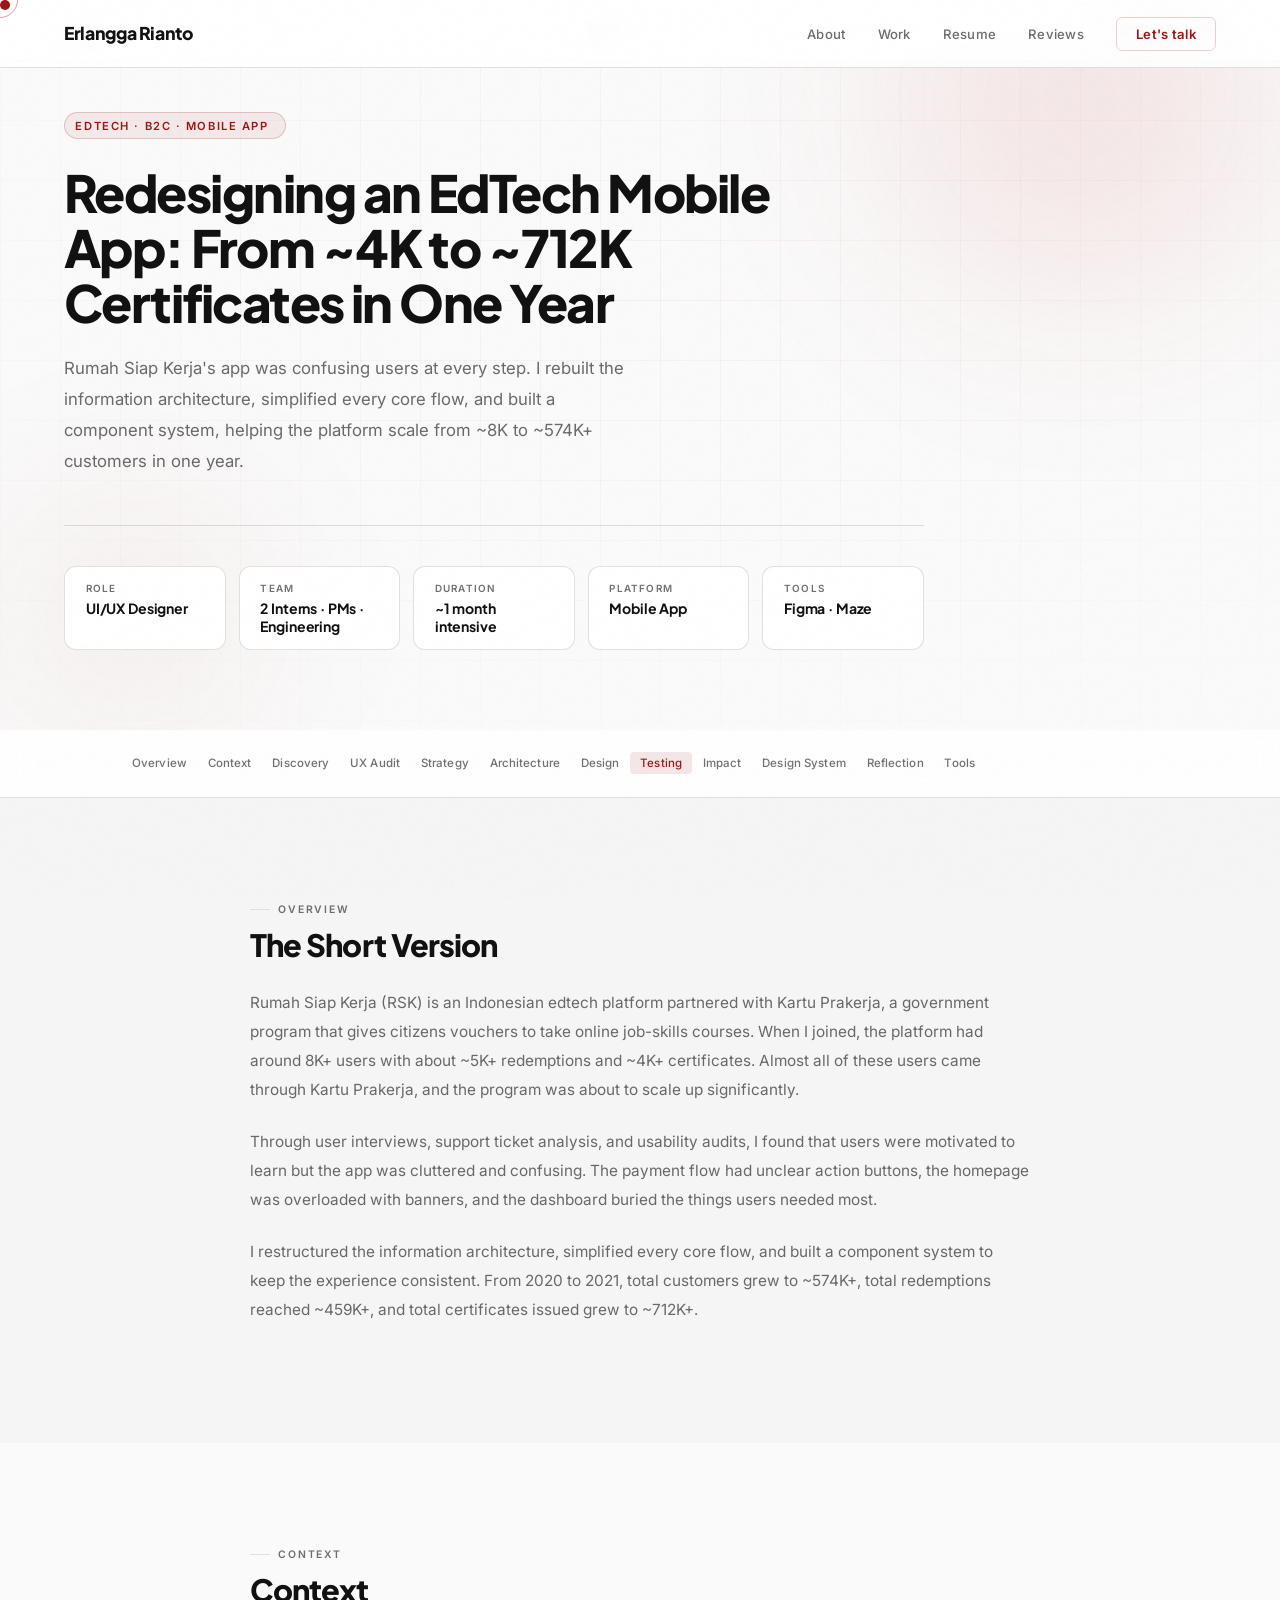
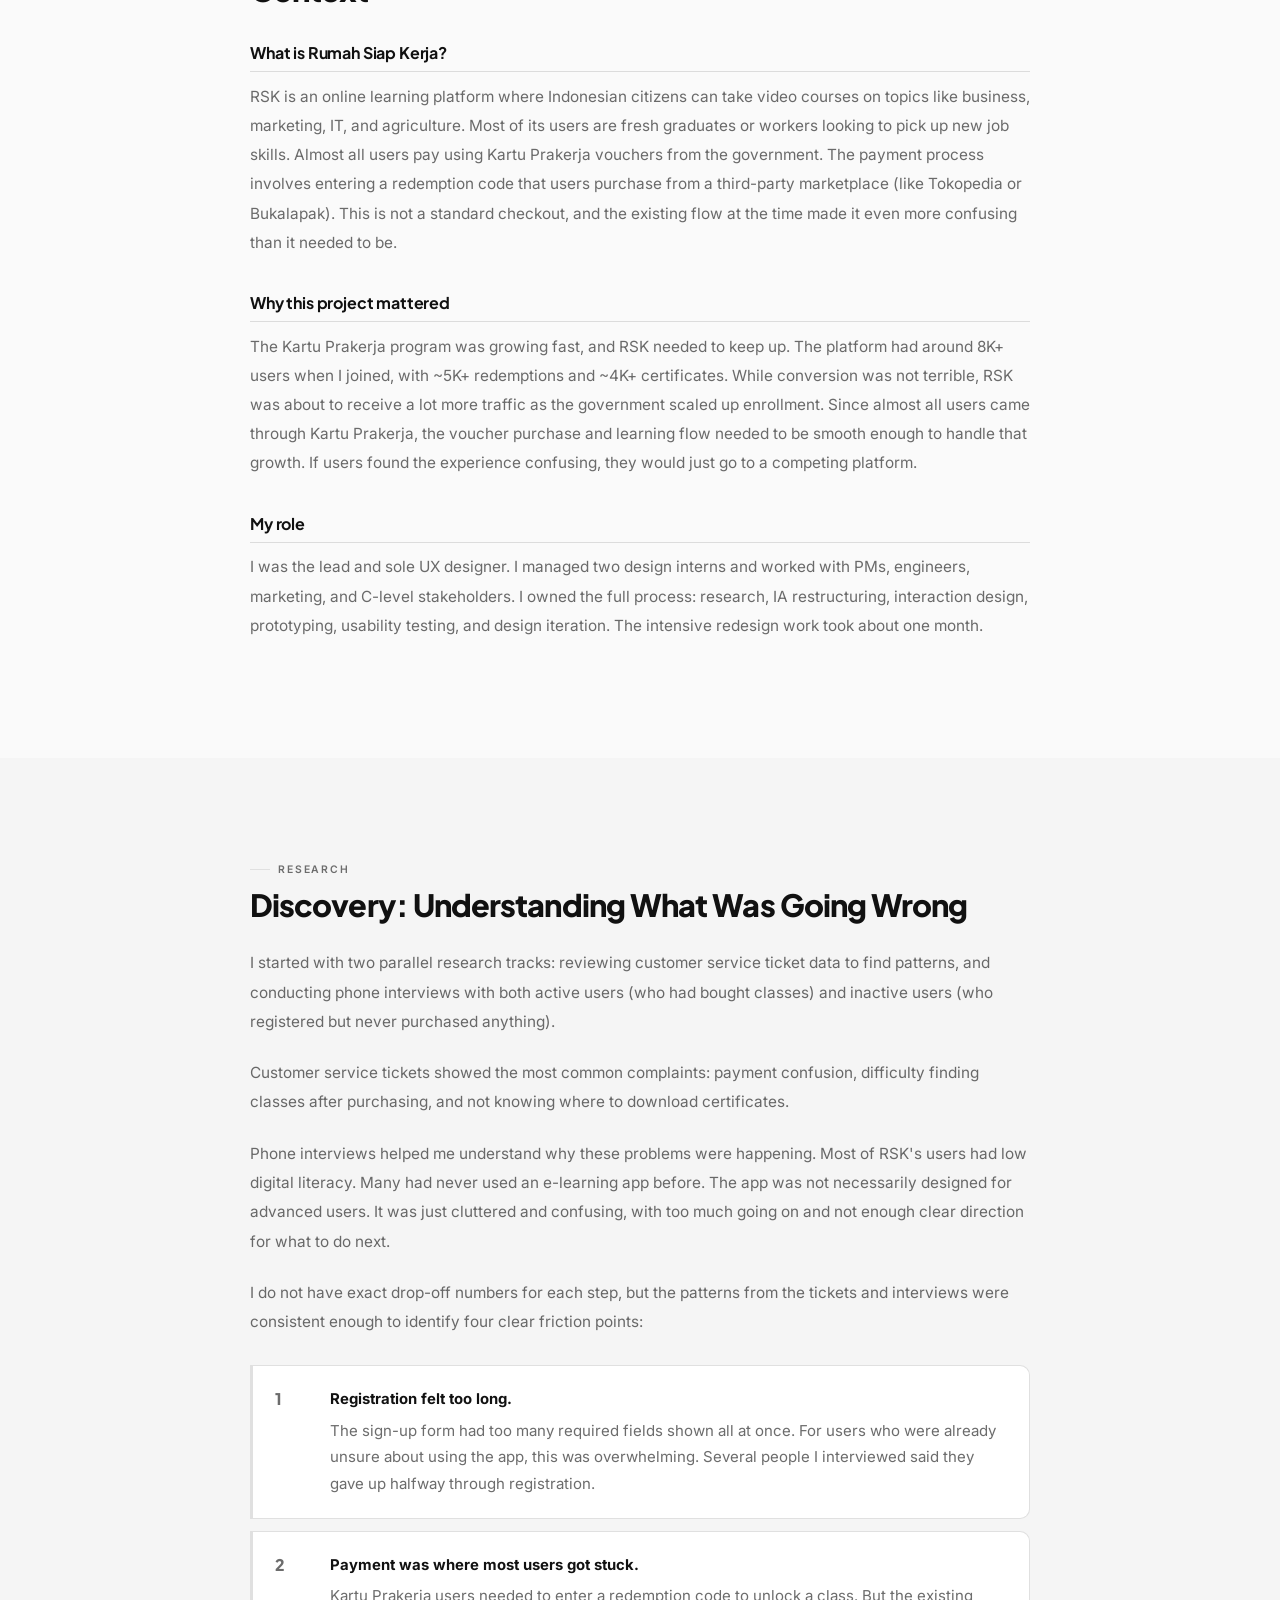
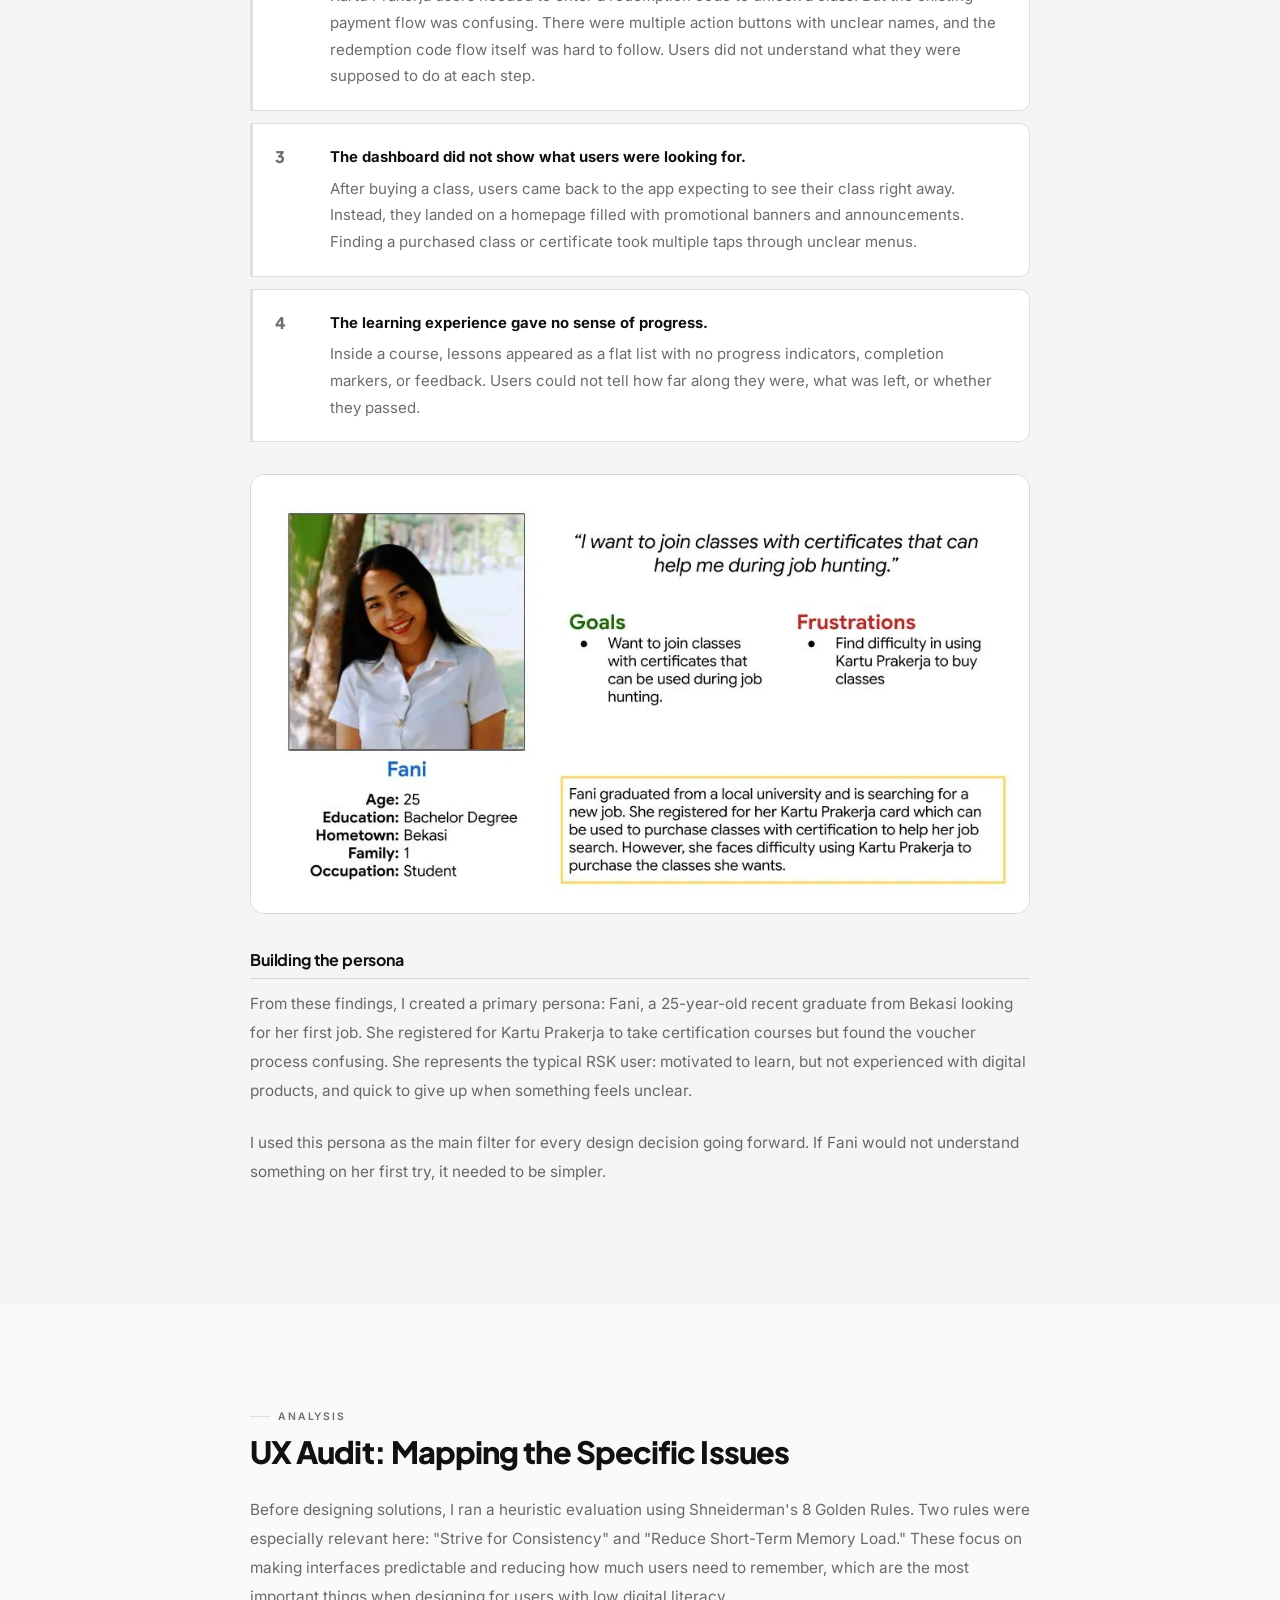
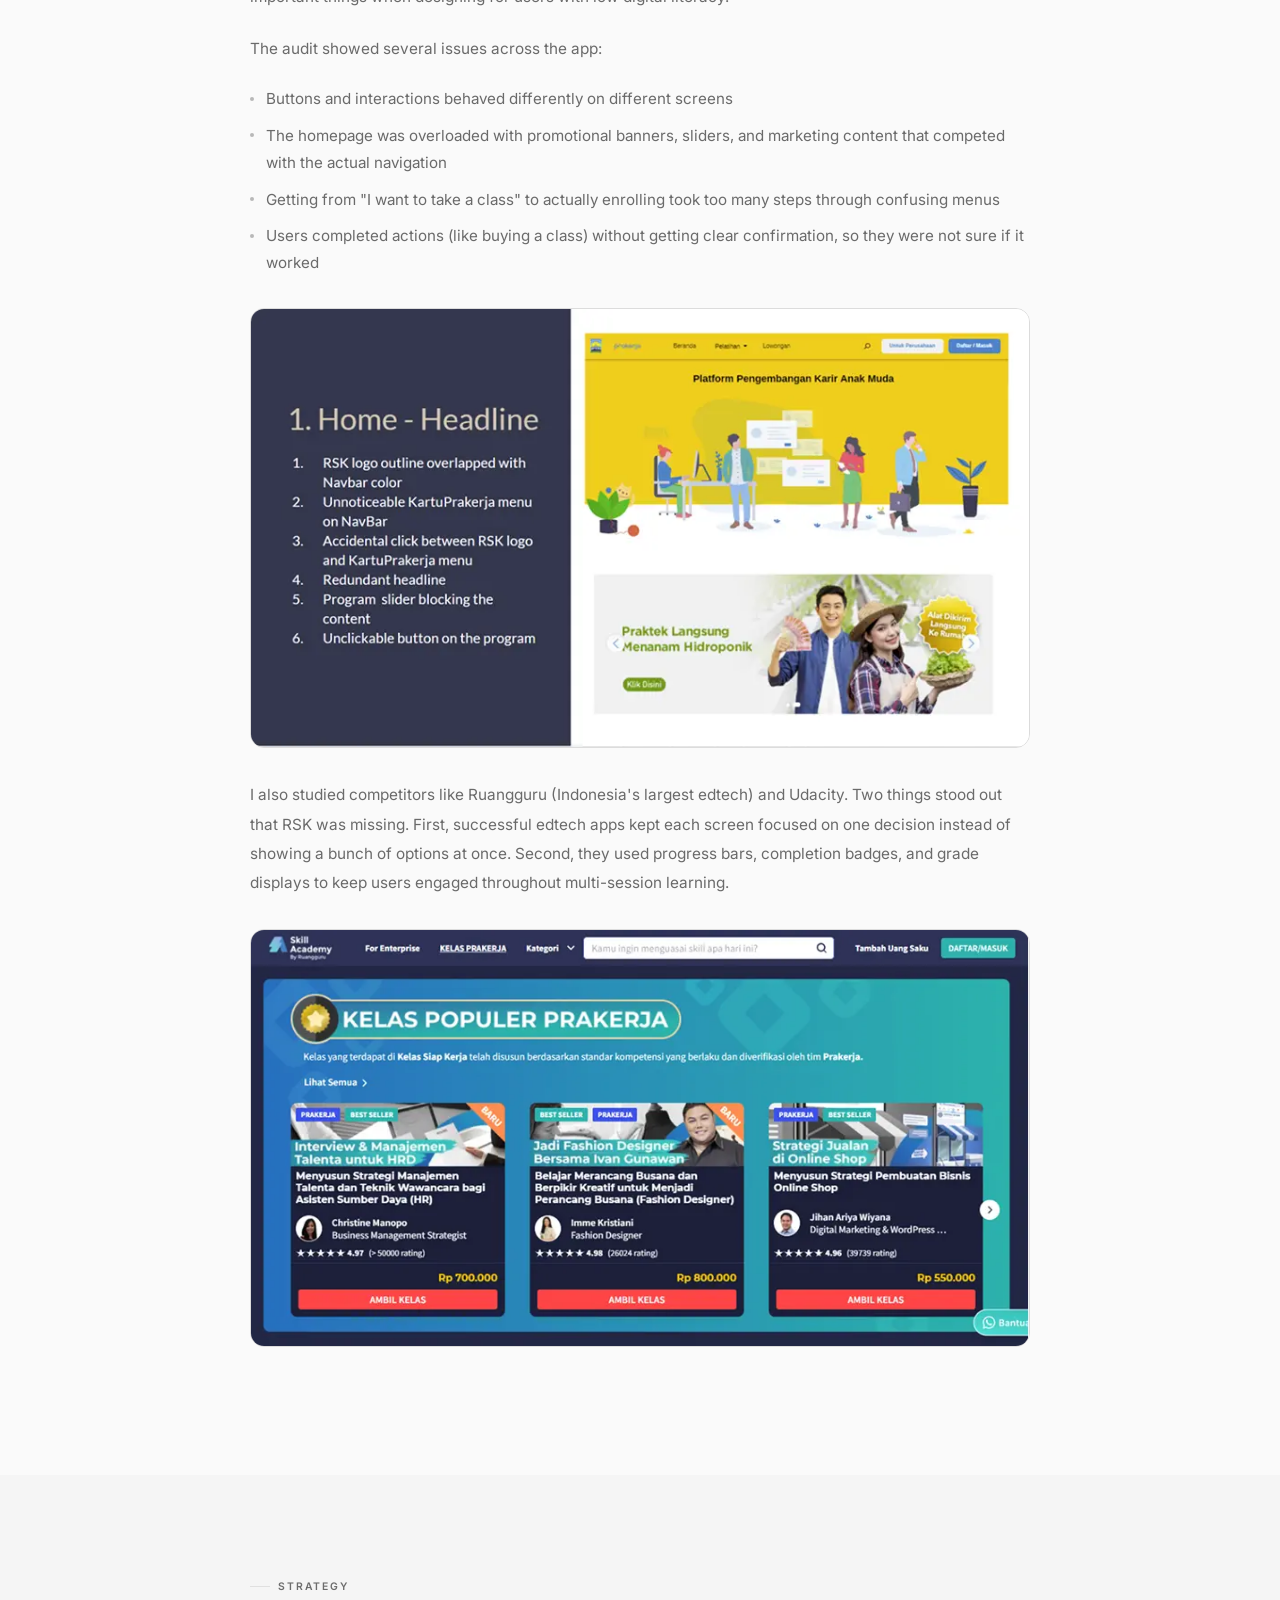
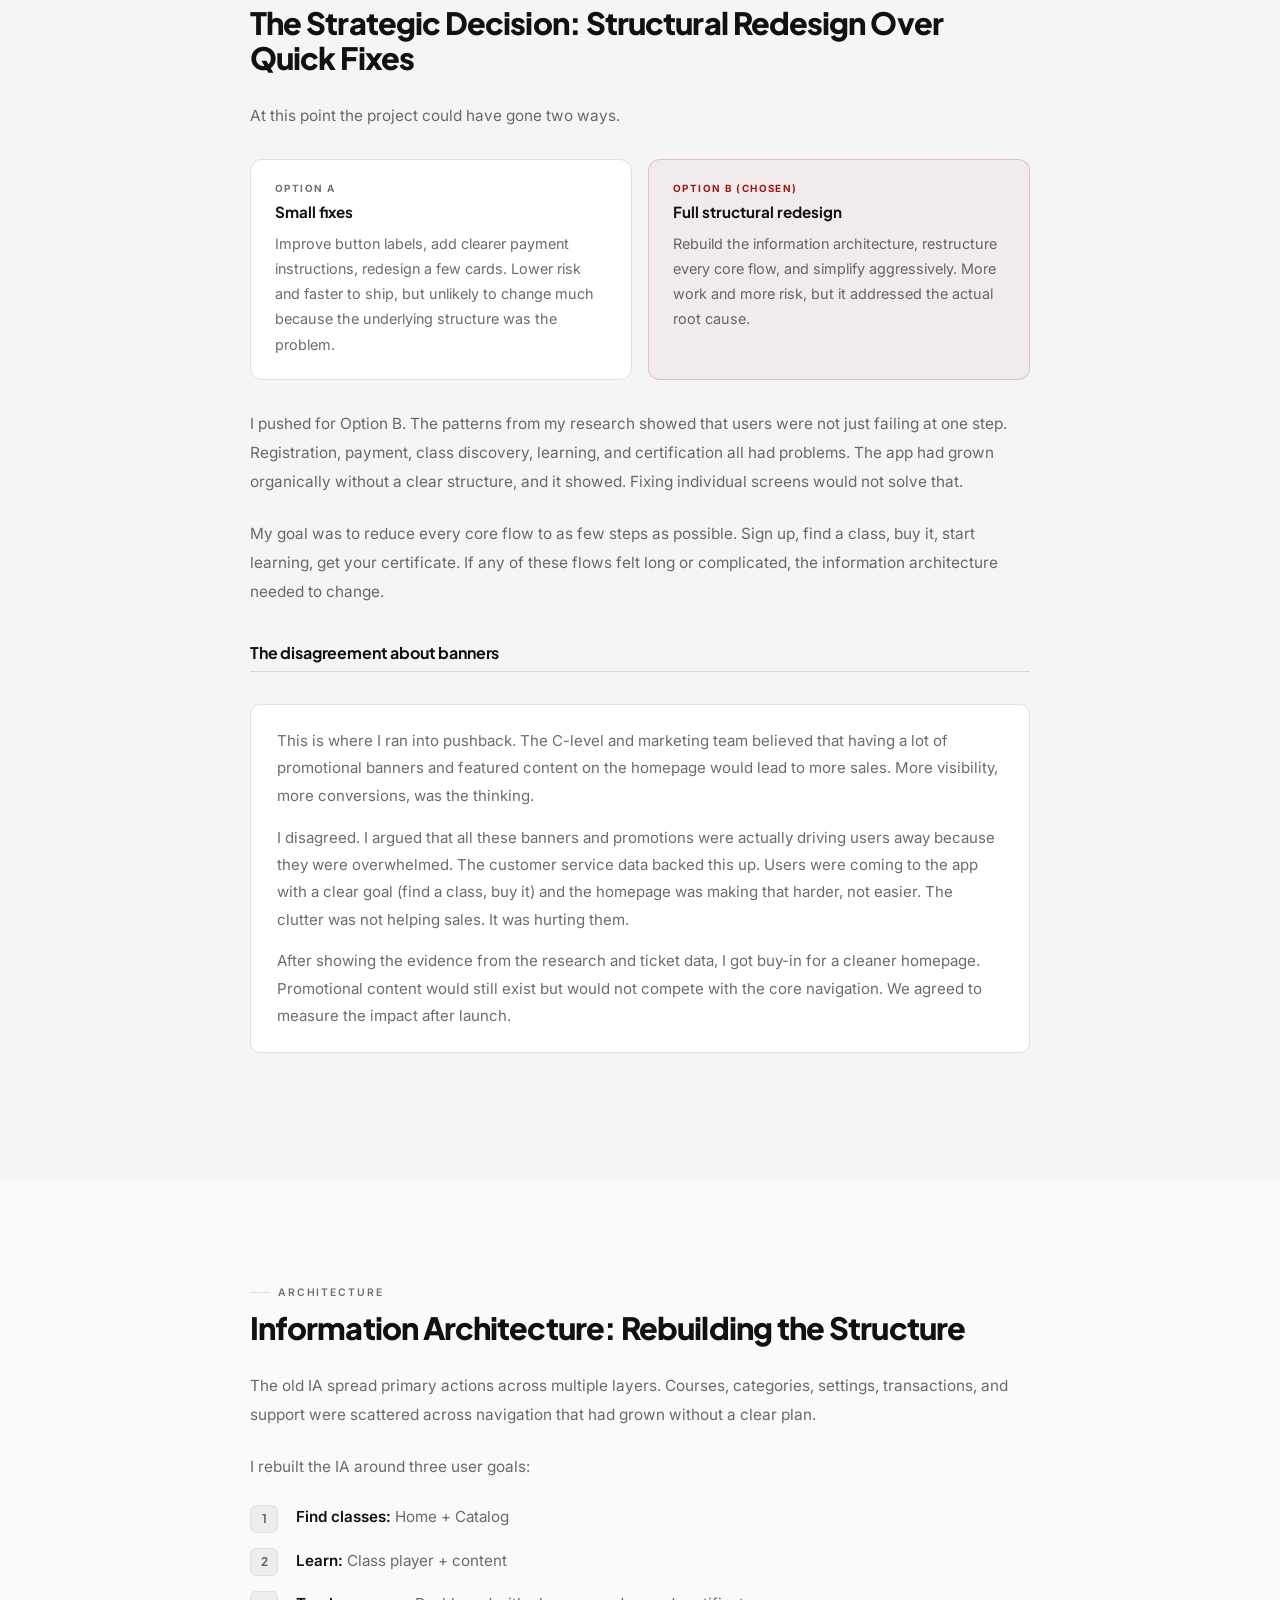
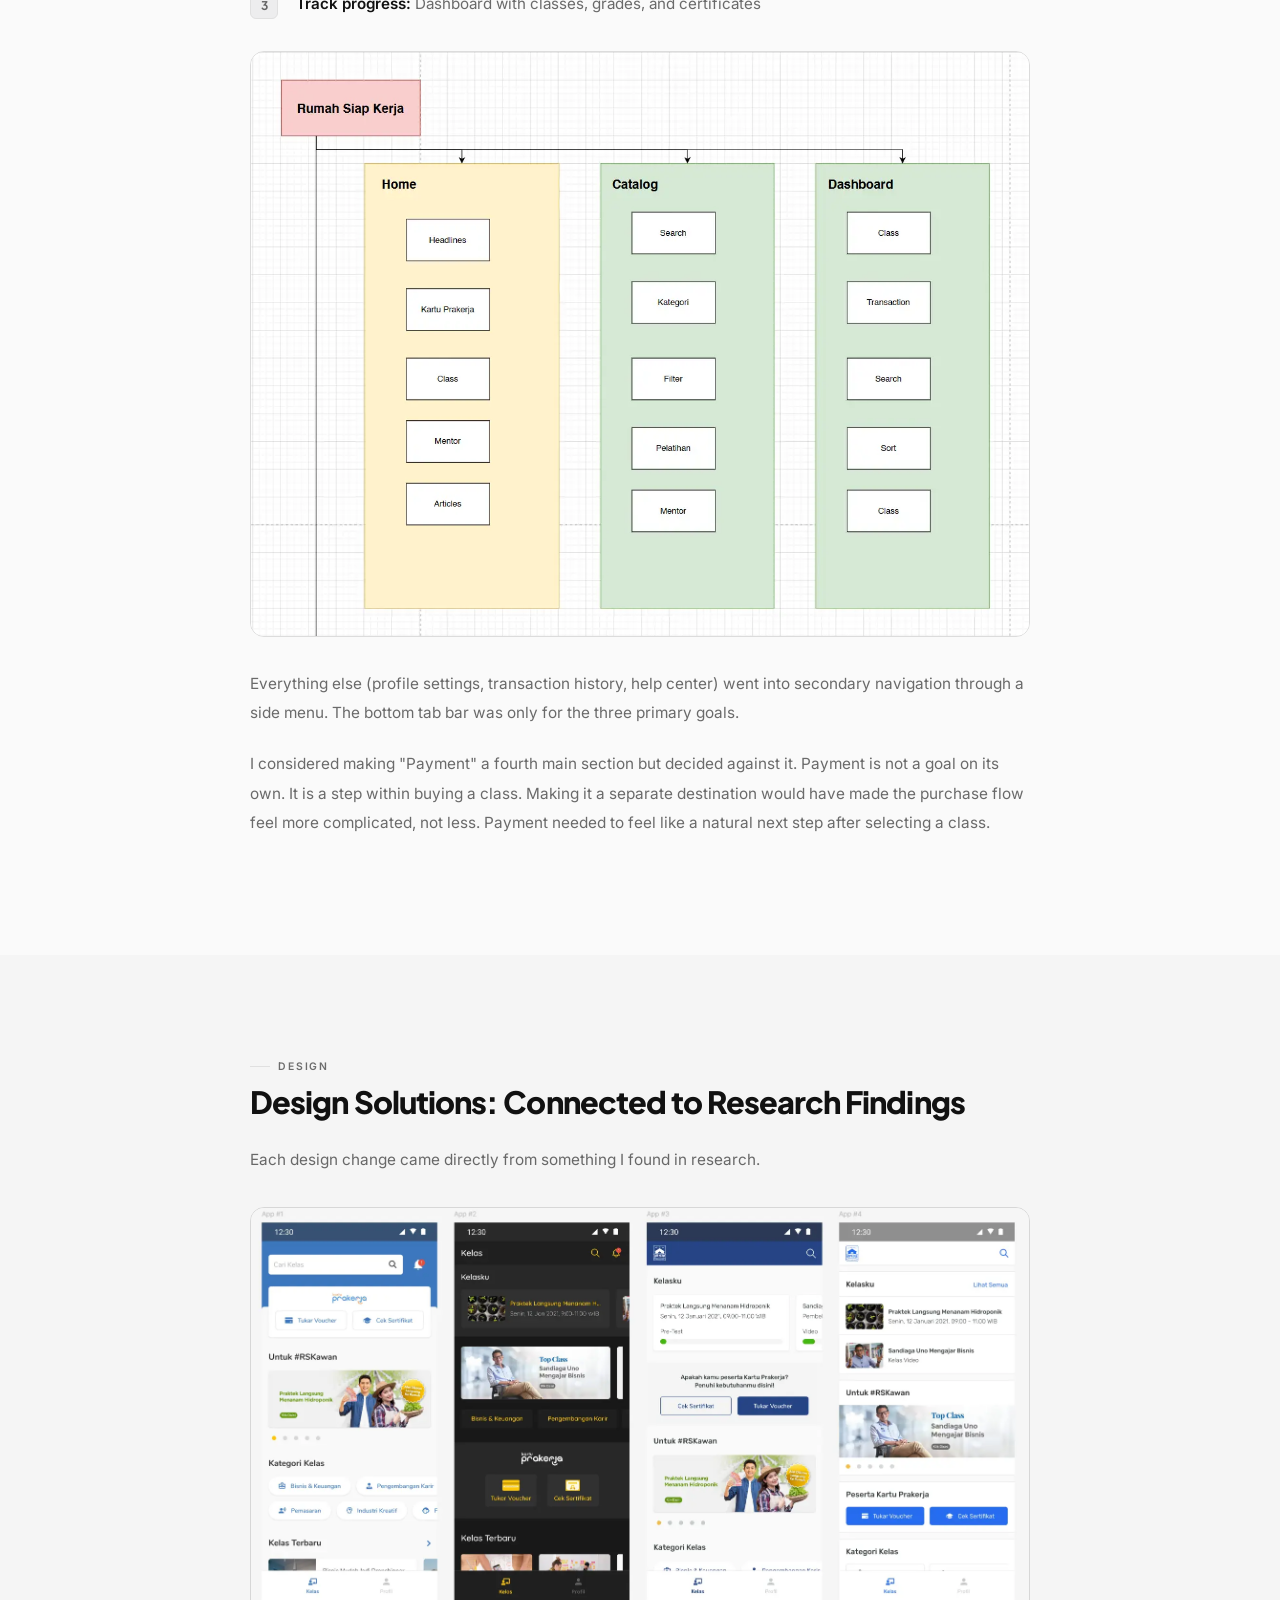
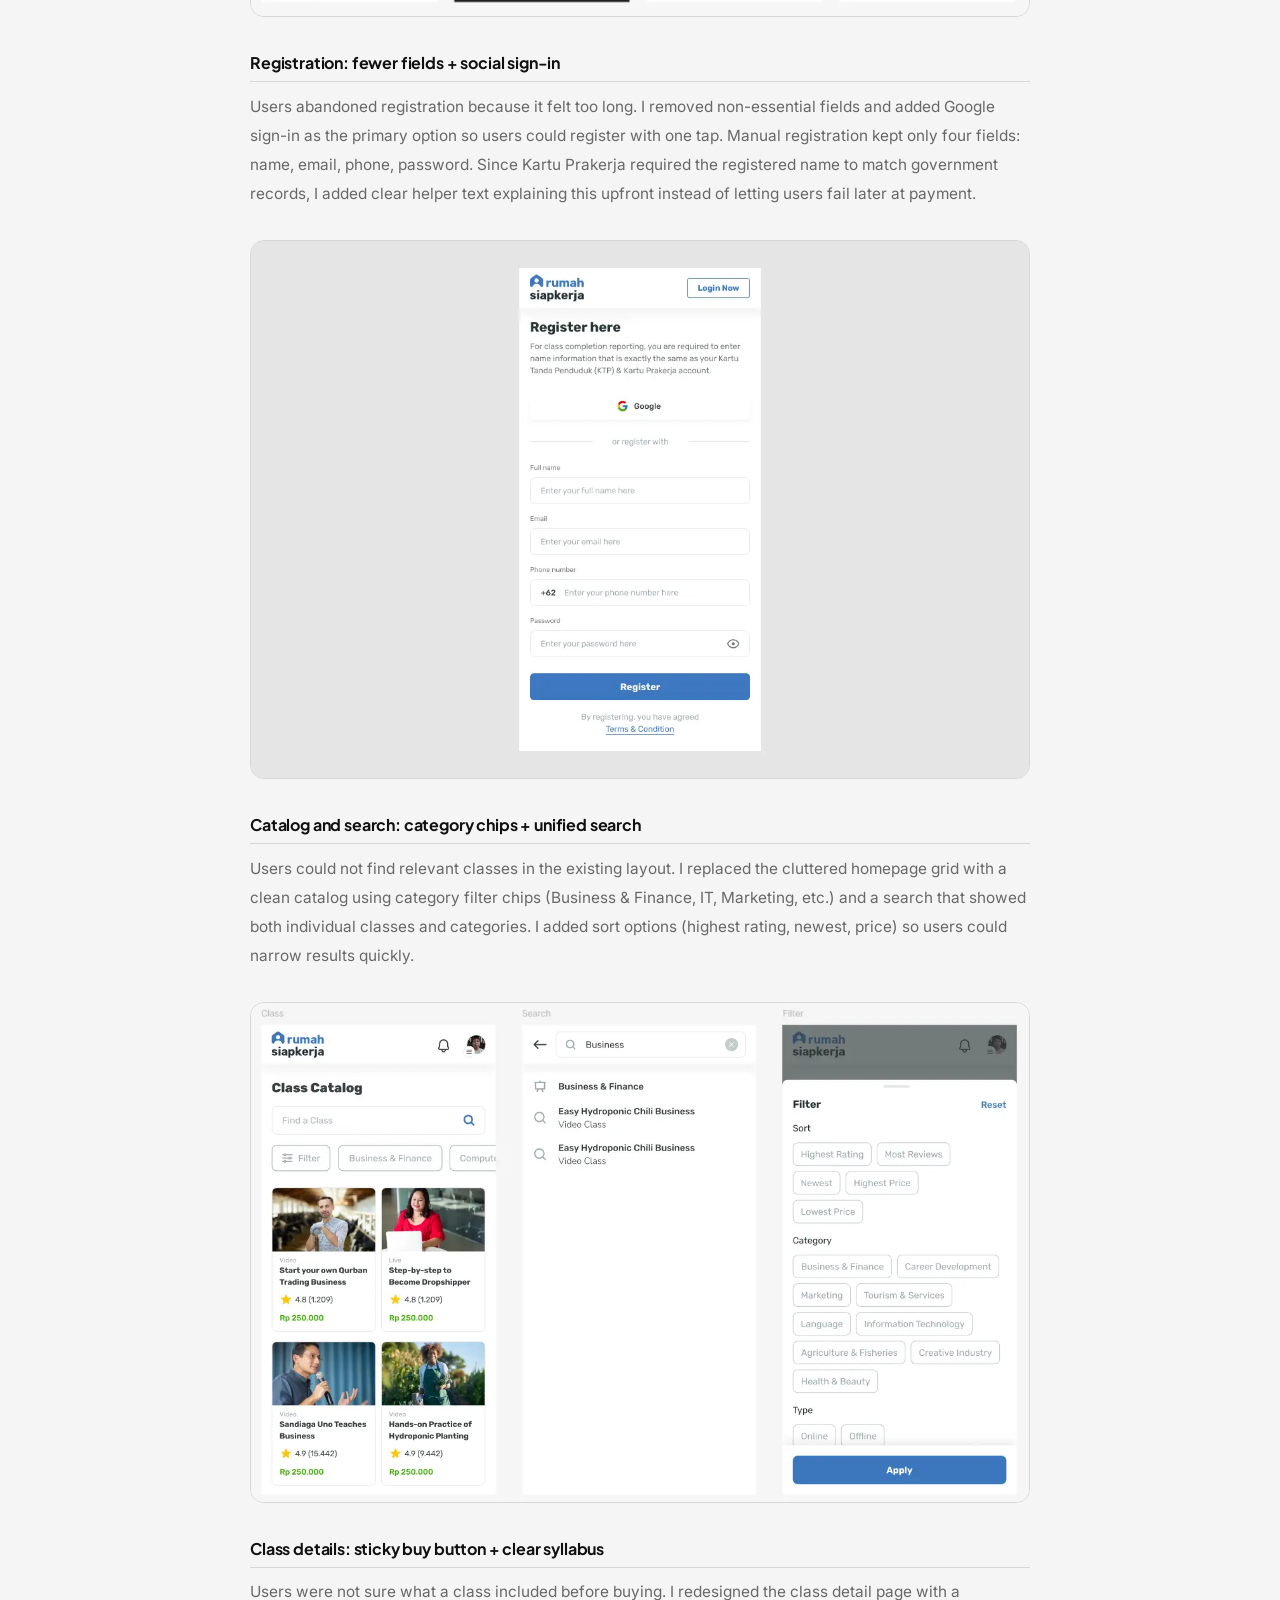
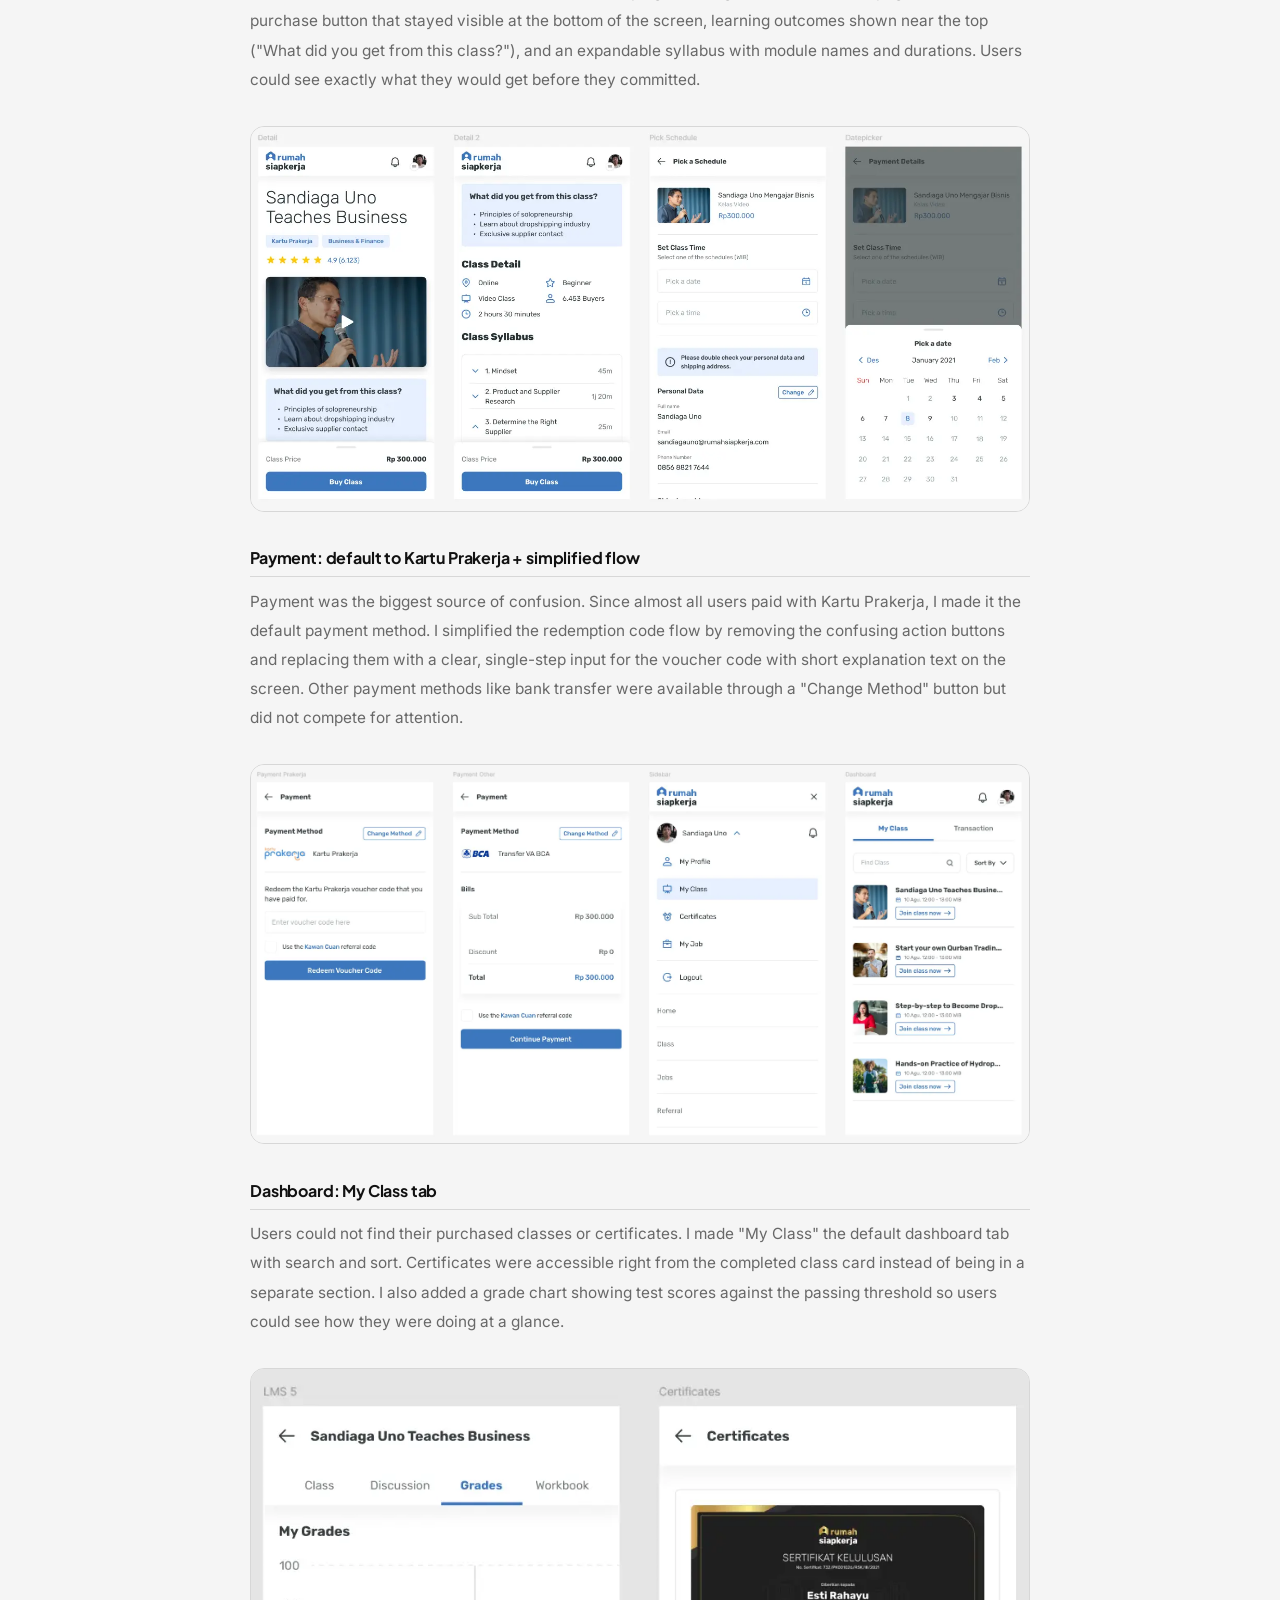
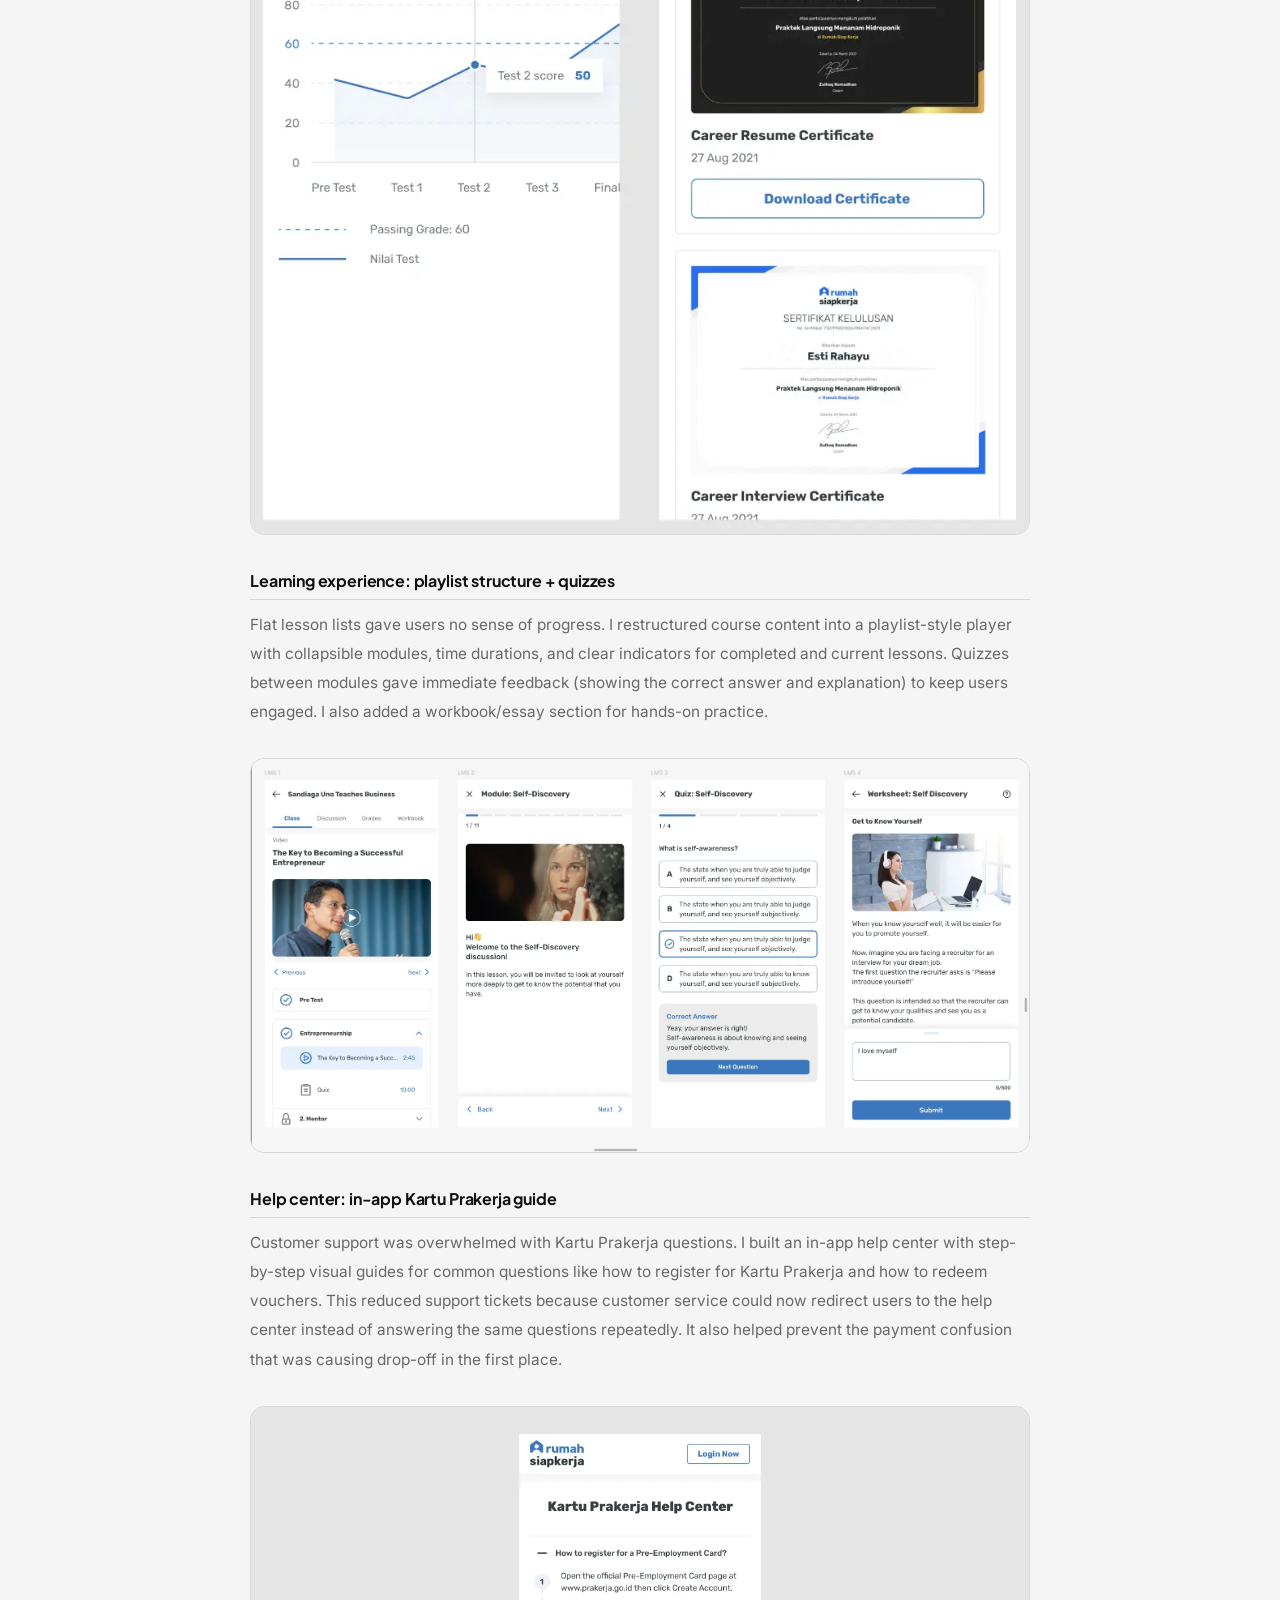
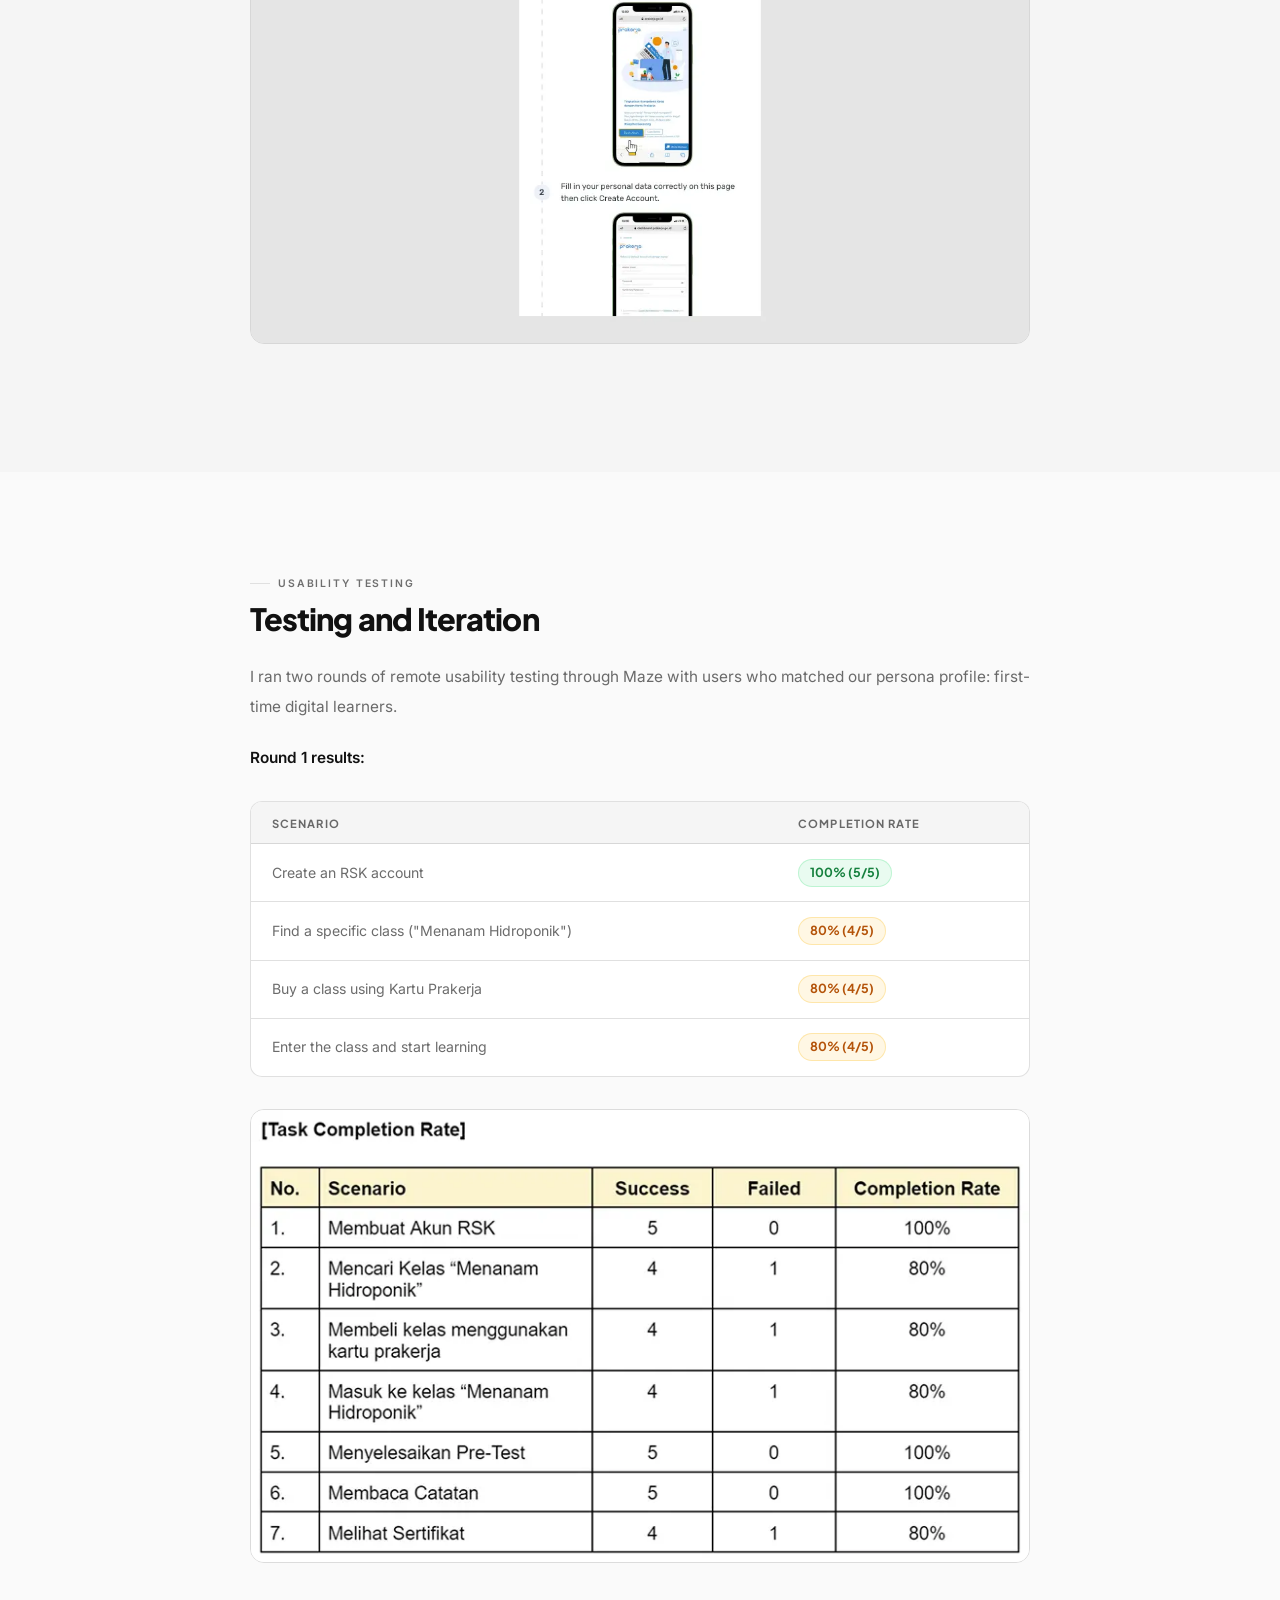
==== rsk-case-study.html @ f85fe8d4 "improve ux" ====
<!doctype html>
<html lang="en">
  <head>
    <meta charset="UTF-8" />
    <meta name="viewport" content="width=device-width, initial-scale=1.0" />
    <title>RSK Case Study - Erlangga Rianto</title>
    <meta
      name="description"
      content="Redesigning an EdTech Mobile App: From ~4K to ~712K Certificates in One Year. A UX case study by Erlangga Rianto."
    />
    <link rel="preconnect" href="https://fonts.googleapis.com" />
    <link rel="preconnect" href="https://fonts.gstatic.com" crossorigin />
    <link
      href="https://fonts.googleapis.com/css2?family=Plus+Jakarta+Sans:wght@400;600;700;800&family=Inter:wght@300;400;500&display=swap"
      rel="stylesheet"
    />
    <link rel="icon" type="image/webp" href="./assets/favicon.webp" />
    <link rel="stylesheet" href="css/style.css" />
    <link rel="stylesheet" href="css/case-study.css" />
    <style>
      /* ── Rate pills (RSK usability table) ── */
      .cs-rate-pill {
        display: inline-flex;
        align-items: center;
        gap: 0.35rem;
        padding: 0.2rem 0.7rem;
        border-radius: 100px;
        font-size: 0.78rem;
        font-weight: 700;
        font-family: "Plus Jakarta Sans", sans-serif;
      }
      .cs-rate-100 {
        background: #4ade801f;
        color: #15803d;
        border: 1px solid #4ade8047;
      }
      .cs-rate-80 {
        background: #fbbf241f;
        color: #b45309;
        border: 1px solid #fbbf244c;
      }

      /* ── Impact metrics ── */
      .cs-metrics-grid {
        display: grid;
        grid-template-columns: repeat(3, 1fr);
        gap: 1.2rem;
        margin: 2.2rem 0;
      }
      .cs-metric-card {
        background: var(--bg3);
        border: 1px solid var(--border);
        border-radius: 16px;
        padding: 1.6rem 1.4rem;
        position: relative;
        overflow: hidden;
      }
      .cs-metric-card::before {
        content: "";
        position: absolute;
        top: 0;
        left: 0;
        right: 0;
        height: 1px;
        background: var(--divider);
      }
      .cs-metric-label {
        font-size: 0.65rem;
        letter-spacing: 0.12em;
        text-transform: uppercase;
        color: var(--white-faint);
        font-weight: 600;
        margin-bottom: 1.1rem;
      }
      .cs-metric-before {
        font-family: "Plus Jakarta Sans", sans-serif;
        font-size: 0.82rem;
        font-weight: 600;
        color: var(--white-faint);
        text-decoration: line-through;
        text-decoration-color: #1111114c;
        display: block;
        margin-bottom: 0.4rem;
      }
      .cs-metric-after {
        font-family: "Plus Jakarta Sans", sans-serif;
        font-size: 2.8rem;
        font-weight: 800;
        color: var(--crimson);
        letter-spacing: -0.04em;
        line-height: 1;
        display: block;
      }
      .cs-metric-footer {
        display: flex;
        justify-content: space-between;
        align-items: center;
        margin-top: 1rem;
        padding-top: 0.9rem;
        border-top: 1px solid var(--border);
      }
      .cs-metric-year {
        font-size: 0.66rem;
        color: var(--white-faint);
        font-weight: 500;
      }
      .cs-metric-growth {
        font-size: 0.76rem;
        font-weight: 700;
        color: #15803d;
        background: #4ade801a;
        border: 1px solid #4ade8038;
        border-radius: 100px;
        padding: 0.2rem 0.65rem;
      }

      /* ── Responsive (RSK-specific) ── */
      @media (max-width: 900px) {
        .cs-metrics-grid {
          grid-template-columns: 1fr 1fr;
        }
      }
      @media (max-width: 768px) {
        .cs-metrics-grid {
          grid-template-columns: 1fr;
        }
      }
    </style>
  </head>

  <body>
    <a href="#main-content" class="skip-link">Skip to main content</a>
    <div class="cs-progress" id="csProgress" aria-hidden="true"></div>
    <div class="cursor" id="cursor" aria-hidden="true"></div>
    <div class="cursor-ring" id="cursorRing" aria-hidden="true"></div>

    <nav aria-label="Main navigation">
      <a href="/" class="nav-logo" aria-label="Erlangga Rianto, Home">
        Erlangga Rianto
      </a>
      <button
        class="nav-hamburger"
        id="navHamburger"
        aria-label="Toggle navigation menu"
        aria-expanded="false"
        aria-controls="navLinks"
      >
        <span aria-hidden="true"></span><span aria-hidden="true"></span
        ><span aria-hidden="true"></span>
      </button>
      <ul class="nav-links" id="navLinks">
        <li><a href="/#about">About</a></li>
        <li><a href="/#projects">Work</a></li>
        <li><a href="/#resume">Resume</a></li>
        <li><a href="/#testimonials">Reviews</a></li>
        <li><a href="/#contact" class="nav-cta">Let's talk</a></li>
      </ul>
    </nav>

    <main id="main-content">
      <!-- Hero (breadcrumb lives inside) -->
      <section class="cs-hero" aria-label="Case study introduction">
        <div class="cs-hero-grid" aria-hidden="true"></div>
        <div class="cs-hero-orb cs-hero-orb-1" aria-hidden="true"></div>
        <div class="cs-hero-orb cs-hero-orb-2" aria-hidden="true"></div>
        <div class="cs-hero-inner">
          <nav class="cs-breadcrumb" aria-label="Breadcrumb">
            <a href="/">Home</a>
            <span class="cs-breadcrumb-sep" aria-hidden="true">›</span>
            <a href="/#projects">Work</a>
            <span class="cs-breadcrumb-sep" aria-hidden="true">›</span>
            <span class="cs-breadcrumb-current">Rumah Siap Kerja</span>
          </nav>
          <div class="cs-hero-cat">EdTech · B2C · Mobile App</div>
          <h1>
            Redesigning an EdTech Mobile App: From ~4K to ~712K Certificates in
            One Year
          </h1>
          <p class="cs-hero-summary">
            Rumah Siap Kerja's app was confusing users at every step. I rebuilt
            the information architecture, simplified every core flow, and built
            a component system, helping the platform scale from ~8K to ~574K+
            customers in one year.
          </p>
          <div class="cs-meta-grid">
            <div class="cs-meta-item">
              <div class="cs-meta-label">Role</div>
              <div class="cs-meta-value">UI/UX Designer</div>
            </div>
            <div class="cs-meta-item">
              <div class="cs-meta-label">Team</div>
              <div class="cs-meta-value">2 Interns · PMs · Engineering</div>
            </div>
            <div class="cs-meta-item">
              <div class="cs-meta-label">Duration</div>
              <div class="cs-meta-value">~1 month intensive</div>
            </div>
            <div class="cs-meta-item">
              <div class="cs-meta-label">Platform</div>
              <div class="cs-meta-value">Mobile App</div>
            </div>
            <div class="cs-meta-item">
              <div class="cs-meta-label">Tools</div>
              <div class="cs-meta-value">Figma · Maze</div>
            </div>
          </div>
        </div>
      </section>

      <!-- Section nav -->
      <nav class="cs-section-nav" aria-label="Case study sections">
        <div class="cs-section-nav-inner">
          <a href="#s-overview">Overview</a>
          <a href="#s-context">Context</a>
          <a href="#s-discovery">Discovery</a>
          <a href="#s-audit">UX Audit</a>
          <a href="#s-strategy">Strategy</a>
          <a href="#s-ia">Architecture</a>
          <a href="#s-design">Design</a>
          <a href="#s-testing">Testing</a>
          <a href="#s-impact">Impact</a>
          <a href="#s-system">Design System</a>
          <a href="#s-reflection">Reflection</a>
          <a href="#s-tools">Tools</a>
        </div>
      </nav>

      <!-- 01 The Short Version -->
      <section id="s-overview" class="cs-section cs-section--tint">
        <div class="cs-inner">
          <p class="cs-section-label">Overview</p>
          <h2 class="cs-h2">The Short Version</h2>
          <p class="cs-p">
            Rumah Siap Kerja (RSK) is an Indonesian edtech platform partnered
            with Kartu Prakerja, a government program that gives citizens
            vouchers to take online job-skills courses. When I joined, the
            platform had around 8K+ users with about ~5K+ redemptions and ~4K+
            certificates. Almost all of these users came through Kartu Prakerja,
            and the program was about to scale up significantly.
          </p>
          <p class="cs-p">
            Through user interviews, support ticket analysis, and usability
            audits, I found that users were motivated to learn but the app was
            cluttered and confusing. The payment flow had unclear action
            buttons, the homepage was overloaded with banners, and the dashboard
            buried the things users needed most.
          </p>
          <p class="cs-p">
            I restructured the information architecture, simplified every core
            flow, and built a component system to keep the experience
            consistent. From 2020 to 2021, total customers grew to ~574K+, total
            redemptions reached ~459K+, and total certificates issued grew to
            ~712K+.
          </p>
        </div>
      </section>

      <!-- 02 Context -->
      <section id="s-context" class="cs-section cs-section--light">
        <div class="cs-inner">
          <p class="cs-section-label">Context</p>
          <h2 class="cs-h2">Context</h2>

          <h3 class="cs-h3">What is Rumah Siap Kerja?</h3>
          <p class="cs-p">
            RSK is an online learning platform where Indonesian citizens can
            take video courses on topics like business, marketing, IT, and
            agriculture. Most of its users are fresh graduates or workers
            looking to pick up new job skills. Almost all users pay using Kartu
            Prakerja vouchers from the government. The payment process involves
            entering a redemption code that users purchase from a third-party
            marketplace (like Tokopedia or Bukalapak). This is not a standard
            checkout, and the existing flow at the time made it even more
            confusing than it needed to be.
          </p>

          <h3 class="cs-h3">Why this project mattered</h3>
          <p class="cs-p">
            The Kartu Prakerja program was growing fast, and RSK needed to keep
            up. The platform had around 8K+ users when I joined, with ~5K+
            redemptions and ~4K+ certificates. While conversion was not
            terrible, RSK was about to receive a lot more traffic as the
            government scaled up enrollment. Since almost all users came through
            Kartu Prakerja, the voucher purchase and learning flow needed to be
            smooth enough to handle that growth. If users found the experience
            confusing, they would just go to a competing platform.
          </p>

          <h3 class="cs-h3">My role</h3>
          <p class="cs-p">
            I was the lead and sole UX designer. I managed two design interns
            and worked with PMs, engineers, marketing, and C-level stakeholders.
            I owned the full process: research, IA restructuring, interaction
            design, prototyping, usability testing, and design iteration. The
            intensive redesign work took about one month.
          </p>
        </div>
      </section>

      <!-- 03 Discovery -->
      <section id="s-discovery" class="cs-section cs-section--tint">
        <div class="cs-inner">
          <p class="cs-section-label">Research</p>
          <h2 class="cs-h2">Discovery: Understanding What Was Going Wrong</h2>
          <p class="cs-p">
            I started with two parallel research tracks: reviewing customer
            service ticket data to find patterns, and conducting phone
            interviews with both active users (who had bought classes) and
            inactive users (who registered but never purchased anything).
          </p>
          <p class="cs-p">
            Customer service tickets showed the most common complaints: payment
            confusion, difficulty finding classes after purchasing, and not
            knowing where to download certificates.
          </p>
          <p class="cs-p">
            Phone interviews helped me understand why these problems were
            happening. Most of RSK's users had low digital literacy. Many had
            never used an e-learning app before. The app was not necessarily
            designed for advanced users. It was just cluttered and confusing,
            with too much going on and not enough clear direction for what to do
            next.
          </p>
          <p class="cs-p">
            I do not have exact drop-off numbers for each step, but the patterns
            from the tickets and interviews were consistent enough to identify
            four clear friction points:
          </p>

          <div class="cs-findings">
            <div class="cs-finding-card">
              <span class="cs-finding-num">1</span>
              <div class="cs-finding-body">
                <strong>Registration felt too long.</strong>The sign-up form had
                too many required fields shown all at once. For users who were
                already unsure about using the app, this was overwhelming.
                Several people I interviewed said they gave up halfway through
                registration.
              </div>
            </div>
            <div class="cs-finding-card">
              <span class="cs-finding-num">2</span>
              <div class="cs-finding-body">
                <strong>Payment was where most users got stuck.</strong>Kartu
                Prakerja users needed to enter a redemption code to unlock a
                class. But the existing payment flow was confusing. There were
                multiple action buttons with unclear names, and the redemption
                code flow itself was hard to follow. Users did not understand
                what they were supposed to do at each step.
              </div>
            </div>
            <div class="cs-finding-card">
              <span class="cs-finding-num">3</span>
              <div class="cs-finding-body">
                <strong
                  >The dashboard did not show what users were looking
                  for.</strong
                >After buying a class, users came back to the app expecting to
                see their class right away. Instead, they landed on a homepage
                filled with promotional banners and announcements. Finding a
                purchased class or certificate took multiple taps through
                unclear menus.
              </div>
            </div>
            <div class="cs-finding-card">
              <span class="cs-finding-num">4</span>
              <div class="cs-finding-body">
                <strong
                  >The learning experience gave no sense of progress.</strong
                >Inside a course, lessons appeared as a flat list with no
                progress indicators, completion markers, or feedback. Users
                could not tell how far along they were, what was left, or
                whether they passed.
              </div>
            </div>
          </div>

          <figure
            class="cs-figure"
            role="img"
            aria-label="User persona : Fani, showing her goals, frustrations, and background"
          >
            <img
              src="assets/images/projects/rsk-persona.webp"
              alt="User persona : Fani, showing her goals, frustrations, and background"
              loading="lazy"
            />
          </figure>

          <h3 class="cs-h3">Building the persona</h3>
          <p class="cs-p">
            From these findings, I created a primary persona: Fani, a
            25-year-old recent graduate from Bekasi looking for her first job.
            She registered for Kartu Prakerja to take certification courses but
            found the voucher process confusing. She represents the typical RSK
            user: motivated to learn, but not experienced with digital products,
            and quick to give up when something feels unclear.
          </p>
          <p class="cs-p">
            I used this persona as the main filter for every design decision
            going forward. If Fani would not understand something on her first
            try, it needed to be simpler.
          </p>
        </div>
      </section>

      <!-- 04 UX Audit -->
      <section id="s-audit" class="cs-section cs-section--light">
        <div class="cs-inner">
          <p class="cs-section-label">Analysis</p>
          <h2 class="cs-h2">UX Audit: Mapping the Specific Issues</h2>
          <p class="cs-p">
            Before designing solutions, I ran a heuristic evaluation using
            Shneiderman's 8 Golden Rules. Two rules were especially relevant
            here: "Strive for Consistency" and "Reduce Short-Term Memory Load."
            These focus on making interfaces predictable and reducing how much
            users need to remember, which are the most important things when
            designing for users with low digital literacy.
          </p>
          <p class="cs-p">The audit showed several issues across the app:</p>
          <ul class="cs-ul">
            <li>
              Buttons and interactions behaved differently on different screens
            </li>
            <li>
              The homepage was overloaded with promotional banners, sliders, and
              marketing content that competed with the actual navigation
            </li>
            <li>
              Getting from "I want to take a class" to actually enrolling took
              too many steps through confusing menus
            </li>
            <li>
              Users completed actions (like buying a class) without getting
              clear confirmation, so they were not sure if it worked
            </li>
          </ul>

          <figure
            class="cs-figure"
            role="img"
            aria-label="Heuristic evaluation with annotated screenshots of the old app"
          >
            <img
              src="assets/images/projects/rsk-ux-audit.webp"
              alt="Heuristic evaluation with annotated screenshots of the old app"
              loading="lazy"
            />
          </figure>

          <p class="cs-p">
            I also studied competitors like Ruangguru (Indonesia's largest
            edtech) and Udacity. Two things stood out that RSK was missing.
            First, successful edtech apps kept each screen focused on one
            decision instead of showing a bunch of options at once. Second, they
            used progress bars, completion badges, and grade displays to keep
            users engaged throughout multi-session learning.
          </p>

          <figure
            class="cs-figure"
            role="img"
            aria-label="Competitive analysis : RSK vs Ruangguru vs Udacity"
          >
            <img
              src="assets/images/projects/rsk-competitive.webp"
              alt="Competitive analysis : RSK vs Ruangguru vs Udacity"
              loading="lazy"
            />
          </figure>
        </div>
      </section>

      <!-- 05 Strategy -->
      <section id="s-strategy" class="cs-section cs-section--tint">
        <div class="cs-inner">
          <p class="cs-section-label">Strategy</p>
          <h2 class="cs-h2">
            The Strategic Decision: Structural Redesign Over Quick Fixes
          </h2>
          <p class="cs-p">
            At this point the project could have gone two ways.
          </p>
          <div class="cs-option-grid">
            <div class="cs-option-card cs-option-card--a">
              <div class="cs-option-tag">Option A</div>
              <div class="cs-option-title">Small fixes</div>
              <div class="cs-option-body">
                Improve button labels, add clearer payment instructions,
                redesign a few cards. Lower risk and faster to ship, but
                unlikely to change much because the underlying structure was the
                problem.
              </div>
            </div>
            <div class="cs-option-card cs-option-card--b">
              <div class="cs-option-tag">Option B (chosen)</div>
              <div class="cs-option-title">Full structural redesign</div>
              <div class="cs-option-body">
                Rebuild the information architecture, restructure every core
                flow, and simplify aggressively. More work and more risk, but it
                addressed the actual root cause.
              </div>
            </div>
          </div>
          <p class="cs-p">
            I pushed for Option B. The patterns from my research showed that
            users were not just failing at one step. Registration, payment,
            class discovery, learning, and certification all had problems. The
            app had grown organically without a clear structure, and it showed.
            Fixing individual screens would not solve that.
          </p>
          <p class="cs-p">
            My goal was to reduce every core flow to as few steps as possible.
            Sign up, find a class, buy it, start learning, get your certificate.
            If any of these flows felt long or complicated, the information
            architecture needed to change.
          </p>

          <h3 class="cs-h3">The disagreement about banners</h3>
          <div class="cs-callout">
            <p>
              This is where I ran into pushback. The C-level and marketing team
              believed that having a lot of promotional banners and featured
              content on the homepage would lead to more sales. More visibility,
              more conversions, was the thinking.
            </p>
            <p>
              I disagreed. I argued that all these banners and promotions were
              actually driving users away because they were overwhelmed. The
              customer service data backed this up. Users were coming to the app
              with a clear goal (find a class, buy it) and the homepage was
              making that harder, not easier. The clutter was not helping sales.
              It was hurting them.
            </p>
            <p>
              After showing the evidence from the research and ticket data, I
              got buy-in for a cleaner homepage. Promotional content would still
              exist but would not compete with the core navigation. We agreed to
              measure the impact after launch.
            </p>
          </div>
        </div>
      </section>

      <!-- 06 Information Architecture -->
      <section id="s-ia" class="cs-section cs-section--light">
        <div class="cs-inner">
          <p class="cs-section-label">Architecture</p>
          <h2 class="cs-h2">
            Information Architecture: Rebuilding the Structure
          </h2>
          <p class="cs-p">
            The old IA spread primary actions across multiple layers. Courses,
            categories, settings, transactions, and support were scattered
            across navigation that had grown without a clear plan.
          </p>
          <p class="cs-p">I rebuilt the IA around three user goals:</p>
          <ol class="cs-ol">
            <li>
              <div><strong>Find classes:</strong> Home + Catalog</div>
            </li>
            <li>
              <div><strong>Learn:</strong> Class player + content</div>
            </li>
            <li>
              <div>
                <strong>Track progress:</strong> Dashboard with classes, grades,
                and certificates
              </div>
            </li>
          </ol>

          <figure
            class="cs-figure"
            role="img"
            aria-label="Information architecture diagram, old vs new structure"
          >
            <img
              src="assets/images/projects/rsk-ia.webp"
              alt="Information architecture diagram, old vs new structure"
              loading="lazy"
            />
          </figure>

          <p class="cs-p">
            Everything else (profile settings, transaction history, help center)
            went into secondary navigation through a side menu. The bottom tab
            bar was only for the three primary goals.
          </p>
          <p class="cs-p">
            I considered making "Payment" a fourth main section but decided
            against it. Payment is not a goal on its own. It is a step within
            buying a class. Making it a separate destination would have made the
            purchase flow feel more complicated, not less. Payment needed to
            feel like a natural next step after selecting a class.
          </p>
        </div>
      </section>

      <!-- 07 Design Solutions -->
      <section id="s-design" class="cs-section cs-section--tint">
        <div class="cs-inner">
          <p class="cs-section-label">Design</p>
          <h2 class="cs-h2">
            Design Solutions: Connected to Research Findings
          </h2>
          <p class="cs-p">
            Each design change came directly from something I found in research.
          </p>

          <figure
            class="cs-figure"
            role="img"
            aria-label="Lo-fi wireframes for core flows"
          >
            <img
              src="assets/images/projects/rsk-lofi.webp"
              alt="Lo-fi wireframes for core flows"
              loading="lazy"
            />
          </figure>

          <h3 class="cs-h3">Registration: fewer fields + social sign-in</h3>
          <p class="cs-p">
            Users abandoned registration because it felt too long. I removed
            non-essential fields and added Google sign-in as the primary option
            so users could register with one tap. Manual registration kept only
            four fields: name, email, phone, password. Since Kartu Prakerja
            required the registered name to match government records, I added
            clear helper text explaining this upfront instead of letting users
            fail later at payment.
          </p>
          <figure
            class="cs-figure"
            role="img"
            aria-label="Registration screen redesign, before and after"
          >
            <img
              src="assets/images/projects/rsk-registration.webp"
              alt="Registration screen redesign, before and after"
              loading="lazy"
            />
          </figure>

          <h3 class="cs-h3">
            Catalog and search: category chips + unified search
          </h3>
          <p class="cs-p">
            Users could not find relevant classes in the existing layout. I
            replaced the cluttered homepage grid with a clean catalog using
            category filter chips (Business & Finance, IT, Marketing, etc.) and
            a search that showed both individual classes and categories. I added
            sort options (highest rating, newest, price) so users could narrow
            results quickly.
          </p>
          <figure
            class="cs-figure"
            role="img"
            aria-label="Catalog, search, and filter screens : category chips and unified search"
          >
            <img
              src="assets/images/projects/rsk-catalog.webp"
              alt="Catalog, search, and filter screens : category chips and unified search"
              loading="lazy"
            />
          </figure>

          <h3 class="cs-h3">
            Class details: sticky buy button + clear syllabus
          </h3>
          <p class="cs-p">
            Users were not sure what a class included before buying. I
            redesigned the class detail page with a purchase button that stayed
            visible at the bottom of the screen, learning outcomes shown near
            the top ("What did you get from this class?"), and an expandable
            syllabus with module names and durations. Users could see exactly
            what they would get before they committed.
          </p>
          <figure
            class="cs-figure"
            role="img"
            aria-label="Class details and syllabus screens : sticky CTA and expandable syllabus"
          >
            <img
              src="assets/images/projects/rsk-class-details.webp"
              alt="Class details and syllabus screens : sticky CTA and expandable syllabus"
              loading="lazy"
            />
          </figure>

          <h3 class="cs-h3">
            Payment: default to Kartu Prakerja + simplified flow
          </h3>
          <p class="cs-p">
            Payment was the biggest source of confusion. Since almost all users
            paid with Kartu Prakerja, I made it the default payment method. I
            simplified the redemption code flow by removing the confusing action
            buttons and replacing them with a clear, single-step input for the
            voucher code with short explanation text on the screen. Other
            payment methods like bank transfer were available through a "Change
            Method" button but did not compete for attention.
          </p>
          <figure
            class="cs-figure"
            role="img"
            aria-label="Payment flow screens : Kartu Prakerja default and alternative method"
          >
            <img
              src="assets/images/projects/rsk-payment.webp"
              alt="Payment flow screens : Kartu Prakerja default and alternative method"
              loading="lazy"
            />
          </figure>

          <h3 class="cs-h3">Dashboard: My Class tab</h3>
          <p class="cs-p">
            Users could not find their purchased classes or certificates. I made
            "My Class" the default dashboard tab with search and sort.
            Certificates were accessible right from the completed class card
            instead of being in a separate section. I also added a grade chart
            showing test scores against the passing threshold so users could see
            how they were doing at a glance.
          </p>
          <figure
            class="cs-figure"
            role="img"
            aria-label="Dashboard, navigation menu, and grading screens : My Class tab and grade chart"
          >
            <img
              src="assets/images/projects/rsk-dashboard.webp"
              alt="Dashboard, navigation menu, and grading screens : My Class tab and grade chart"
              loading="lazy"
            />
          </figure>

          <h3 class="cs-h3">
            Learning experience: playlist structure + quizzes
          </h3>
          <p class="cs-p">
            Flat lesson lists gave users no sense of progress. I restructured
            course content into a playlist-style player with collapsible
            modules, time durations, and clear indicators for completed and
            current lessons. Quizzes between modules gave immediate feedback
            (showing the correct answer and explanation) to keep users engaged.
            I also added a workbook/essay section for hands-on practice.
          </p>
          <figure
            class="cs-figure"
            role="img"
            aria-label="Class learning, readings, quizzes, and essay screens : playlist player and quiz flow"
          >
            <img
              src="assets/images/projects/rsk-learning.webp"
              alt="Class learning, readings, quizzes, and essay screens : playlist player and quiz flow"
              loading="lazy"
            />
          </figure>

          <h3 class="cs-h3">Help center: in-app Kartu Prakerja guide</h3>
          <p class="cs-p">
            Customer support was overwhelmed with Kartu Prakerja questions. I
            built an in-app help center with step-by-step visual guides for
            common questions like how to register for Kartu Prakerja and how to
            redeem vouchers. This reduced support tickets because customer
            service could now redirect users to the help center instead of
            answering the same questions repeatedly. It also helped prevent the
            payment confusion that was causing drop-off in the first place.
          </p>
          <figure
            class="cs-figure"
            role="img"
            aria-label="Help center screen: in-app Kartu Prakerja guide"
          >
            <img
              src="assets/images/projects/rsk-helpcenter.webp"
              alt="Help center screen: in-app Kartu Prakerja guide"
              loading="lazy"
            />
          </figure>
        </div>
      </section>

      <!-- 08 Testing -->
      <section id="s-testing" class="cs-section cs-section--light">
        <div class="cs-inner">
          <p class="cs-section-label">Usability Testing</p>
          <h2 class="cs-h2">Testing and Iteration</h2>
          <p class="cs-p">
            I ran two rounds of remote usability testing through Maze with users
            who matched our persona profile: first-time digital learners.
          </p>
          <p class="cs-p"><strong>Round 1 results:</strong></p>

          <div class="cs-table-wrap">
            <table class="cs-table">
              <thead>
                <tr>
                  <th>Scenario</th>
                  <th>Completion Rate</th>
                </tr>
              </thead>
              <tbody>
                <tr>
                  <td>Create an RSK account</td>
                  <td>
                    <span class="cs-rate-pill cs-rate-100">100% (5/5)</span>
                  </td>
                </tr>
                <tr>
                  <td>Find a specific class ("Menanam Hidroponik")</td>
                  <td>
                    <span class="cs-rate-pill cs-rate-80">80% (4/5)</span>
                  </td>
                </tr>
                <tr>
                  <td>Buy a class using Kartu Prakerja</td>
                  <td>
                    <span class="cs-rate-pill cs-rate-80">80% (4/5)</span>
                  </td>
                </tr>
                <tr>
                  <td>Enter the class and start learning</td>
                  <td>
                    <span class="cs-rate-pill cs-rate-80">80% (4/5)</span>
                  </td>
                </tr>
              </tbody>
            </table>
          </div>

          <figure
            class="cs-figure"
            role="img"
            aria-label="Maze usability test setup and results : Round 1 test flow"
          >
            <img
              src="assets/images/projects/rsk-maze-test.webp"
              alt="Maze usability test setup and results : Round 1 test flow"
              loading="lazy"
            />
          </figure>

          <p class="cs-p">Three issues came up:</p>
          <ol class="cs-ol">
            <li>
              <div>
                Users could not tell which classes were Kartu Prakerja-eligible
                just from the catalog view. They had to tap into each class to
                check.
              </div>
            </li>
            <li>
              <div>
                During payment, users still struggled to find where to get their
                redemption code since it had to be purchased from an external
                marketplace (Tokopedia, Bukalapak, etc.), and there was no
                guidance pointing them there.
              </div>
            </li>
            <li>
              <div>
                Certificates were findable but users expected to see them
                directly on the dashboard without extra navigation.
              </div>
            </li>
          </ol>

          <h3 class="cs-h3">What I changed after Round 1</h3>
          <ul class="cs-ul cs-ul--changes">
            <li>
              Added a visible "Prakerja" badge on eligible course cards in the
              catalog so users could spot them without opening each class.
            </li>
            <li>
              Added Active/Completed filter tabs to the dashboard so completed
              classes (with certificate downloads) were immediately accessible.
            </li>
            <li>
              Added direct links to the marketplaces (Tokopedia, Bukalapak,
              etc.) on the payment screen so users could easily go buy the
              redemption code and come back to enter it.
            </li>
          </ul>

          <figure
            class="cs-figure"
            role="img"
            aria-label="Before/after comparison : Prakerja badges and dashboard filter tabs"
          >
            <img
              src="assets/images/projects/rsk-before-after.webp"
              alt="Before/after comparison : Prakerja badges and dashboard filter tabs"
              loading="lazy"
            />
          </figure>

          <p class="cs-p">
            Round 2 testing confirmed these fixes worked. All scenarios reached
            100% completion.
          </p>
        </div>
      </section>

      <!-- 09 Impact -->
      <section id="s-impact" class="cs-section cs-section--tint">
        <div class="cs-inner">
          <p class="cs-section-label">Results</p>
          <h2 class="cs-h2">Impact</h2>
        </div>
        <div class="cs-inner-wide">
          <div class="cs-metrics-grid">
            <div class="cs-metric-card">
              <div class="cs-metric-label">Total Customers</div>
              <span class="cs-metric-before">~8K+</span>
              <span class="cs-metric-after">~574K+</span>
              <div class="cs-metric-footer">
                <span class="cs-metric-year">2020 → 2021</span>
                <span class="cs-metric-growth">71× growth</span>
              </div>
            </div>
            <div class="cs-metric-card">
              <div class="cs-metric-label">Total Redemptions</div>
              <span class="cs-metric-before">~5K+</span>
              <span class="cs-metric-after">~459K+</span>
              <div class="cs-metric-footer">
                <span class="cs-metric-year">2020 → 2021</span>
                <span class="cs-metric-growth">91× growth</span>
              </div>
            </div>
            <div class="cs-metric-card">
              <div class="cs-metric-label">Total Certificates</div>
              <span class="cs-metric-before">~4K+</span>
              <span class="cs-metric-after">~712K+</span>
              <div class="cs-metric-footer">
                <span class="cs-metric-year">2020 → 2021</span>
                <span class="cs-metric-growth">178× growth</span>
              </div>
            </div>
          </div>
        </div>
        <div class="cs-inner">
          <div class="cs-callout">
            <p>
              Note: some classes issued multiple certificates, which is why the
              certificate count is higher than redemptions.
            </p>
            <p>
              I want to be upfront about something. These numbers reflect both
              the redesign and the broader growth of the Kartu Prakerja program
              during this period. The government was enrolling many more
              citizens, so RSK was receiving a lot more traffic regardless.
            </p>
            <p>
              My contribution was making sure the product could handle that
              growth. When tens of thousands of new users arrived each month,
              they needed to be able to find, buy, and complete courses without
              getting confused and giving up. The redesign removed the friction
              that would have turned that incoming traffic into lost users.
            </p>
          </div>
        </div>
      </section>

      <!-- 10 Design System -->
      <section id="s-system" class="cs-section cs-section--light">
        <div class="cs-inner">
          <p class="cs-section-label">System</p>
          <h2 class="cs-h2">Design System Contribution</h2>
          <p class="cs-p">
            While not the main focus of this project, I built foundational
            design patterns that became the standard for RSK's product going
            forward:
          </p>
          <ul class="cs-item-list">
            <li>
              <strong>Component library in Figma</strong>Reusable components for
              buttons, form fields, cards, navigation, and modals. Each
              component included all states (default, hover, active, disabled,
              error) to keep things consistent across screens.
            </li>
            <li>
              <strong>Color and typography tokens</strong>A systematic palette
              with primary blue, semantic colors (green for success, red for
              errors, yellow for warnings), and a clear type scale for headings,
              body text, captions, and labels.
            </li>
            <li>
              <strong>Spacing and layout patterns</strong>Consistent 8px grid,
              standardized card sizes, and predictable padding to keep the
              visual design clean.
            </li>
            <li>
              <strong>Documented interaction patterns</strong>Patterns for
              bottom-sheet modals, filter chips, tab navigation, and persistent
              action buttons, so future screens could be built consistently even
              without my direct involvement.
            </li>
          </ul>
          <p class="cs-p">
            This mattered because I was managing two interns. With documented
            patterns, they could build screens that matched the design language
            without needing me to review every detail. It also made the
            engineering handoff smoother since developers could reference the
            component library instead of guessing from individual screen
            mockups.
          </p>
          <div class="cs-chip-group">
            <span class="skill-chip">Component Library</span>
            <span class="skill-chip">Color Tokens</span>
            <span class="skill-chip">Typography Scale</span>
            <span class="skill-chip">8px Grid</span>
            <span class="skill-chip">Interaction Patterns</span>
            <span class="skill-chip">Engineering Handoff</span>
          </div>
        </div>
      </section>

      <!-- 11 Mentorship -->
      <section id="s-mentorship" class="cs-section cs-section--tint">
        <div class="cs-inner">
          <p class="cs-section-label">Team</p>
          <h2 class="cs-h2">Mentorship</h2>
          <p class="cs-p">
            As the sole designer managing two interns, I set up their work so
            they could learn while contributing:
          </p>
          <ul class="cs-ul">
            <li>
              I gave them ownership of specific screens within the design system
              so they were doing real work, not just exercises.
            </li>
            <li>
              I ran regular critique sessions where I explained my reasoning on
              the screens I designed, including what I considered and rejected.
            </li>
            <li>
              We used the persona as our shared quality bar. "Would Fani
              understand this?" became how we evaluated every screen.
            </li>
          </ul>
          <p class="cs-p">
            This was my first time managing other designers, and it taught me a
            lot about scaling design quality beyond just my own output.
          </p>
        </div>
      </section>

      <!-- 12 Reflection -->
      <section id="s-reflection" class="cs-section cs-section--light">
        <div class="cs-inner">
          <p class="cs-section-label">Reflection</p>
          <h2 class="cs-h2">Reflection</h2>

          <h3 class="cs-h3">What went well</h3>
          <ul class="cs-ul">
            <li>
              Aiming to reduce every flow to as few steps as possible kept
              decisions focused. Whenever someone suggested adding a feature or
              an extra screen, we could check whether it was really necessary.
            </li>
            <li>
              Building a persona from real interviews gave the whole team a
              shared reference point. Instead of debating opinions, we could ask
              "what would Fani do?"
            </li>
            <li>
              Defaulting payment to Kartu Prakerja and later adding marketplace
              links to help users find their redemption codes were decisions
              that came directly from testing. They show how iteration based on
              real user feedback can solve problems that the initial design
              missed.
            </li>
          </ul>

          <h3 class="cs-h3">What I would do differently</h3>
          <ul class="cs-item-list">
            <li>
              <strong>Set up analytics tracking from day one</strong>We launched
              without proper event tracking, so the impact numbers are
              platform-level totals rather than funnel-specific data. If I could
              redo this, I would track every step of every core flow so we could
              see exactly where the redesign helped most.
            </li>
            <li>
              <strong>Test with a wider range of users earlier</strong>Our test
              participants were mostly urban smartphone users. RSK's real user
              base included people in rural areas with older phones and slower
              internet. Testing with them earlier would have caught performance
              and layout issues sooner.
            </li>
            <li>
              <strong>Build a more complete design system</strong>The component
              library worked for this project, but it was not documented well
              enough to scale to a bigger team. With more time, I would have
              added usage guidelines, do/don't examples, and accessibility notes
              for each component.
            </li>
          </ul>
        </div>
      </section>

      <!-- 13 Tools and Methods -->
      <section id="s-tools" class="cs-section cs-section--tint">
        <div class="cs-inner">
          <p class="cs-section-label">Process</p>
          <h2 class="cs-h2">Tools and Methods</h2>
          <div class="cs-tools-list">
            <div class="cs-tool-item">
              <div class="cs-tool-category">Research</div>
              <div class="cs-tool-value">
                User interviews (phone), customer service ticket analysis,
                heuristic evaluation (Shneiderman's 8 Golden Rules), competitive
                analysis
              </div>
            </div>
            <div class="cs-tool-item">
              <div class="cs-tool-category">Design</div>
              <div class="cs-tool-value">
                Figma (wireframing, prototyping, component library)
              </div>
            </div>
            <div class="cs-tool-item">
              <div class="cs-tool-category">Testing</div>
              <div class="cs-tool-value">Remote usability testing via Maze</div>
            </div>
            <div class="cs-tool-item">
              <div class="cs-tool-category">Collaboration</div>
              <div class="cs-tool-value">
                Cross-functional work with PMs, engineers, marketing, and
                C-levels
              </div>
            </div>
          </div>
        </div>
      </section>

      <!-- Next project -->
      <div class="cs-next">
        <div class="cs-next-inner">
          <a
            href="./suarise-case-study.html"
            class="cs-next-col"
            aria-label="View Suarise case study"
          >
            <div class="cs-next-label">← Previous</div>
            <div class="cs-next-title">Suarise Accessible Design System</div>
          </a>
          <a
            href="./waresix-case-study.html"
            class="cs-next-col cs-next-col--right"
            aria-label="View Waresix case study"
          >
            <div class="cs-next-label">Next →</div>
            <div class="cs-next-title">Waresix Quotation System Redesign</div>
          </a>
        </div>
      </div>
    </main>

    <footer>
      <span class="footer-logo">Erlangga Rianto</span>
      <span class="copy">© 2026</span>
      <div class="footer-links">
        <a
          href="https://www.linkedin.com/in/erlanggarianto/"
          target="_blank"
          rel="noopener noreferrer"
          aria-label="LinkedIn, opens in new tab"
          >LinkedIn</a
        >
        <a
          href="https://www.figma.com/design/oBhvQ98ivZrHAwck6VdaN6/Erlangga-Design-Works?node-id=24-18899&t=4Xl10uxZdFhechgW-1"
          target="_blank"
          rel="noopener noreferrer"
          aria-label="Figma portfolio, opens in new tab"
          >Figma</a
        >
        <a
          href="https://github.com/erlanggarianto"
          target="_blank"
          rel="noopener noreferrer"
          aria-label="GitHub, opens in new tab"
          >GitHub</a
        >
      </div>
    </footer>

    <button class="scroll-top" id="scrollTop" aria-label="Scroll to top">
      <svg
        width="16"
        height="16"
        viewBox="0 0 24 24"
        fill="none"
        stroke="currentColor"
        stroke-width="2.5"
        stroke-linecap="round"
        stroke-linejoin="round"
      >
        <polyline points="18 15 12 9 6 15" />
      </svg>
    </button>
    <script src="js/main.js"></script>
    <script>
      // Reading progress bar
      (function () {
        const bar = document.getElementById("csProgress");
        if (!bar) return;
        window.addEventListener(
          "scroll",
          function () {
            const scrolled = window.scrollY;
            const total =
              document.documentElement.scrollHeight - window.innerHeight;
            bar.style.width = total > 0 ? (scrolled / total) * 100 + "%" : "0%";
          },
          { passive: true },
        );
      })();

      // Section nav active state
      (function () {
        const navLinks = document.querySelectorAll(".cs-section-nav a");
        const sections = document.querySelectorAll('section[id^="s-"]');
        if (!navLinks.length || !sections.length) return;

        const mainNavEl = document.querySelector("nav");
        const sectionNavEl = document.querySelector(".cs-section-nav");
        const mainNavH = mainNavEl?.offsetHeight ?? 58;
        if (mainNavEl)
          document.documentElement.style.setProperty(
            "--nav-h",
            mainNavH + "px",
          );
        const navHeight = mainNavH + (sectionNavEl?.offsetHeight ?? 34);

        const observer = new IntersectionObserver(
          (entries) => {
            entries.forEach((entry) => {
              if (entry.isIntersecting) {
                const id = entry.target.getAttribute("id");
                navLinks.forEach((a) => {
                  a.classList.toggle(
                    "cs-nav-active",
                    a.getAttribute("href") === "#" + id,
                  );
                });
                // scroll active link into view within the nav
                const active = document.querySelector(
                  ".cs-section-nav a.cs-nav-active",
                );
                if (active)
                  active.scrollIntoView({ block: "nearest", inline: "center" });
              }
            });
          },
          { rootMargin: `-${navHeight}px 0px -55% 0px`, threshold: 0 },
        );

        sections.forEach((s) => observer.observe(s));

        // Offset anchor scroll for sticky navs
        document.querySelectorAll(".cs-section-nav a").forEach((a) => {
          a.addEventListener("click", (e) => {
            e.preventDefault();
            const target = document.querySelector(a.getAttribute("href"));
            if (target) {
              const y =
                target.getBoundingClientRect().top + window.scrollY - navHeight;
              window.scrollTo({ top: y, behavior: "smooth" });
            }
          });
        });
      })();

      // Navbar hide on scroll down when section nav is sticky
      (function () {
        const mainNavEl = document.querySelector("nav");
        const sectionNavEl = document.querySelector(".cs-section-nav");
        if (!mainNavEl || !sectionNavEl) return;

        const mainNavH = mainNavEl.offsetHeight;
        const HIDE_AFTER = 64;
        const SHOW_AFTER = 40;

        let navHidden = false;
        let lastScrollY = window.scrollY;
        let scrollDelta = 0;
        let isStickyActive = false;

        const sentinel = document.createElement("div");
        sentinel.style.cssText =
          "position:absolute;height:0;width:0;pointer-events:none;";
        sectionNavEl.parentElement.insertBefore(sentinel, sectionNavEl);

        new IntersectionObserver(
          function (entries) {
            isStickyActive = !entries[0].isIntersecting;
          },
          { rootMargin: "-" + mainNavH + "px 0px 0px 0px", threshold: 0 },
        ).observe(sentinel);

        window.addEventListener(
          "scroll",
          function () {
            const currentY = window.scrollY;
            const diff = currentY - lastScrollY;
            lastScrollY = currentY;

            if (diff > 0) {
              scrollDelta = scrollDelta > 0 ? scrollDelta + diff : diff;
            } else {
              scrollDelta = scrollDelta < 0 ? scrollDelta + diff : diff;
            }

            if (!isStickyActive) {
              if (navHidden) {
                mainNavEl.style.transform = "";
                sectionNavEl.style.top = mainNavH + "px";
                navHidden = false;
                scrollDelta = 0;
              }
              return;
            }

            if (scrollDelta > HIDE_AFTER && !navHidden) {
              mainNavEl.style.transform = "translateY(-100%)";
              sectionNavEl.style.top = "0px";
              navHidden = true;
              scrollDelta = 0;
            } else if (scrollDelta < -SHOW_AFTER && navHidden) {
              mainNavEl.style.transform = "";
              sectionNavEl.style.top = mainNavH + "px";
              navHidden = false;
              scrollDelta = 0;
            }
          },
          { passive: true },
        );
      })();
    </script>
  </body>
</html>
---- css/style.css ----
:root {
  --bg: #fafafa;
  --bg2: #f5f5f5;
  --bg3: #ffffff;
  --surface: #ededee;
  --divider: #e0e0e0;
  --red: #b91c1c;
  --red-hover: #dc2626;
  --crimson: #9f1515;
  --crimson-dim: #9f15151a;
  --white: #111111;
  --white-dim: #1111119e;
  --white-faint: #11111199;
  --border: #0000001f;
  --border-bright: #00000038;
}

*,
*::before,
*::after {
  margin: 0;
  padding: 0;
  box-sizing: border-box;
}
html {
  scroll-behavior: smooth;
}

body {
  font-family: "Inter", sans-serif;
  background: var(--bg);
  color: var(--white);
  overflow-x: hidden;
}

/* Skip link */
.skip-link {
  position: absolute;
  left: -9999px;
  top: auto;
  width: 1px;
  height: 1px;
  overflow: hidden;
}
.skip-link:focus {
  position: fixed;
  top: 1rem;
  left: 1rem;
  width: auto;
  height: auto;
  overflow: visible;
  background: var(--bg3);
  color: var(--crimson);
  padding: 0.6rem 1.2rem;
  border: 2px solid var(--white);
  border-radius: 6px;
  font-size: 0.9rem;
  font-weight: 500;
  z-index: 10000;
  text-decoration: none;
}


/* Focus visible — keyboard navigation indicator */
:focus-visible {
  outline: 2px solid var(--white);
  outline-offset: 3px;
  border-radius: 4px;
}
:focus:not(:focus-visible) {
  outline: none;
}

/* Custom cursor — pointer devices only */
@media (pointer: fine) {
  body {
    cursor: none;
  }
  .btn-glow,
  .btn-ghost {
    cursor: none;
  }
}

.cursor {
  width: 10px;
  height: 10px;
  background: var(--crimson);
  border-radius: 50%;
  position: fixed;
  top: 0;
  left: 0;
  pointer-events: none;
  z-index: 9999;
  transition: transform 0.1s;
}
.cursor-ring {
  width: 36px;
  height: 36px;
  border: 1px solid #9f151566;
  border-radius: 50%;
  position: fixed;
  top: 0;
  left: 0;
  pointer-events: none;
  z-index: 9998;
  transition:
    width 0.15s,
    height 0.15s,
    border-color 0.15s;
}

body::before {
  content: "";
  position: fixed;
  inset: 0;
  background-image: url("data:image/svg+xml,%3Csvg viewBox='0 0 200 200' xmlns='http://www.w3.org/2000/svg'%3E%3Cfilter id='n'%3E%3CfeTurbulence type='fractalNoise' baseFrequency='0.85' numOctaves='4' stitchTiles='stitch'/%3E%3C/filter%3E%3Crect width='100%25' height='100%25' filter='url(%23n)' opacity='0.04'/%3E%3C/svg%3E");
  pointer-events: none;
  z-index: 999;
  opacity: 0.3;
}

nav {
  position: fixed;
  top: 0;
  left: 0;
  right: 0;
  z-index: 100;
  display: flex;
  justify-content: space-between;
  align-items: center;
  padding: 1.4rem 5%;
  background: #ffffffd0;
  backdrop-filter: blur(20px);
  border-bottom: 1px solid var(--border);
  transition: transform 0.4s cubic-bezier(0.4, 0, 0.2, 1);
}

.nav-logo {
  font-family: "Plus Jakarta Sans", sans-serif;
  font-weight: 800;
  font-size: 1.1rem;
  color: var(--white);
  text-decoration: none;
  letter-spacing: -0.02em;
  display: flex;
  align-items: center;
  gap: 0.5rem;
}


@keyframes pulse {
  0%,
  100% {
    opacity: 1;
    transform: scale(1);
  }
  50% {
    opacity: 0.4;
    transform: scale(0.7);
  }
}
@keyframes orb-drift {
  0%,
  100% {
    transform: translateY(0) scale(1);
  }
  50% {
    transform: translateY(-50px) scale(1.08);
  }
}
@keyframes card-float {
  0%,
  100% {
    transform: translateY(0);
  }
  50% {
    transform: translateY(-14px);
  }
}
@keyframes badge-bob {
  0%,
  100% {
    transform: translateY(0);
  }
  50% {
    transform: translateY(-7px);
  }
}
@keyframes fadeUp {
  from {
    opacity: 0;
    transform: translateY(26px);
  }
  to {
    opacity: 1;
    transform: translateY(0);
  }
}
@keyframes shimmer {
  0% {
    background-position: -200% center;
  }
  100% {
    background-position: 200% center;
  }
}

.nav-links {
  display: flex;
  gap: 2rem;
  list-style: none;
  align-items: center;
}
.nav-links a {
  text-decoration: none;
  font-size: 0.82rem;
  font-weight: 500;
  color: var(--white-dim);
  letter-spacing: 0.02em;
  transition: color 0.2s;
}
.nav-links a:hover {
  color: var(--crimson);
}
.nav-cta {
  padding: 0.5rem 1.2rem !important;
  border: 1px solid #9f151533 !important;
  border-radius: 6px;
  color: var(--crimson) !important;
  font-weight: 600 !important;
  background: transparent;
  transition:
    background 0.2s,
    box-shadow 0.2s !important;
}
.nav-cta:hover {
  background: #9f151514 !important;
  box-shadow: 0 0 20px #9f151526 !important;
}

/* HERO */
.hero {
  min-height: 100vh;
  display: flex;
  align-items: center;
  padding: 8rem 5% 5rem;
  position: relative;
  overflow: hidden;
}

.hero-grid {
  position: absolute;
  inset: 0;
  background-image:
    linear-gradient(#b91c1c0f 1px, transparent 1px),
    linear-gradient(90deg, #b91c1c0f 1px, transparent 1px);
  background-size: 60px 60px;
  mask-image: radial-gradient(
    ellipse 80% 80% at 50% 40%,
    black 0%,
    transparent 100%
  );
}

.orb {
  position: absolute;
  border-radius: 50%;
  filter: blur(80px);
  pointer-events: none;
}
.orb-1 {
  width: 700px;
  height: 700px;
  top: -250px;
  right: -150px;
  background: radial-gradient(
    circle,
    #b91c1c24 0%,
    transparent 70%
  );
  animation: orb-drift 9s ease-in-out infinite;
}
.orb-2 {
  width: 450px;
  height: 450px;
  bottom: -100px;
  left: -80px;
  background: radial-gradient(
    circle,
    #9f15151a 0%,
    transparent 70%
  );
  animation: orb-drift 12s ease-in-out infinite reverse;
}

.hero-inner {
  position: relative;
  z-index: 2;
  display: grid;
  grid-template-columns: 1fr 1fr;
  gap: 4rem;
  align-items: center;
  width: 100%;
}

.hero-eyebrow {
  display: inline-flex;
  align-items: center;
  gap: 0.6rem;
  font-size: 0.73rem;
  letter-spacing: 0.16em;
  text-transform: uppercase;
  color: var(--crimson);
  font-weight: 600;
  margin-bottom: 1.6rem;
  padding: 0.4rem 1rem 0.4rem 0.6rem;
  background: #9f151512;
  border: 1px solid #9f151533;
  border-radius: 100px;
  width: fit-content;
  opacity: 0;
  animation: fadeUp 0.6s ease 0.1s forwards;
}

.eyebrow-dot {
  width: 6px;
  height: 6px;
  background: var(--crimson);
  border-radius: 50%;
  box-shadow: 0 0 8px #9f151580;
  animation: pulse 2s ease infinite;
}

.hero h1 {
  font-family: "Plus Jakarta Sans", sans-serif;
  font-size: clamp(3rem, 5.5vw, 5rem);
  font-weight: 800;
  line-height: 1.05;
  letter-spacing: -0.03em;
  color: var(--white);
  margin-bottom: 1.6rem;
  opacity: 0;
  animation: fadeUp 0.7s ease 0.22s forwards;
}

.grad-text {
  background: linear-gradient(
    90deg,
    var(--red) 0%,
    var(--crimson) 50%,
    var(--red) 100%
  );
  background-size: 200% auto;
  -webkit-background-clip: text;
  -webkit-text-fill-color: transparent;
  background-clip: text;
  animation: shimmer 4s linear infinite;
}

.hero-desc {
  font-size: 1rem;
  line-height: 1.8;
  color: var(--white-dim);
  max-width: 460px;
  margin-bottom: 2.4rem;
  font-weight: 400;
  opacity: 0;
  animation: fadeUp 0.7s ease 0.35s forwards;
}

.hero-cta {
  display: flex;
  gap: 1rem;
  flex-wrap: wrap;
  align-items: center;
  opacity: 0;
  animation: fadeUp 0.7s ease 0.48s forwards;
}

.btn-glow {
  padding: 0.9rem 2rem;
  background: var(--red);
  color: white;
  border: none;
  border-radius: 8px;
  font-family: "Inter", sans-serif;
  font-size: 0.9rem;
  font-weight: 600;
  cursor: none;
  text-decoration: none;
  transition: all 0.25s;
  display: inline-block;
  box-shadow: 0 4px 24px #b91c1c59;
}
.btn-glow:hover {
  background: var(--red-hover);
  box-shadow: 0 8px 40px #b91c1c80;
  transform: translateY(-2px);
}

.btn-ghost {
  padding: 0.9rem 2rem;
  background: transparent;
  color: var(--white-dim);
  border: 1px solid var(--white-faint);
  border-radius: 8px;
  font-family: "Inter", sans-serif;
  font-size: 0.9rem;
  font-weight: 500;
  cursor: none;
  text-decoration: none;
  transition: all 0.25s;
  display: inline-block;
}
.btn-ghost:hover {
  border-color: var(--border-bright);
  color: var(--white);
  box-shadow: 0 4px 20px #9f15151f;
  transform: translateY(-2px);
}

/* ── Scroll to top ── */
.scroll-top {
  position: fixed;
  bottom: 2rem;
  right: 2rem;
  width: 2.8rem;
  height: 2.8rem;
  border-radius: 50%;
  background: #ffffffd0;
  backdrop-filter: blur(12px);
  -webkit-backdrop-filter: blur(12px);
  border: 1px solid var(--border);
  color: var(--white-dim);
  cursor: pointer;
  display: flex;
  align-items: center;
  justify-content: center;
  z-index: 200;
  opacity: 0;
  transform: translateY(8px);
  pointer-events: none;
  transition: opacity 0.25s, transform 0.25s, background 0.2s, border-color 0.2s, color 0.2s;
}
.scroll-top.visible {
  opacity: 1;
  transform: translateY(0);
  pointer-events: all;
}
.scroll-top:hover {
  background: #ffffff;
  border-color: var(--border-bright);
  color: var(--crimson);
}

.hero-stats {
  display: flex;
  gap: 2.5rem;
  margin-top: 3rem;
  padding-top: 2rem;
  border-top: 1px solid var(--border);
  opacity: 0;
  animation: fadeUp 0.7s ease 0.6s forwards;
}

.stat-big {
  font-family: "Plus Jakarta Sans", sans-serif;
  font-size: 1.9rem;
  font-weight: 800;
  color: var(--white);
  letter-spacing: -0.03em;
  line-height: 1;
}
.stat-big span {
  color: var(--crimson);
}
.stat-small {
  font-size: 0.75rem;
  font-weight: 400;
  color: var(--white-dim);
  margin-top: 0.3rem;
}

/* HERO VISUAL */
.hero-visual {
  position: relative;
  display: flex;
  justify-content: center;
  align-items: center;
  opacity: 0;
  animation: fadeUp 0.9s ease 0.3s forwards;
}

.hero-card {
  width: 360px;
  background: linear-gradient(
    145deg,
    #f8f8f8b8 0%,
    #fffffff5 100%
  );
  border: 1px solid #0000001f;
  border-radius: 22px;
  padding: 2rem;
  backdrop-filter: blur(24px);
  box-shadow:
    0 40px 80px #0000001a,
    0 0 40px #b91c1c18;
  animation: card-float 7s ease-in-out infinite;
  position: relative;
  overflow: hidden;
}

.hero-card::before {
  content: "";
  position: absolute;
  top: 0;
  left: 0;
  right: 0;
  height: 1px;
  background: linear-gradient(
    90deg,
    transparent 0%,
    #9f151580 50%,
    transparent 100%
  );
}

.card-top {
  display: flex;
  justify-content: space-between;
  align-items: center;
  margin-bottom: 1.5rem;
}
.card-label {
  font-size: 0.7rem;
  letter-spacing: 0.02em;
  color: var(--white-faint);
  font-weight: 600;
}
.card-status {
  display: flex;
  align-items: center;
  gap: 0.4rem;
  font-size: 0.7rem;
  color: #16803c;
  font-weight: 500;
}
.status-dot {
  width: 6px;
  height: 6px;
  background: #16803c;
  border-radius: 50%;
  box-shadow: 0 0 6px #16803c80;
  animation: pulse 2s ease infinite;
}

.card-photo {
  width: 78px;
  height: 78px;
  border-radius: 50%;
  overflow: hidden;
  border: 2px solid #00000033;
  margin: 0 auto 1rem;
  box-shadow: 0 0 20px #b91c1c18;
}
.card-photo img {
  width: 100%;
  height: 100%;
  object-fit: cover;
  object-position: top;
}
.card-name {
  font-family: "Plus Jakarta Sans", sans-serif;
  font-size: 1.15rem;
  font-weight: 700;
  text-align: center;
  margin-bottom: 0.25rem;
  letter-spacing: -0.02em;
  color: var(--white);
}
.card-role {
  font-size: 0.77rem;
  color: var(--white-dim);
  text-align: center;
  margin-bottom: 1.4rem;
}

.card-stats {
  display: grid;
  grid-template-columns: repeat(3, 1fr);
  gap: 0.7rem;
  margin-bottom: 1.4rem;
}
.stat-box {
  background: rgba(255, 255, 255, 0.6);
  border: 1px solid var(--border);
  border-radius: 10px;
  padding: 0.75rem 0.4rem;
  text-align: center;
}
.stat-box .n {
  font-family: "Plus Jakarta Sans", sans-serif;
  font-size: 1rem;
  font-weight: 700;
  letter-spacing: -0.02em;
  color: var(--white);
  display: block;
}
.stat-box .l {
  font-size: 0.62rem;
  color: var(--white-dim);
  letter-spacing: 0.08em;
  text-transform: uppercase;
}

.card-tags {
  display: flex;
  flex-wrap: wrap;
  gap: 0.4rem;
  justify-content: center;
}
.card-tag {
  padding: 0.22rem 0.65rem;
  background: rgba(255, 255, 255, 0.75);
  border: 1px solid var(--border);
  border-radius: 100px;
  font-size: 0.67rem;
  color: var(--white-dim);
  font-weight: 500;
}

.float-badge {
  position: absolute;
  background: #ffffffd0;
  border: 1px solid var(--border-bright);
  border-radius: 12px;
  padding: 0.65rem 1rem;
  backdrop-filter: blur(12px);
  font-size: 0.72rem;
  box-shadow: 0 8px 24px #00000014;
}
.float-badge-1 {
  top: 10px;
  right: -30px;
  animation: badge-bob 5s ease-in-out infinite;
}
.float-badge-2 {
  bottom: 40px;
  left: -35px;
  animation: badge-bob 7s ease-in-out infinite reverse;
}
.fb-val {
  font-family: "Plus Jakarta Sans", sans-serif;
  font-size: 1.05rem;
  font-weight: 700;
  letter-spacing: -0.02em;
  color: var(--crimson);
}
.fb-lbl {
  color: var(--white-dim);
  font-size: 0.67rem;
  margin-top: 0.1rem;
}

/* SECTIONS */
section {
  padding: 4.5rem 5%;
}

.section-eyebrow {
  display: inline-flex;
  align-items: center;
  gap: 0.6rem;
  font-size: 0.72rem;
  letter-spacing: 0.16em;
  text-transform: uppercase;
  color: var(--white-dim);
  font-weight: 500;
  margin-bottom: 1rem;
}
.section-eyebrow::before {
  content: "";
  width: 22px;
  height: 1px;
  background: var(--white-faint);
}

.section-title {
  font-family: "Plus Jakarta Sans", sans-serif;
  font-size: clamp(2.2rem, 3.5vw, 3.2rem);
  font-weight: 800;
  letter-spacing: -0.03em;
  color: var(--white);
  line-height: 1.1;
  margin-bottom: 1rem;
}

.section-sub {
  font-size: 1rem;
  color: var(--white-dim);
  line-height: 1.8;
  font-weight: 400;
  max-width: 500px;
}

/* ABOUT */
#about {
  background: var(--bg2);
}

.about-grid {
  display: grid;
  grid-template-columns: 1fr 1.3fr;
  gap: 6rem;
  align-items: center;
  margin-top: 4rem;
}

.about-img-wrap {
  position: relative;
}
.about-img-frame {
  width: 100%;
  aspect-ratio: 3/2;
  border-radius: 20px;
  overflow: hidden;
  border: 1px solid var(--border);
  position: relative;
}
.about-img-frame::after {
  content: "";
  position: absolute;
  inset: 0;
  background: linear-gradient(
    to bottom,
    transparent 55%,
    #f5f5f559
  );
  pointer-events: none;
  z-index: 1;
}

.about-carousel {
  position: relative;
  width: 100%;
  height: 100%;
}
.ac-slide {
  position: absolute;
  inset: 0;
  width: 100%;
  height: 100%;
  object-fit: cover;
  opacity: 0;
  transition: opacity 0.9s ease;
  will-change: opacity;
}
.ac-slide.ac-active {
  opacity: 1;
}

.ac-dots {
  position: absolute;
  bottom: 14px;
  left: 50%;
  transform: translateX(-50%);
  display: flex;
  gap: 6px;
  z-index: 2;
  background: #00000047;
  backdrop-filter: blur(6px);
  padding: 6px 10px;
  border-radius: 100px;
}
.ac-dot {
  width: 5px;
  height: 5px;
  border-radius: 50%;
  background: #ffffff66;
  transition: background 0.3s, transform 0.3s;
}
.ac-dot.ac-dot-active {
  background: #ffffff;
  transform: scale(1.4);
}
.ac-btn {
  position: absolute;
  top: 50%;
  transform: translateY(-50%);
  z-index: 3;
  width: 2rem;
  height: 2rem;
  border-radius: 50%;
  border: none;
  background: #00000047;
  backdrop-filter: blur(6px);
  color: #fff;
  font-size: 1rem;
  line-height: 1;
  cursor: pointer;
  display: flex;
  align-items: center;
  justify-content: center;
  opacity: 0;
  transition: opacity 0.2s, background 0.2s;
}
.about-img-frame:hover .ac-btn { opacity: 1; }
.ac-btn:hover { background: #00000070; }
.ac-btn-prev { left: 10px; }
.ac-btn-next { right: 10px; }
.img-glow {
  position: absolute;
  inset: -1px;
  border-radius: 20px;
  box-shadow:
    0 0 40px #b91c1c1f,
    inset 0 0 20px #b91c1c08;
  pointer-events: none;
}

.exp-badge {
  position: absolute;
  bottom: -20px;
  right: -20px;
  background: #ffffffd0;
  backdrop-filter: blur(12px);
  -webkit-backdrop-filter: blur(12px);
  border: 1px solid var(--border-bright);
  border-radius: 16px;
  padding: 1.1rem 1.5rem;
  box-shadow: 0 0 24px #9f15151f;
}
.exp-badge .en {
  font-family: "Plus Jakarta Sans", sans-serif;
  font-size: 1.75rem;
  font-weight: 800;
  letter-spacing: -0.03em;
  color: var(--white);
  line-height: 1;
}
.exp-badge .el {
  font-size: 0.85rem;
  color: var(--white-dim);
  letter-spacing: 0.08em;
  text-transform: uppercase;
  margin-top: 0.3rem;
}

.about-content p:not(.section-eyebrow) {
  font-size: 0.96rem;
  line-height: 1.8;
  color: var(--white-dim);
  font-weight: 400;
  margin-bottom: 1.4rem;
}
.about-content strong {
  color: var(--white);
  font-weight: 600;
}

.skills-grid {
  display: flex;
  flex-direction: column;
  gap: 1rem;
  margin-top: 2rem;
}
.skill-group {
  display: flex;
  flex-direction: column;
  gap: 0.5rem;
}
.skill-group + .skill-group {
  padding-top: 1rem;
  border-top: 1px solid #11111114;
}
.skill-group-label {
  font-size: 0.62rem;
  letter-spacing: 0.14em;
  text-transform: uppercase;
  color: var(--white-faint);
  font-weight: 600;
}
.skill-group-chips {
  display: flex;
  flex-wrap: wrap;
  gap: 0.5rem;
}
.skill-chip {
  padding: 0.32rem 0.9rem;
  background: #ffffff;
  border: 1px solid var(--border);
  border-radius: 6px;
  font-size: 0.77rem;
  color: var(--white-dim);
  font-weight: 500;
  transition: all 0.2s;
}
.skill-chip:hover {
  background: #f0f0f0;
  border-color: var(--border-bright);
  color: var(--white);
}
.skill-chip--highlight {
  border-color: #9f151533;
  background: var(--crimson-dim);
  color: var(--crimson);
}
.skill-chip--highlight:hover {
  border-color: #9f15154d;
  background: #9f151526;
}

/* PROJECTS */
#projects {
  background: var(--bg);
}

.projects-header {
  display: flex;
  justify-content: space-between;
  align-items: flex-end;
  margin-bottom: 3rem;
}

.projects-grid {
  display: grid;
  grid-template-columns: repeat(3, 1fr);
  gap: 1.5rem;
}

.project-card {
  background: var(--bg3);
  border: 1px solid var(--border);
  border-radius: 18px;
  overflow: hidden;
  transition: all 0.3s;
  text-decoration: none;
  color: inherit;
  display: block;
  position: relative;
}
.project-card::after {
  content: "";
  position: absolute;
  inset: 0;
  background: linear-gradient(135deg, #b91c1c0a, transparent);
  opacity: 0;
  transition: opacity 0.3s;
  pointer-events: none;
}
.project-card:hover {
  border-color: #00000038;
  box-shadow:
    0 0 30px #b91c1c14,
    0 20px 50px #00000014;
  transform: translateY(-6px);
}
.project-card:hover::after {
  opacity: 1;
}

.project-img {
  aspect-ratio: 3/2;
  overflow: hidden;
  position: relative;
}
.project-img img {
  width: 100%;
  height: 100%;
  object-fit: cover;
  transition: transform 0.5s;
  filter: brightness(0.95) saturate(0.9);
}
.project-card:hover .project-img img {
  transform: scale(1.05);
  filter: brightness(1) saturate(1.05);
}
.project-img::after {
  content: "";
  position: absolute;
  inset: 0;
  background: linear-gradient(
    to bottom,
    transparent 40%,
    #ffffff33
  );
}

.project-body {
  padding: 1.8rem;
}
.project-cat {
  font-size: 0.69rem;
  letter-spacing: 0.02em;
  color: var(--white-faint);
  font-weight: 400;
  margin-bottom: 0.6rem;
}
.project-body h3 {
  font-family: "Plus Jakarta Sans", sans-serif;
  font-size: 1.2rem;
  font-weight: 700;
  color: var(--white);
  margin-bottom: 0.7rem;
  line-height: 1.3;
  letter-spacing: -0.02em;
}
.project-body p {
  font-size: 0.87rem;
  color: var(--white-dim);
  line-height: 1.8;
  font-weight: 400;
  margin-bottom: 1.2rem;
}
.project-body p strong {
  color: var(--white);
  font-weight: 600;
}
.project-chips {
  display: flex;
  gap: 0.4rem;
  flex-wrap: wrap;
  margin-bottom: 1.2rem;
}
.project-chip {
  padding: 0.2rem 0.6rem;
  background: #ffffff;
  border: 1px solid var(--border);
  border-radius: 4px;
  font-size: 0.68rem;
  font-weight: 500;
  color: var(--white-dim);
}
.project-link {
  display: inline-flex;
  align-items: center;
  gap: 0.4rem;
  font-size: 0.82rem;
  color: var(--crimson);
  font-weight: 600;
  transition: gap 0.2s;
}
.project-card:hover .project-link {
  gap: 0.7rem;
}

/* RESUME */
#resume {
  background: var(--bg2);
}

.resume-layout {
  display: grid;
  grid-template-columns: 1fr 1fr;
  gap: 4rem;
  margin-top: 4rem;
}
.resume-col h3 {
  font-family: "Plus Jakarta Sans", sans-serif;
  font-size: 0.9rem;
  font-weight: 700;
  color: var(--white);
  letter-spacing: 0.06em;
  text-transform: uppercase;
  margin-bottom: 2rem;
  padding-bottom: 0.8rem;
  border-bottom: 1px solid var(--border);
}

.tl {
  display: grid;
  grid-template-columns: 1px 1fr;
  gap: 0 1.4rem;
  margin-bottom: 2.2rem;
}
.tl-bar {
  background: linear-gradient(to bottom, var(--divider) 0%, transparent 100%);
  position: relative;
}
.tl-bar::before {
  content: "";
  position: absolute;
  top: 5px;
  left: -4px;
  width: 9px;
  height: 9px;
  background: #a8a8a8;
  border-radius: 50%;
}
.resume-col .tl:first-of-type .tl-bar::before {
  background: var(--crimson);
  box-shadow: 0 0 8px #9f151566;
}
.tl-date {
  font-size: 0.69rem;
  color: var(--white-faint);
  font-weight: 400;
  letter-spacing: 0.08em;
  text-transform: uppercase;
  margin-bottom: 0.3rem;
}
.tl-role {
  font-family: "Plus Jakarta Sans", sans-serif;
  font-size: 0.96rem;
  font-weight: 700;
  color: var(--white);
  margin-bottom: 0.2rem;
  letter-spacing: -0.01em;
}
.tl-company {
  font-size: 0.81rem;
  color: var(--white-dim);
  margin-bottom: 0.45rem;
}
.tl-desc {
  font-size: 0.81rem;
  color: var(--white-dim);
  line-height: 1.7;
  font-weight: 400;
}

.resume-cta {
  margin-top: 3.5rem;
  display: flex;
  justify-content: center;
}

/* TESTIMONIALS */
#testimonials {
  background: var(--bg);
}

.t-grid {
  display: grid;
  grid-template-columns: repeat(3, 1fr);
  gap: 1.5rem;
  margin-top: 4rem;
}

.t-card {
  background: var(--bg3);
  border: 1px solid var(--border);
  border-radius: 18px;
  padding: 2rem;
  position: relative;
  overflow: hidden;
  transition: all 0.3s;
}
.t-card::before {
  content: "";
  position: absolute;
  top: 0;
  left: 0;
  right: 0;
  height: 2px;
  background: linear-gradient(90deg, transparent, var(--red), transparent);
  opacity: 0;
  transition: opacity 0.3s;
}
.t-card:hover {
  border-color: var(--border-bright);
  box-shadow: 0 0 24px #b91c1c14;
}
.t-card:hover::before {
  opacity: 1;
}

.t-qt {
  font-family: "Plus Jakarta Sans", sans-serif;
  font-size: 3.5rem;
  color: var(--white-dim);
  line-height: 0.7;
  margin-bottom: 1rem;
  opacity: 0.55;
}
.t-text {
  font-size: 0.9rem;
  line-height: 1.8;
  color: var(--white-dim);
  font-weight: 400;
  font-style: italic;
  margin-bottom: 1.6rem;
}
.t-author {
  display: flex;
  align-items: center;
  gap: 0.9rem;
  text-decoration: none;
  color: inherit;
  cursor: pointer;
}
.t-av {
  width: 42px;
  height: 42px;
  border-radius: 50%;
  display: flex;
  align-items: center;
  justify-content: center;
  font-family: "Plus Jakarta Sans", sans-serif;
  font-weight: 700;
  font-size: 0.82rem;
  color: white;
  flex-shrink: 0;
  border: 1px solid var(--border);
  overflow: hidden;
}
.t-av img {
  width: 100%;
  height: 100%;
  object-fit: cover;
  object-position: top;
}
.t-name {
  font-family: "Plus Jakarta Sans", sans-serif;
  font-size: 0.88rem;
  font-weight: 700;
  letter-spacing: -0.01em;
  color: var(--white);
}
.t-role {
  font-size: 0.74rem;
  color: var(--white-dim);
}

/* CONTACT */
#contact {
  background: var(--bg2);
  position: relative;
  overflow: hidden;
}
#contact::before {
  content: "";
  position: absolute;
  top: 50%;
  left: 50%;
  transform: translate(-50%, -50%);
  width: 700px;
  height: 400px;
  background: radial-gradient(
    ellipse,
    #b91c1c0f 0%,
    transparent 70%
  );
  pointer-events: none;
}

.contact-layout {
  display: grid;
  grid-template-columns: 1fr 1.2fr;
  gap: 6rem;
  align-items: start;
  margin-top: 4rem;
  position: relative;
  z-index: 2;
}

.contact-links {
  display: grid;
  grid-template-columns: 1fr 1fr;
  gap: 0.6rem;
  margin-top: 2rem;
}
.contact-link {
  display: flex;
  align-items: center;
  gap: 0.65rem;
  padding: 0.65rem 0.85rem;
  background: var(--bg3);
  border: 1px solid var(--border);
  border-radius: 10px;
  text-decoration: none;
  color: var(--white-dim);
  font-size: 0.82rem;
  font-weight: 500;
  transition: all 0.2s;
}
.contact-link:hover {
  border-color: var(--border-bright);
  color: var(--crimson);
  background: #9f15150d;
  transform: translateX(3px);
}
.contact-link-icon {
  width: 28px;
  height: 28px;
  flex-shrink: 0;
  background: #b91c1c14;
  border: 1px solid var(--border);
  border-radius: 7px;
  display: flex;
  align-items: center;
  justify-content: center;
  font-size: 0.8rem;
  flex-shrink: 0;
}

.contact-form {
  display: flex;
  flex-direction: column;
  gap: 1rem;
}
.form-row {
  display: grid;
  grid-template-columns: 1fr 1fr;
  gap: 1rem;
}
.form-field {
  display: flex;
  flex-direction: column;
  gap: 0.4rem;
}
.form-field label {
  font-size: 0.73rem;
  color: var(--white-dim);
  letter-spacing: 0.02em;
  font-weight: 500;
}
.form-field input,
.form-field textarea {
  background: var(--bg3);
  border: 1px solid #11111133;
  border-radius: 10px;
  padding: 0.82rem 1.1rem;
  color: var(--white);
  font-family: "Inter", sans-serif;
  font-size: 0.9rem;
  outline: none;
  transition:
    border-color 0.2s,
    box-shadow 0.2s;
}
.form-field input::placeholder,
.form-field textarea::placeholder {
  color: #11111180;
}
.form-field input:focus,
.form-field textarea:focus {
  border-color: #9f151580;
  box-shadow: 0 0 0 3px #9f151514;
}
.form-field textarea {
  resize: vertical;
  min-height: 130px;
}

.form-field input.invalid,
.form-field textarea.invalid {
  border-color: #f8717199;
  box-shadow: 0 0 0 3px #f8717114;
}
.field-error {
  font-size: 0.75rem;
  color: #f87171;
  font-weight: 500;
}
.form-status {
  font-size: 0.875rem;
  min-height: 1.4em;
  font-weight: 500;
}
.form-status:not(:empty) {
  padding: 0.5rem 0;
}
.form-status--success {
  color: #4ade80;
}
.form-status--error {
  color: #f87171;
}

@media (prefers-reduced-motion: reduce) {
  *,
  *::before,
  *::after {
    animation-duration: 0.01ms !important;
    animation-iteration-count: 1 !important;
    transition-duration: 0.01ms !important;
  }
}

footer {
  background: var(--bg);
  border-top: 1px solid var(--border);
  padding: 1.8rem 5%;
  display: flex;
  justify-content: space-between;
  align-items: center;
}
.footer-logo {
  font-family: "Plus Jakarta Sans", sans-serif;
  font-weight: 800;
  font-size: 0.95rem;
  letter-spacing: -0.02em;
  color: var(--white-dim);
}
footer .copy {
  font-size: 0.75rem;
  font-weight: 400;
  color: #11111199;
}
.footer-links {
  display: flex;
  gap: 1.5rem;
}
.footer-links a {
  font-size: 0.75rem;
  font-weight: 500;
  color: var(--white-dim);
  text-decoration: none;
  transition: color 0.2s;
}
.footer-links a:hover {
  color: var(--crimson);
}

::-webkit-scrollbar {
  width: 4px;
}
::-webkit-scrollbar-track {
  background: var(--bg2);
}
::-webkit-scrollbar-thumb {
  background: var(--divider);
  border-radius: 4px;
}
::-webkit-scrollbar-thumb:hover {
  background: var(--red);
}

/* HAMBURGER */
.nav-hamburger {
  display: none;
  flex-direction: column;
  gap: 5px;
  background: none;
  border: none;
  padding: 0.5rem;
  z-index: 201;
  cursor: pointer;
}
.nav-hamburger span {
  display: block;
  width: 22px;
  height: 2px;
  background: var(--white);
  border-radius: 2px;
  transition: all 0.3s;
}
.nav-hamburger.active span:nth-child(1) {
  transform: translateY(7px) rotate(45deg);
}
.nav-hamburger.active span:nth-child(2) {
  opacity: 0;
  transform: scaleX(0);
}
.nav-hamburger.active span:nth-child(3) {
  transform: translateY(-7px) rotate(-45deg);
}

/* Touch devices — hide custom cursor */
@media (hover: none), (pointer: coarse) {
  body {
    cursor: auto;
  }
  .cursor,
  .cursor-ring {
    display: none !important;
  }
  .btn-glow,
  .btn-ghost,
  button {
    cursor: pointer;
  }
}

/* Large tablet */
@media (max-width: 1100px) {
  .hero-inner {
    gap: 2rem;
  }
  .hero-card {
    width: 300px;
  }
  .float-badge-1 {
    right: -10px;
  }
  .float-badge-2 {
    left: -10px;
  }
  .t-grid {
    grid-template-columns: repeat(2, 1fr);
  }
}

/* Tablet — stack major two-column layouts */
@media (max-width: 900px) {
  .hero {
    padding: 7rem 5% 4rem;
  }
  .hero-inner {
    grid-template-columns: 1fr;
  }
  .hero-visual {
    display: none;
  }
  .float-badge {
    display: none;
  }

  .about-grid {
    grid-template-columns: 1fr;
    gap: 2.5rem;
    margin-top: 2rem;
  }
  .about-img-frame {
    aspect-ratio: 3/2;
  }
  .ac-dots {
    bottom: auto;
    top: 14px;
  }
  .exp-badge {
    right: 10px;
    bottom: -15px;
  }

  .contact-layout {
    grid-template-columns: 1fr;
    gap: 3rem;
  }
  .resume-layout {
    grid-template-columns: 1fr;
    gap: 2rem;
  }

  .projects-grid {
    grid-template-columns: repeat(2, 1fr);
  }
  .projects-header {
    flex-direction: column;
    align-items: flex-start;
    gap: 1rem;
  }
}

/* Mobile menu open — nav expands to full screen */
nav.menu-open {
  bottom: 0;
  background: #f7f7f7fc;
  flex-direction: column;
  justify-content: center;
  align-items: center;
  gap: 0;
}
nav.menu-open .nav-logo {
  position: absolute;
  top: 1.2rem;
  left: 4%;
}
nav.menu-open .nav-hamburger {
  position: absolute;
  top: 1.2rem;
  right: 4%;
}
nav.menu-open .nav-links {
  display: flex !important;
  flex-direction: column;
  align-items: center;
  justify-content: center;
  gap: 2rem;
}
nav.menu-open .nav-links a {
  font-size: 1.3rem;
  letter-spacing: 0.06em;
}
nav.menu-open .nav-links .nav-cta {
  padding: 0.7rem 2rem !important;
  margin-top: 0.5rem;
}

/* Mobile */
@media (max-width: 768px) {
  nav {
    padding: 1rem 4%;
  }
  .nav-hamburger {
    display: flex;
  }
  .nav-links {
    display: none;
  }
  .nav-logo {
    font-size: 0.95rem;
  }

  .hero {
    padding: 6rem 5% 3rem;
  }
  .hero h1 {
    font-size: 2.2rem;
  }
  .hero-desc {
    font-size: 0.92rem;
  }
  .hero-stats {
    display: flex;
    flex-wrap: wrap;
    gap: 1.5rem;
  }
  .stat-big {
    font-size: 1.5rem;
  }

  .t-grid {
    grid-template-columns: 1fr;
  }
  .form-row {
    grid-template-columns: 1fr;
  }
  .projects-grid {
    grid-template-columns: 1fr;
  }
  .contact-links {
    grid-template-columns: 1fr;
  }

  .section-title {
    font-size: 1.7rem;
    word-break: break-word;
    overflow-wrap: break-word;
  }
  section {
    padding: 3.5rem 5%;
  }

  footer {
    flex-direction: column;
    gap: 1rem;
    text-align: center;
  }
}
---- css/case-study.css ----
/* ───────────────────────────────────────────────
   Shared Case Study Styles
   Used by: rsk-case-study.html, waresix-case-study.html, suarise-case-study.html
─────────────────────────────────────────────── */

/* ── Layout containers ── */
.cs-inner {
  max-width: 780px;
  margin: 0 auto;
  width: 100%;
}
.cs-inner-wide {
  max-width: 1040px;
  margin: 0 auto;
  width: 100%;
}

/* ── Breadcrumb (lives inside hero) ── */
.cs-breadcrumb {
  display: flex;
  align-items: center;
  gap: 0.5rem;
  font-size: 0.78rem;
  color: var(--white-faint);
  font-weight: 500;
  margin-bottom: 1.8rem;
}
.cs-breadcrumb a {
  color: var(--white-faint);
  text-decoration: none;
  transition: color 0.2s;
}
.cs-breadcrumb a:hover { color: var(--crimson); }
.cs-breadcrumb-sep { opacity: 0.35; margin: 0 0.1rem; }
.cs-breadcrumb-current { color: var(--white-dim); }

/* ── Hero ── */
.cs-hero {
  background: var(--bg);
  padding: 7rem 5% 5rem;
  position: relative;
  overflow: hidden;
}
.cs-hero-grid {
  position: absolute;
  inset: 0;
  background-image:
    linear-gradient(#b91c1c0d 1px, transparent 1px),
    linear-gradient(90deg, #b91c1c0d 1px, transparent 1px);
  background-size: 60px 60px;
  mask-image: radial-gradient(ellipse 80% 80% at 50% 40%, black 0%, transparent 100%);
  pointer-events: none;
}
.cs-hero-orb {
  position: absolute;
  border-radius: 50%;
  filter: blur(80px);
  pointer-events: none;
}
.cs-hero-orb-1 {
  width: 600px; height: 600px;
  top: -200px; right: -100px;
  background: radial-gradient(circle, #b91c1c1f 0%, transparent 70%);
}
.cs-hero-orb-2 {
  width: 380px; height: 380px;
  bottom: -80px; left: -60px;
  background: radial-gradient(circle, #9f151514 0%, transparent 70%);
}
.cs-hero-inner {
  position: relative;
  z-index: 2;
  max-width: 860px;
}
.cs-hero-cat {
  display: inline-flex;
  align-items: center;
  gap: 0.5rem;
  font-size: 0.7rem;
  letter-spacing: 0.14em;
  text-transform: uppercase;
  color: var(--crimson);
  font-weight: 600;
  margin-bottom: 1.6rem;
  padding: 0.35rem 1rem 0.35rem 0.65rem;
  background: #9f151512;
  border: 1px solid #9f151533;
  border-radius: 100px;
}
.cs-hero-cat span {
  width: 5px; height: 5px;
  background: var(--crimson);
  border-radius: 50%;
  box-shadow: 0 0 6px #9f151580;
  animation: pulse 2s ease infinite;
}
.cs-hero h1 {
  font-family: "Plus Jakarta Sans", sans-serif;
  font-size: clamp(2.2rem, 4vw, 3.6rem);
  font-weight: 800;
  letter-spacing: -0.03em;
  line-height: 1.08;
  color: var(--white);
  margin-bottom: 1.4rem;
  max-width: 820px;
}
.cs-hero-summary {
  font-size: 1.05rem;
  line-height: 1.85;
  color: var(--white-dim);
  max-width: 580px;
  margin-bottom: 3rem;
}
.cs-meta-grid {
  display: flex;
  flex-wrap: wrap;
  gap: 0.8rem;
  padding-top: 2.5rem;
  border-top: 1px solid var(--border);
  max-width: 860px;
}
.cs-meta-item {
  background: var(--bg3);
  border: 1px solid var(--border);
  border-radius: 12px;
  padding: 0.9rem 1.3rem;
  flex: 1 1 130px;
}
.cs-meta-label {
  font-size: 0.62rem;
  letter-spacing: 0.12em;
  text-transform: uppercase;
  color: var(--white-faint);
  font-weight: 600;
  margin-bottom: 0.3rem;
}
.cs-meta-value {
  font-family: "Plus Jakarta Sans", sans-serif;
  font-size: 0.88rem;
  font-weight: 700;
  color: var(--white);
  letter-spacing: -0.01em;
}

/* ── Section shell ── */
.cs-section {
  padding: 6rem 5%;
}
.cs-section--light { background: var(--bg); }
.cs-section--tint  { background: var(--bg2); }

/* ── Section header ── */
.cs-section-label {
  display: inline-flex;
  align-items: center;
  gap: 0.5rem;
  font-size: 0.65rem;
  letter-spacing: 0.18em;
  text-transform: uppercase;
  color: var(--white-faint);
  font-weight: 600;
  margin-bottom: 0.7rem;
}
.cs-section-label::before {
  content: "";
  width: 20px; height: 1px;
  background: var(--divider);
}
.cs-h2 {
  font-family: "Plus Jakarta Sans", sans-serif;
  font-size: clamp(1.5rem, 2.4vw, 2.1rem);
  font-weight: 800;
  letter-spacing: -0.03em;
  color: var(--white);
  line-height: 1.15;
  margin-bottom: 1.6rem;
}
.cs-h3 {
  font-family: "Plus Jakarta Sans", sans-serif;
  font-size: 1rem;
  font-weight: 700;
  color: var(--white);
  letter-spacing: -0.01em;
  margin: 2.2rem 0 0.6rem;
  padding-bottom: 0.5rem;
  border-bottom: 1px solid var(--border);
}
.cs-p {
  font-size: 0.96rem;
  line-height: 1.9;
  color: var(--white-dim);
  margin-bottom: 1.4rem;
}
.cs-p strong { color: var(--white); font-weight: 600; }

/* ── Numbered list ── */
.cs-ol {
  list-style: none;
  counter-reset: cs-counter;
  display: flex;
  flex-direction: column;
  gap: 0.85rem;
  margin: 1.4rem 0;
}
.cs-ol li {
  counter-increment: cs-counter;
  display: grid;
  grid-template-columns: 2rem 1fr;
  gap: 0.9rem;
  align-items: start;
  font-size: 0.95rem;
  line-height: 1.78;
  color: var(--white-dim);
}
.cs-ol li::before {
  content: counter(cs-counter);
  font-family: "Plus Jakarta Sans", sans-serif;
  font-weight: 700;
  font-size: 0.75rem;
  color: var(--white-dim);
  background: var(--surface);
  border: 1px solid var(--divider);
  border-radius: 6px;
  width: 1.75rem; height: 1.75rem;
  display: flex; align-items: center; justify-content: center;
  flex-shrink: 0;
  margin-top: 0.1rem;
}
.cs-ol li strong { color: var(--white); font-weight: 600; }

/* ── Bullet list ── */
.cs-ul {
  list-style: none;
  display: flex;
  flex-direction: column;
  gap: 0.6rem;
  margin: 1.2rem 0;
}
.cs-ul li {
  display: flex;
  align-items: flex-start;
  gap: 0.75rem;
  font-size: 0.95rem;
  line-height: 1.78;
  color: var(--white-dim);
}
.cs-ul li::before {
  content: "";
  width: 4px; height: 4px;
  background: #b8b8b8;
  border-radius: 50%;
  flex-shrink: 0;
  margin-top: 0.7rem;
}
.cs-ul li strong { color: var(--white); font-weight: 600; }

/* ── Iteration changes list (→ marker) ── */
.cs-ul--changes li::before {
  content: "→";
  font-family: "Plus Jakarta Sans", sans-serif;
  font-weight: 700;
  font-size: 0.75rem;
  color: var(--white-dim);
  background: var(--surface);
  border: 1px solid var(--divider);
  border-radius: 6px;
  width: 1.75rem; height: 1.75rem;
  display: flex; align-items: center; justify-content: center;
  flex-shrink: 0;
  margin-top: 0.1rem;
}

/* ── Item list (title + description, stacked cards) ── */
.cs-item-list {
  list-style: none;
  margin: 1.4rem 0;
  background: var(--bg3);
  border: 1px solid var(--divider);
  border-radius: 12px;
  overflow: hidden;
}
.cs-item-list li {
  padding: 1.1rem 1.4rem;
  border-bottom: 1px solid var(--divider);
  font-size: 0.93rem;
  line-height: 1.75;
  color: var(--white-dim);
}
.cs-item-list li:last-child { border-bottom: none; }
.cs-item-list li strong {
  display: block;
  color: var(--white);
  font-weight: 600;
  font-size: 0.88rem;
  margin-bottom: 0.2rem;
}

/* ── Callout (neutral) ── */
.cs-callout {
  background: var(--bg3);
  border: 1px solid var(--divider);
  border-radius: 10px;
  padding: 1.4rem 1.6rem;
  margin: 2rem 0;
}
.cs-callout p {
  font-size: 0.94rem;
  line-height: 1.82;
  color: var(--white-dim);
  margin: 0;
}
.cs-callout p + p { margin-top: 0.9rem; }
.cs-callout strong { color: var(--white); font-weight: 600; }

/* ── Finding cards (friction / testing points) ── */
.cs-findings {
  display: flex;
  flex-direction: column;
  gap: 0.75rem;
  margin: 1.8rem 0;
}
.cs-finding-card {
  display: grid;
  grid-template-columns: 2.4rem 1fr;
  gap: 1rem;
  align-items: start;
  padding: 1.25rem 1.4rem;
  background: var(--bg3);
  border: 1px solid var(--divider);
  border-left: 3px solid var(--border);
  border-radius: 0 10px 10px 0;
}
.cs-finding-num {
  font-family: "Plus Jakarta Sans", sans-serif;
  font-size: 1rem;
  font-weight: 800;
  color: var(--white-dim);
  line-height: 1.6;
}
.cs-finding-body {
  font-size: 0.94rem;
  line-height: 1.78;
  color: var(--white-dim);
}
.cs-finding-body strong {
  display: block;
  font-weight: 700;
  color: var(--white);
  font-size: 0.93rem;
  margin-bottom: 0.3rem;
}

/* ── Option A vs B cards ── */
.cs-option-grid {
  display: grid;
  grid-template-columns: 1fr 1fr;
  gap: 1rem;
  margin: 1.8rem 0;
}
.cs-option-card {
  padding: 1.4rem 1.5rem;
  border: 1px solid var(--divider);
  border-radius: 12px;
  background: var(--bg3);
}
.cs-option-card--b {
  border-color: #9f151533;
  background: #9f15150a;
}
.cs-option-card--b .cs-option-tag {
  color: var(--crimson);
}
.cs-option-tag {
  font-size: 0.62rem;
  letter-spacing: 0.14em;
  text-transform: uppercase;
  font-weight: 700;
  color: var(--white-faint);
  margin-bottom: 0.5rem;
}
.cs-option-title {
  font-family: "Plus Jakarta Sans", sans-serif;
  font-size: 0.95rem;
  font-weight: 700;
  color: var(--white);
  margin-bottom: 0.6rem;
}
.cs-option-body {
  font-size: 0.9rem;
  line-height: 1.75;
  color: var(--white-dim);
}

/* ── Lightbox ── */
.lb {
  position: fixed;
  inset: 0;
  z-index: 9999;
  background: #000000e0;
  display: flex;
  align-items: center;
  justify-content: center;
  padding: 2rem;
  opacity: 0;
  pointer-events: none;
  transition: opacity 0.22s ease;
  cursor: zoom-out;
  backdrop-filter: blur(4px);
  -webkit-backdrop-filter: blur(4px);
}
.lb.lb-open {
  opacity: 1;
  pointer-events: all;
}
.lb-img {
  max-width: 100%;
  max-height: 90vh;
  width: auto;
  height: auto;
  border-radius: 10px;
  box-shadow: 0 24px 80px #00000099;
  cursor: zoom-in;
  display: block;
  transform-origin: center center;
  transition: transform 0.3s cubic-bezier(0.4, 0, 0.2, 1);
}
.lb-img.lb-zoomed {
  transform: scale(2);
  cursor: zoom-out;
}
.lb-close {
  position: absolute;
  top: 1.2rem;
  right: 1.4rem;
  background: #ffffff14;
  border: 1px solid #ffffff2e;
  color: #ffffffb2;
  width: 2.4rem;
  height: 2.4rem;
  border-radius: 50%;
  font-size: 1.3rem;
  line-height: 1;
  display: flex;
  align-items: center;
  justify-content: center;
  cursor: pointer;
  transition: background 0.18s, color 0.18s;
}
.lb-close:hover {
  background: #ffffff2e;
  color: #fff;
}

/* ── Actual images ── */
.cs-figure {
  margin: 2rem 0;
  border-radius: 14px;
  overflow: hidden;
  border: 1px solid var(--border);
}
.cs-figure img {
  width: 100%;
  height: auto;
  display: block;
}

/* ── Image placeholders ── */
.cs-img-placeholder {
  width: 100%;
  background: var(--surface);
  border: 1.5px dashed var(--divider);
  border-radius: 14px;
  display: flex;
  flex-direction: column;
  align-items: center;
  justify-content: center;
  gap: 0.5rem;
  padding: 3rem 2rem;
  margin: 2rem 0;
  text-align: center;
  min-height: 200px;
}
.cs-img-placeholder.ratio-wide  { aspect-ratio: 16/9; min-height: unset; padding: 0; }
.cs-img-placeholder.ratio-3-2   { aspect-ratio: 3/2;  min-height: unset; padding: 0; }
.cs-img-placeholder.ratio-tall  { aspect-ratio: 4/3;  min-height: unset; padding: 0; }
.cs-img-placeholder.ratio-2-1   { aspect-ratio: 2/1;  min-height: unset; padding: 0; }
.cs-img-placeholder.ratio-wide,
.cs-img-placeholder.ratio-3-2,
.cs-img-placeholder.ratio-tall,
.cs-img-placeholder.ratio-2-1 {
  position: relative;
}
.cs-img-placeholder.ratio-wide > *,
.cs-img-placeholder.ratio-3-2 > *,
.cs-img-placeholder.ratio-tall > *,
.cs-img-placeholder.ratio-2-1 > * {
  position: absolute;
  left: 50%; top: 50%;
  transform: translate(-50%, -50%);
}
.cs-img-ph-icon {
  font-size: 1.5rem;
  margin-bottom: 0.4rem;
  display: block;
  opacity: 0.4;
}
.cs-img-ph-label {
  font-size: 0.82rem;
  color: var(--white-dim);
  font-weight: 600;
  display: block;
}
.cs-img-ph-sub {
  font-size: 0.72rem;
  color: var(--white-faint);
  display: block;
  margin-top: 0.2rem;
}

/* ── Two-col image grid ── */
.cs-img-2col {
  display: grid;
  grid-template-columns: 1fr 1fr;
  gap: 1rem;
  margin: 2rem 0;
}

/* ── Usability table ── */
.cs-table-wrap {
  overflow-x: auto;
  margin: 1.8rem 0;
  border-radius: 12px;
  border: 1px solid var(--border);
  background: var(--bg3);
}
.cs-table {
  width: 100%;
  border-collapse: collapse;
  font-size: 0.88rem;
}
.cs-table th {
  background: var(--bg2);
  padding: 0.85rem 1.3rem;
  text-align: left;
  font-family: "Plus Jakarta Sans", sans-serif;
  font-weight: 700;
  font-size: 0.7rem;
  letter-spacing: 0.1em;
  text-transform: uppercase;
  color: var(--white-dim);
  border-bottom: 1px solid var(--border);
}
.cs-table td {
  padding: 0.9rem 1.3rem;
  border-bottom: 1px solid var(--border);
  color: var(--white-dim);
  line-height: 1.6;
}
.cs-table tr:last-child td { border-bottom: none; }

/* ── Tools list ── */
.cs-tools-list {
  margin: 1.4rem 0;
  background: var(--bg3);
  border: 1px solid var(--divider);
  border-radius: 12px;
  overflow: hidden;
}
.cs-tool-item {
  display: grid;
  grid-template-columns: 7rem 1fr;
  gap: 1.2rem;
  align-items: baseline;
  padding: 1rem 1.4rem;
  border-bottom: 1px solid var(--divider);
}
.cs-tool-item:last-child { border-bottom: none; }
.cs-tool-category {
  font-size: 0.65rem;
  letter-spacing: 0.13em;
  text-transform: uppercase;
  color: var(--white-faint);
  font-weight: 600;
  flex-shrink: 0;
}
.cs-tool-value {
  font-size: 0.9rem;
  color: var(--white-dim);
  line-height: 1.65;
}

/* ── Chip group ── */
.cs-chip-group {
  display: flex;
  flex-wrap: wrap;
  gap: 0.5rem;
  margin-top: 1.2rem;
}
.cs-chip-group .skill-chip {
  background: var(--bg3);
  border: 1px solid var(--border);
  color: var(--white-dim);
  border-radius: 100px;
  font-size: 0.76rem;
  padding: 0.28rem 0.9rem;
}
.cs-chip-group .skill-chip:hover {
  background: var(--surface);
  border-color: var(--border-bright);
  color: var(--white);
}

/* ── Reading progress bar ── */
.cs-progress {
  position: fixed;
  top: 0; left: 0;
  height: 2px;
  width: 0%;
  background: var(--crimson);
  z-index: 10000;
  pointer-events: none;
}

/* ── Section nav ── */
.cs-section-nav {
  position: sticky;
  top: var(--nav-h, 58px);
  z-index: 90;
  background: #ffffffd0;
  backdrop-filter: blur(16px);
  -webkit-backdrop-filter: blur(16px);
  border-bottom: 1px solid var(--divider);
  transition: top 0.4s cubic-bezier(0.4, 0, 0.2, 1);
  overflow-x: auto;
  scrollbar-width: none;
  -ms-overflow-style: none;
}
.cs-section-nav::-webkit-scrollbar { display: none; }
.cs-section-nav-inner {
  display: flex;
  padding: 0 5%;
  width: max-content;
  min-width: 100%;
}
.cs-section-nav a {
  padding: 0.25rem 0.65rem;
  font-size: 0.72rem;
  font-weight: 500;
  color: var(--white-faint);
  text-decoration: none;
  white-space: nowrap;
  border-radius: 4px;
  transition: color 0.2s, background 0.2s;
  letter-spacing: 0.01em;
}
.cs-section-nav a:hover { color: var(--white-dim); }
.cs-section-nav a.cs-nav-active {
  color: var(--crimson);
  background: var(--crimson-dim);
}

/* ── Prev / Next project navigation ── */
.cs-next {
  background: var(--bg2);
  border-top: 1px solid var(--border);
  padding: 5rem 5%;
}
.cs-next-inner {
  max-width: 780px;
  margin: 0 auto;
  display: flex;
  justify-content: space-between;
  align-items: flex-start;
  gap: 2rem;
}
.cs-next-col {
  display: flex;
  flex-direction: column;
  gap: 0.5rem;
  flex: 1;
  text-decoration: none;
  padding: 1.2rem;
  border-radius: 12px;
  transition: background 0.2s;
}
.cs-next-col:hover {
  background: var(--surface);
}
.cs-next-col--right {
  align-items: flex-end;
  text-align: right;
}
.cs-next-label {
  font-size: 0.66rem;
  letter-spacing: 0.14em;
  text-transform: uppercase;
  color: var(--white-faint);
  font-weight: 600;
  transition: color 0.2s;
}
.cs-next-col:hover .cs-next-label {
  color: var(--crimson);
}
.cs-next-title {
  font-family: "Plus Jakarta Sans", sans-serif;
  font-size: 1.35rem;
  font-weight: 800;
  color: var(--white);
  letter-spacing: -0.02em;
}

/* ── Responsive ── */
@media (max-width: 900px) {
  .cs-img-2col { grid-template-columns: 1fr; }
}
@media (max-width: 768px) {
  .cs-hero { padding: 6rem 5% 3.5rem; }
  .cs-section { padding: 4rem 5%; }
  .cs-meta-item { flex: 1 1 120px; }
  .cs-next-inner { flex-direction: column; gap: 0; }
  .cs-option-grid { grid-template-columns: 1fr; }
  .cs-img-placeholder.ratio-wide,
  .cs-img-placeholder.ratio-3-2,
  .cs-img-placeholder.ratio-tall,
  .cs-img-placeholder.ratio-2-1 {
    aspect-ratio: unset;
    min-height: 160px;
    position: relative;
    display: flex;
    flex-direction: column;
    align-items: center;
    justify-content: center;
    gap: 0.4rem;
    padding: 2rem;
  }
  .cs-img-placeholder.ratio-wide > *,
  .cs-img-placeholder.ratio-3-2 > *,
  .cs-img-placeholder.ratio-tall > *,
  .cs-img-placeholder.ratio-2-1 > * {
    position: static;
    transform: none;
  }
}
@media (max-width: 640px) {
  .cs-section-nav a { padding: 0.35rem 0.6rem; }
}
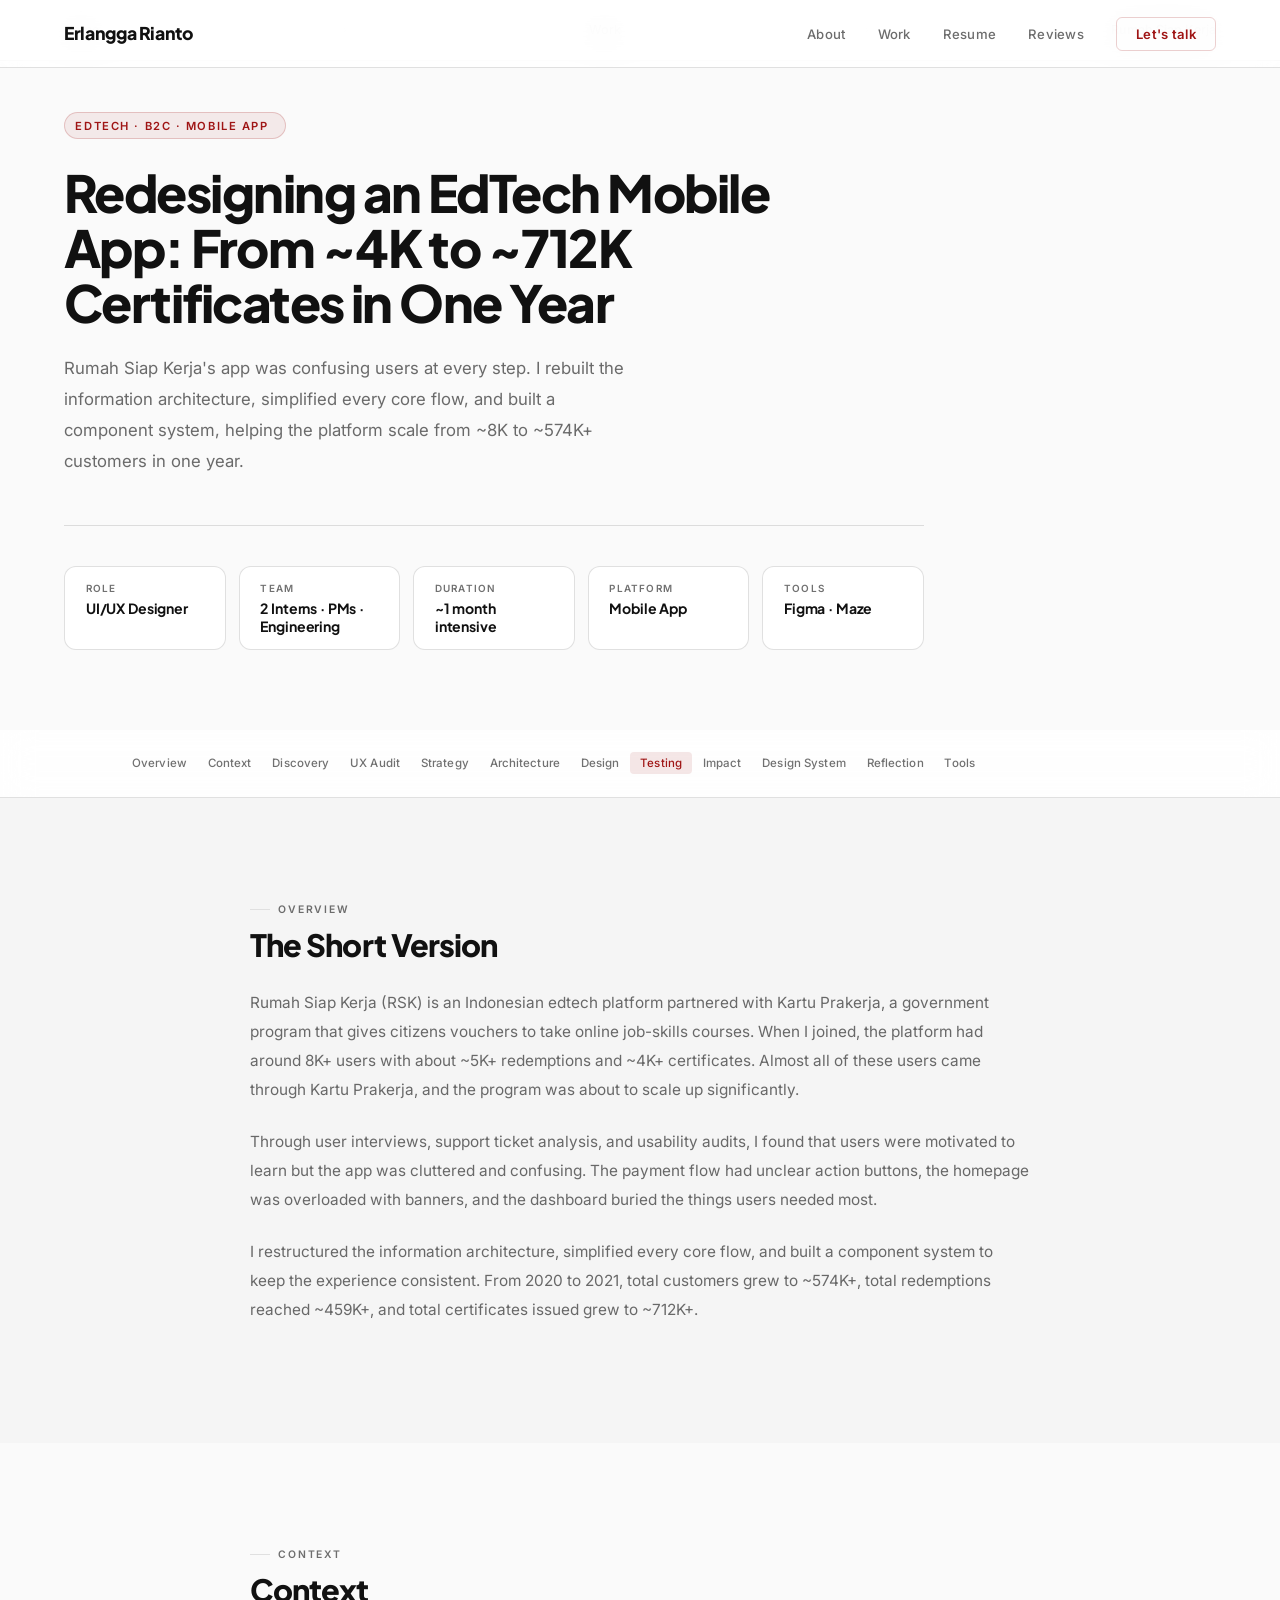
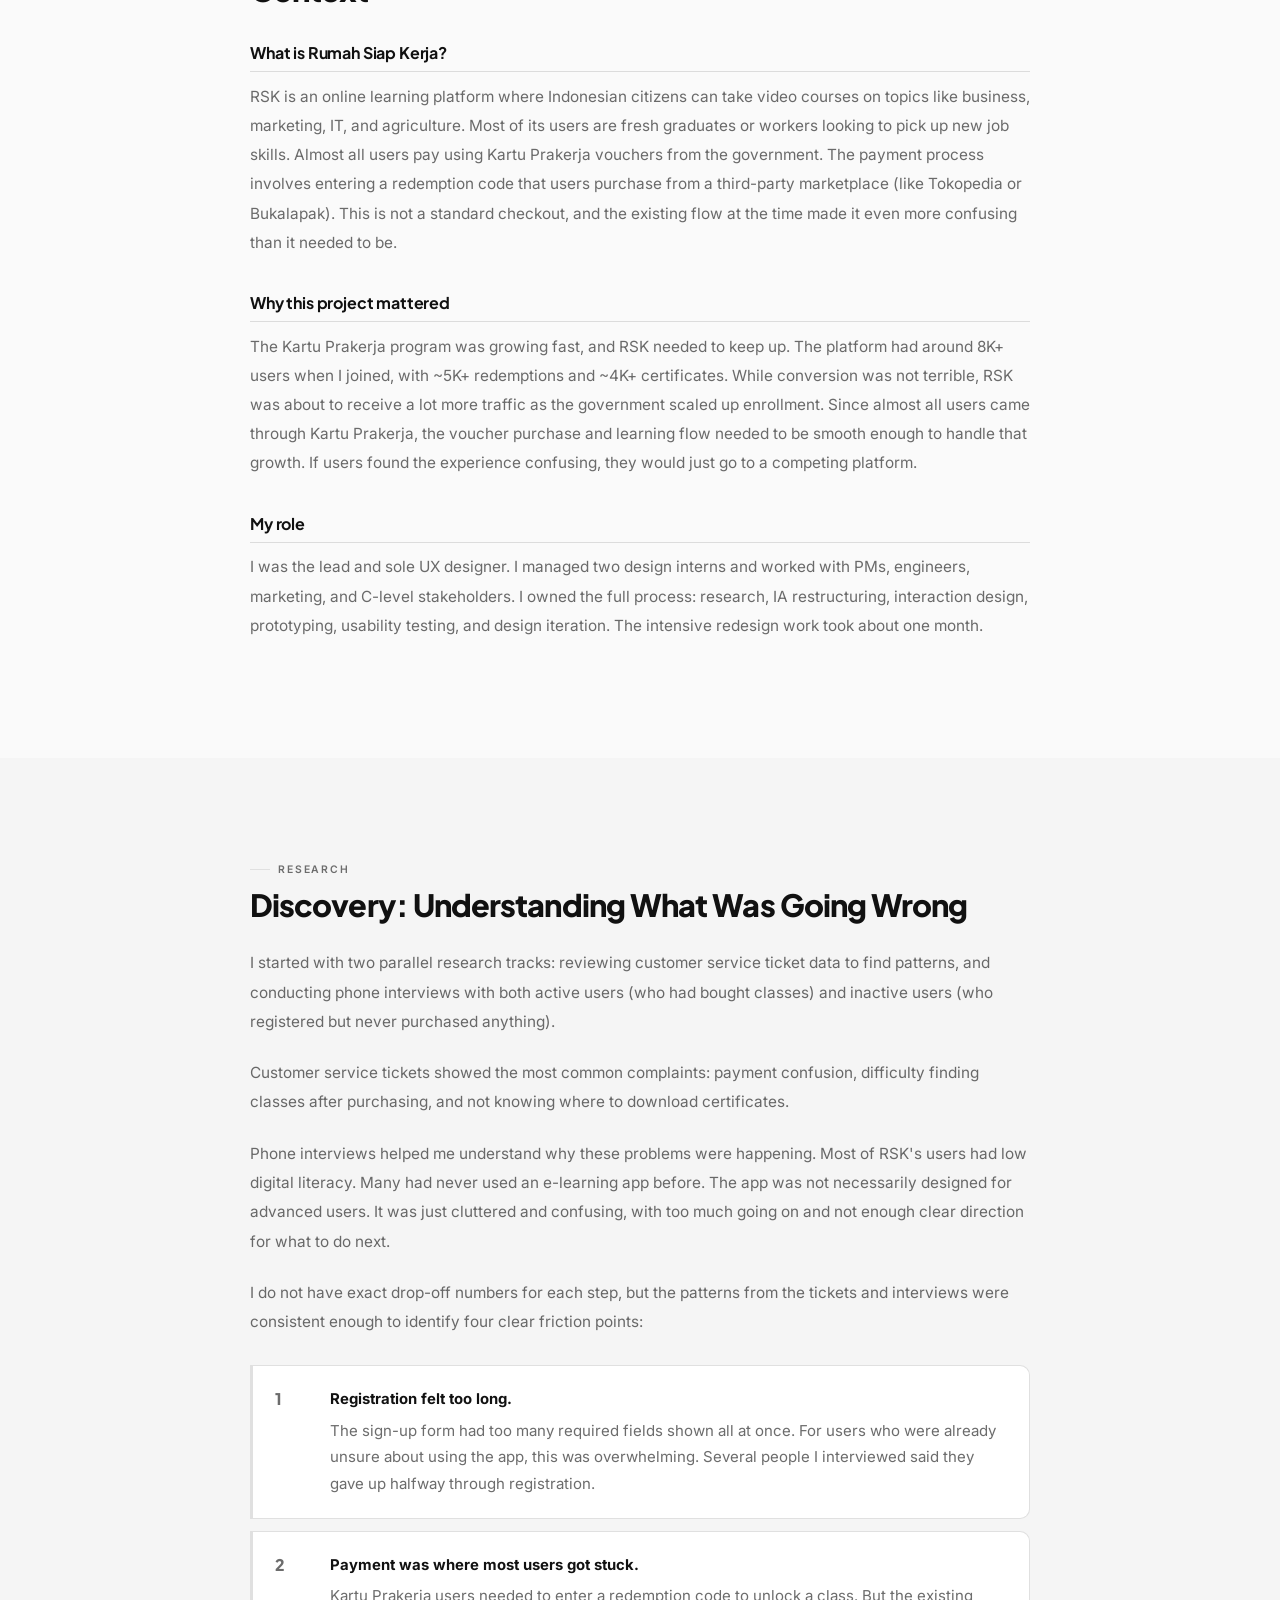
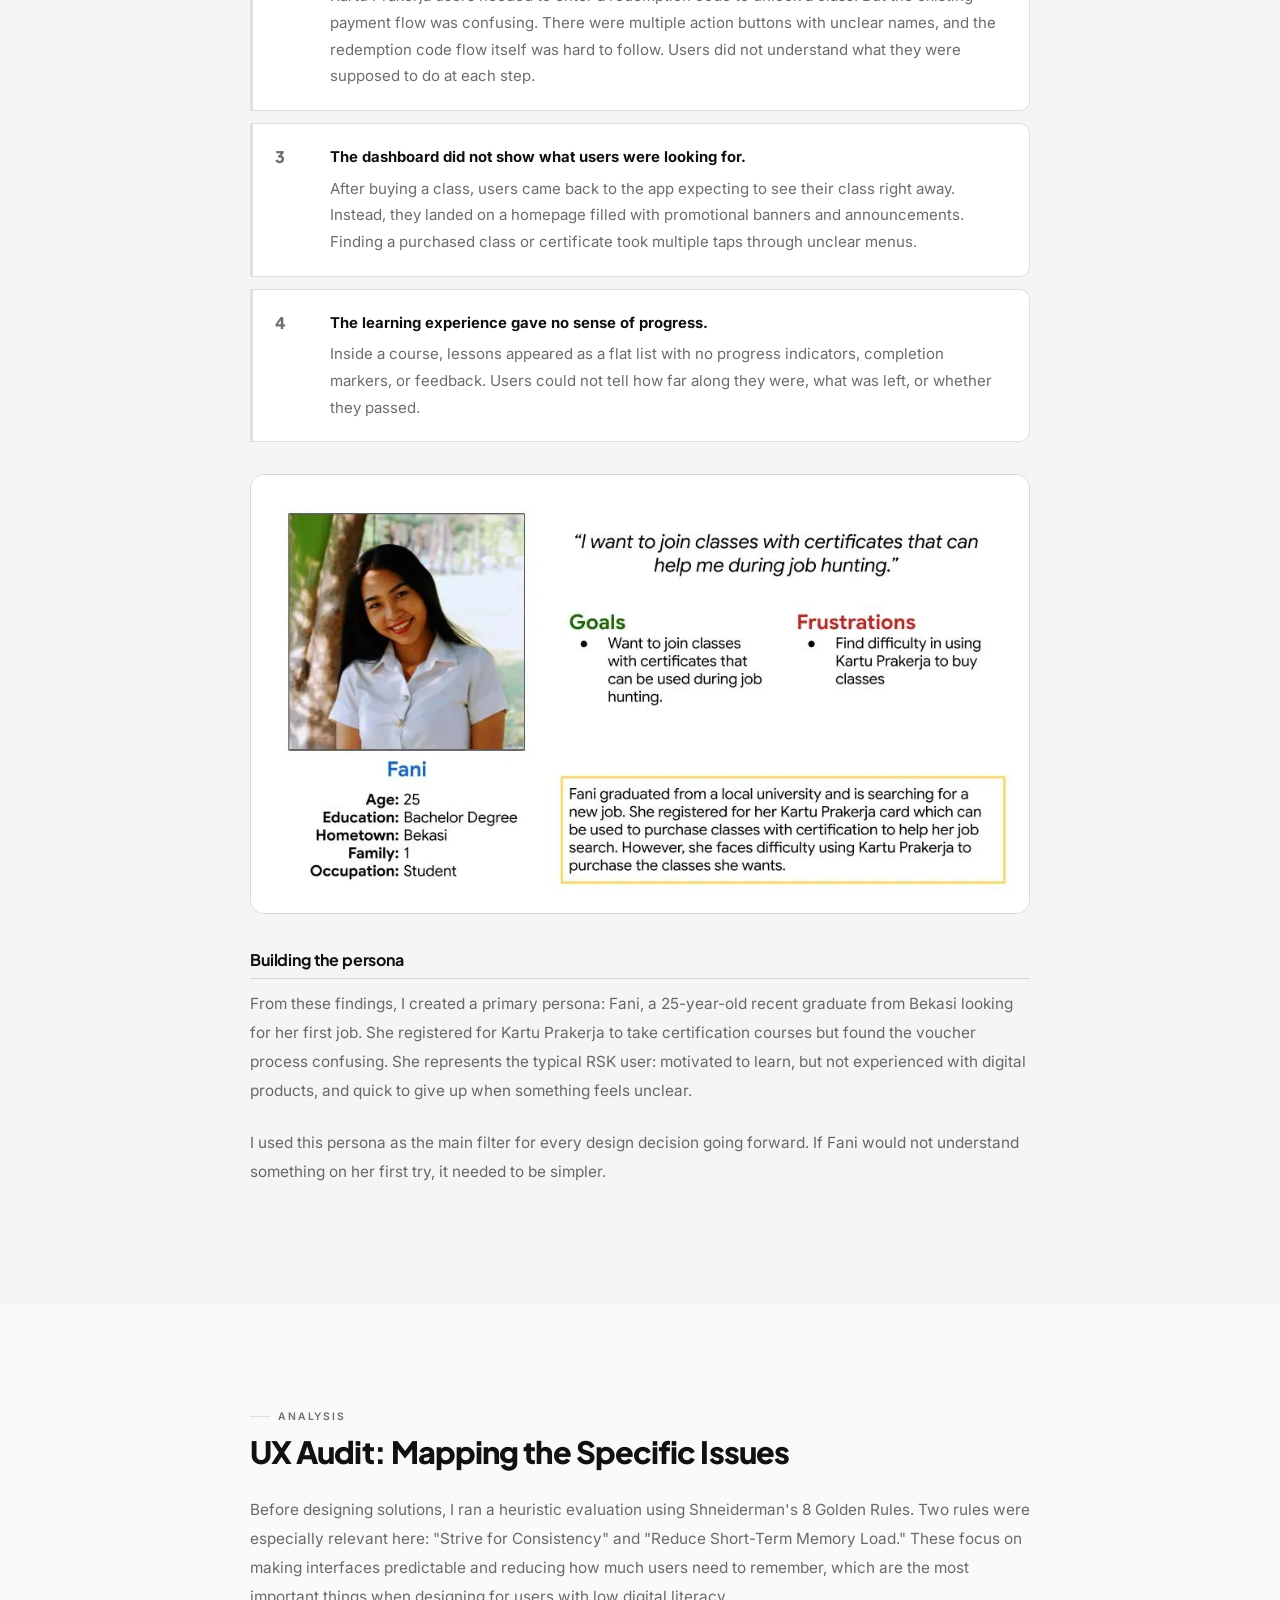
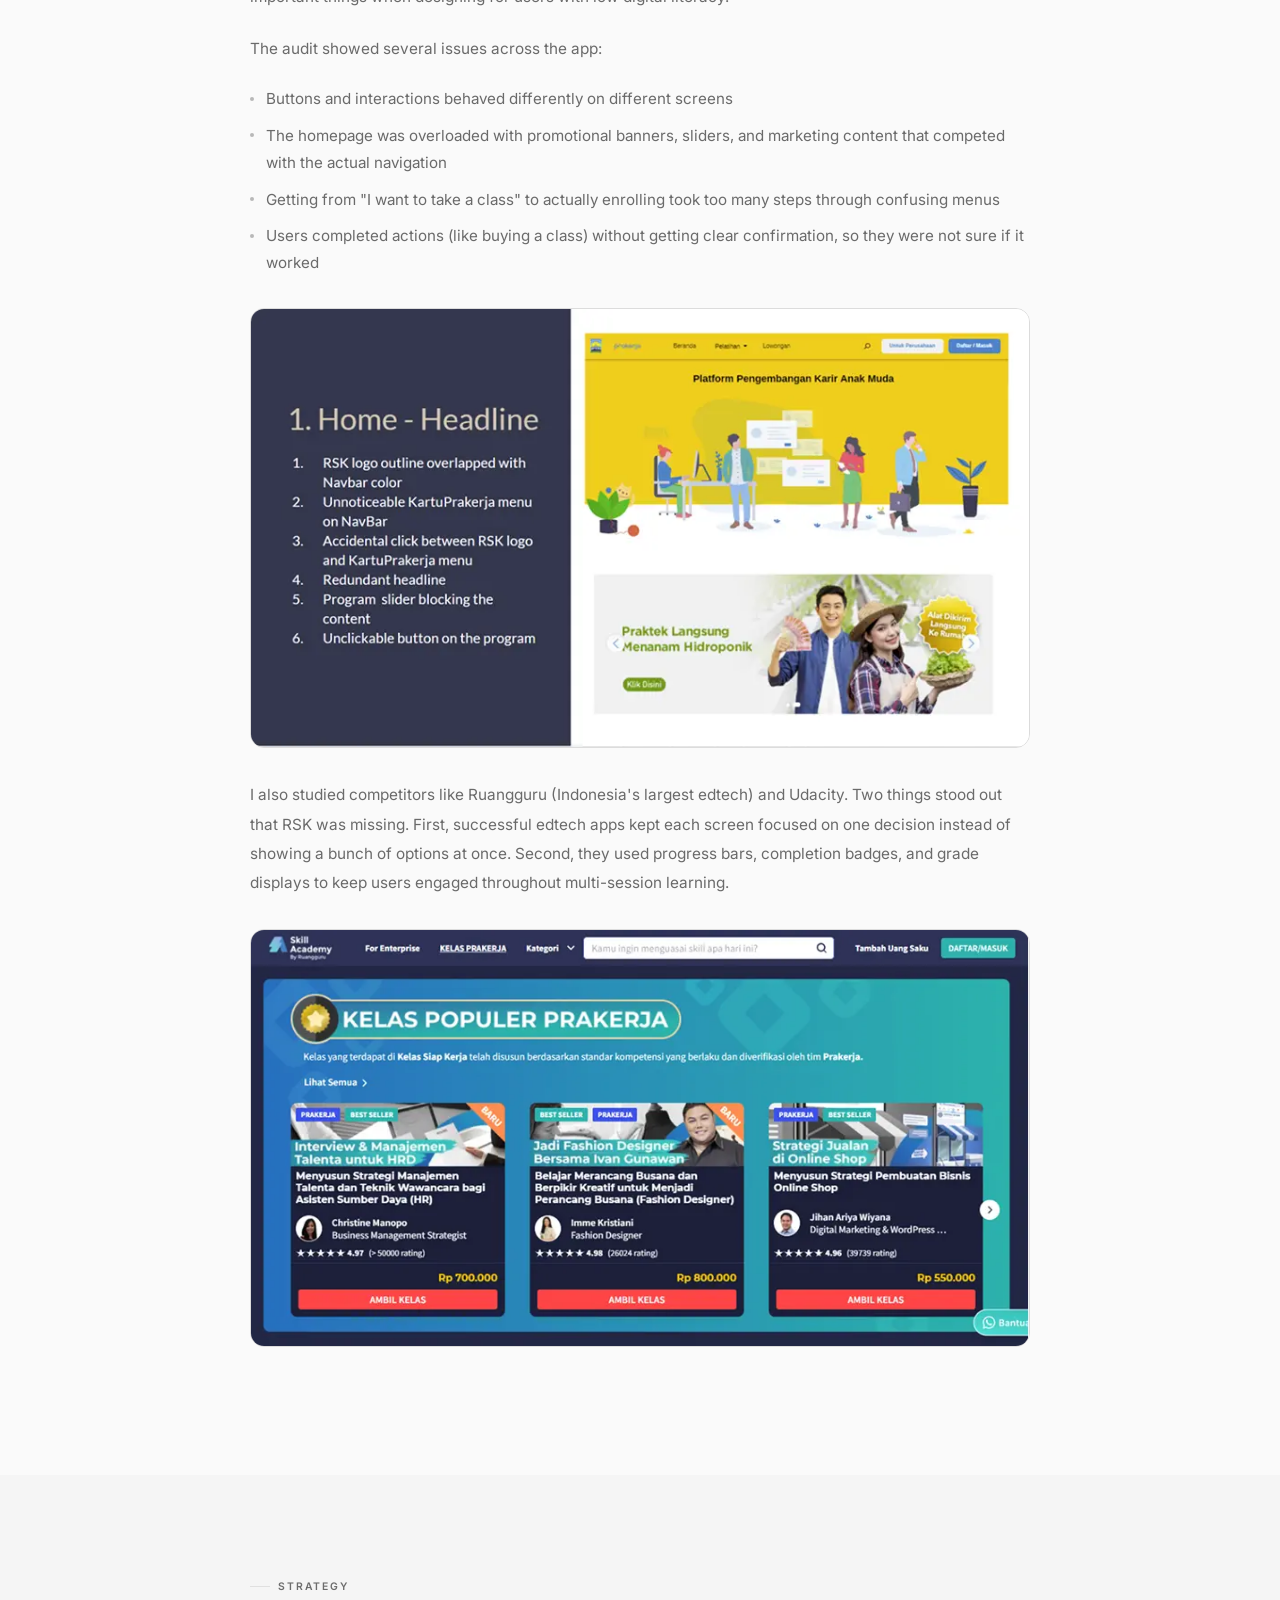
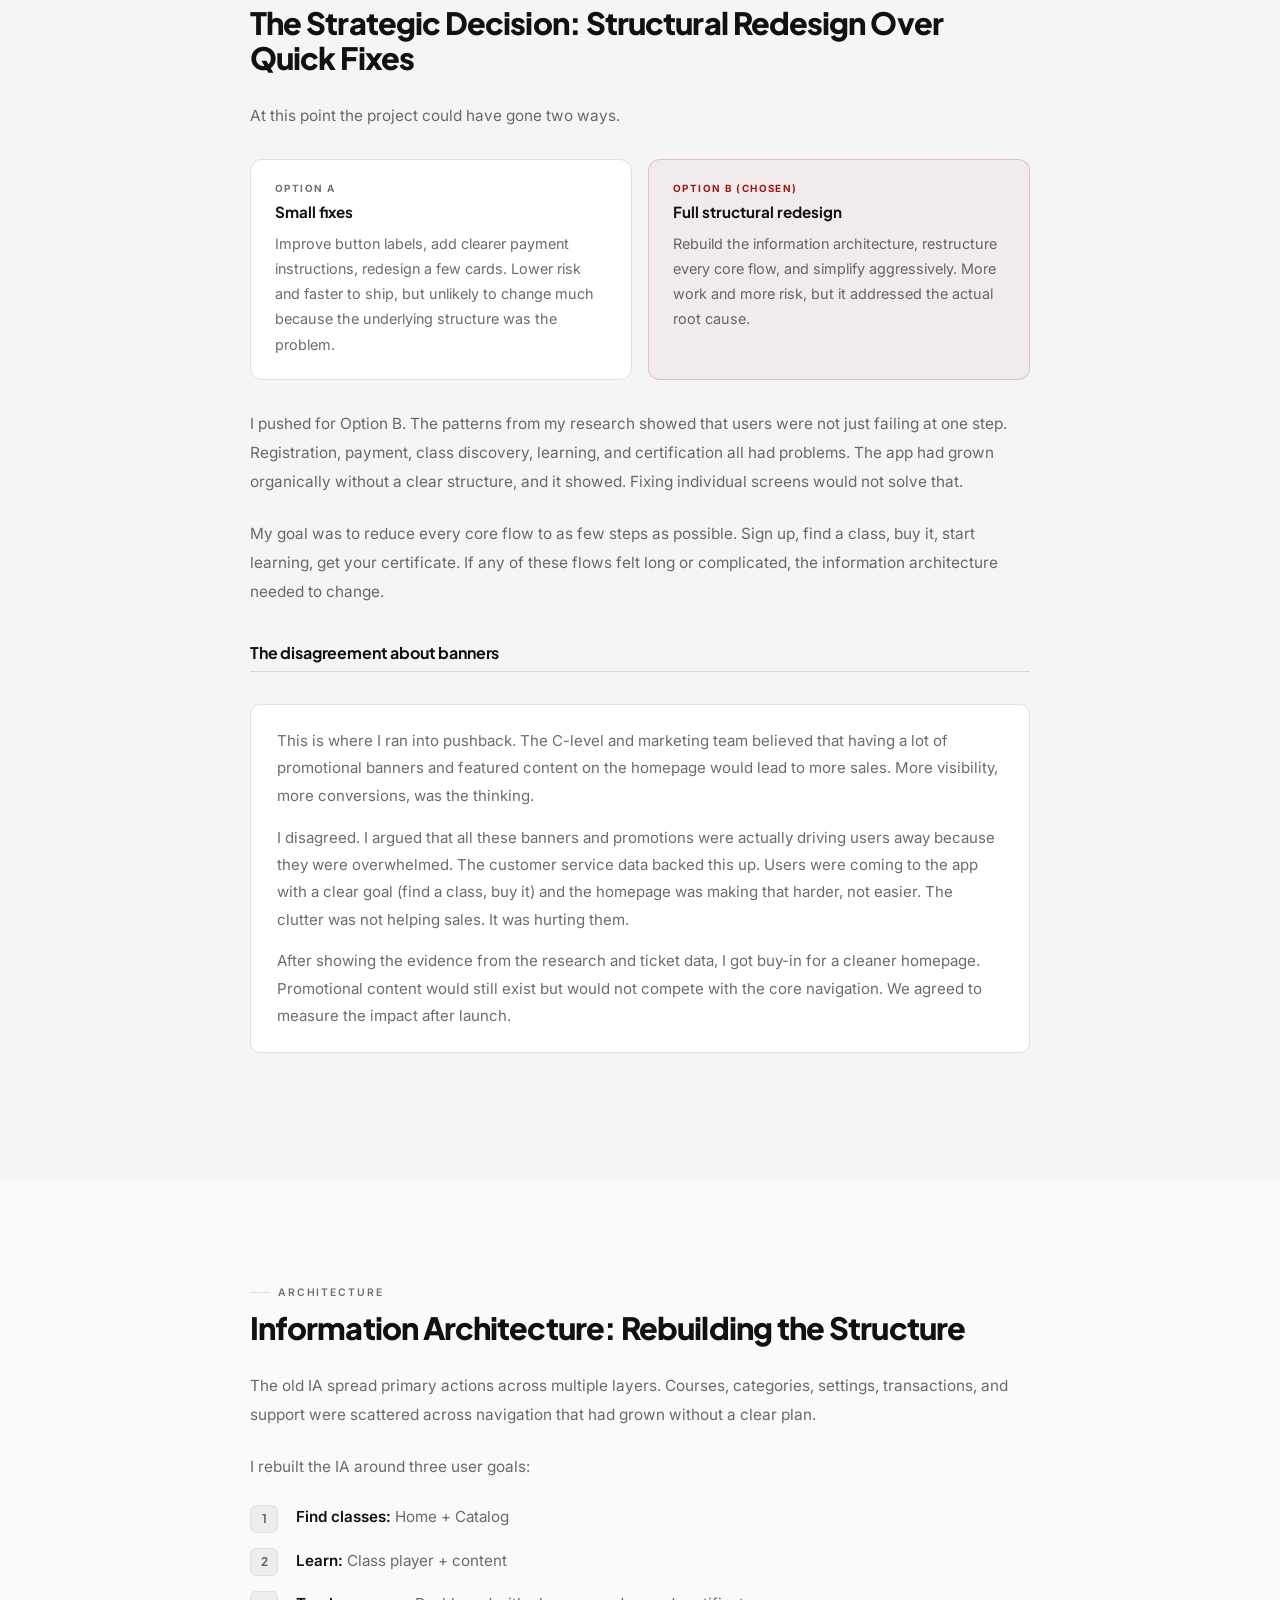
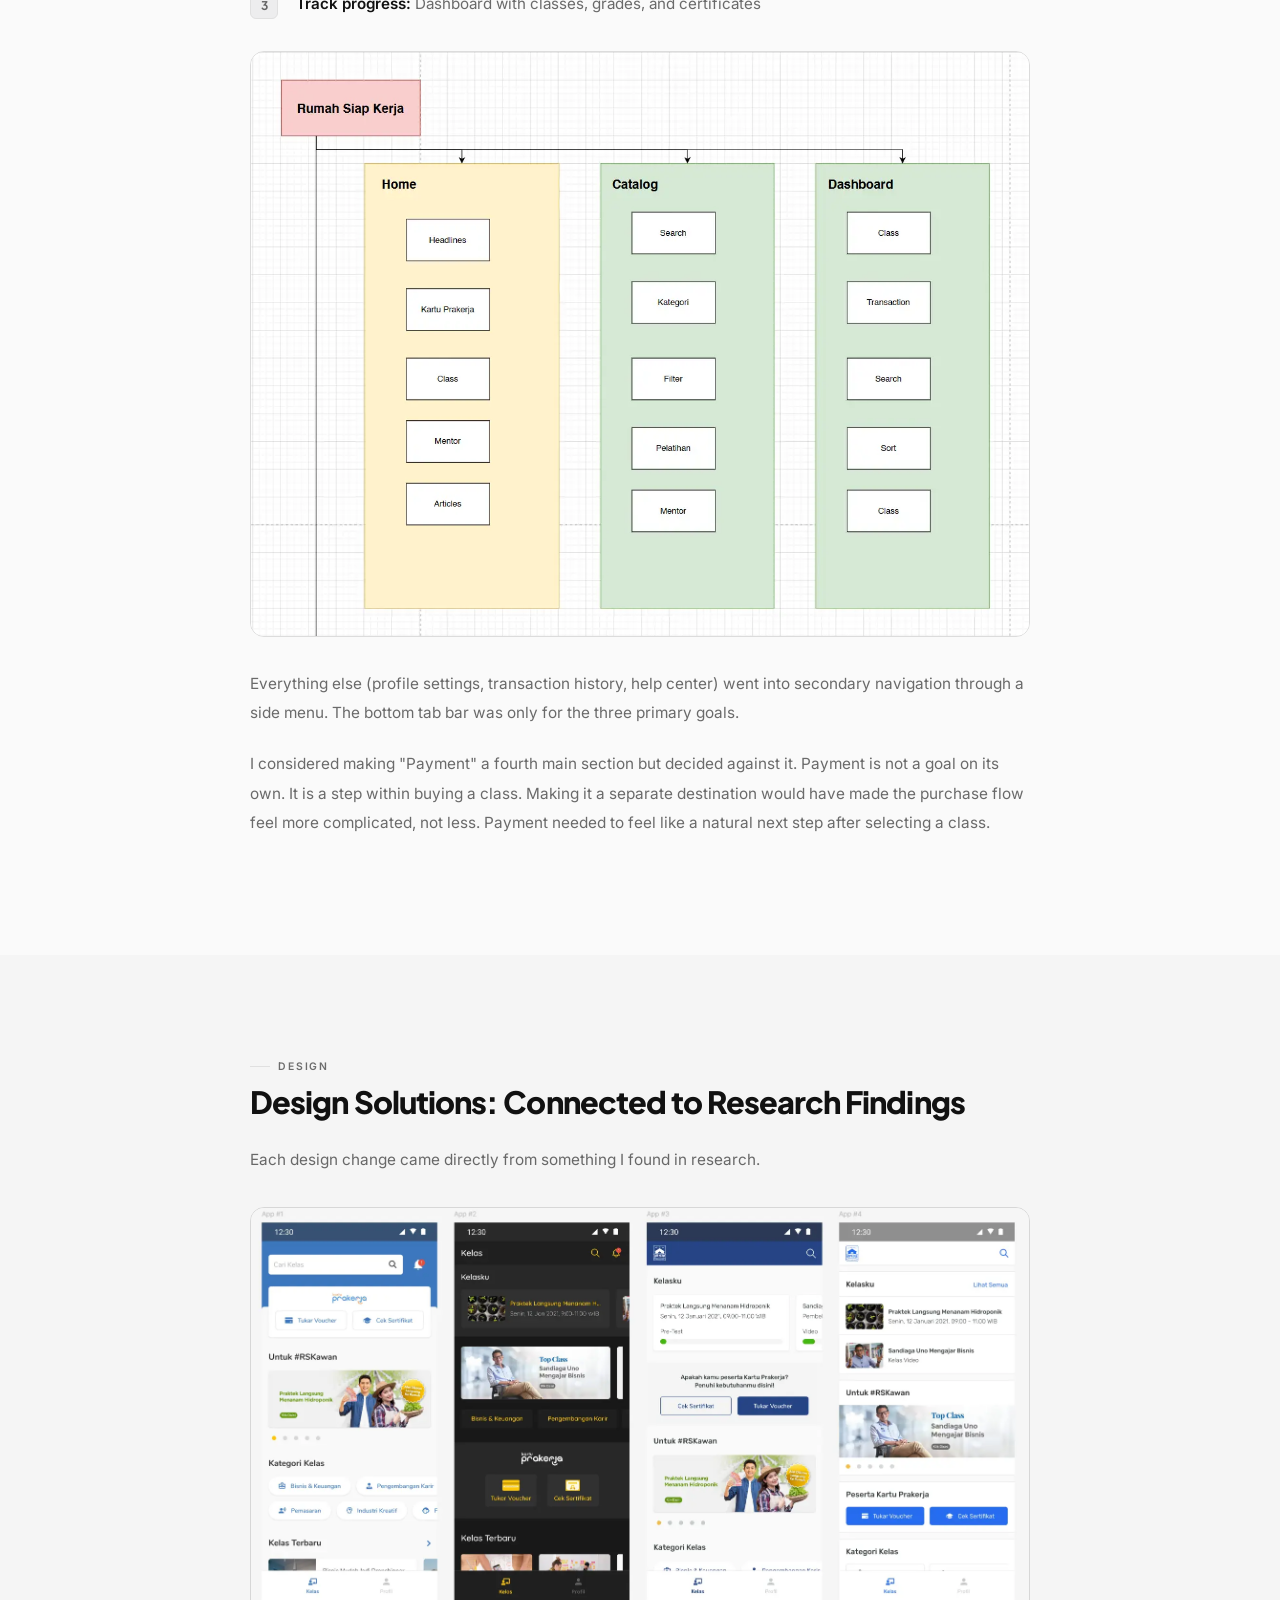
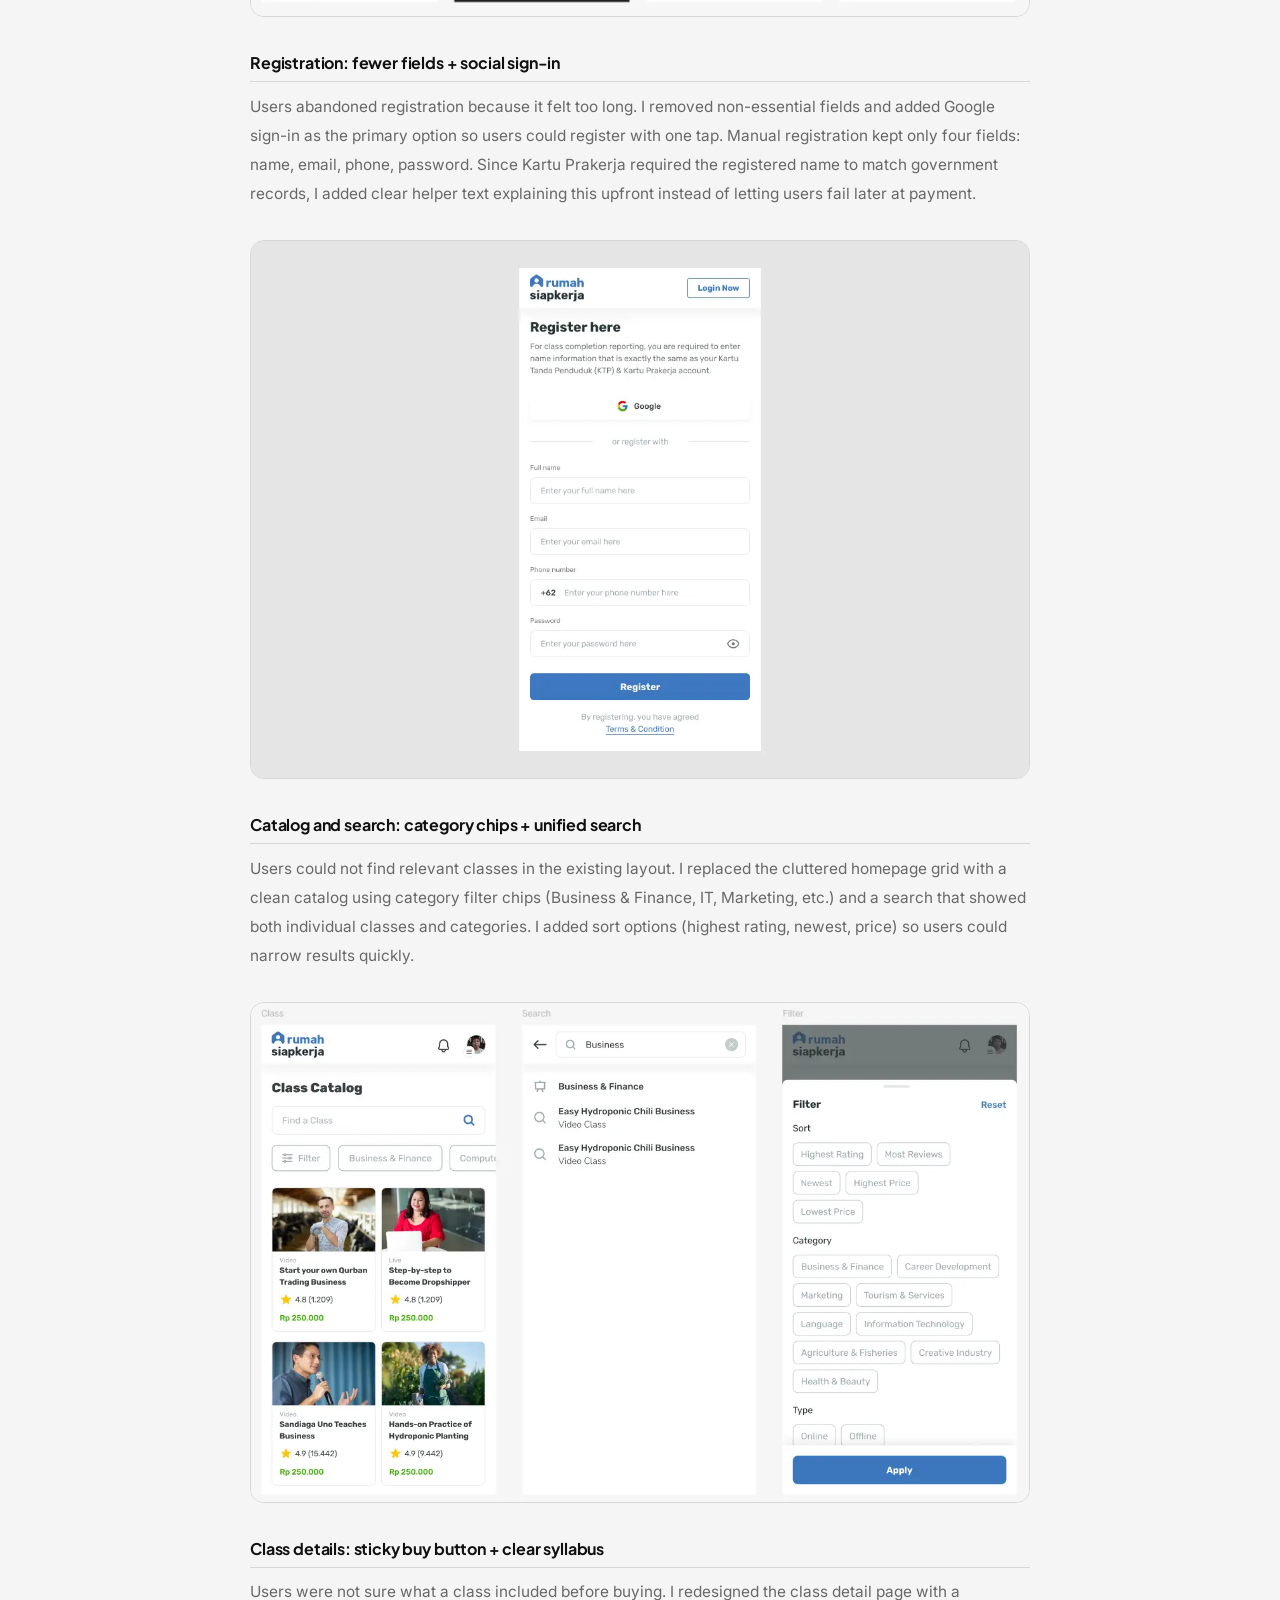
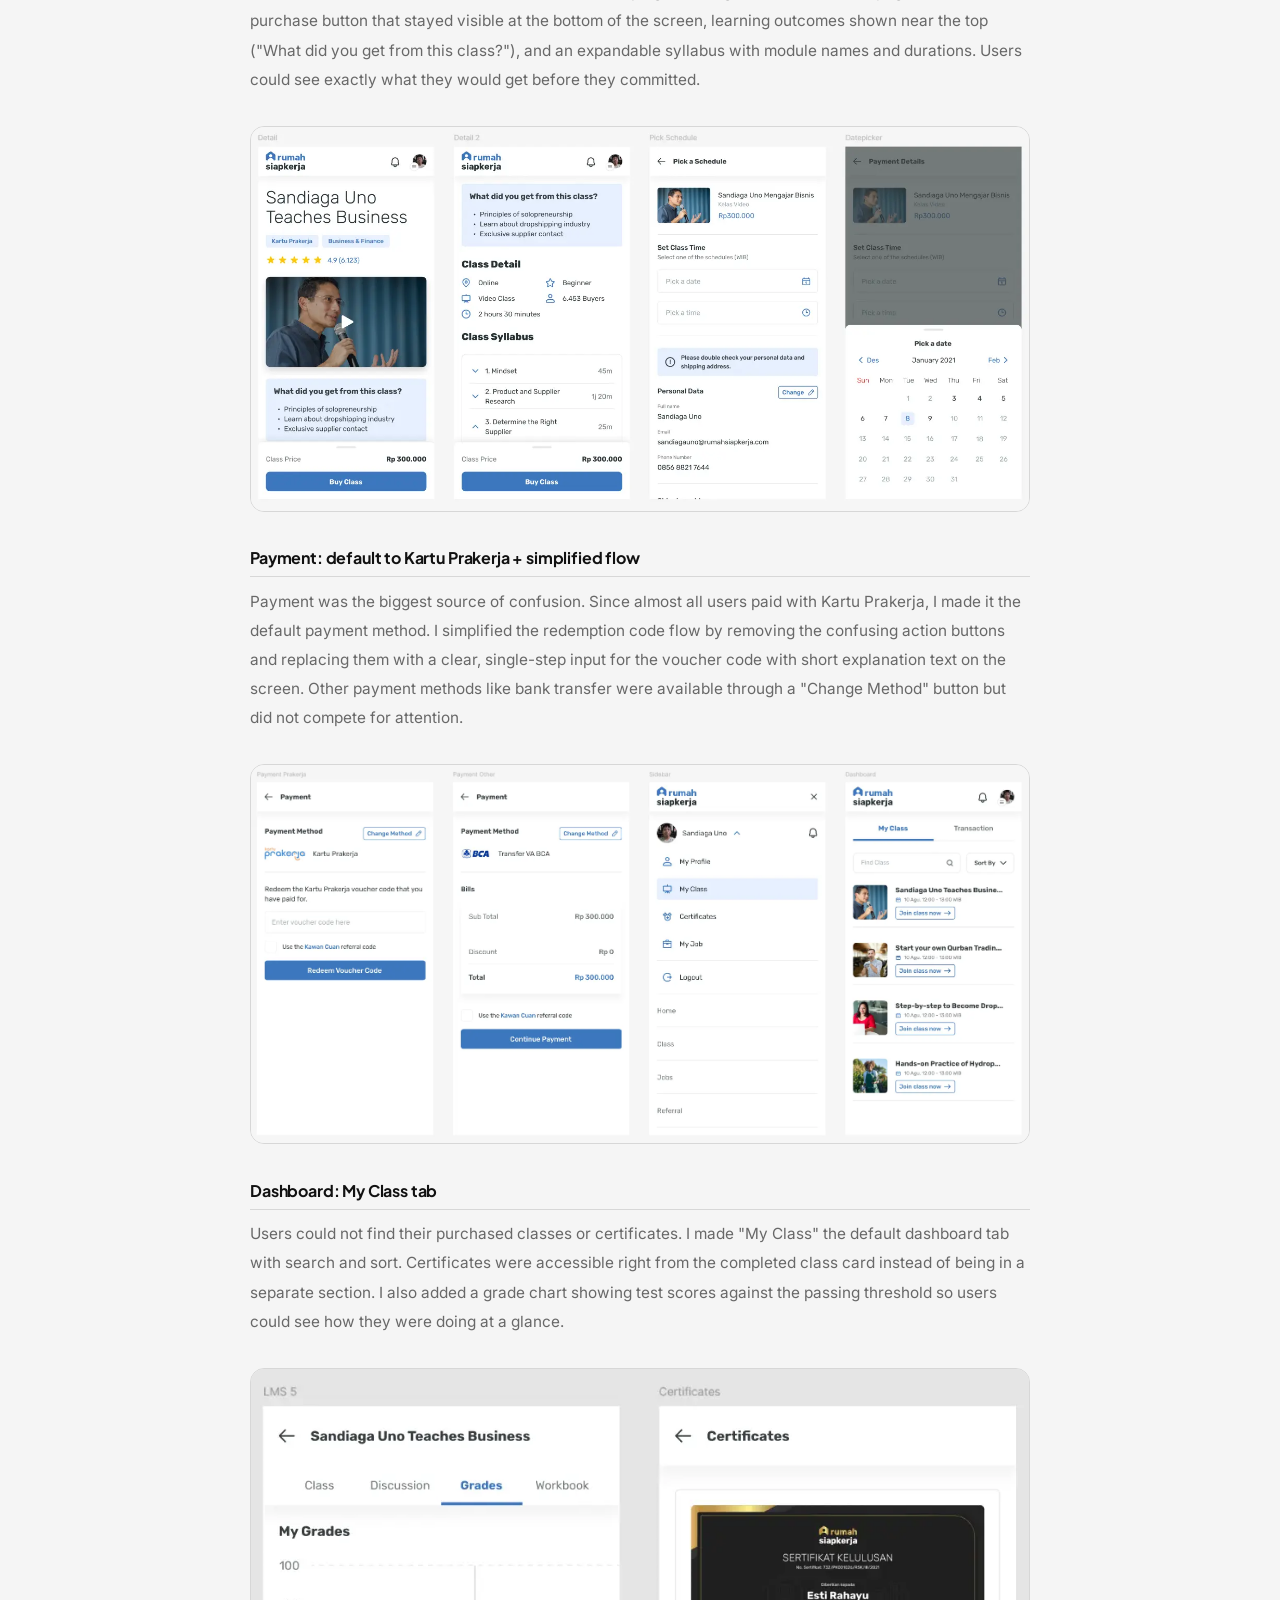
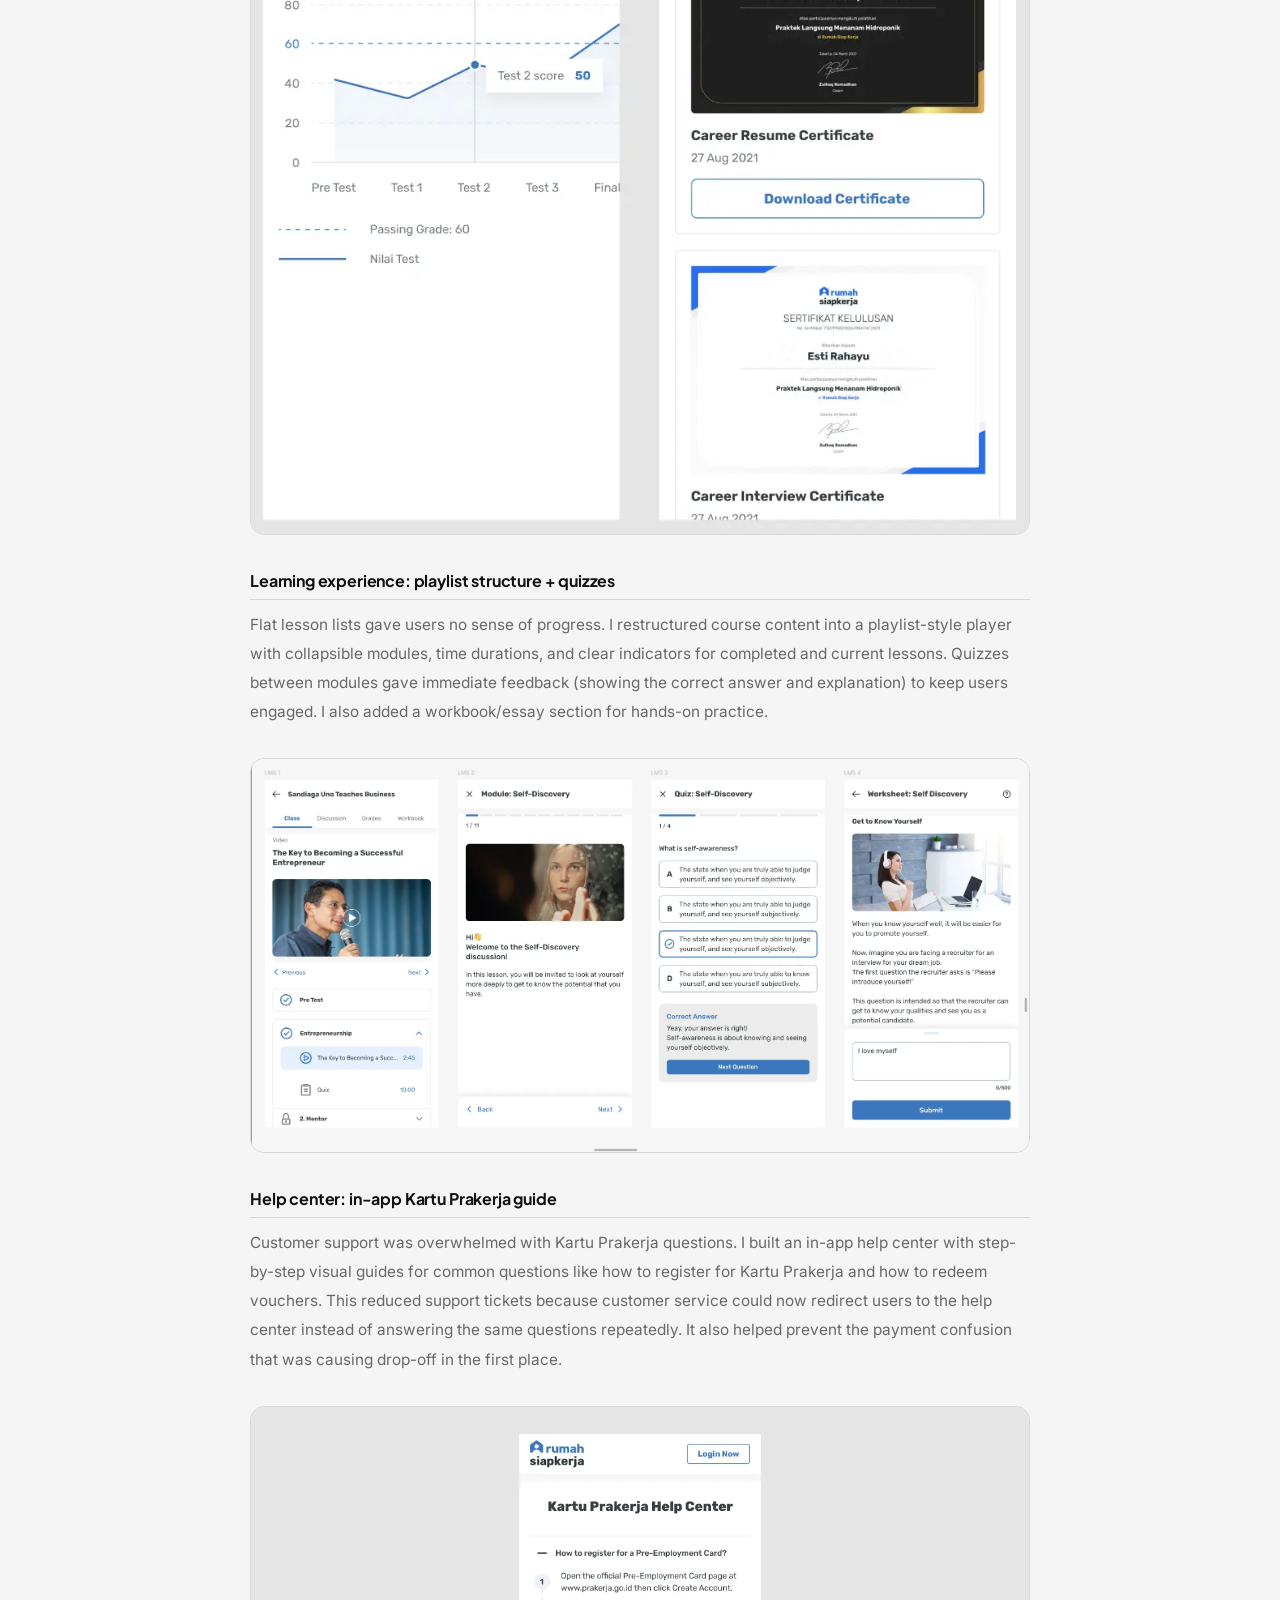
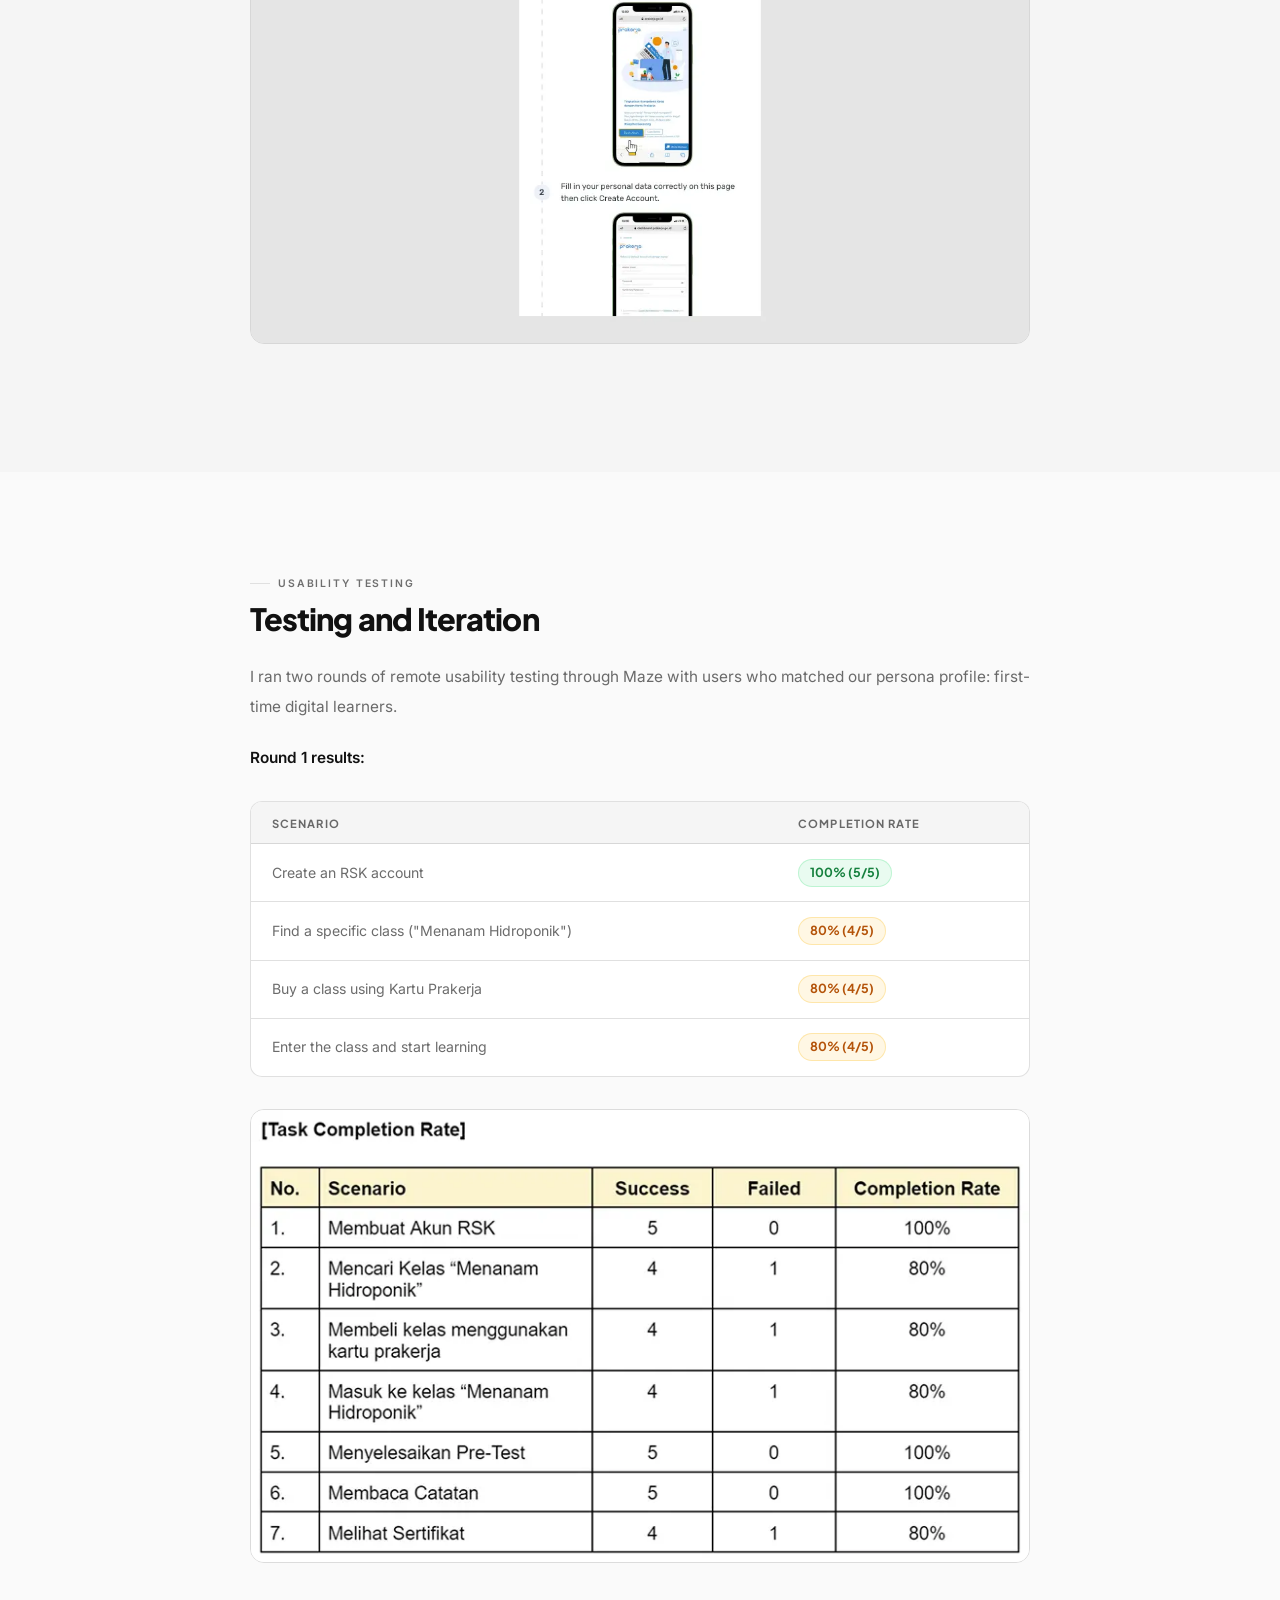
==== commit f2497778: "Remove decorative effects for a calmer visual design Delete the custom cursor (JS block + divs + CSS" ====
--- a/rsk-case-study.html
+++ b/rsk-case-study.html
@@ -131,8 +131,6 @@
   <body>
     <a href="#main-content" class="skip-link">Skip to main content</a>
     <div class="cs-progress" id="csProgress" aria-hidden="true"></div>
-    <div class="cursor" id="cursor" aria-hidden="true"></div>
-    <div class="cursor-ring" id="cursorRing" aria-hidden="true"></div>
 
     <nav aria-label="Main navigation">
       <a href="/" class="nav-logo" aria-label="Erlangga Rianto, Home">
@@ -160,9 +158,6 @@
     <main id="main-content">
       <!-- Hero (breadcrumb lives inside) -->
       <section class="cs-hero" aria-label="Case study introduction">
-        <div class="cs-hero-grid" aria-hidden="true"></div>
-        <div class="cs-hero-orb cs-hero-orb-1" aria-hidden="true"></div>
-        <div class="cs-hero-orb cs-hero-orb-2" aria-hidden="true"></div>
         <div class="cs-hero-inner">
           <nav class="cs-breadcrumb" aria-label="Breadcrumb">
             <a href="/">Home</a>
--- a/css/style.css
+++ b/css/style.css
@@ -71,55 +71,6 @@
   outline: none;
 }
 
-/* Custom cursor — pointer devices only */
-@media (pointer: fine) {
-  body {
-    cursor: none;
-  }
-  .btn-glow,
-  .btn-ghost {
-    cursor: none;
-  }
-}
-
-.cursor {
-  width: 10px;
-  height: 10px;
-  background: var(--crimson);
-  border-radius: 50%;
-  position: fixed;
-  top: 0;
-  left: 0;
-  pointer-events: none;
-  z-index: 9999;
-  transition: transform 0.1s;
-}
-.cursor-ring {
-  width: 36px;
-  height: 36px;
-  border: 1px solid #9f151566;
-  border-radius: 50%;
-  position: fixed;
-  top: 0;
-  left: 0;
-  pointer-events: none;
-  z-index: 9998;
-  transition:
-    width 0.15s,
-    height 0.15s,
-    border-color 0.15s;
-}
-
-body::before {
-  content: "";
-  position: fixed;
-  inset: 0;
-  background-image: url("data:image/svg+xml,%3Csvg viewBox='0 0 200 200' xmlns='http://www.w3.org/2000/svg'%3E%3Cfilter id='n'%3E%3CfeTurbulence type='fractalNoise' baseFrequency='0.85' numOctaves='4' stitchTiles='stitch'/%3E%3C/filter%3E%3Crect width='100%25' height='100%25' filter='url(%23n)' opacity='0.04'/%3E%3C/svg%3E");
-  pointer-events: none;
-  z-index: 999;
-  opacity: 0.3;
-}
-
 nav {
   position: fixed;
   top: 0;
@@ -149,44 +100,6 @@
 }
 
 
-@keyframes pulse {
-  0%,
-  100% {
-    opacity: 1;
-    transform: scale(1);
-  }
-  50% {
-    opacity: 0.4;
-    transform: scale(0.7);
-  }
-}
-@keyframes orb-drift {
-  0%,
-  100% {
-    transform: translateY(0) scale(1);
-  }
-  50% {
-    transform: translateY(-50px) scale(1.08);
-  }
-}
-@keyframes card-float {
-  0%,
-  100% {
-    transform: translateY(0);
-  }
-  50% {
-    transform: translateY(-14px);
-  }
-}
-@keyframes badge-bob {
-  0%,
-  100% {
-    transform: translateY(0);
-  }
-  50% {
-    transform: translateY(-7px);
-  }
-}
 @keyframes fadeUp {
   from {
     opacity: 0;
@@ -195,14 +108,6 @@
   to {
     opacity: 1;
     transform: translateY(0);
-  }
-}
-@keyframes shimmer {
-  0% {
-    background-position: -200% center;
-  }
-  100% {
-    background-position: 200% center;
   }
 }
 
@@ -247,51 +152,6 @@
   padding: 8rem 5% 5rem;
   position: relative;
   overflow: hidden;
-}
-
-.hero-grid {
-  position: absolute;
-  inset: 0;
-  background-image:
-    linear-gradient(#b91c1c0f 1px, transparent 1px),
-    linear-gradient(90deg, #b91c1c0f 1px, transparent 1px);
-  background-size: 60px 60px;
-  mask-image: radial-gradient(
-    ellipse 80% 80% at 50% 40%,
-    black 0%,
-    transparent 100%
-  );
-}
-
-.orb {
-  position: absolute;
-  border-radius: 50%;
-  filter: blur(80px);
-  pointer-events: none;
-}
-.orb-1 {
-  width: 700px;
-  height: 700px;
-  top: -250px;
-  right: -150px;
-  background: radial-gradient(
-    circle,
-    #b91c1c24 0%,
-    transparent 70%
-  );
-  animation: orb-drift 9s ease-in-out infinite;
-}
-.orb-2 {
-  width: 450px;
-  height: 450px;
-  bottom: -100px;
-  left: -80px;
-  background: radial-gradient(
-    circle,
-    #9f15151a 0%,
-    transparent 70%
-  );
-  animation: orb-drift 12s ease-in-out infinite reverse;
 }
 
 .hero-inner {
@@ -323,15 +183,6 @@
   animation: fadeUp 0.6s ease 0.1s forwards;
 }
 
-.eyebrow-dot {
-  width: 6px;
-  height: 6px;
-  background: var(--crimson);
-  border-radius: 50%;
-  box-shadow: 0 0 8px #9f151580;
-  animation: pulse 2s ease infinite;
-}
-
 .hero h1 {
   font-family: "Plus Jakarta Sans", sans-serif;
   font-size: clamp(3rem, 5.5vw, 5rem);
@@ -345,17 +196,7 @@
 }
 
 .grad-text {
-  background: linear-gradient(
-    90deg,
-    var(--red) 0%,
-    var(--crimson) 50%,
-    var(--red) 100%
-  );
-  background-size: 200% auto;
-  -webkit-background-clip: text;
-  -webkit-text-fill-color: transparent;
-  background-clip: text;
-  animation: shimmer 4s linear infinite;
+  color: var(--red);
 }
 
 .hero-desc {
@@ -387,7 +228,7 @@
   font-family: "Inter", sans-serif;
   font-size: 0.9rem;
   font-weight: 600;
-  cursor: none;
+  cursor: pointer;
   text-decoration: none;
   transition: all 0.25s;
   display: inline-block;
@@ -408,7 +249,7 @@
   font-family: "Inter", sans-serif;
   font-size: 0.9rem;
   font-weight: 500;
-  cursor: none;
+  cursor: pointer;
   text-decoration: none;
   transition: all 0.25s;
   display: inline-block;
@@ -506,7 +347,6 @@
   box-shadow:
     0 40px 80px #0000001a,
     0 0 40px #b91c1c18;
-  animation: card-float 7s ease-in-out infinite;
   position: relative;
   overflow: hidden;
 }
@@ -552,7 +392,6 @@
   background: #16803c;
   border-radius: 50%;
   box-shadow: 0 0 6px #16803c80;
-  animation: pulse 2s ease infinite;
 }
 
 .card-photo {
@@ -643,12 +482,10 @@
 .float-badge-1 {
   top: 10px;
   right: -30px;
-  animation: badge-bob 5s ease-in-out infinite;
 }
 .float-badge-2 {
   bottom: 40px;
   left: -35px;
-  animation: badge-bob 7s ease-in-out infinite reverse;
 }
 .fb-val {
   font-family: "Plus Jakarta Sans", sans-serif;
@@ -1458,22 +1295,6 @@
   transform: translateY(-7px) rotate(-45deg);
 }
 
-/* Touch devices — hide custom cursor */
-@media (hover: none), (pointer: coarse) {
-  body {
-    cursor: auto;
-  }
-  .cursor,
-  .cursor-ring {
-    display: none !important;
-  }
-  .btn-glow,
-  .btn-ghost,
-  button {
-    cursor: pointer;
-  }
-}
-
 /* Large tablet */
 @media (max-width: 1100px) {
   .hero-inner {
--- a/css/case-study.css
+++ b/css/case-study.css
@@ -40,32 +40,6 @@
   padding: 7rem 5% 5rem;
   position: relative;
   overflow: hidden;
-}
-.cs-hero-grid {
-  position: absolute;
-  inset: 0;
-  background-image:
-    linear-gradient(#b91c1c0d 1px, transparent 1px),
-    linear-gradient(90deg, #b91c1c0d 1px, transparent 1px);
-  background-size: 60px 60px;
-  mask-image: radial-gradient(ellipse 80% 80% at 50% 40%, black 0%, transparent 100%);
-  pointer-events: none;
-}
-.cs-hero-orb {
-  position: absolute;
-  border-radius: 50%;
-  filter: blur(80px);
-  pointer-events: none;
-}
-.cs-hero-orb-1 {
-  width: 600px; height: 600px;
-  top: -200px; right: -100px;
-  background: radial-gradient(circle, #b91c1c1f 0%, transparent 70%);
-}
-.cs-hero-orb-2 {
-  width: 380px; height: 380px;
-  bottom: -80px; left: -60px;
-  background: radial-gradient(circle, #9f151514 0%, transparent 70%);
 }
 .cs-hero-inner {
   position: relative;
@@ -86,13 +60,6 @@
   background: #9f151512;
   border: 1px solid #9f151533;
   border-radius: 100px;
-}
-.cs-hero-cat span {
-  width: 5px; height: 5px;
-  background: var(--crimson);
-  border-radius: 50%;
-  box-shadow: 0 0 6px #9f151580;
-  animation: pulse 2s ease infinite;
 }
 .cs-hero h1 {
   font-family: "Plus Jakarta Sans", sans-serif;
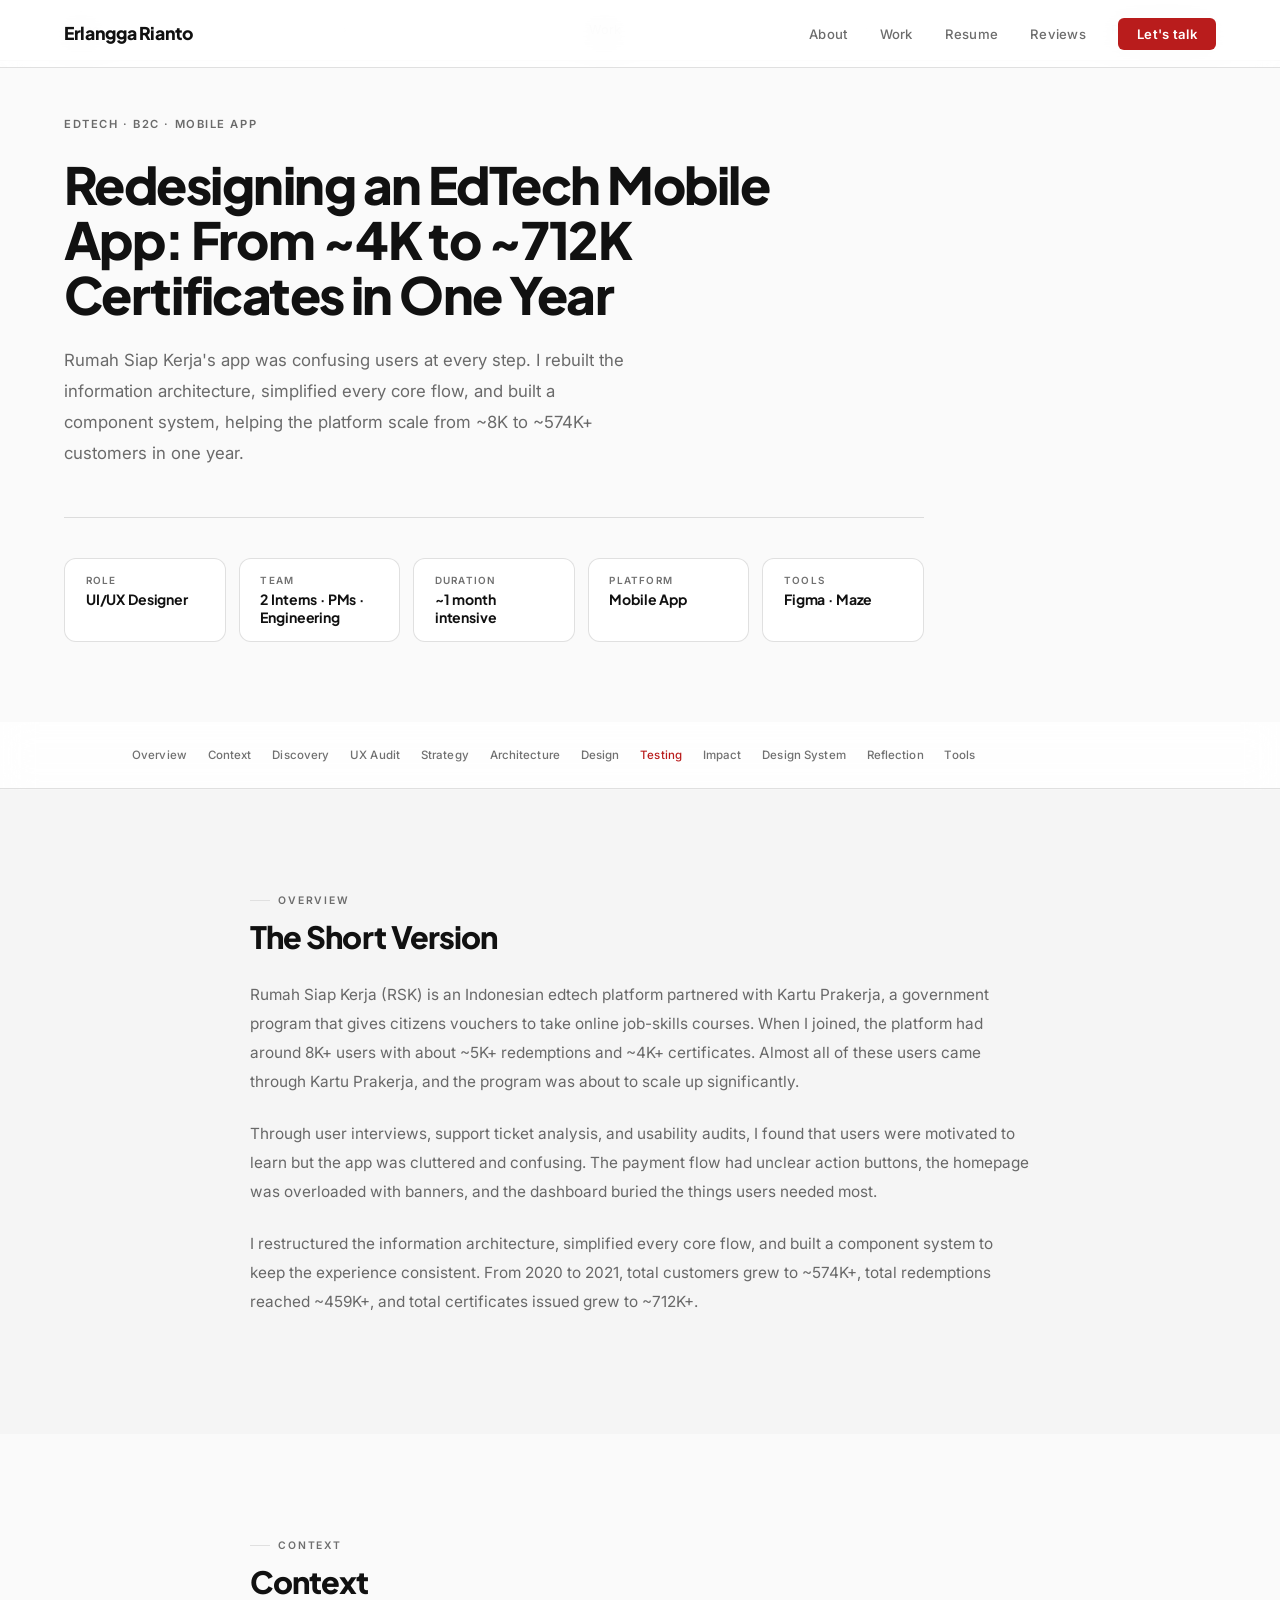
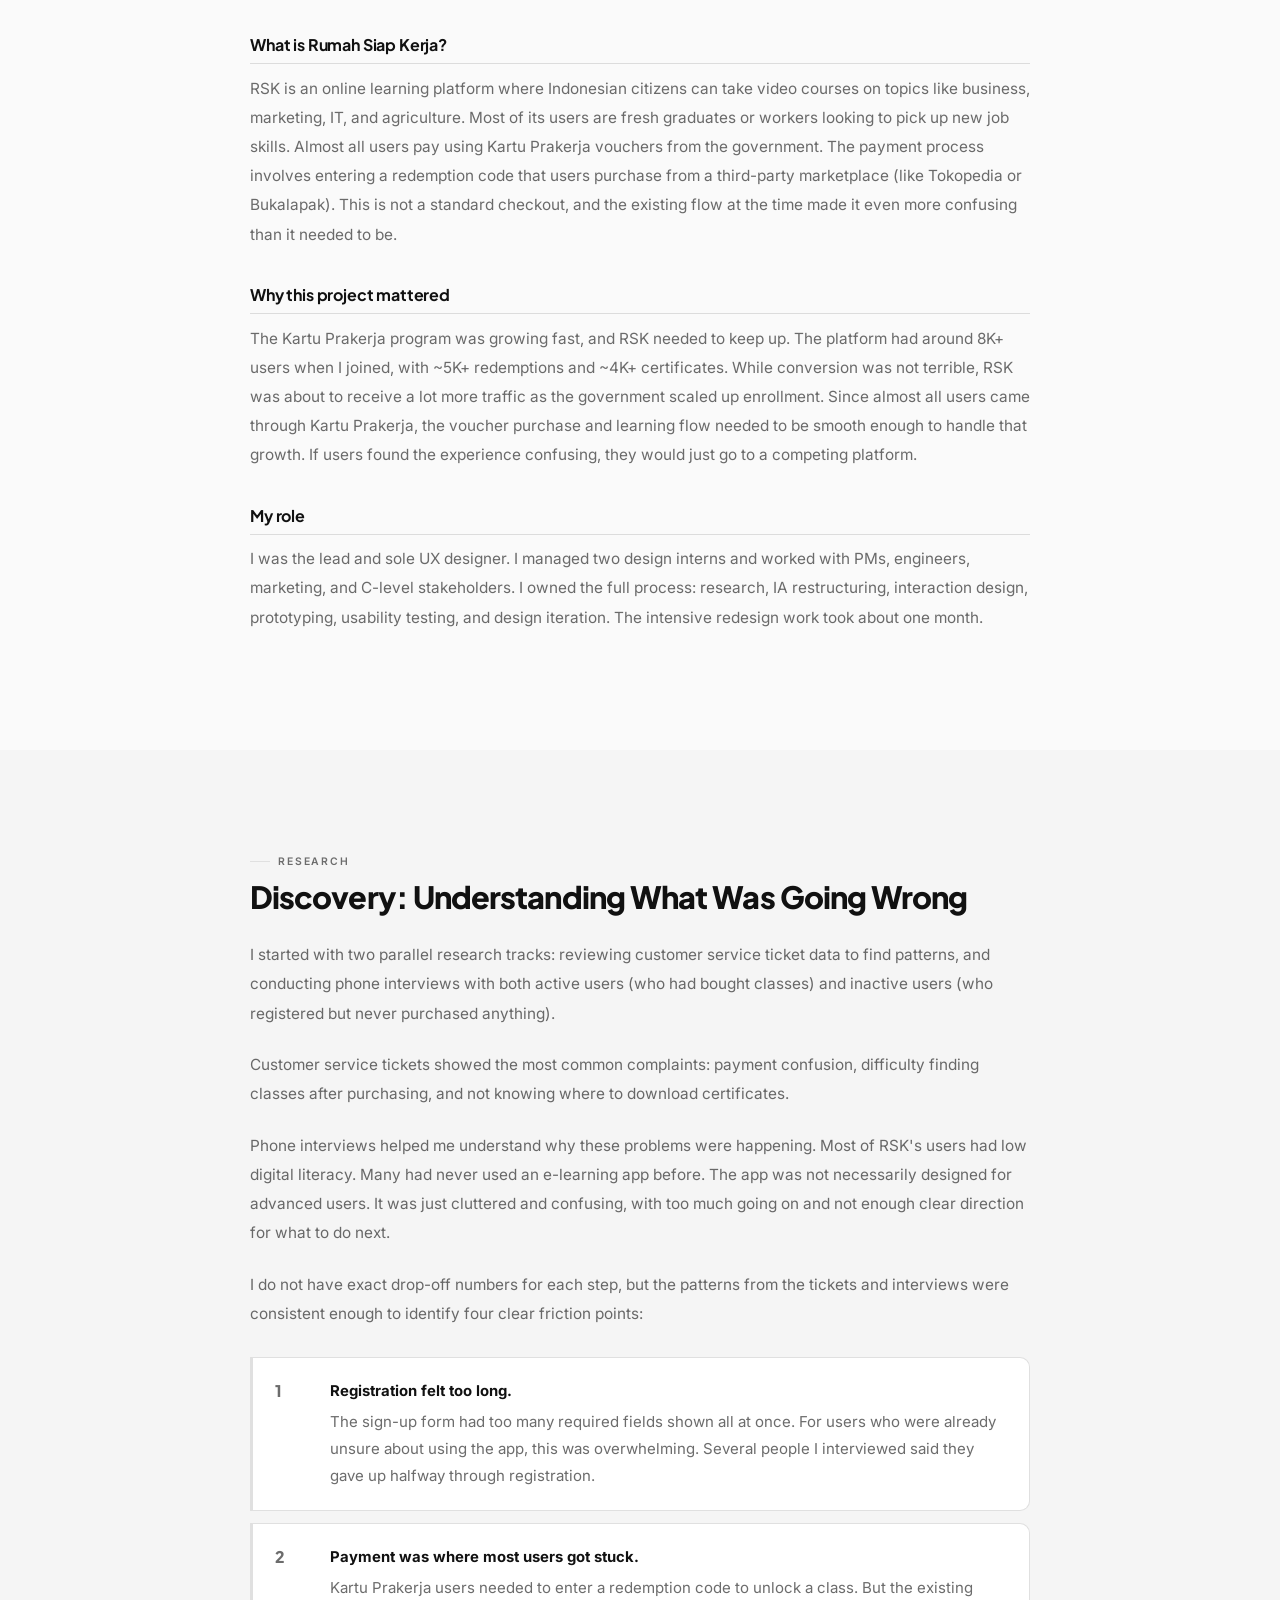
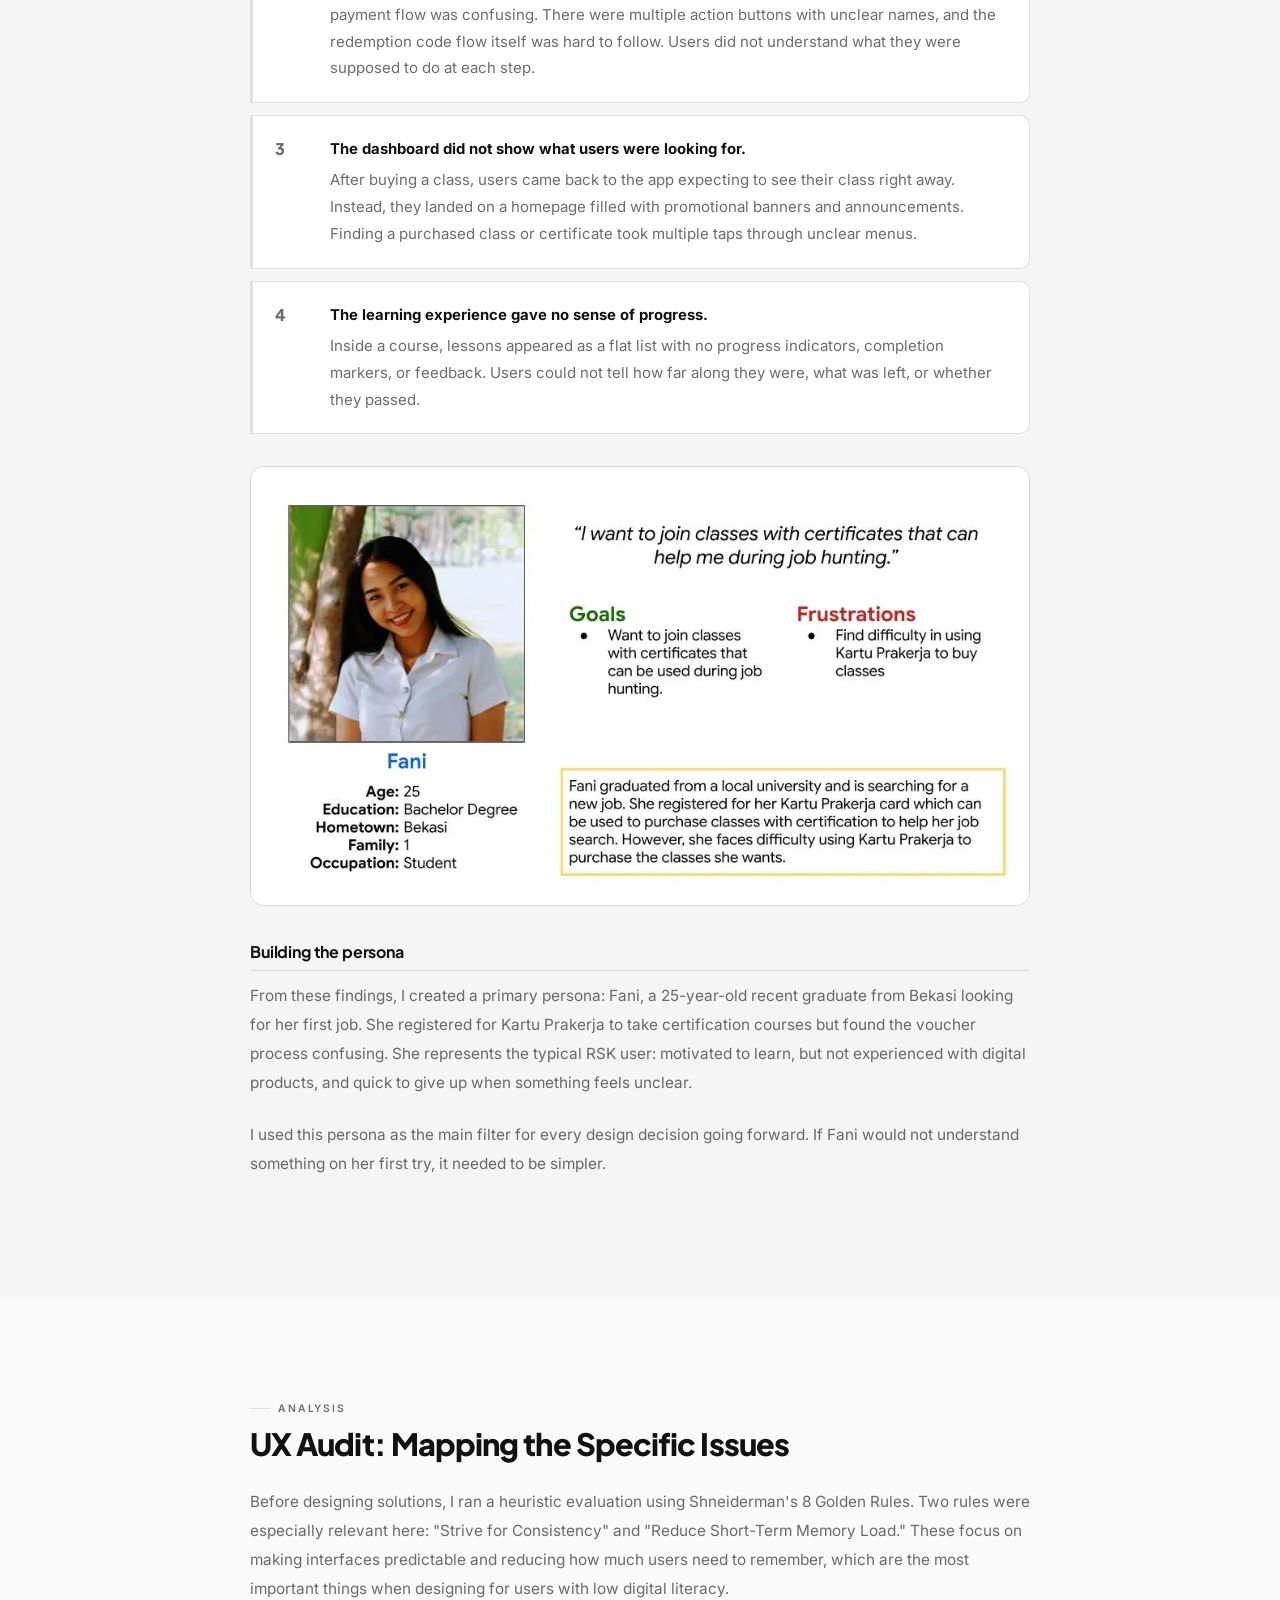
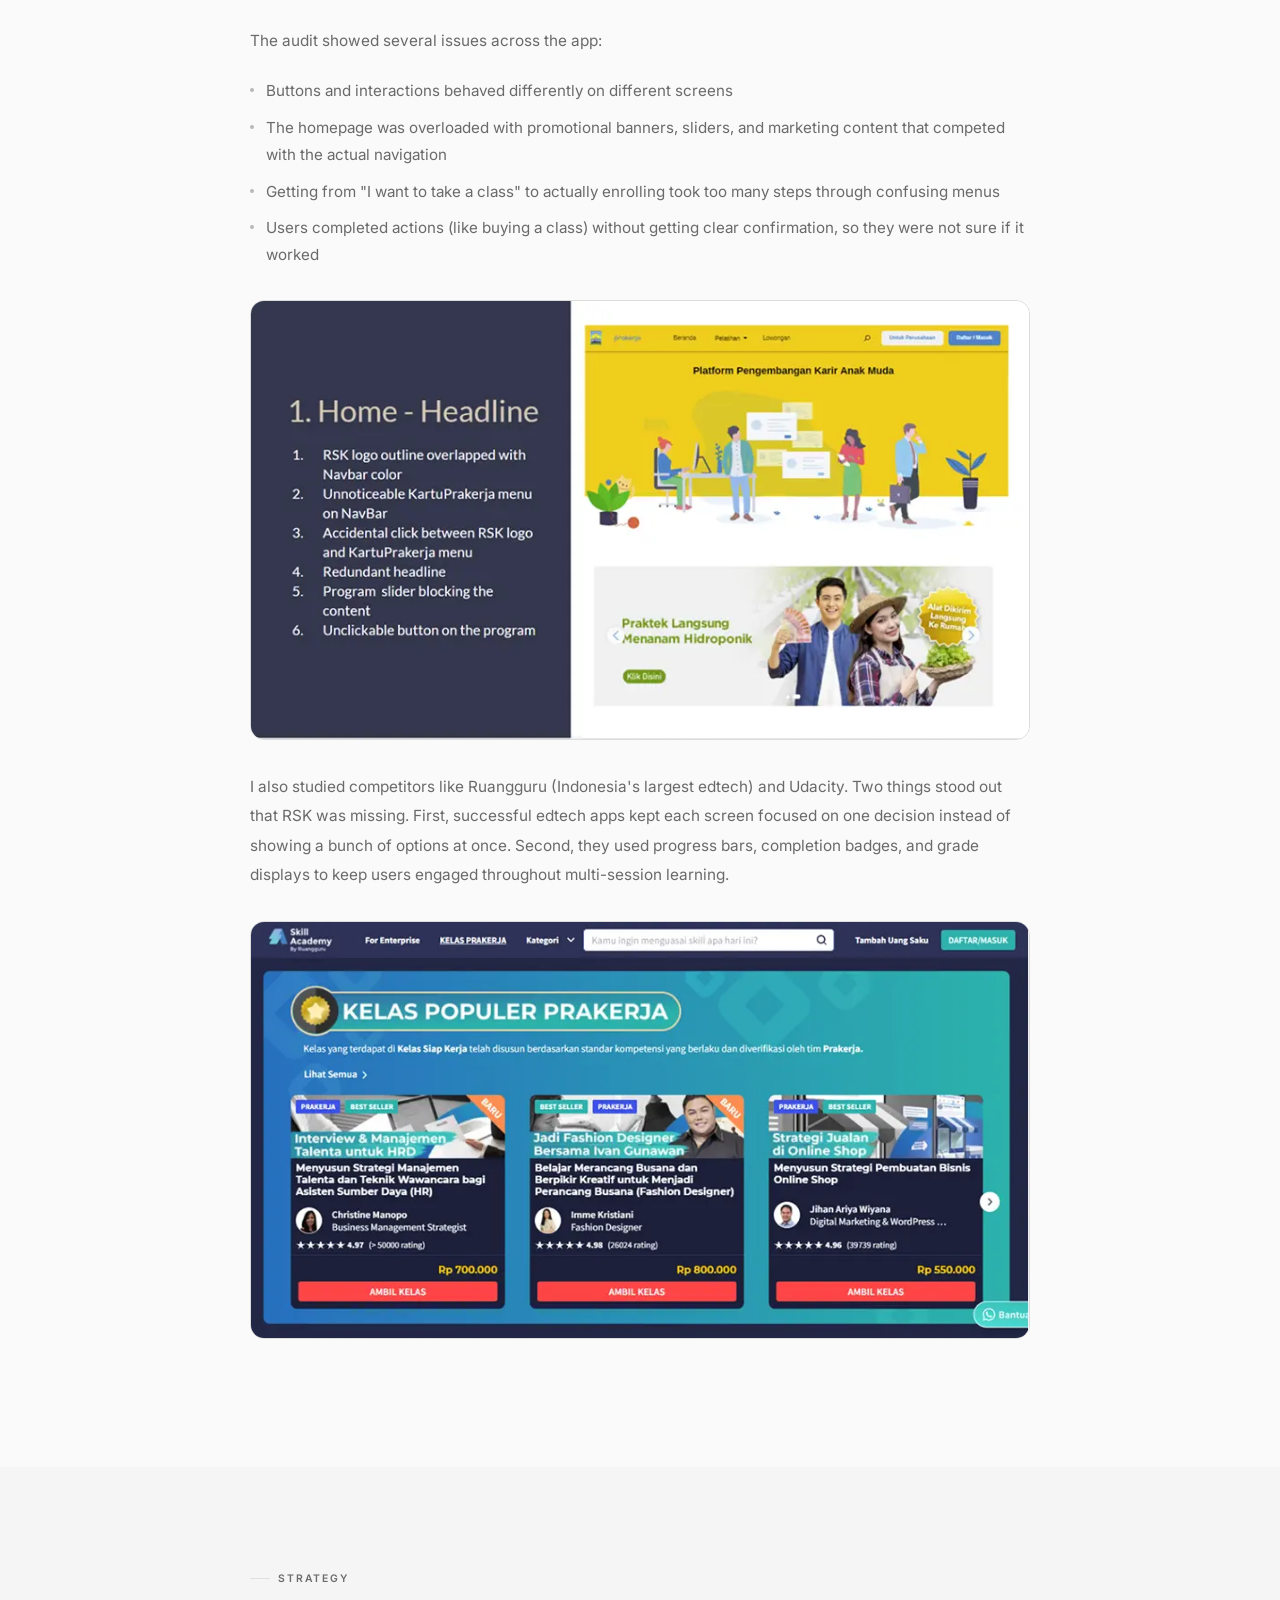
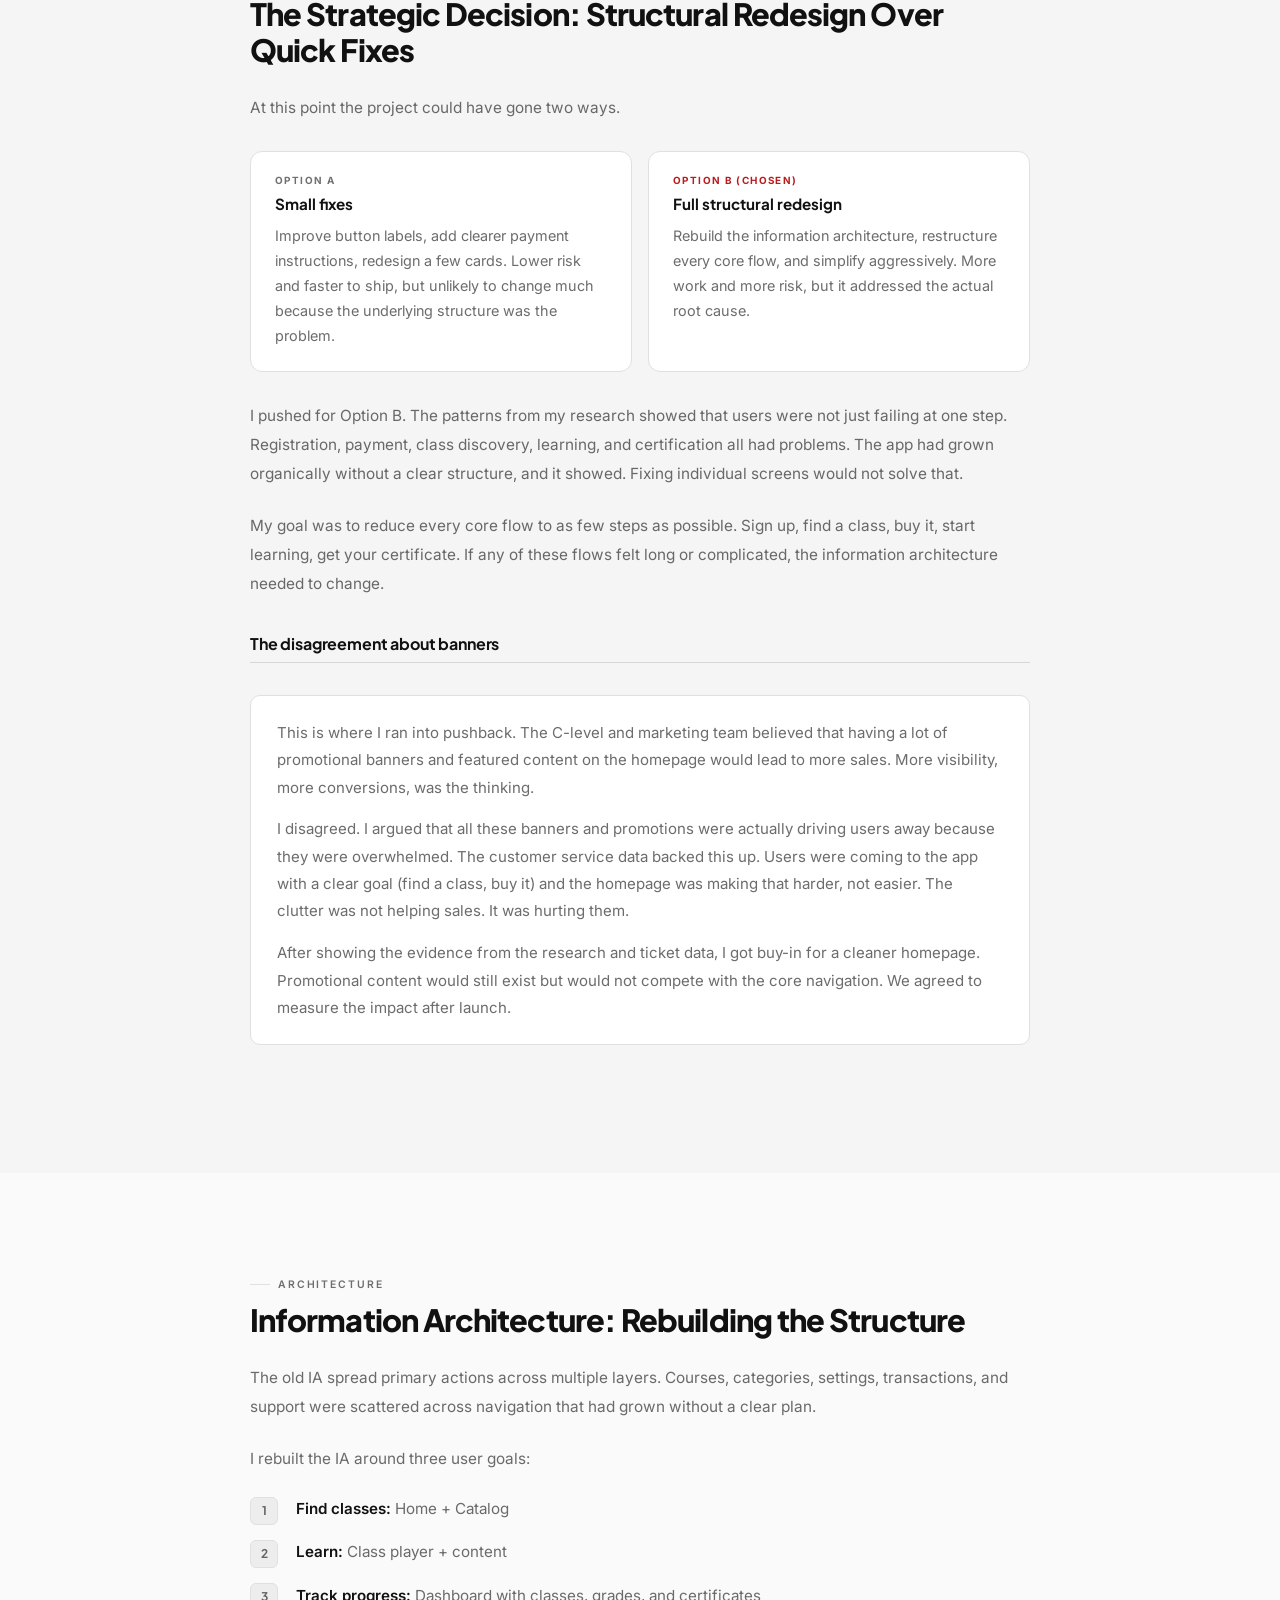
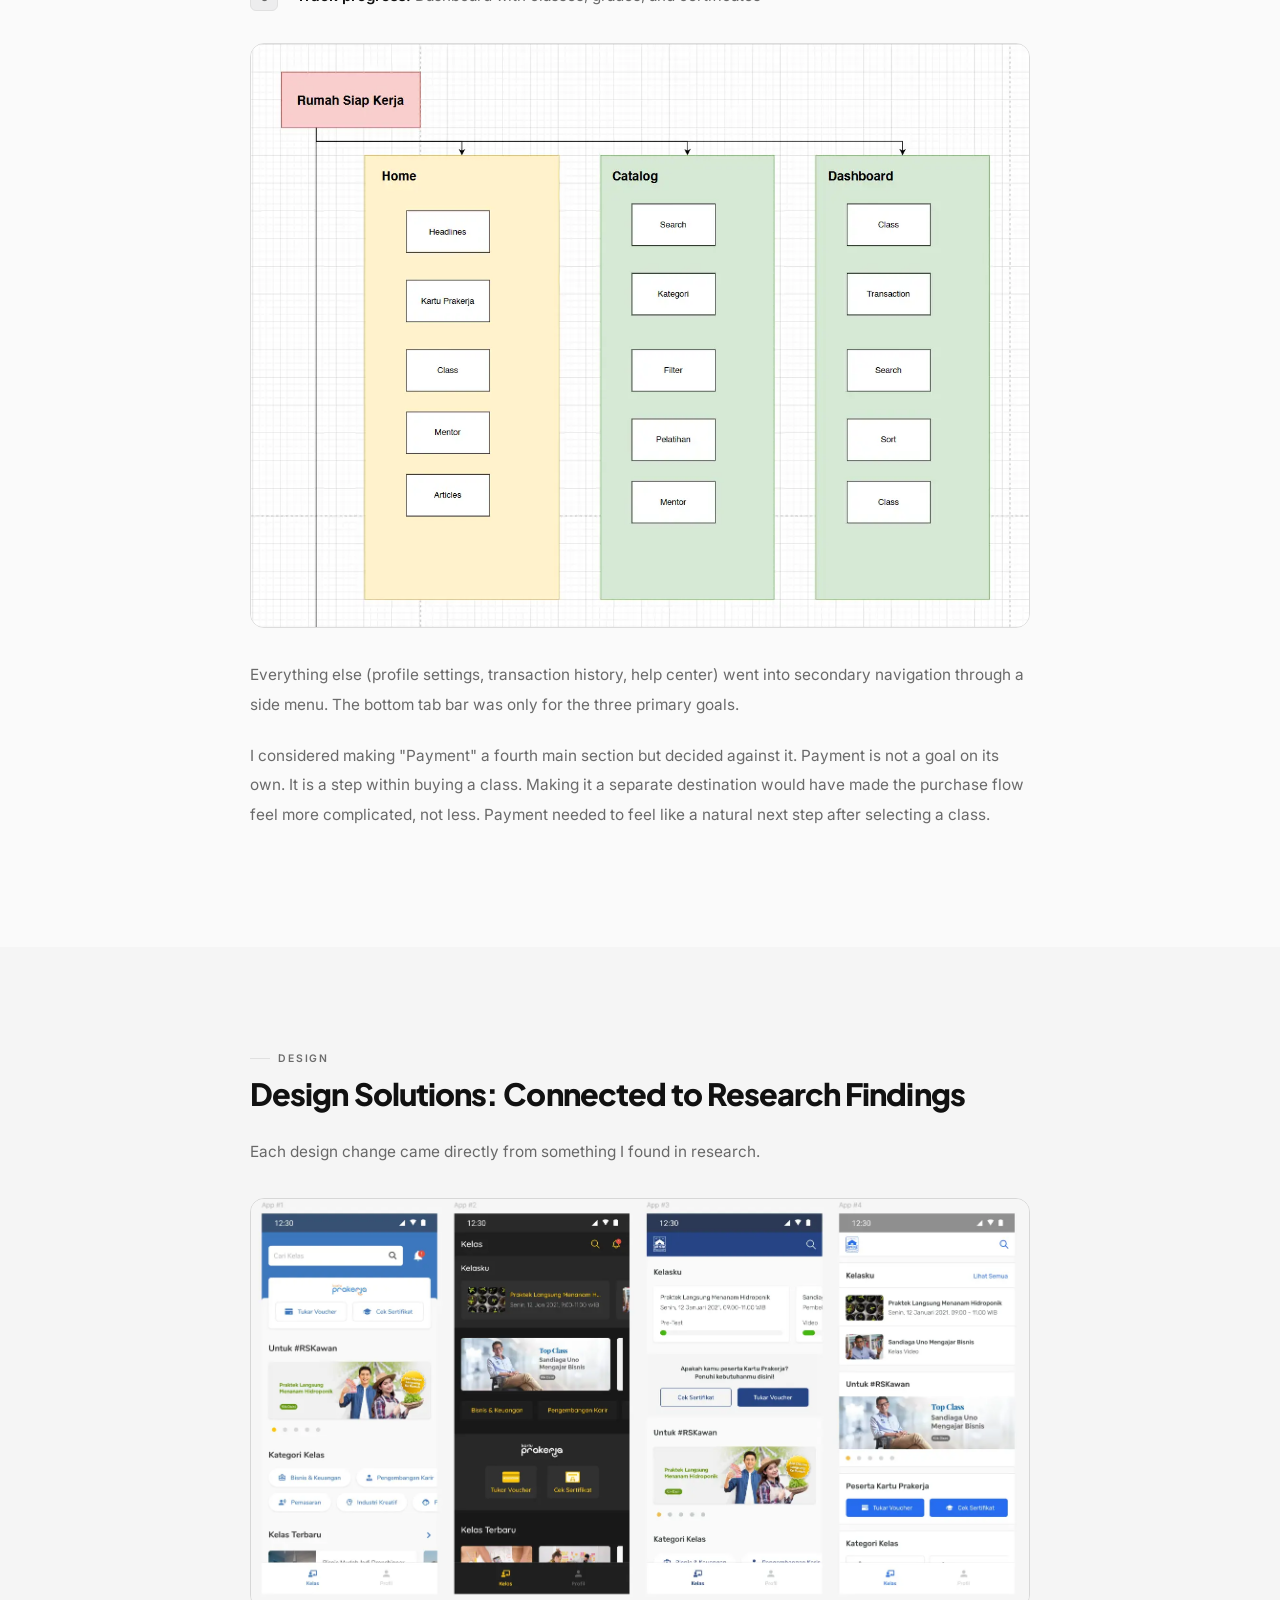
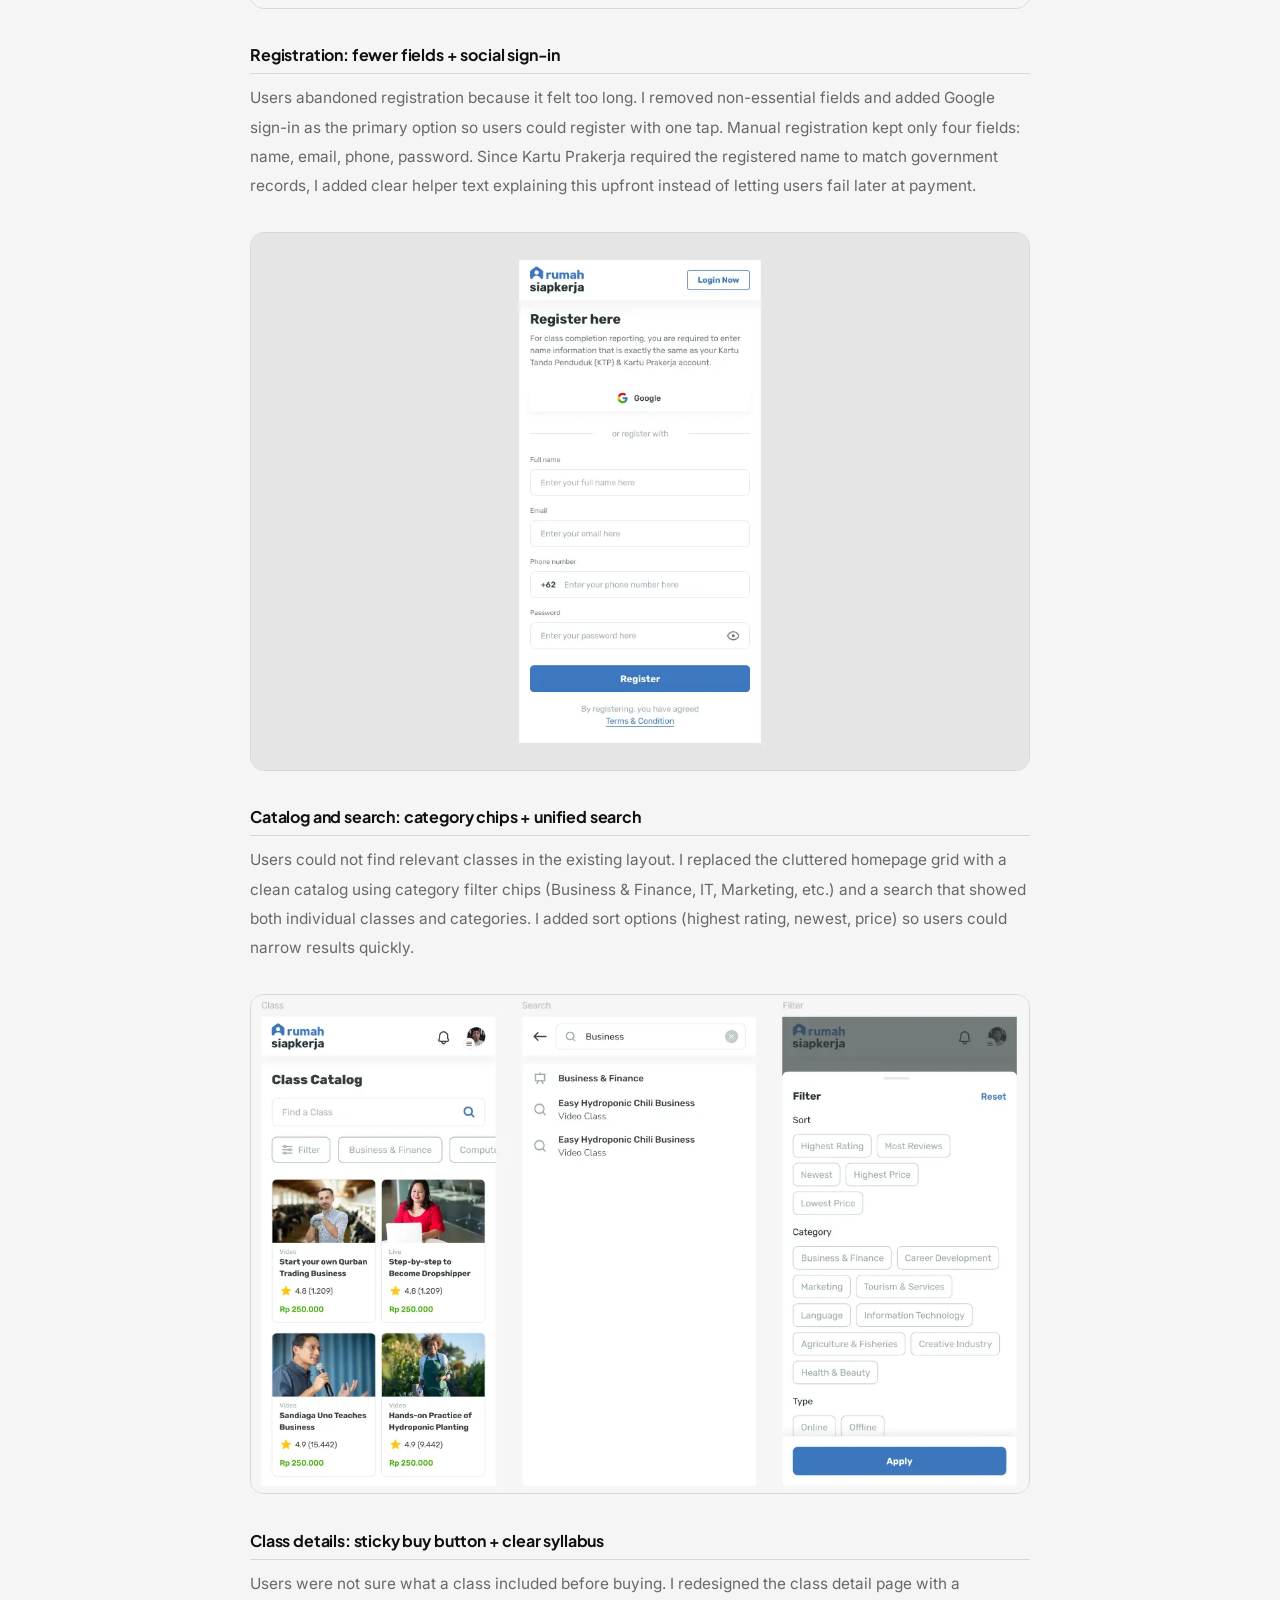
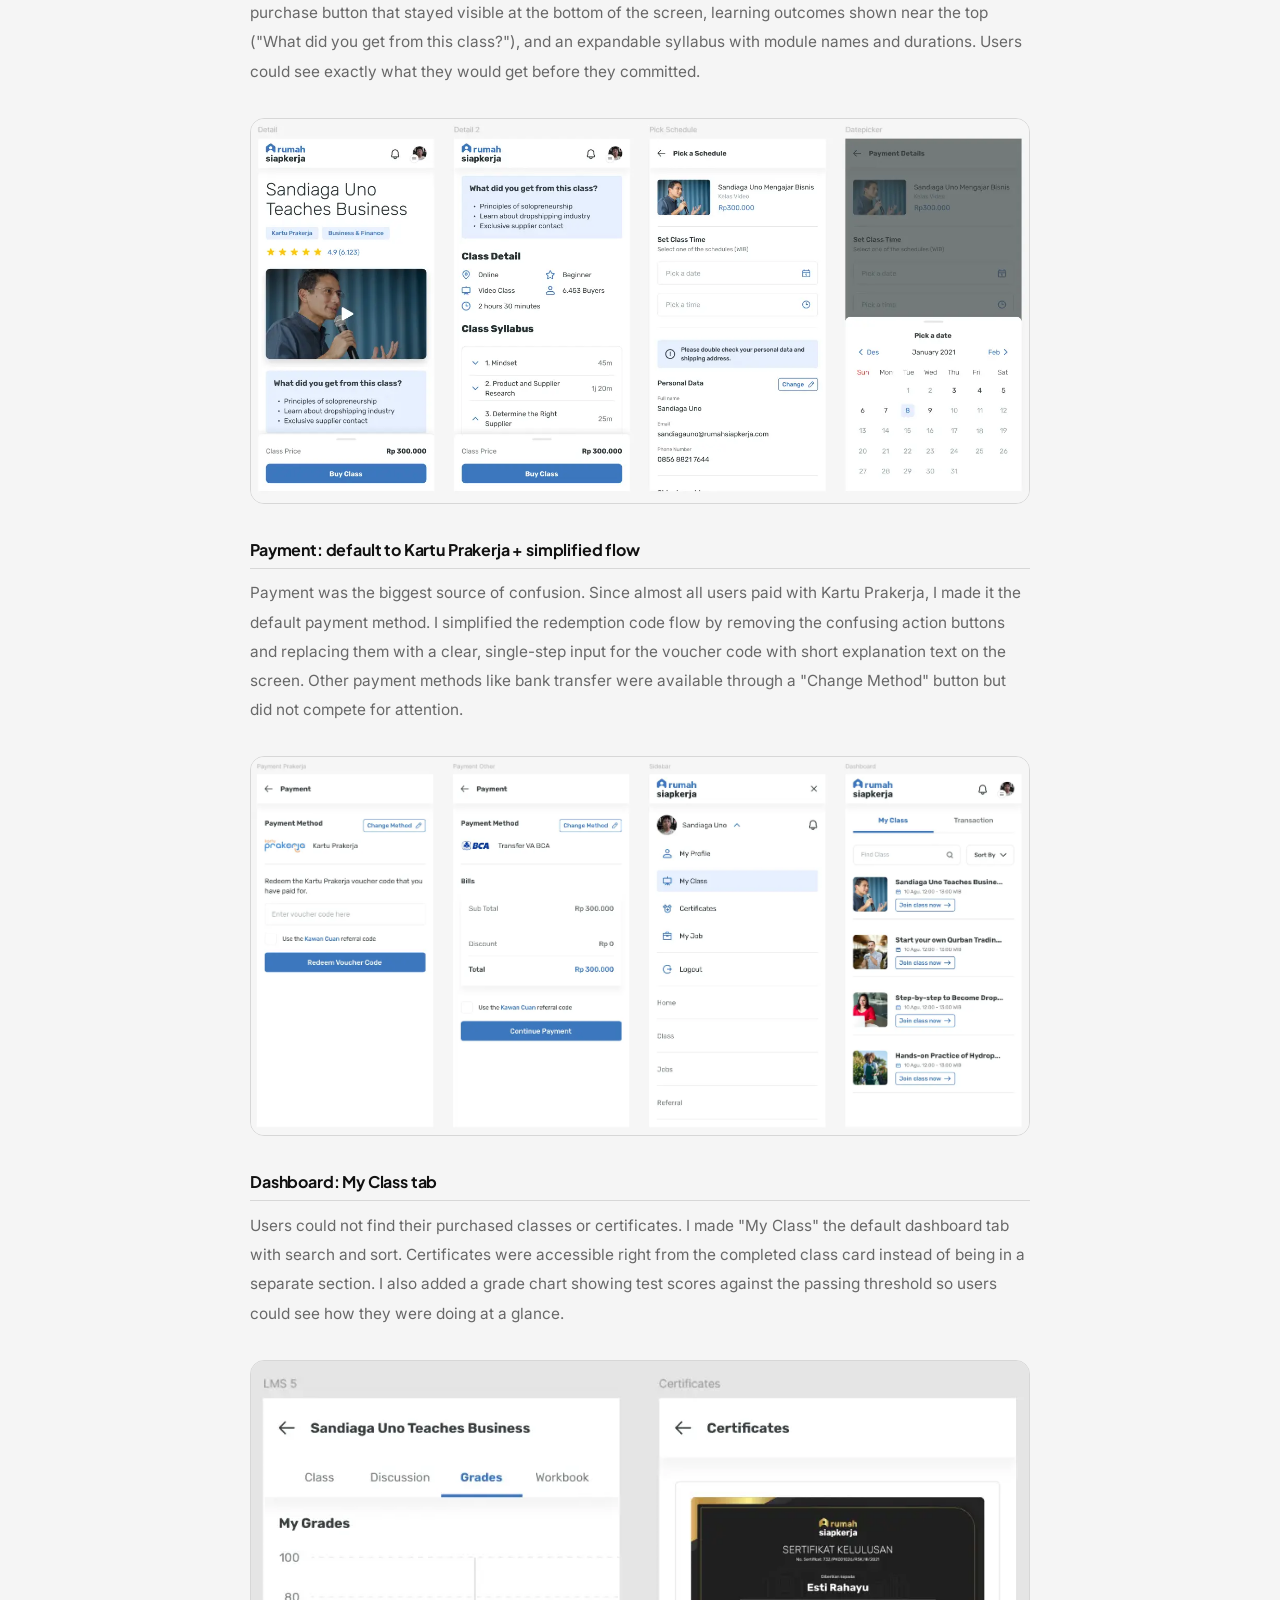
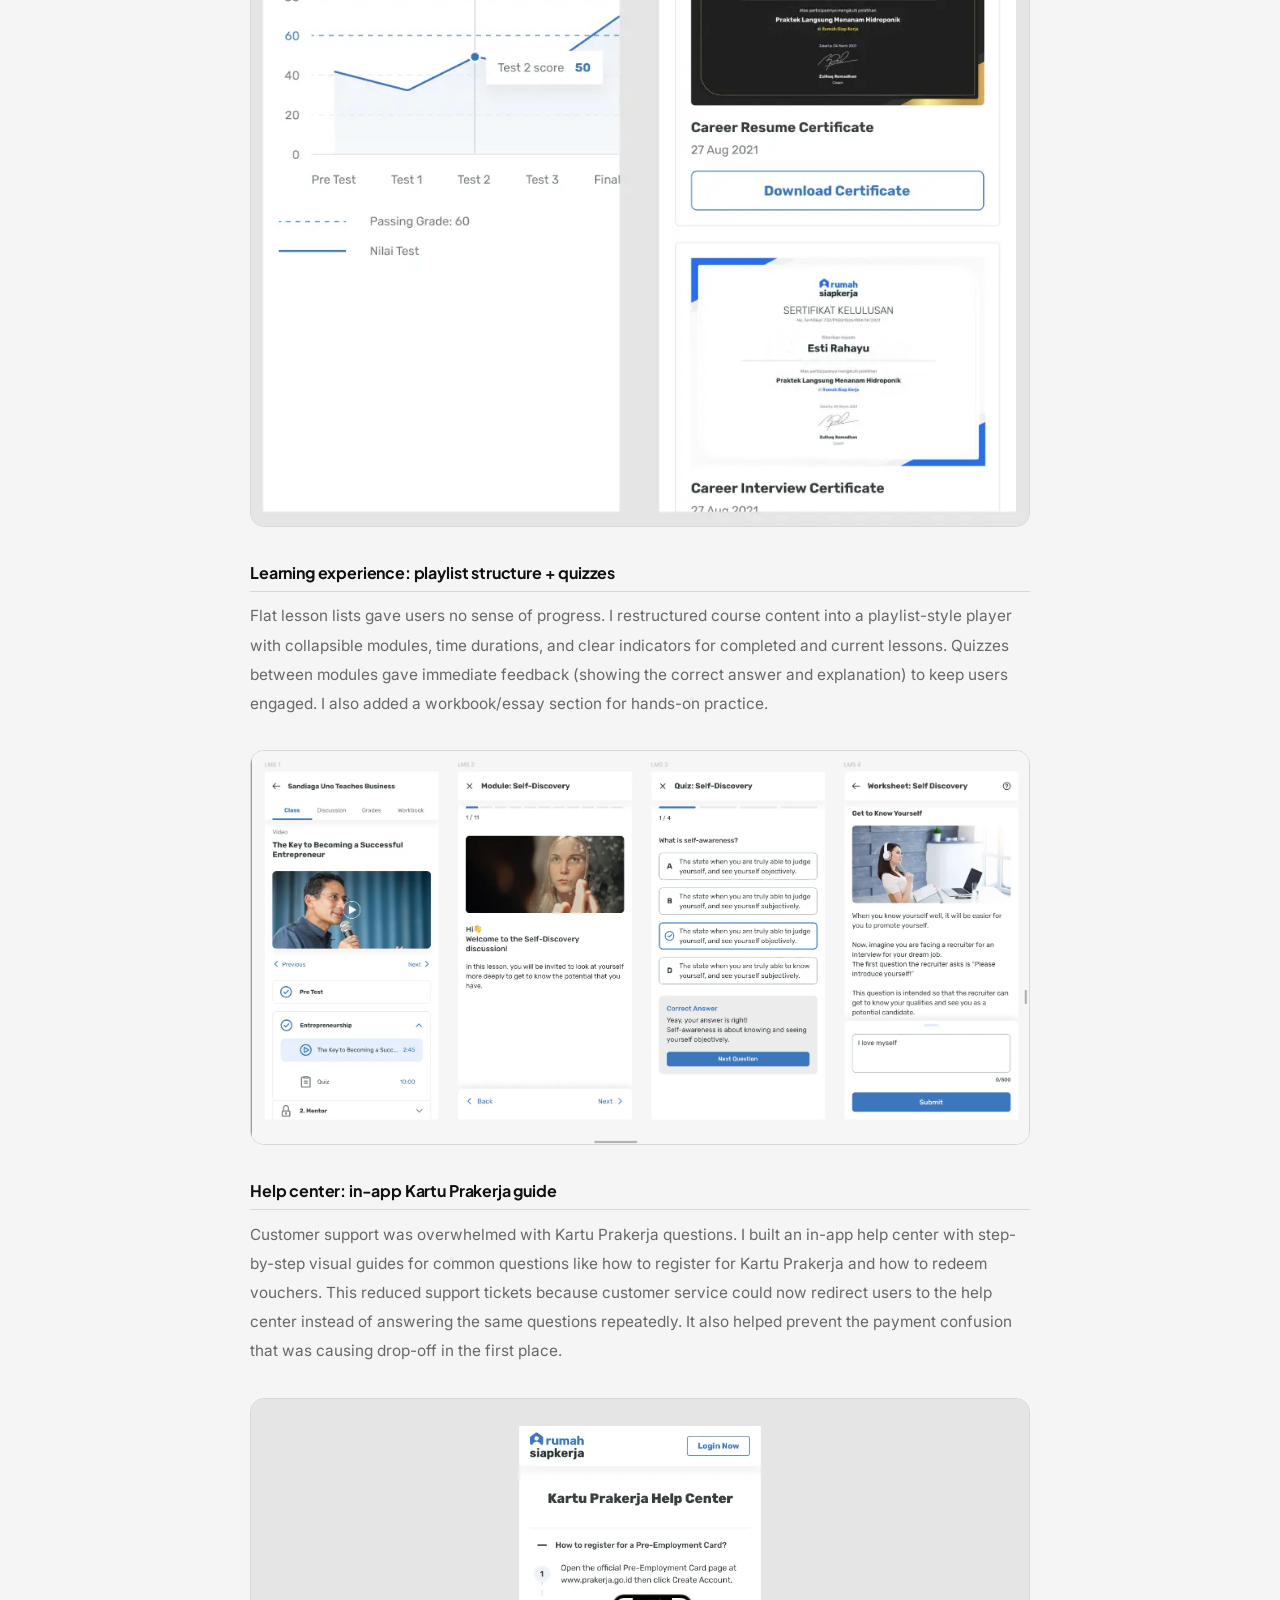
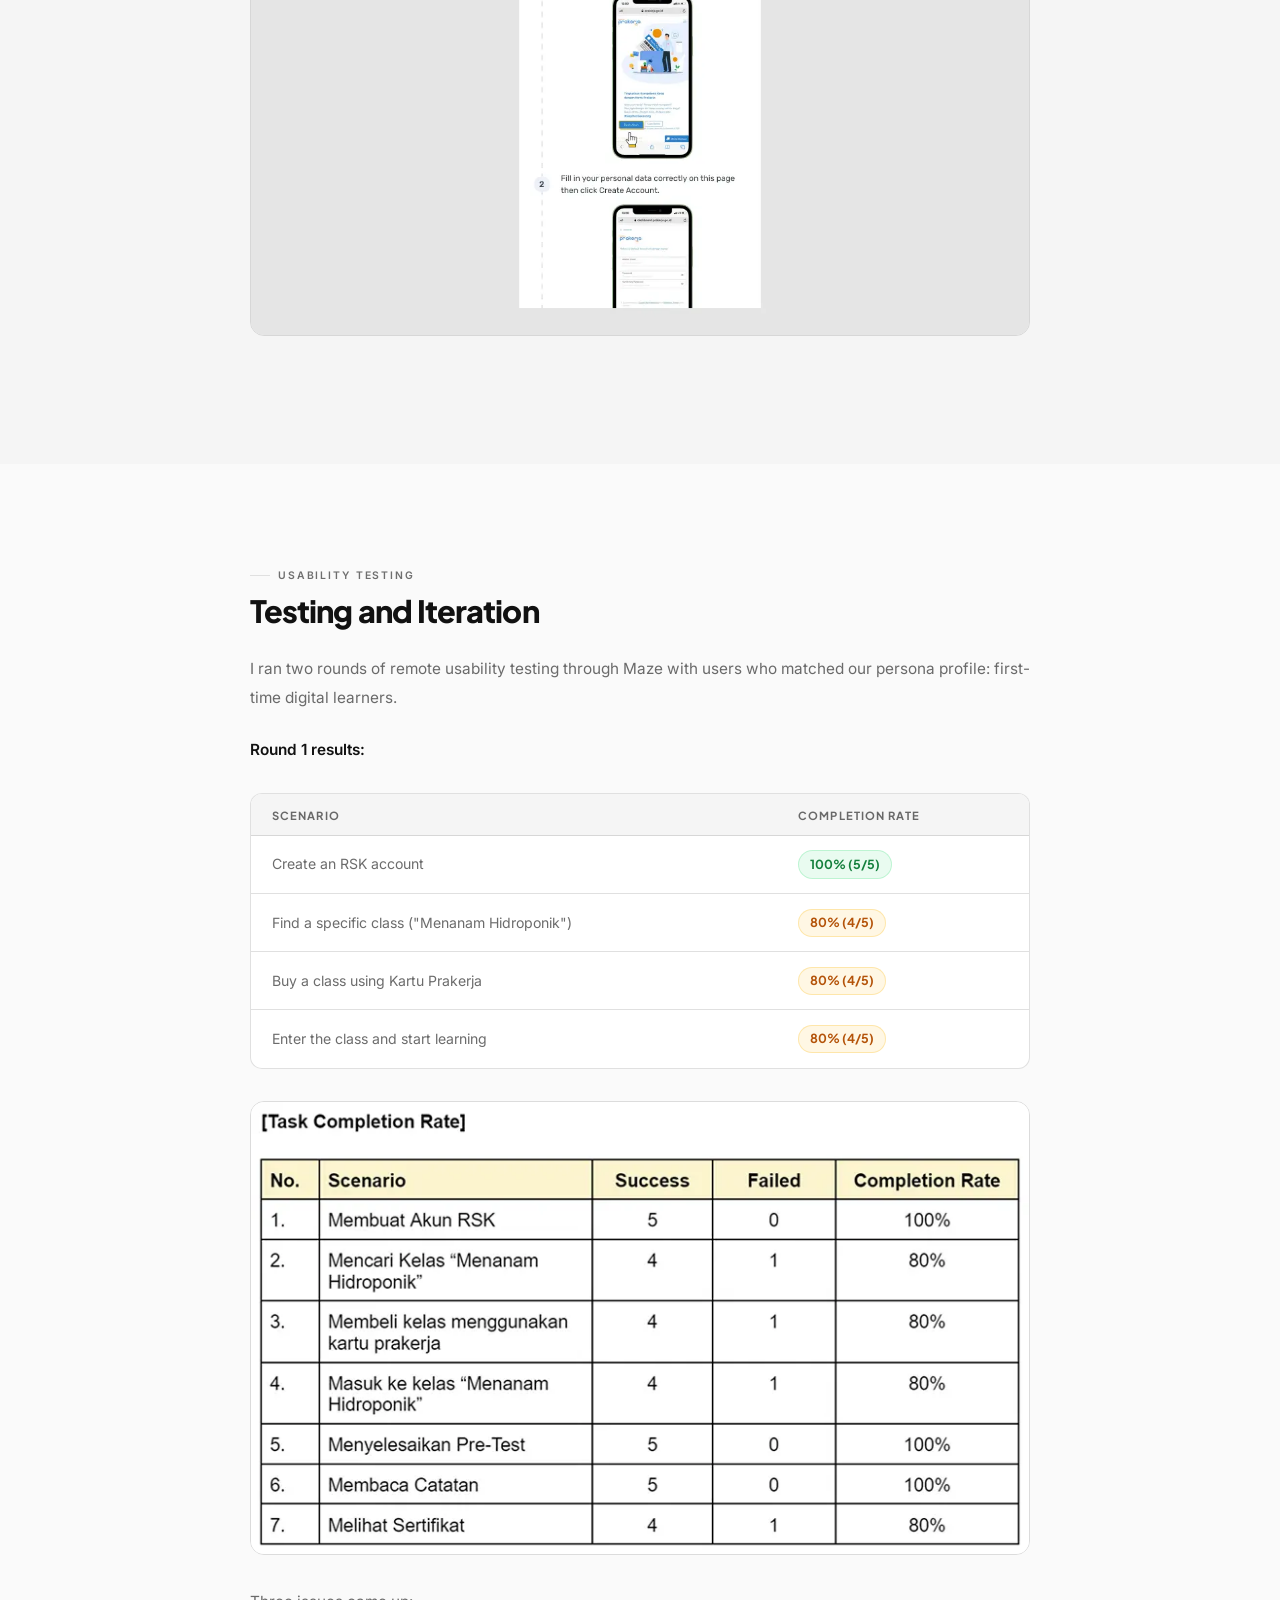
==== commit 281b622f: "Consolidate red into a single sparing accent token Reduce four red variables to --red (+ darker --re" ====
--- a/rsk-case-study.html
+++ b/rsk-case-study.html
@@ -17,115 +17,6 @@
     <link rel="icon" type="image/webp" href="./assets/favicon.webp" />
     <link rel="stylesheet" href="css/style.css" />
     <link rel="stylesheet" href="css/case-study.css" />
-    <style>
-      /* ── Rate pills (RSK usability table) ── */
-      .cs-rate-pill {
-        display: inline-flex;
-        align-items: center;
-        gap: 0.35rem;
-        padding: 0.2rem 0.7rem;
-        border-radius: 100px;
-        font-size: 0.78rem;
-        font-weight: 700;
-        font-family: "Plus Jakarta Sans", sans-serif;
-      }
-      .cs-rate-100 {
-        background: #4ade801f;
-        color: #15803d;
-        border: 1px solid #4ade8047;
-      }
-      .cs-rate-80 {
-        background: #fbbf241f;
-        color: #b45309;
-        border: 1px solid #fbbf244c;
-      }
-
-      /* ── Impact metrics ── */
-      .cs-metrics-grid {
-        display: grid;
-        grid-template-columns: repeat(3, 1fr);
-        gap: 1.2rem;
-        margin: 2.2rem 0;
-      }
-      .cs-metric-card {
-        background: var(--bg3);
-        border: 1px solid var(--border);
-        border-radius: 16px;
-        padding: 1.6rem 1.4rem;
-        position: relative;
-        overflow: hidden;
-      }
-      .cs-metric-card::before {
-        content: "";
-        position: absolute;
-        top: 0;
-        left: 0;
-        right: 0;
-        height: 1px;
-        background: var(--divider);
-      }
-      .cs-metric-label {
-        font-size: 0.65rem;
-        letter-spacing: 0.12em;
-        text-transform: uppercase;
-        color: var(--white-faint);
-        font-weight: 600;
-        margin-bottom: 1.1rem;
-      }
-      .cs-metric-before {
-        font-family: "Plus Jakarta Sans", sans-serif;
-        font-size: 0.82rem;
-        font-weight: 600;
-        color: var(--white-faint);
-        text-decoration: line-through;
-        text-decoration-color: #1111114c;
-        display: block;
-        margin-bottom: 0.4rem;
-      }
-      .cs-metric-after {
-        font-family: "Plus Jakarta Sans", sans-serif;
-        font-size: 2.8rem;
-        font-weight: 800;
-        color: var(--crimson);
-        letter-spacing: -0.04em;
-        line-height: 1;
-        display: block;
-      }
-      .cs-metric-footer {
-        display: flex;
-        justify-content: space-between;
-        align-items: center;
-        margin-top: 1rem;
-        padding-top: 0.9rem;
-        border-top: 1px solid var(--border);
-      }
-      .cs-metric-year {
-        font-size: 0.66rem;
-        color: var(--white-faint);
-        font-weight: 500;
-      }
-      .cs-metric-growth {
-        font-size: 0.76rem;
-        font-weight: 700;
-        color: #15803d;
-        background: #4ade801a;
-        border: 1px solid #4ade8038;
-        border-radius: 100px;
-        padding: 0.2rem 0.65rem;
-      }
-
-      /* ── Responsive (RSK-specific) ── */
-      @media (max-width: 900px) {
-        .cs-metrics-grid {
-          grid-template-columns: 1fr 1fr;
-        }
-      }
-      @media (max-width: 768px) {
-        .cs-metrics-grid {
-          grid-template-columns: 1fr;
-        }
-      }
-    </style>
   </head>
 
   <body>
--- a/css/style.css
+++ b/css/style.css
@@ -5,9 +5,7 @@
   --surface: #ededee;
   --divider: #e0e0e0;
   --red: #b91c1c;
-  --red-hover: #dc2626;
-  --crimson: #9f1515;
-  --crimson-dim: #9f15151a;
+  --red-hover: #991b1b;
   --white: #111111;
   --white-dim: #1111119e;
   --white-faint: #11111199;
@@ -50,7 +48,7 @@
   height: auto;
   overflow: visible;
   background: var(--bg3);
-  color: var(--crimson);
+  color: var(--red);
   padding: 0.6rem 1.2rem;
   border: 2px solid var(--white);
   border-radius: 6px;
@@ -126,22 +124,19 @@
   transition: color 0.2s;
 }
 .nav-links a:hover {
-  color: var(--crimson);
+  color: var(--red);
 }
 .nav-cta {
   padding: 0.5rem 1.2rem !important;
-  border: 1px solid #9f151533 !important;
   border-radius: 6px;
-  color: var(--crimson) !important;
+  color: #ffffff !important;
   font-weight: 600 !important;
-  background: transparent;
-  transition:
-    background 0.2s,
-    box-shadow 0.2s !important;
+  background: var(--red);
+  transition: background 0.2s !important;
 }
 .nav-cta:hover {
-  background: #9f151514 !important;
-  box-shadow: 0 0 20px #9f151526 !important;
+  background: var(--red-hover);
+  color: #ffffff !important;
 }
 
 /* HERO */
@@ -171,13 +166,9 @@
   font-size: 0.73rem;
   letter-spacing: 0.16em;
   text-transform: uppercase;
-  color: var(--crimson);
+  color: var(--white-dim);
   font-weight: 600;
   margin-bottom: 1.6rem;
-  padding: 0.4rem 1rem 0.4rem 0.6rem;
-  background: #9f151512;
-  border: 1px solid #9f151533;
-  border-radius: 100px;
   width: fit-content;
   opacity: 0;
   animation: fadeUp 0.6s ease 0.1s forwards;
@@ -232,11 +223,9 @@
   text-decoration: none;
   transition: all 0.25s;
   display: inline-block;
-  box-shadow: 0 4px 24px #b91c1c59;
 }
 .btn-glow:hover {
   background: var(--red-hover);
-  box-shadow: 0 8px 40px #b91c1c80;
   transform: translateY(-2px);
 }
 
@@ -257,7 +246,6 @@
 .btn-ghost:hover {
   border-color: var(--border-bright);
   color: var(--white);
-  box-shadow: 0 4px 20px #9f15151f;
   transform: translateY(-2px);
 }
 
@@ -292,7 +280,7 @@
 .scroll-top:hover {
   background: #ffffff;
   border-color: var(--border-bright);
-  color: var(--crimson);
+  color: var(--red);
 }
 
 .hero-stats {
@@ -314,7 +302,7 @@
   line-height: 1;
 }
 .stat-big span {
-  color: var(--crimson);
+  color: var(--red);
 }
 .stat-small {
   font-size: 0.75rem;
@@ -335,35 +323,13 @@
 
 .hero-card {
   width: 360px;
-  background: linear-gradient(
-    145deg,
-    #f8f8f8b8 0%,
-    #fffffff5 100%
-  );
+  background: var(--bg3);
   border: 1px solid #0000001f;
   border-radius: 22px;
   padding: 2rem;
-  backdrop-filter: blur(24px);
-  box-shadow:
-    0 40px 80px #0000001a,
-    0 0 40px #b91c1c18;
+  box-shadow: 0 40px 80px #0000001a;
   position: relative;
   overflow: hidden;
-}
-
-.hero-card::before {
-  content: "";
-  position: absolute;
-  top: 0;
-  left: 0;
-  right: 0;
-  height: 1px;
-  background: linear-gradient(
-    90deg,
-    transparent 0%,
-    #9f151580 50%,
-    transparent 100%
-  );
 }
 
 .card-top {
@@ -401,7 +367,6 @@
   overflow: hidden;
   border: 2px solid #00000033;
   margin: 0 auto 1rem;
-  box-shadow: 0 0 20px #b91c1c18;
 }
 .card-photo img {
   width: 100%;
@@ -492,7 +457,7 @@
   font-size: 1.05rem;
   font-weight: 700;
   letter-spacing: -0.02em;
-  color: var(--crimson);
+  color: var(--red);
 }
 .fb-lbl {
   color: var(--white-dim);
@@ -646,16 +611,6 @@
 .ac-btn:hover { background: #00000070; }
 .ac-btn-prev { left: 10px; }
 .ac-btn-next { right: 10px; }
-.img-glow {
-  position: absolute;
-  inset: -1px;
-  border-radius: 20px;
-  box-shadow:
-    0 0 40px #b91c1c1f,
-    inset 0 0 20px #b91c1c08;
-  pointer-events: none;
-}
-
 .exp-badge {
   position: absolute;
   bottom: -20px;
@@ -666,7 +621,6 @@
   border: 1px solid var(--border-bright);
   border-radius: 16px;
   padding: 1.1rem 1.5rem;
-  box-shadow: 0 0 24px #9f15151f;
 }
 .exp-badge .en {
   font-family: "Plus Jakarta Sans", sans-serif;
@@ -738,16 +692,6 @@
   border-color: var(--border-bright);
   color: var(--white);
 }
-.skill-chip--highlight {
-  border-color: #9f151533;
-  background: var(--crimson-dim);
-  color: var(--crimson);
-}
-.skill-chip--highlight:hover {
-  border-color: #9f15154d;
-  background: #9f151526;
-}
-
 /* PROJECTS */
 #projects {
   background: var(--bg);
@@ -777,24 +721,10 @@
   display: block;
   position: relative;
 }
-.project-card::after {
-  content: "";
-  position: absolute;
-  inset: 0;
-  background: linear-gradient(135deg, #b91c1c0a, transparent);
-  opacity: 0;
-  transition: opacity 0.3s;
-  pointer-events: none;
-}
 .project-card:hover {
   border-color: #00000038;
-  box-shadow:
-    0 0 30px #b91c1c14,
-    0 20px 50px #00000014;
+  box-shadow: 0 20px 50px #00000014;
   transform: translateY(-6px);
-}
-.project-card:hover::after {
-  opacity: 1;
 }
 
 .project-img {
@@ -874,7 +804,7 @@
   align-items: center;
   gap: 0.4rem;
   font-size: 0.82rem;
-  color: var(--crimson);
+  color: var(--red);
   font-weight: 600;
   transition: gap 0.2s;
 }
@@ -926,8 +856,7 @@
   border-radius: 50%;
 }
 .resume-col .tl:first-of-type .tl-bar::before {
-  background: var(--crimson);
-  box-shadow: 0 0 8px #9f151566;
+  background: var(--red);
 }
 .tl-date {
   font-size: 0.69rem;
@@ -984,23 +913,8 @@
   overflow: hidden;
   transition: all 0.3s;
 }
-.t-card::before {
-  content: "";
-  position: absolute;
-  top: 0;
-  left: 0;
-  right: 0;
-  height: 2px;
-  background: linear-gradient(90deg, transparent, var(--red), transparent);
-  opacity: 0;
-  transition: opacity 0.3s;
-}
 .t-card:hover {
   border-color: var(--border-bright);
-  box-shadow: 0 0 24px #b91c1c14;
-}
-.t-card:hover::before {
-  opacity: 1;
 }
 
 .t-qt {
@@ -1114,15 +1028,14 @@
 }
 .contact-link:hover {
   border-color: var(--border-bright);
-  color: var(--crimson);
-  background: #9f15150d;
+  color: var(--red);
   transform: translateX(3px);
 }
 .contact-link-icon {
   width: 28px;
   height: 28px;
   flex-shrink: 0;
-  background: #b91c1c14;
+  background: var(--surface);
   border: 1px solid var(--border);
   border-radius: 7px;
   display: flex;
@@ -1173,8 +1086,9 @@
 }
 .form-field input:focus,
 .form-field textarea:focus {
-  border-color: #9f151580;
-  box-shadow: 0 0 0 3px #9f151514;
+  border-color: var(--red);
+  /* single hardcoded red-alpha exception: 10% tint focus halo */
+  box-shadow: 0 0 0 3px #b91c1c1a;
 }
 .form-field textarea {
   resize: vertical;
@@ -1183,12 +1097,11 @@
 
 .form-field input.invalid,
 .form-field textarea.invalid {
-  border-color: #f8717199;
-  box-shadow: 0 0 0 3px #f8717114;
+  border-color: var(--red);
 }
 .field-error {
   font-size: 0.75rem;
-  color: #f87171;
+  color: var(--red);
   font-weight: 500;
 }
 .form-status {
@@ -1200,10 +1113,10 @@
   padding: 0.5rem 0;
 }
 .form-status--success {
-  color: #4ade80;
+  color: #15803d;
 }
 .form-status--error {
-  color: #f87171;
+  color: var(--red);
 }
 
 @media (prefers-reduced-motion: reduce) {
@@ -1248,7 +1161,7 @@
   transition: color 0.2s;
 }
 .footer-links a:hover {
-  color: var(--crimson);
+  color: var(--red);
 }
 
 ::-webkit-scrollbar {
@@ -1262,7 +1175,7 @@
   border-radius: 4px;
 }
 ::-webkit-scrollbar-thumb:hover {
-  background: var(--red);
+  background: #a8a8a8;
 }
 
 /* HAMBURGER */
--- a/css/case-study.css
+++ b/css/case-study.css
@@ -30,7 +30,7 @@
   text-decoration: none;
   transition: color 0.2s;
 }
-.cs-breadcrumb a:hover { color: var(--crimson); }
+.cs-breadcrumb a:hover { color: var(--red); }
 .cs-breadcrumb-sep { opacity: 0.35; margin: 0 0.1rem; }
 .cs-breadcrumb-current { color: var(--white-dim); }
 
@@ -53,13 +53,9 @@
   font-size: 0.7rem;
   letter-spacing: 0.14em;
   text-transform: uppercase;
-  color: var(--crimson);
+  color: var(--white-dim);
   font-weight: 600;
   margin-bottom: 1.6rem;
-  padding: 0.35rem 1rem 0.35rem 0.65rem;
-  background: #9f151512;
-  border: 1px solid #9f151533;
-  border-radius: 100px;
 }
 .cs-hero h1 {
   font-family: "Plus Jakarta Sans", sans-serif;
@@ -330,12 +326,9 @@
   border-radius: 12px;
   background: var(--bg3);
 }
-.cs-option-card--b {
-  border-color: #9f151533;
-  background: #9f15150a;
-}
 .cs-option-card--b .cs-option-tag {
-  color: var(--crimson);
+  color: var(--red);
+  font-weight: 700;
 }
 .cs-option-tag {
   font-size: 0.62rem;
@@ -583,7 +576,7 @@
   top: 0; left: 0;
   height: 2px;
   width: 0%;
-  background: var(--crimson);
+  background: var(--red);
   z-index: 10000;
   pointer-events: none;
 }
@@ -622,8 +615,7 @@
 }
 .cs-section-nav a:hover { color: var(--white-dim); }
 .cs-section-nav a.cs-nav-active {
-  color: var(--crimson);
-  background: var(--crimson-dim);
+  color: var(--red);
 }
 
 /* ── Prev / Next project navigation ── */
@@ -666,7 +658,7 @@
   transition: color 0.2s;
 }
 .cs-next-col:hover .cs-next-label {
-  color: var(--crimson);
+  color: var(--red);
 }
 .cs-next-title {
   font-family: "Plus Jakarta Sans", sans-serif;
@@ -711,3 +703,151 @@
 @media (max-width: 640px) {
   .cs-section-nav a { padding: 0.35rem 0.6rem; }
 }
+
+/* ── Page-specific components ── */
+
+/* Rate pills (RSK usability table) */
+.cs-rate-pill {
+  display: inline-flex;
+  align-items: center;
+  gap: 0.35rem;
+  padding: 0.2rem 0.7rem;
+  border-radius: 100px;
+  font-size: 0.78rem;
+  font-weight: 700;
+  font-family: "Plus Jakarta Sans", sans-serif;
+}
+.cs-rate-100 {
+  background: #4ade801f;
+  color: #15803d;
+  border: 1px solid #4ade8047;
+}
+.cs-rate-80 {
+  background: #fbbf241f;
+  color: #b45309;
+  border: 1px solid #fbbf244c;
+}
+
+/* Impact metrics (RSK) */
+.cs-metrics-grid {
+  display: grid;
+  grid-template-columns: repeat(3, 1fr);
+  gap: 1.2rem;
+  margin: 2.2rem 0;
+}
+.cs-metric-card {
+  background: var(--bg3);
+  border: 1px solid var(--border);
+  border-radius: 16px;
+  padding: 1.6rem 1.4rem;
+  position: relative;
+  overflow: hidden;
+}
+.cs-metric-card::before {
+  content: "";
+  position: absolute;
+  top: 0;
+  left: 0;
+  right: 0;
+  height: 1px;
+  background: var(--divider);
+}
+.cs-metric-label {
+  font-size: 0.65rem;
+  letter-spacing: 0.12em;
+  text-transform: uppercase;
+  color: var(--white-faint);
+  font-weight: 600;
+  margin-bottom: 1.1rem;
+}
+.cs-metric-before {
+  font-family: "Plus Jakarta Sans", sans-serif;
+  font-size: 0.82rem;
+  font-weight: 600;
+  color: var(--white-faint);
+  text-decoration: line-through;
+  text-decoration-color: #1111114c;
+  display: block;
+  margin-bottom: 0.4rem;
+}
+.cs-metric-after {
+  font-family: "Plus Jakarta Sans", sans-serif;
+  font-size: 2.8rem;
+  font-weight: 800;
+  color: var(--white);
+  letter-spacing: -0.04em;
+  line-height: 1;
+  display: block;
+}
+.cs-metric-footer {
+  display: flex;
+  justify-content: space-between;
+  align-items: center;
+  margin-top: 1rem;
+  padding-top: 0.9rem;
+  border-top: 1px solid var(--border);
+}
+.cs-metric-year {
+  font-size: 0.66rem;
+  color: var(--white-faint);
+  font-weight: 500;
+}
+.cs-metric-growth {
+  font-size: 0.76rem;
+  font-weight: 700;
+  color: #15803d;
+  background: #4ade801a;
+  border: 1px solid #4ade8038;
+  border-radius: 100px;
+  padding: 0.2rem 0.65rem;
+}
+@media (max-width: 900px) {
+  .cs-metrics-grid {
+    grid-template-columns: 1fr 1fr;
+  }
+}
+@media (max-width: 768px) {
+  .cs-metrics-grid {
+    grid-template-columns: 1fr;
+  }
+}
+
+/* Impact hero stat (Waresix) */
+.cs-impact-hero {
+  display: flex;
+  flex-direction: column;
+  align-items: flex-start;
+  gap: 0.65rem;
+  background: var(--bg3);
+  border: 1px solid var(--border);
+  border-radius: 16px;
+  padding: 2.2rem 2.4rem;
+  margin: 2.4rem 0;
+}
+.cs-impact-label {
+  font-size: 0.65rem;
+  letter-spacing: 0.14em;
+  text-transform: uppercase;
+  color: var(--white-faint);
+  font-weight: 600;
+}
+.cs-impact-number {
+  font-family: "Plus Jakarta Sans", sans-serif;
+  font-size: clamp(3rem, 5vw, 4.5rem);
+  font-weight: 800;
+  letter-spacing: -0.04em;
+  color: var(--white);
+  line-height: 1;
+}
+.cs-impact-desc {
+  font-size: 1rem;
+  color: var(--white-dim);
+  line-height: 1.6;
+  max-width: 480px;
+  margin-top: 0.3rem;
+}
+@media (max-width: 768px) {
+  .cs-impact-hero {
+    padding: 1.6rem 1.8rem;
+  }
+}
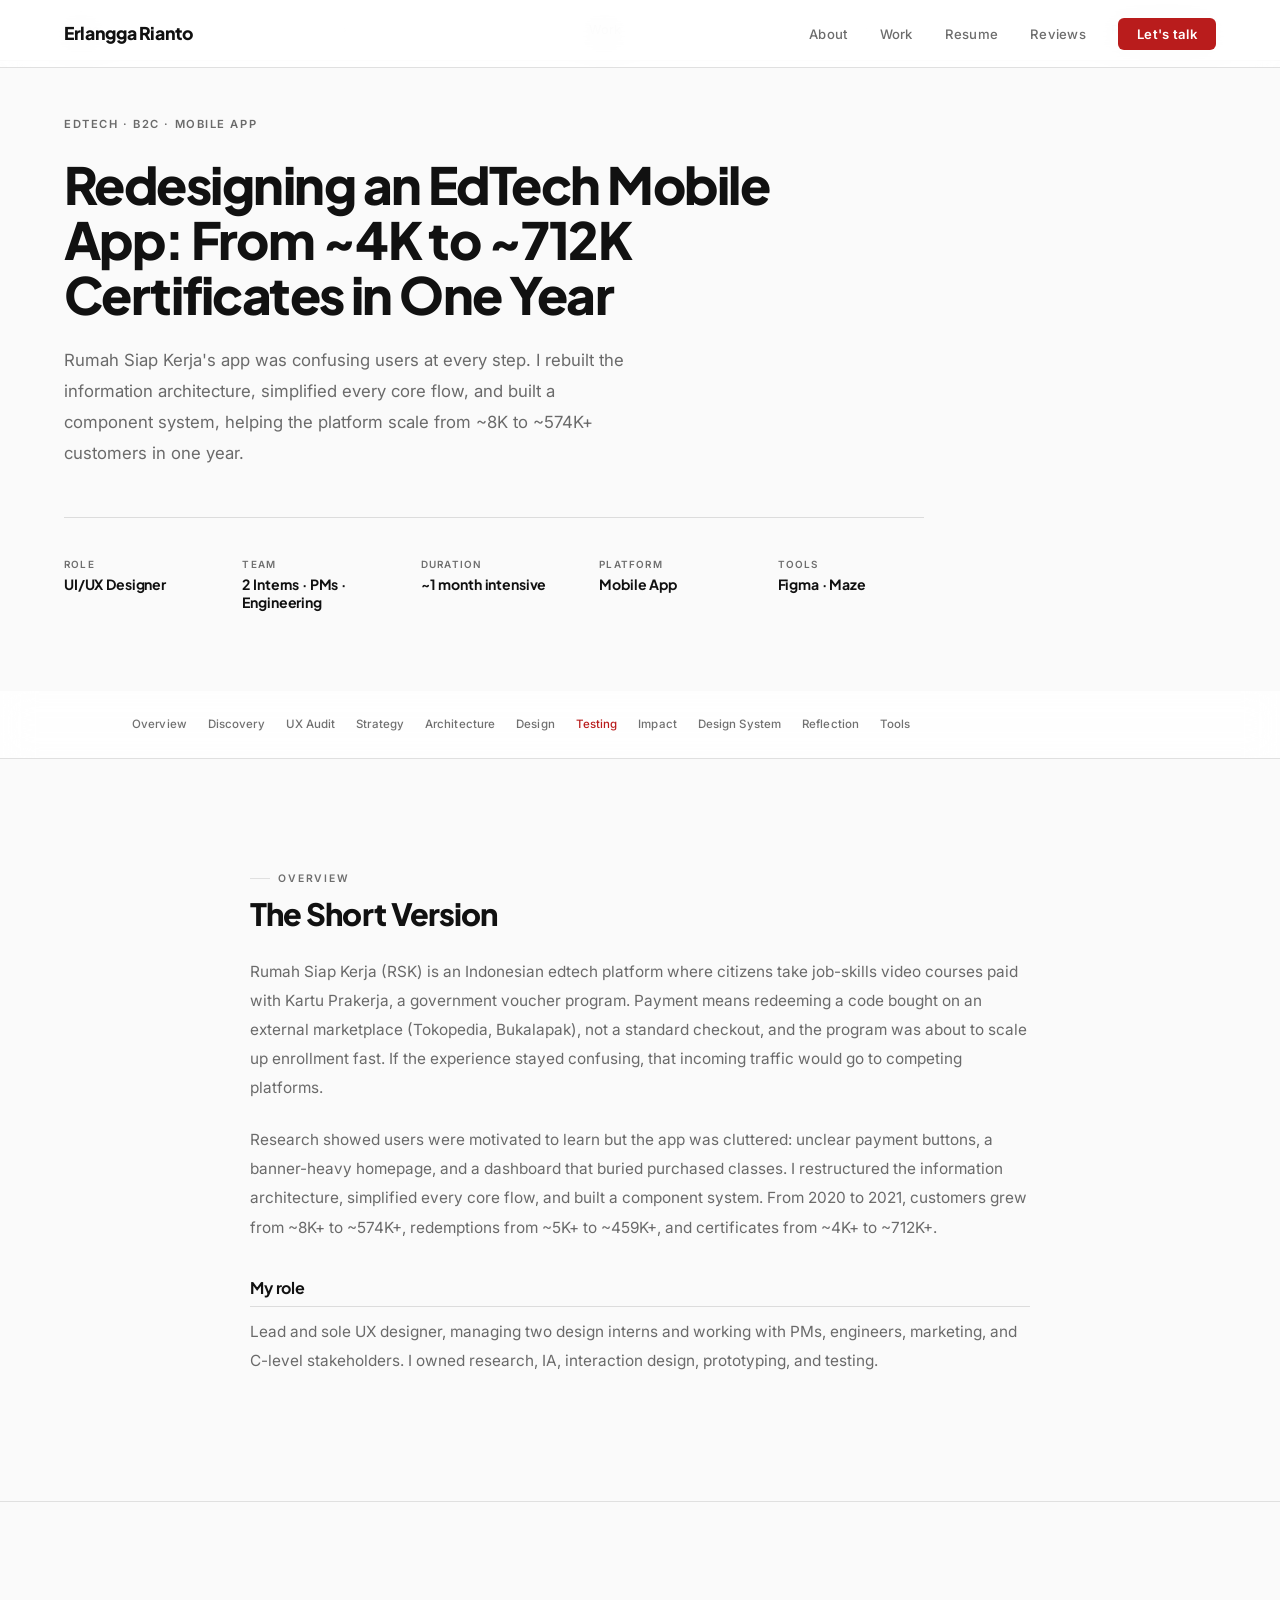
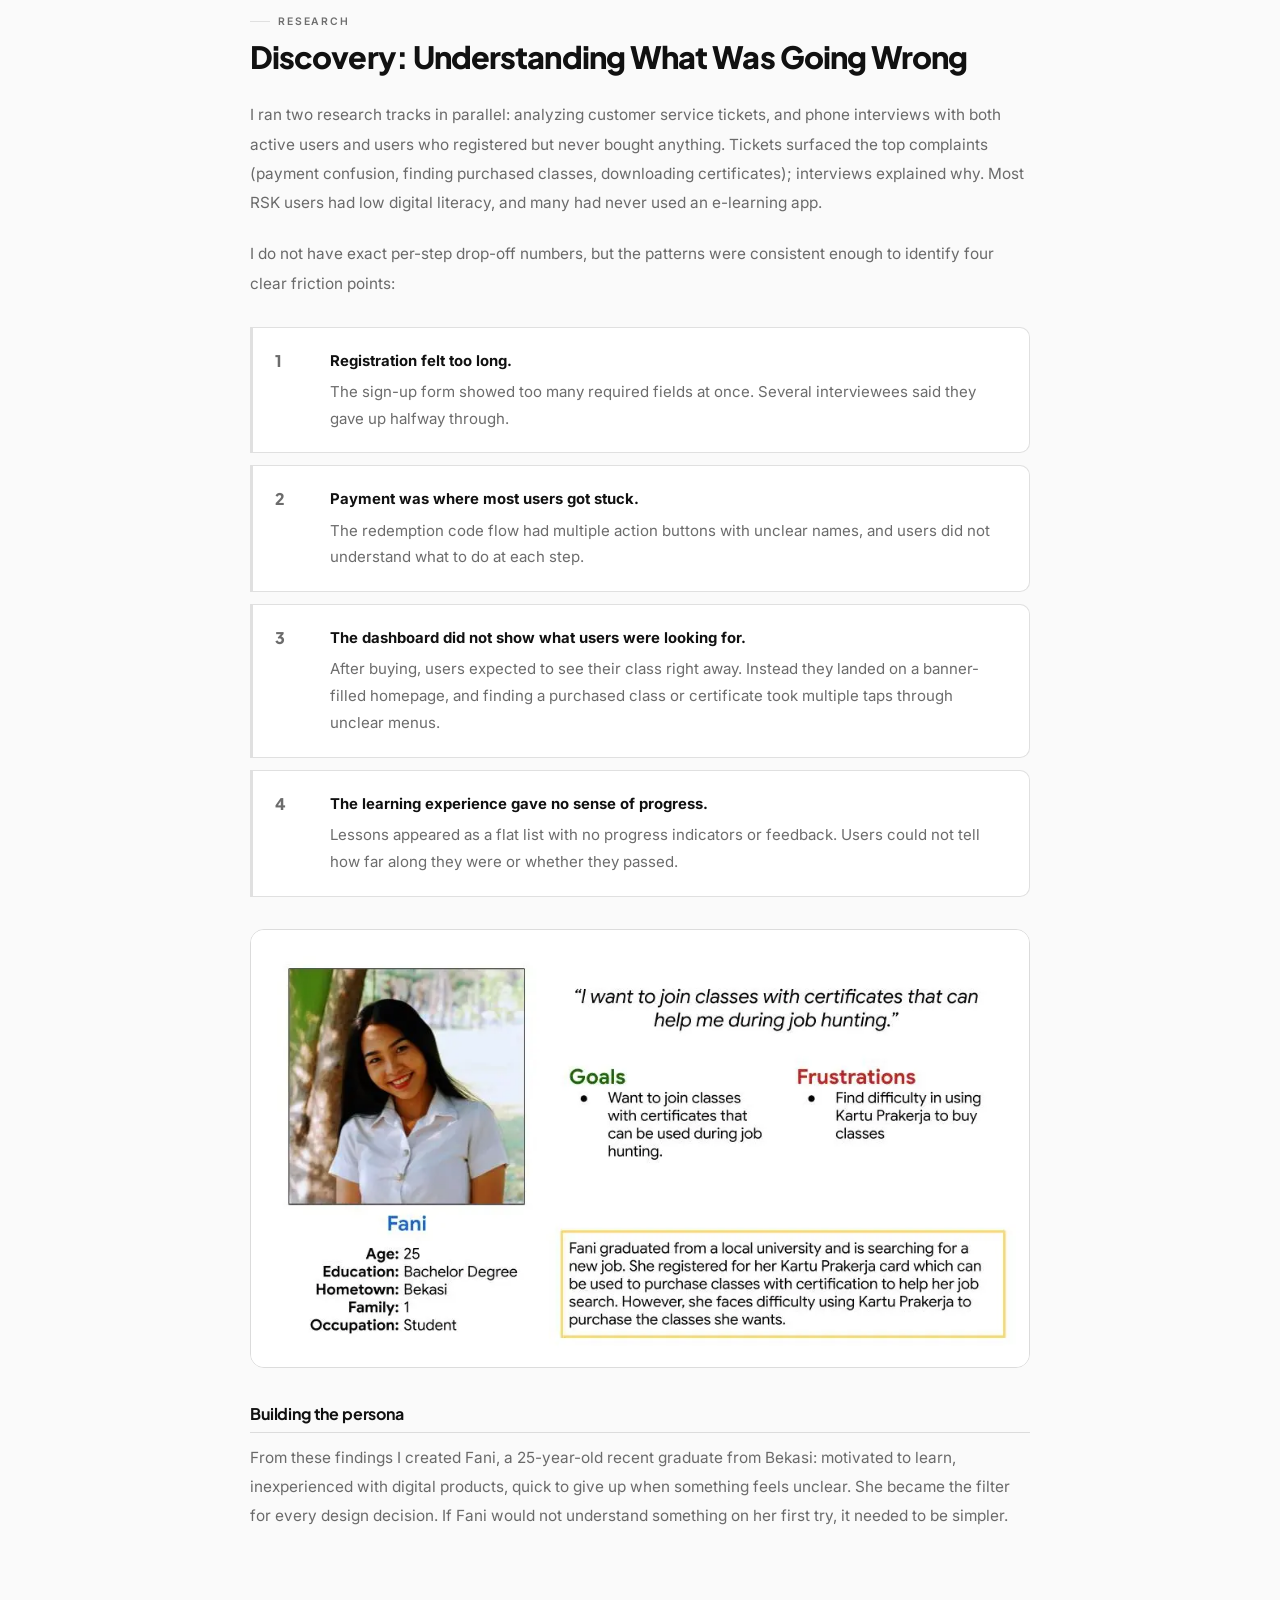
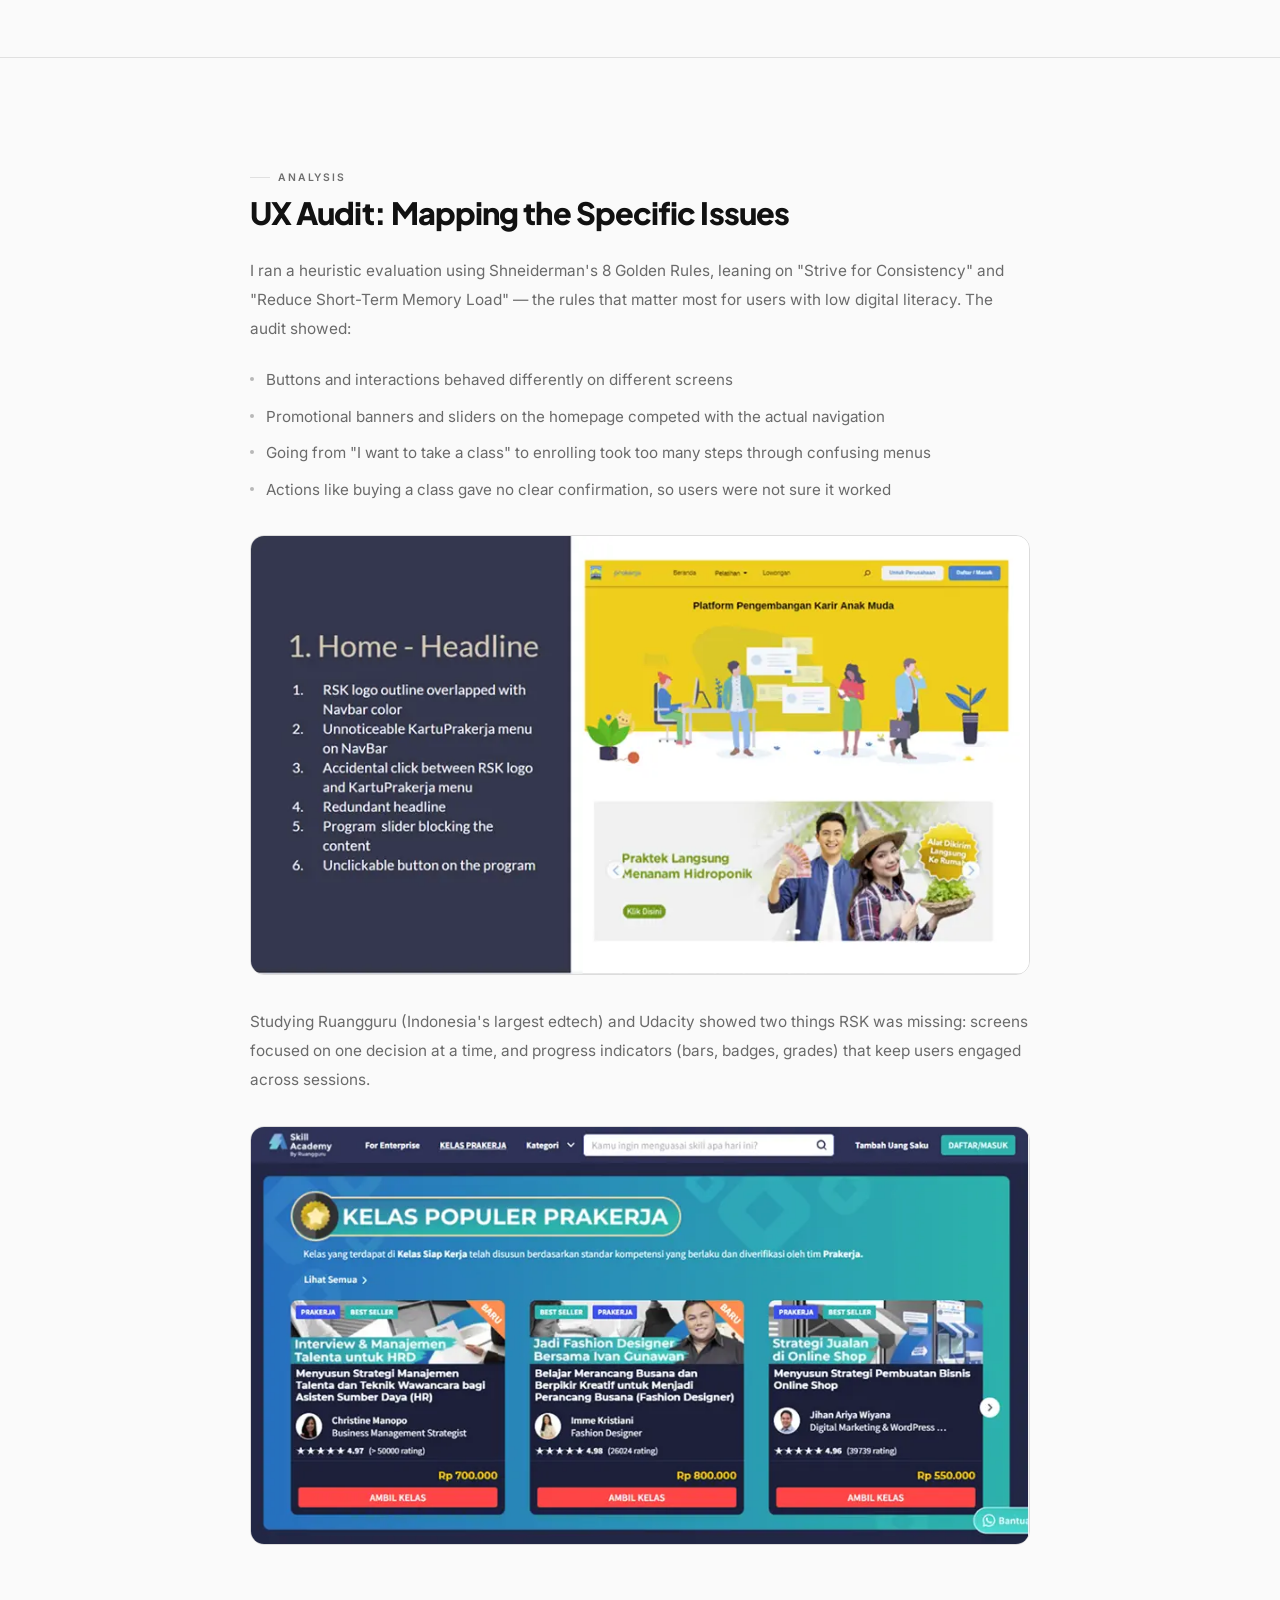
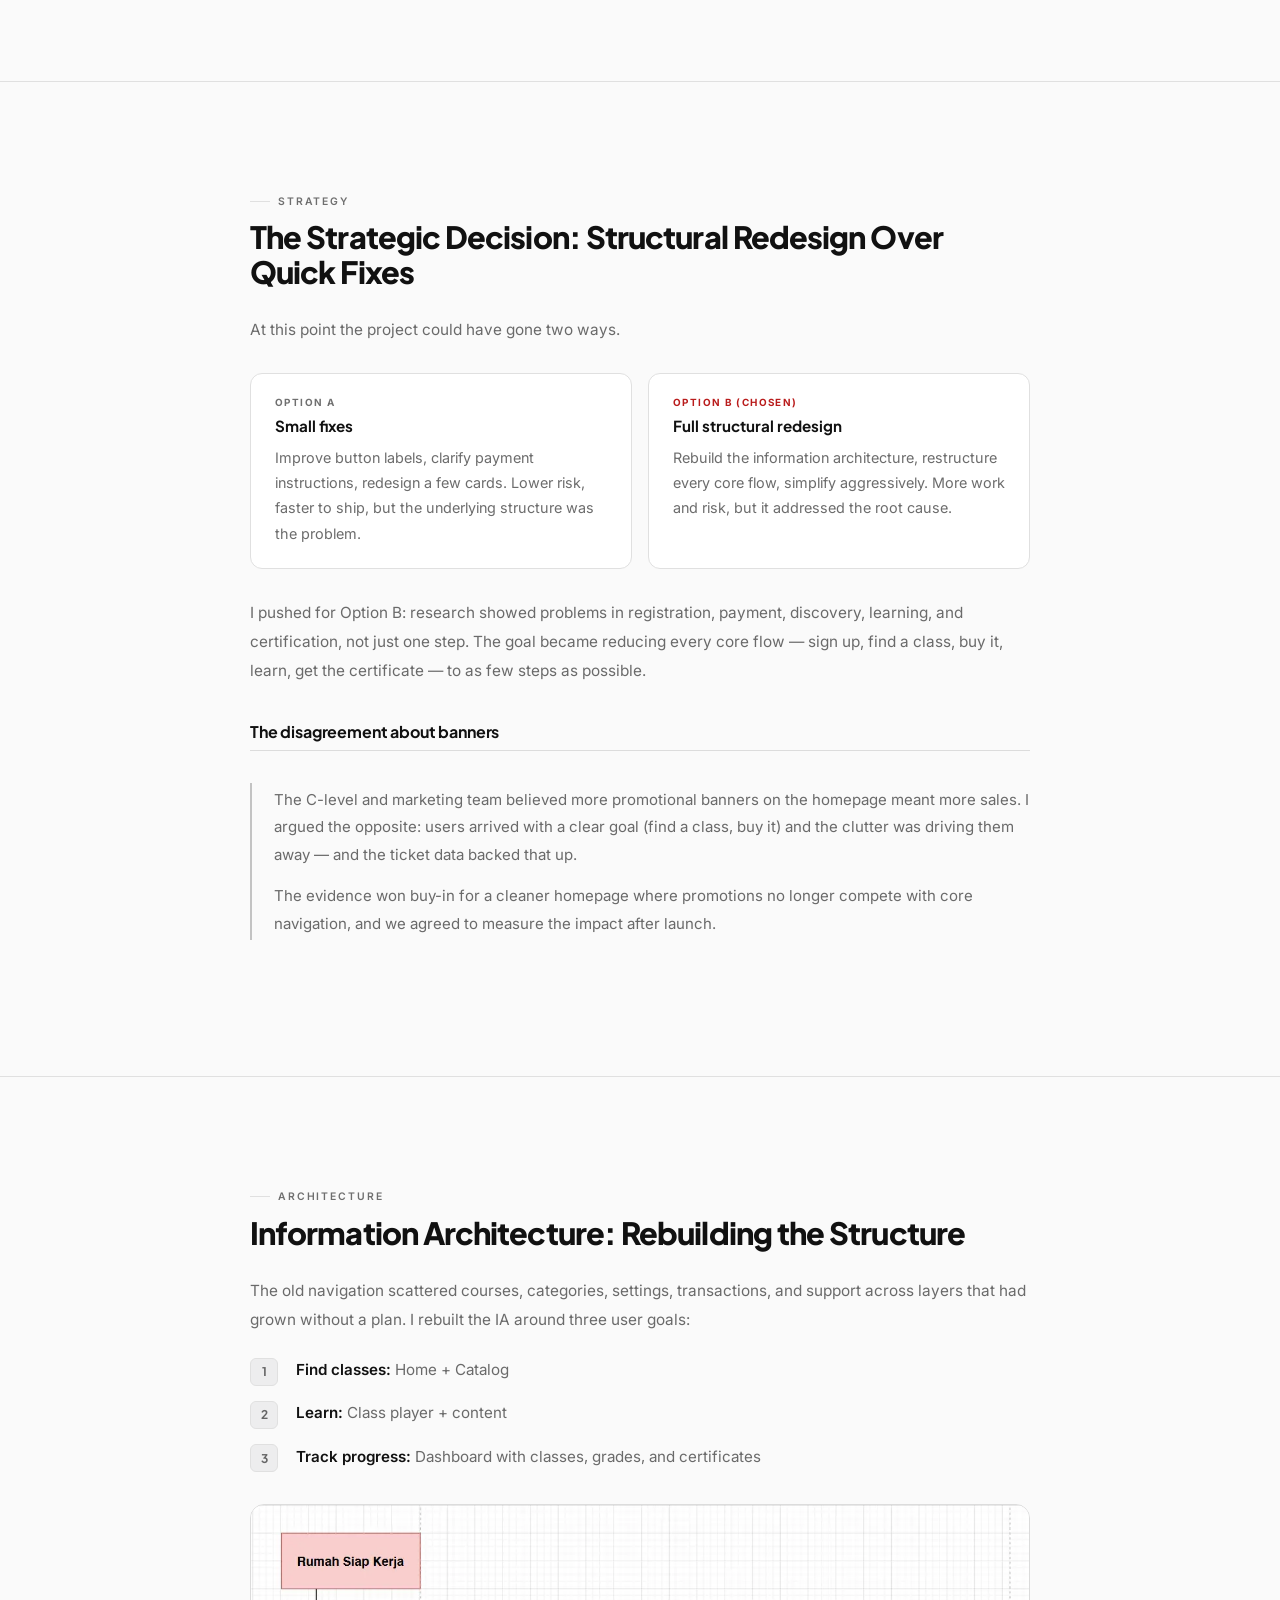
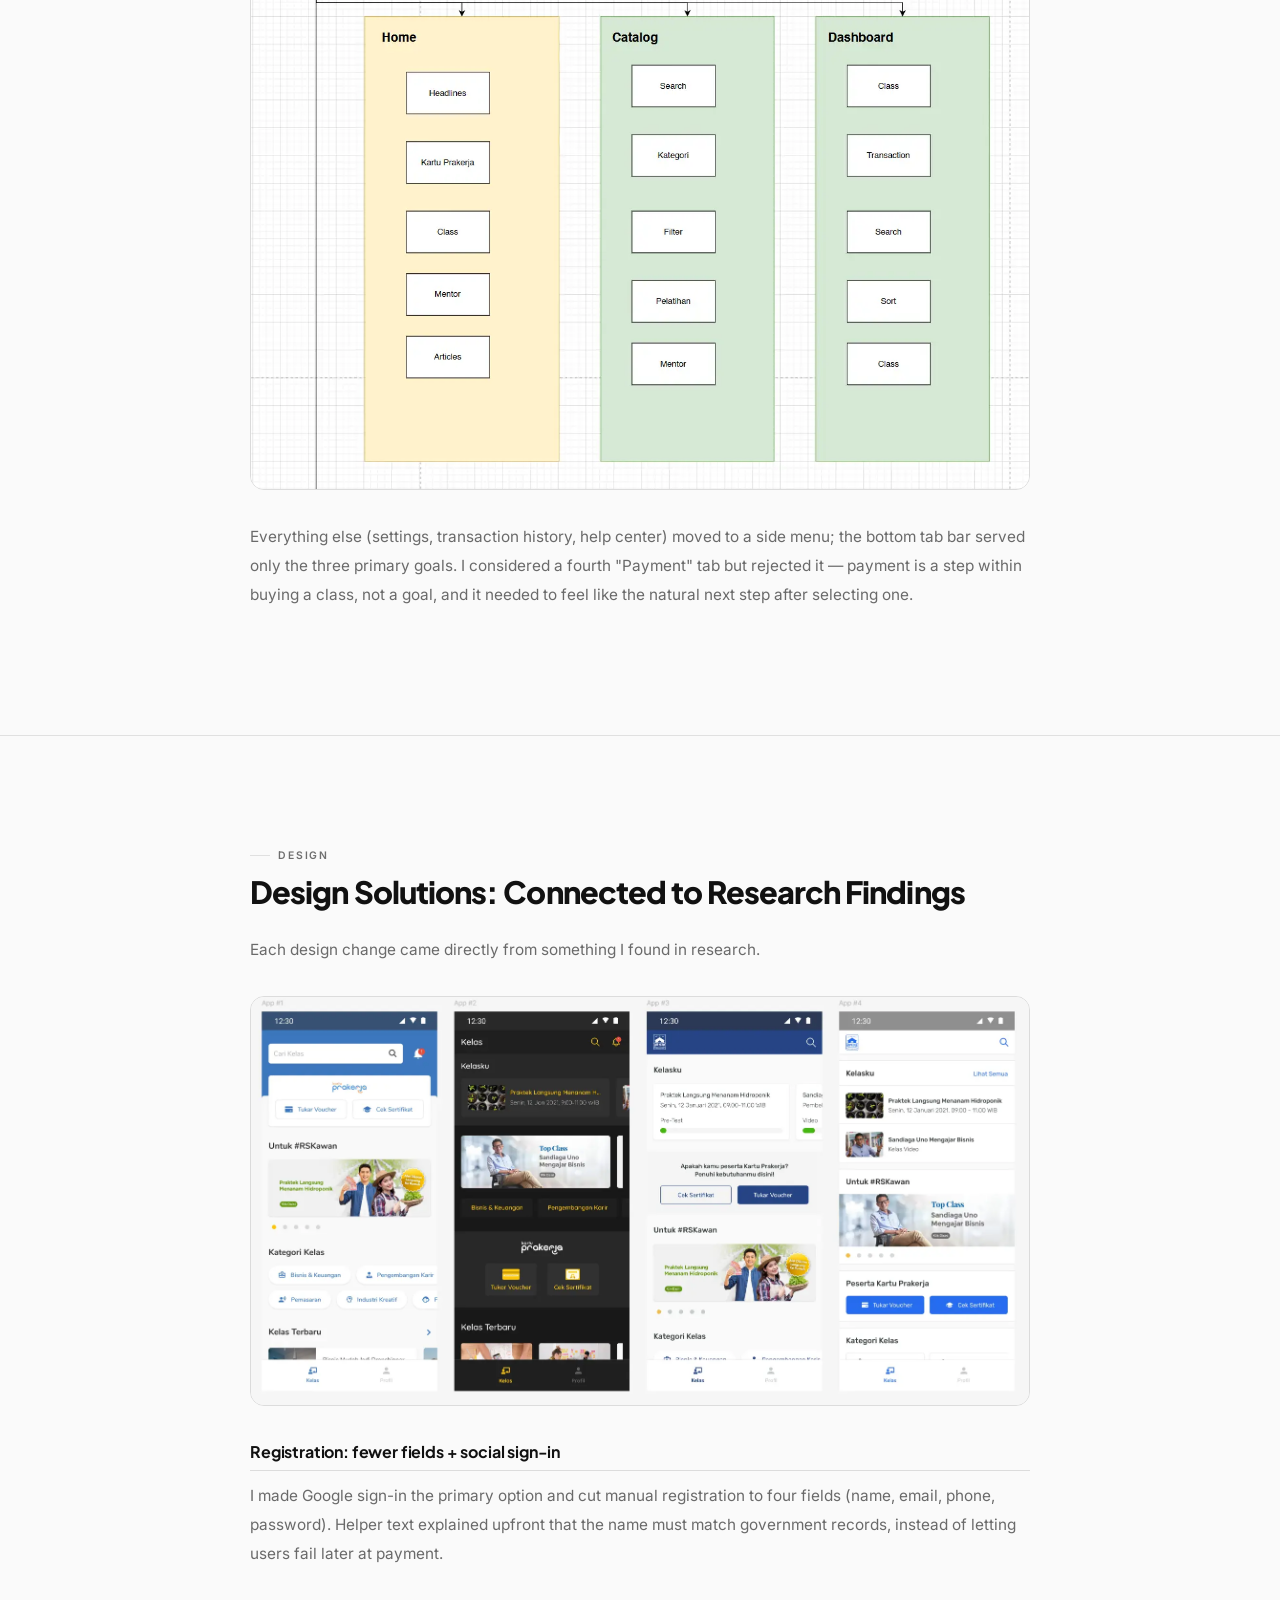
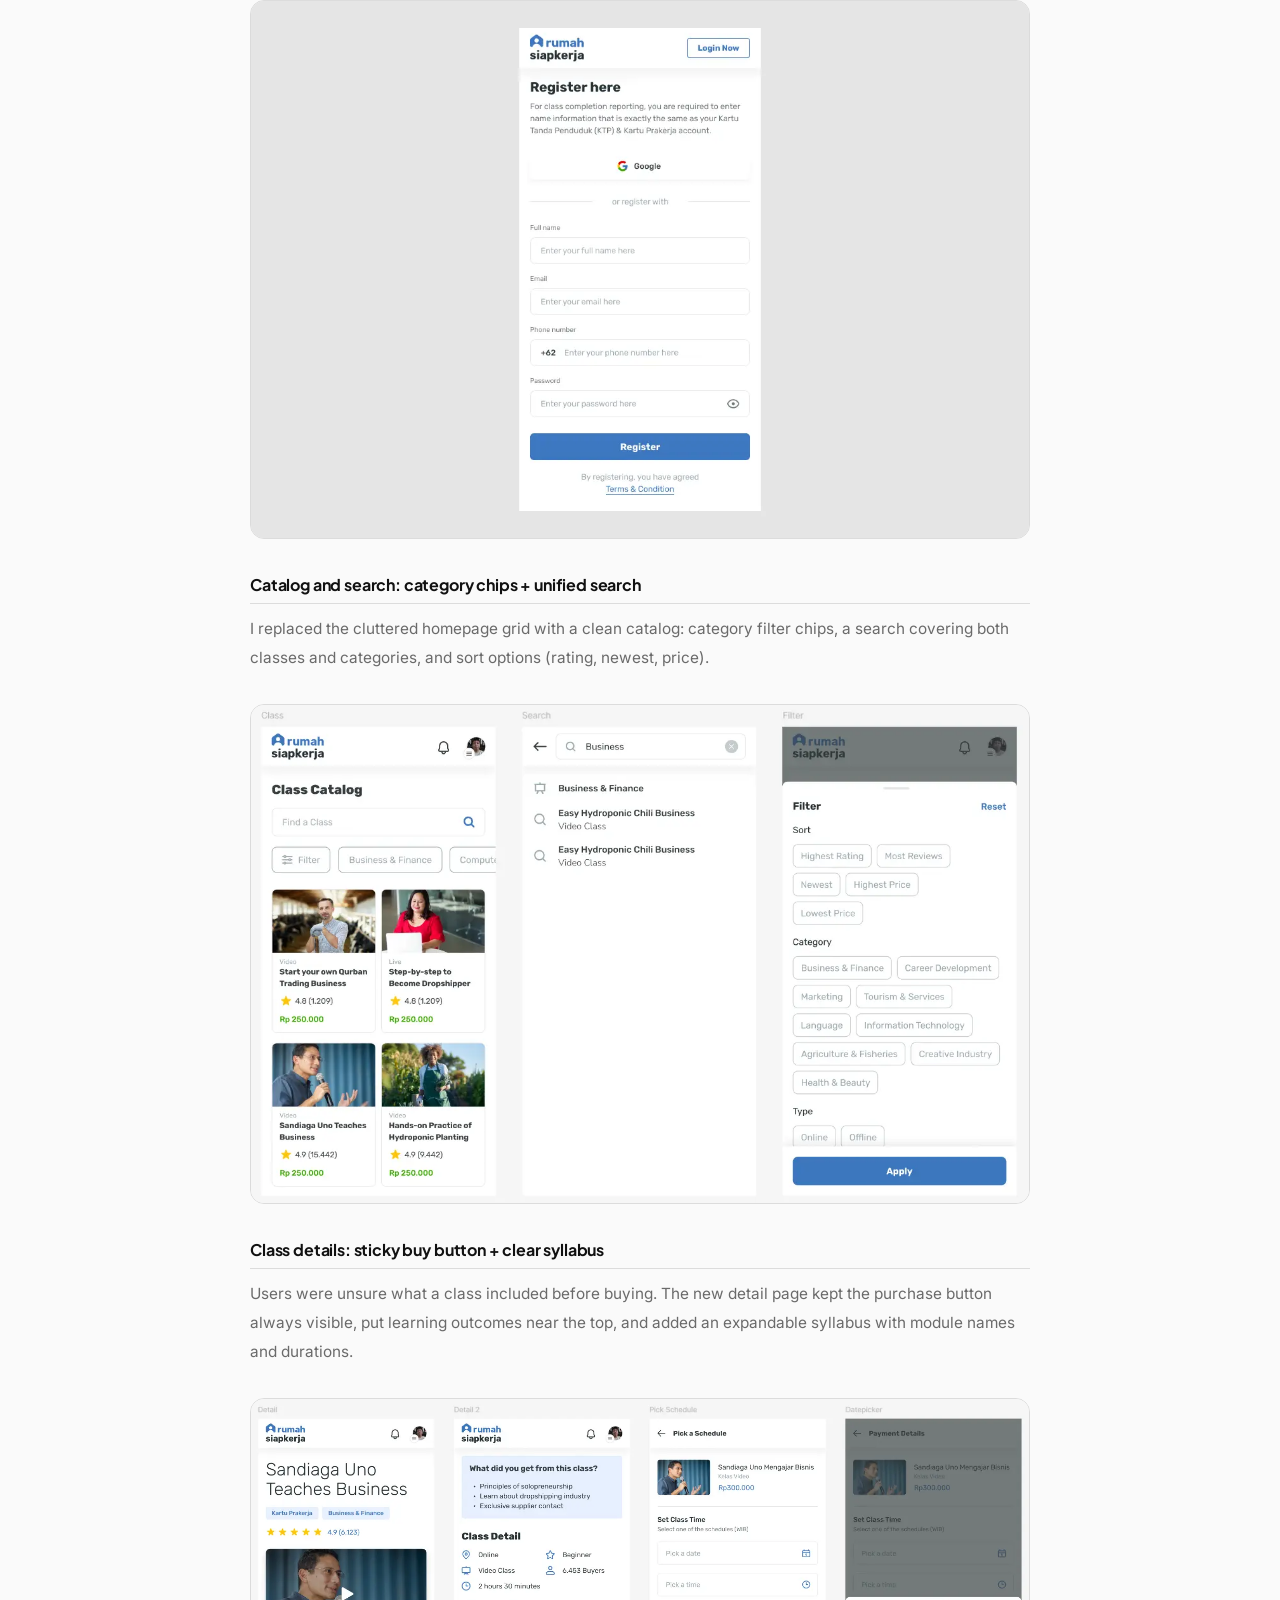
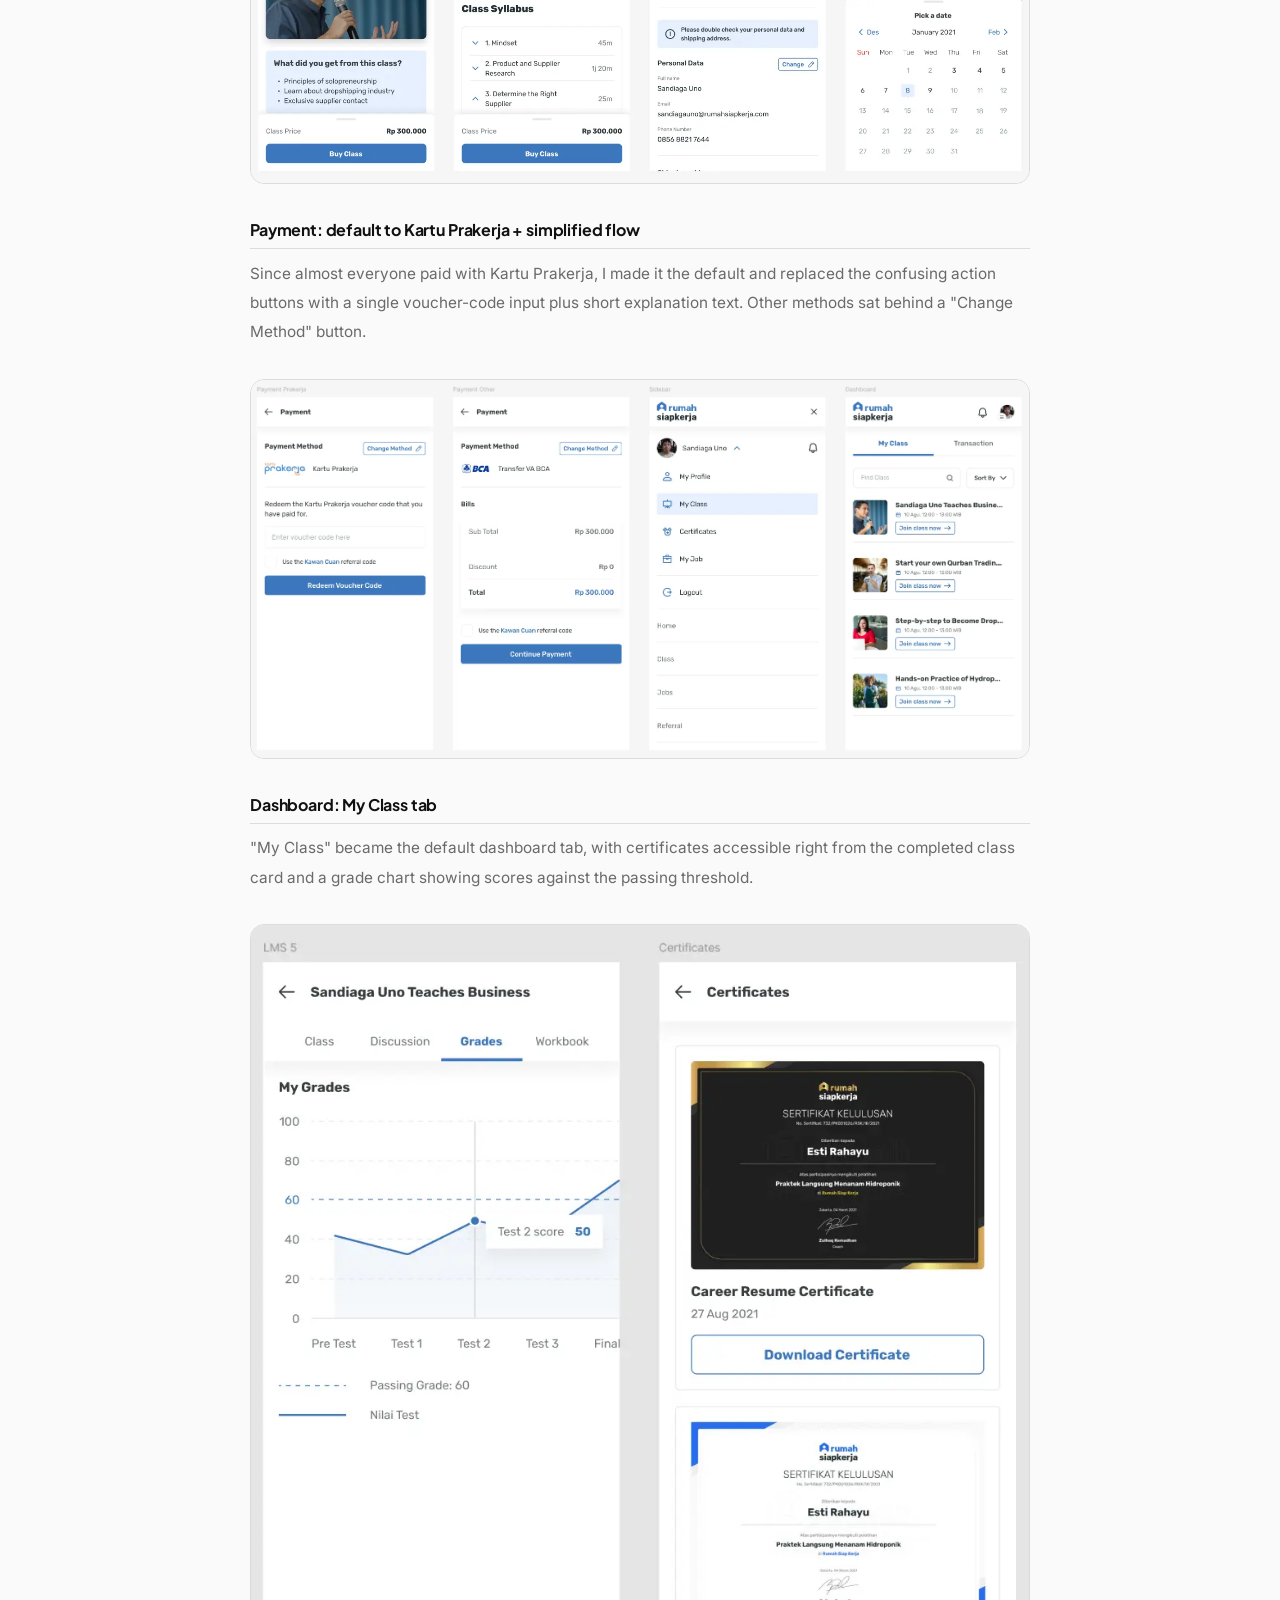
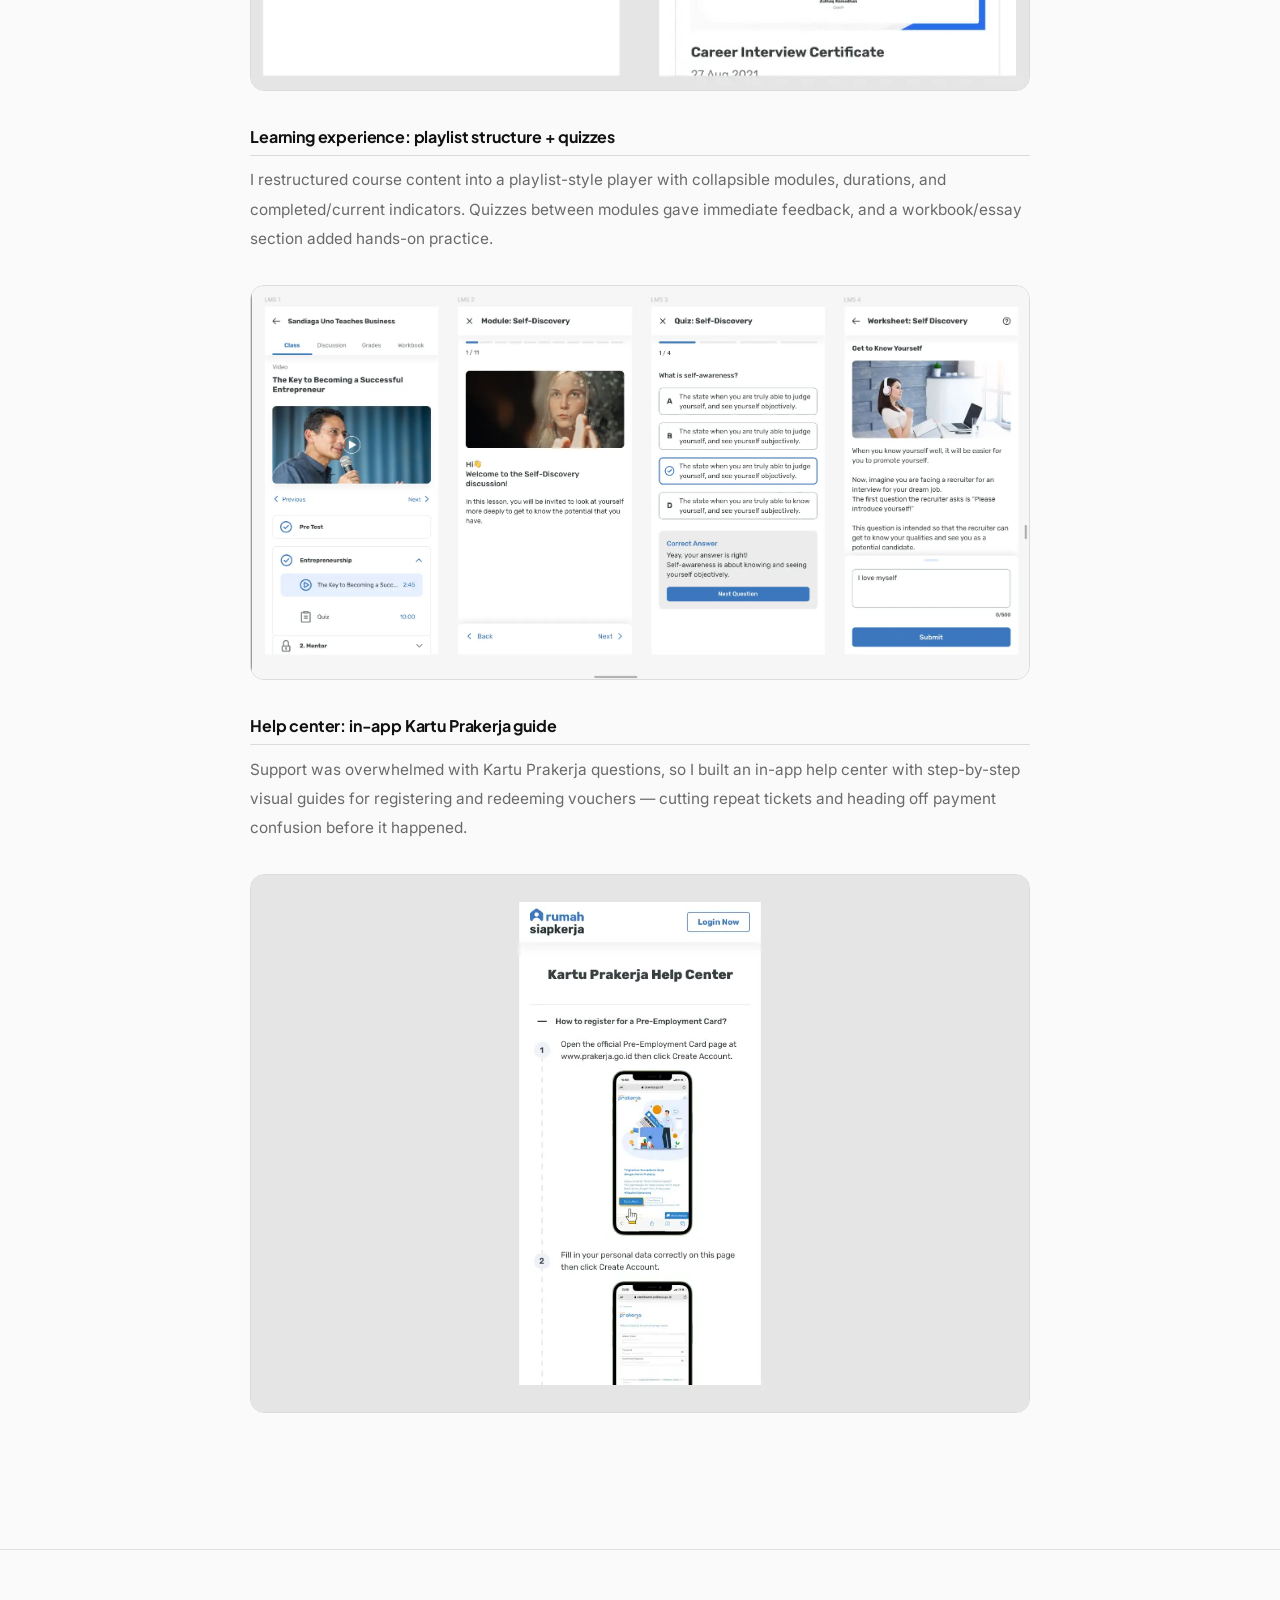
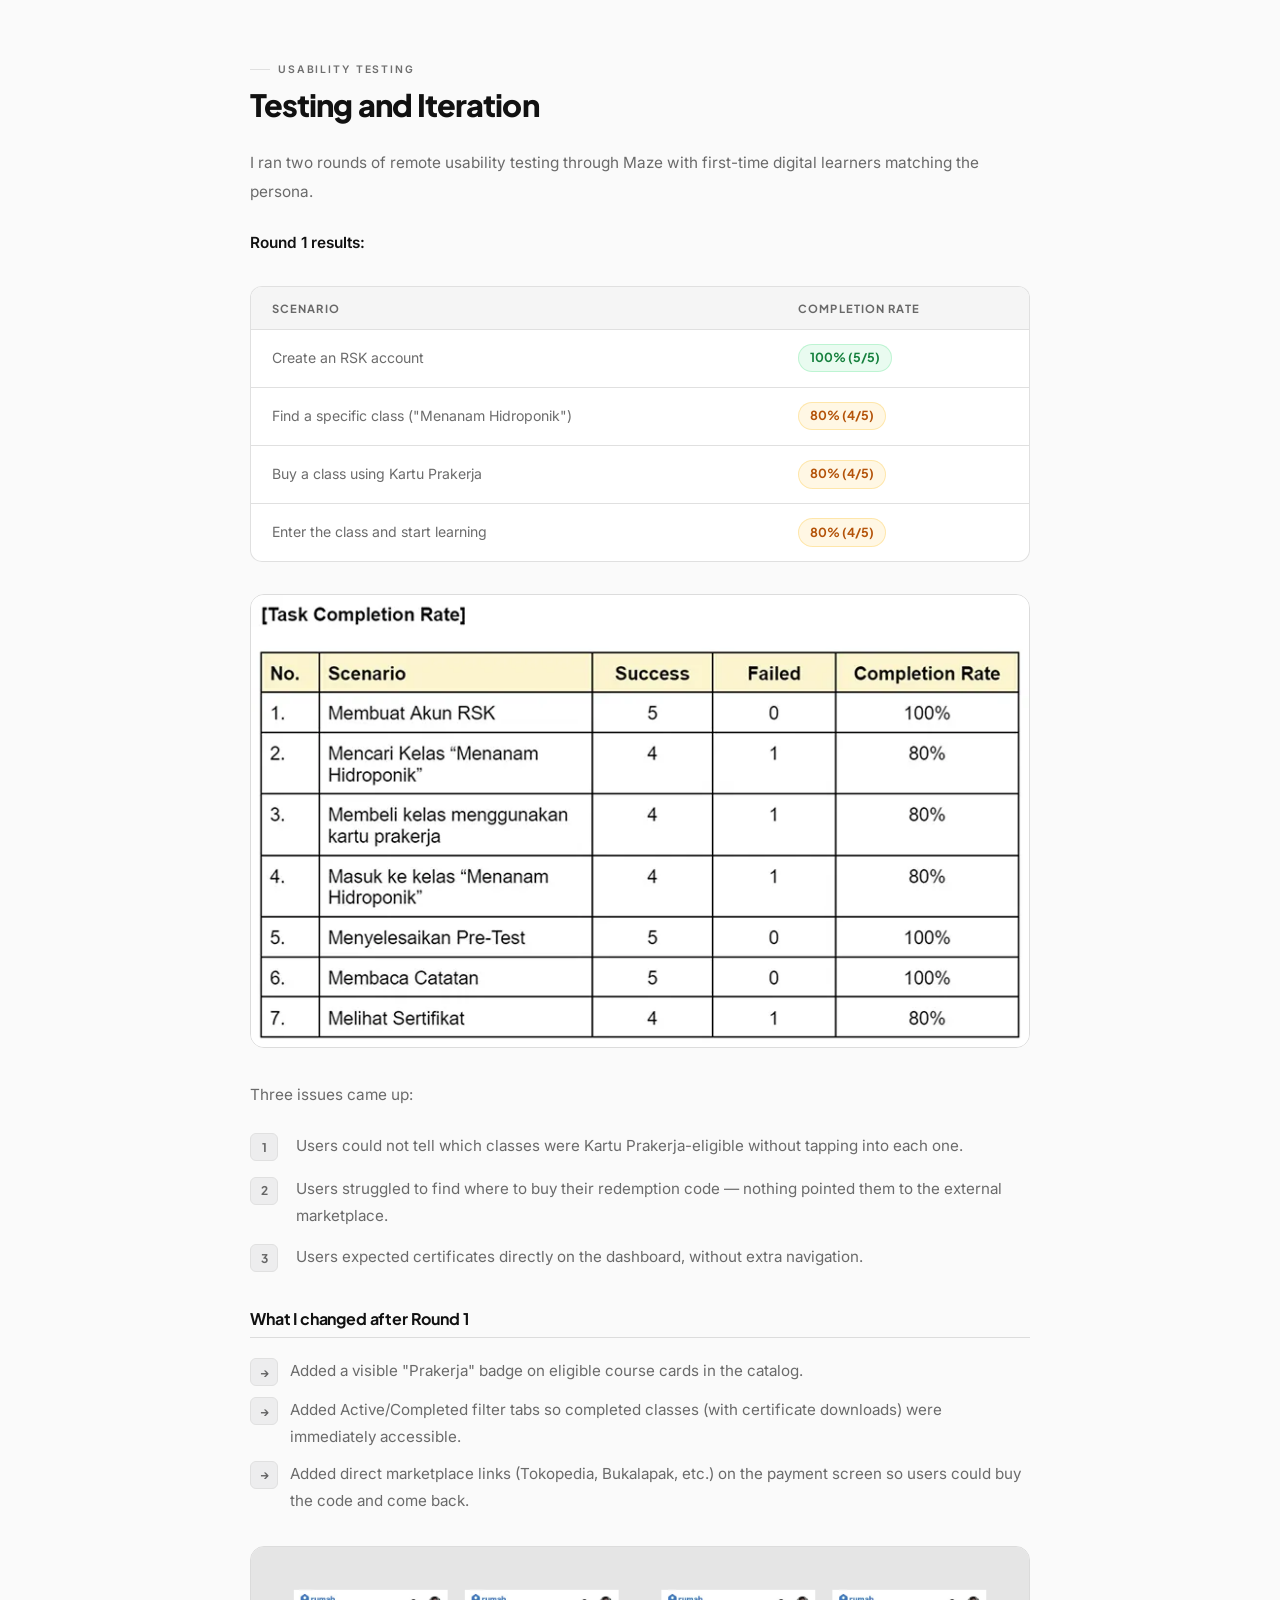
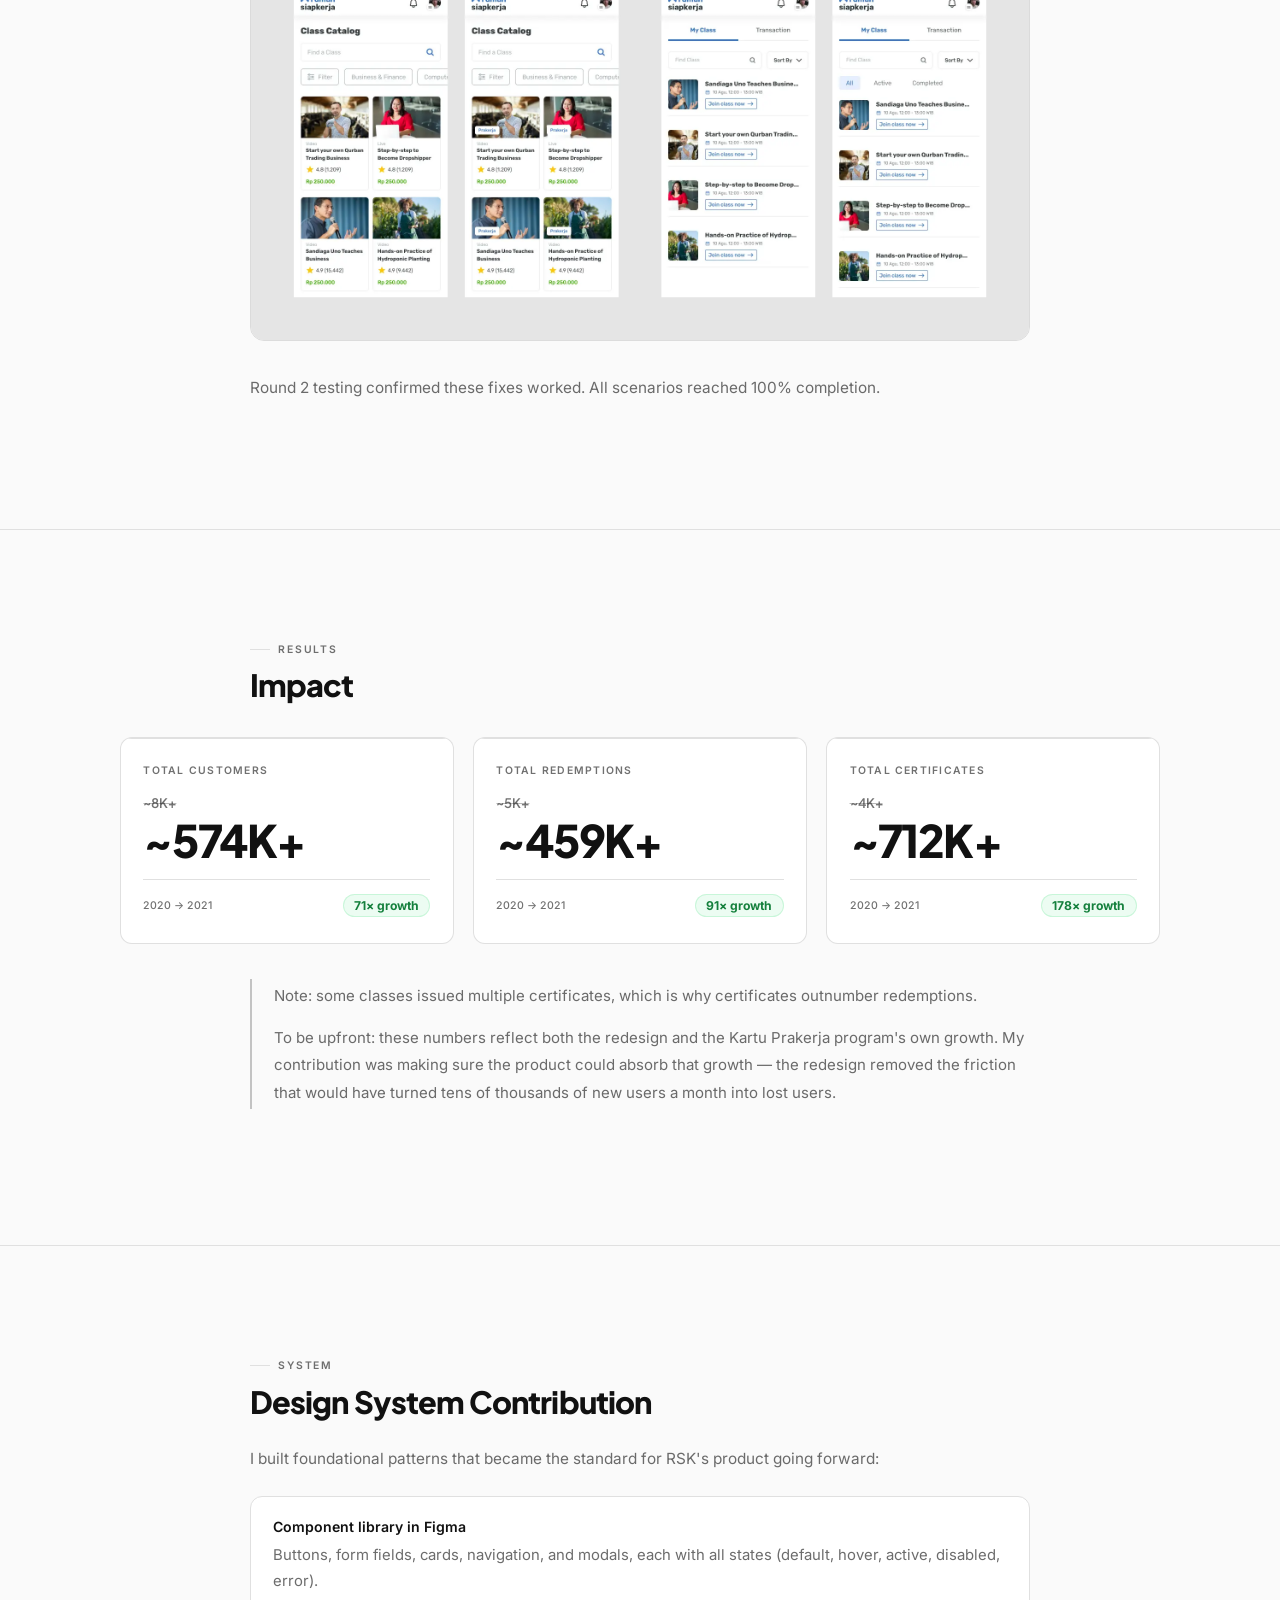
==== commit 57a55ab2: "Condense copy across landing page and case studies Merge the redundant Context sections into The Sho" ====
--- a/rsk-case-study.html
+++ b/rsk-case-study.html
@@ -97,7 +97,6 @@
       <nav class="cs-section-nav" aria-label="Case study sections">
         <div class="cs-section-nav-inner">
           <a href="#s-overview">Overview</a>
-          <a href="#s-context">Context</a>
           <a href="#s-discovery">Discovery</a>
           <a href="#s-audit">UX Audit</a>
           <a href="#s-strategy">Strategy</a>
@@ -117,122 +116,66 @@
           <p class="cs-section-label">Overview</p>
           <h2 class="cs-h2">The Short Version</h2>
           <p class="cs-p">
-            Rumah Siap Kerja (RSK) is an Indonesian edtech platform partnered
-            with Kartu Prakerja, a government program that gives citizens
-            vouchers to take online job-skills courses. When I joined, the
-            platform had around 8K+ users with about ~5K+ redemptions and ~4K+
-            certificates. Almost all of these users came through Kartu Prakerja,
-            and the program was about to scale up significantly.
-          </p>
-          <p class="cs-p">
-            Through user interviews, support ticket analysis, and usability
-            audits, I found that users were motivated to learn but the app was
-            cluttered and confusing. The payment flow had unclear action
-            buttons, the homepage was overloaded with banners, and the dashboard
-            buried the things users needed most.
-          </p>
-          <p class="cs-p">
-            I restructured the information architecture, simplified every core
-            flow, and built a component system to keep the experience
-            consistent. From 2020 to 2021, total customers grew to ~574K+, total
-            redemptions reached ~459K+, and total certificates issued grew to
-            ~712K+.
-          </p>
-        </div>
-      </section>
-
-      <!-- 02 Context -->
-      <section id="s-context" class="cs-section cs-section--light">
-        <div class="cs-inner">
-          <p class="cs-section-label">Context</p>
-          <h2 class="cs-h2">Context</h2>
-
-          <h3 class="cs-h3">What is Rumah Siap Kerja?</h3>
-          <p class="cs-p">
-            RSK is an online learning platform where Indonesian citizens can
-            take video courses on topics like business, marketing, IT, and
-            agriculture. Most of its users are fresh graduates or workers
-            looking to pick up new job skills. Almost all users pay using Kartu
-            Prakerja vouchers from the government. The payment process involves
-            entering a redemption code that users purchase from a third-party
-            marketplace (like Tokopedia or Bukalapak). This is not a standard
-            checkout, and the existing flow at the time made it even more
-            confusing than it needed to be.
-          </p>
-
-          <h3 class="cs-h3">Why this project mattered</h3>
-          <p class="cs-p">
-            The Kartu Prakerja program was growing fast, and RSK needed to keep
-            up. The platform had around 8K+ users when I joined, with ~5K+
-            redemptions and ~4K+ certificates. While conversion was not
-            terrible, RSK was about to receive a lot more traffic as the
-            government scaled up enrollment. Since almost all users came through
-            Kartu Prakerja, the voucher purchase and learning flow needed to be
-            smooth enough to handle that growth. If users found the experience
-            confusing, they would just go to a competing platform.
-          </p>
-
+            Rumah Siap Kerja (RSK) is an Indonesian edtech platform where
+            citizens take job-skills video courses paid with Kartu Prakerja, a
+            government voucher program. Payment means redeeming a code bought on
+            an external marketplace (Tokopedia, Bukalapak), not a standard
+            checkout, and the program was about to scale up enrollment fast. If
+            the experience stayed confusing, that incoming traffic would go to
+            competing platforms.
+          </p>
+          <p class="cs-p">
+            Research showed users were motivated to learn but the app was
+            cluttered: unclear payment buttons, a banner-heavy homepage, and a
+            dashboard that buried purchased classes. I restructured the
+            information architecture, simplified every core flow, and built a
+            component system. From 2020 to 2021, customers grew from ~8K+ to
+            ~574K+, redemptions from ~5K+ to ~459K+, and certificates from ~4K+
+            to ~712K+.
+          </p>
           <h3 class="cs-h3">My role</h3>
           <p class="cs-p">
-            I was the lead and sole UX designer. I managed two design interns
-            and worked with PMs, engineers, marketing, and C-level stakeholders.
-            I owned the full process: research, IA restructuring, interaction
-            design, prototyping, usability testing, and design iteration. The
-            intensive redesign work took about one month.
+            Lead and sole UX designer, managing two design interns and working
+            with PMs, engineers, marketing, and C-level stakeholders. I owned
+            research, IA, interaction design, prototyping, and testing.
           </p>
         </div>
       </section>
 
       <!-- 03 Discovery -->
-      <section id="s-discovery" class="cs-section cs-section--tint">
+      <section id="s-discovery" class="cs-section cs-section--light">
         <div class="cs-inner">
           <p class="cs-section-label">Research</p>
           <h2 class="cs-h2">Discovery: Understanding What Was Going Wrong</h2>
           <p class="cs-p">
-            I started with two parallel research tracks: reviewing customer
-            service ticket data to find patterns, and conducting phone
-            interviews with both active users (who had bought classes) and
-            inactive users (who registered but never purchased anything).
-          </p>
-          <p class="cs-p">
-            Customer service tickets showed the most common complaints: payment
-            confusion, difficulty finding classes after purchasing, and not
-            knowing where to download certificates.
-          </p>
-          <p class="cs-p">
-            Phone interviews helped me understand why these problems were
-            happening. Most of RSK's users had low digital literacy. Many had
-            never used an e-learning app before. The app was not necessarily
-            designed for advanced users. It was just cluttered and confusing,
-            with too much going on and not enough clear direction for what to do
-            next.
-          </p>
-          <p class="cs-p">
-            I do not have exact drop-off numbers for each step, but the patterns
-            from the tickets and interviews were consistent enough to identify
-            four clear friction points:
+            I ran two research tracks in parallel: analyzing customer service
+            tickets, and phone interviews with both active users and users who
+            registered but never bought anything. Tickets surfaced the top
+            complaints (payment confusion, finding purchased classes,
+            downloading certificates); interviews explained why. Most RSK users
+            had low digital literacy, and many had never used an e-learning
+            app.
+          </p>
+          <p class="cs-p">
+            I do not have exact per-step drop-off numbers, but the patterns
+            were consistent enough to identify four clear friction points:
           </p>
 
           <div class="cs-findings">
             <div class="cs-finding-card">
               <span class="cs-finding-num">1</span>
               <div class="cs-finding-body">
-                <strong>Registration felt too long.</strong>The sign-up form had
-                too many required fields shown all at once. For users who were
-                already unsure about using the app, this was overwhelming.
-                Several people I interviewed said they gave up halfway through
-                registration.
+                <strong>Registration felt too long.</strong>The sign-up form
+                showed too many required fields at once. Several interviewees
+                said they gave up halfway through.
               </div>
             </div>
             <div class="cs-finding-card">
               <span class="cs-finding-num">2</span>
               <div class="cs-finding-body">
-                <strong>Payment was where most users got stuck.</strong>Kartu
-                Prakerja users needed to enter a redemption code to unlock a
-                class. But the existing payment flow was confusing. There were
-                multiple action buttons with unclear names, and the redemption
-                code flow itself was hard to follow. Users did not understand
-                what they were supposed to do at each step.
+                <strong>Payment was where most users got stuck.</strong>The
+                redemption code flow had multiple action buttons with unclear
+                names, and users did not understand what to do at each step.
               </div>
             </div>
             <div class="cs-finding-card">
@@ -241,9 +184,8 @@
                 <strong
                   >The dashboard did not show what users were looking
                   for.</strong
-                >After buying a class, users came back to the app expecting to
-                see their class right away. Instead, they landed on a homepage
-                filled with promotional banners and announcements. Finding a
+                >After buying, users expected to see their class right away.
+                Instead they landed on a banner-filled homepage, and finding a
                 purchased class or certificate took multiple taps through
                 unclear menus.
               </div>
@@ -253,9 +195,8 @@
               <div class="cs-finding-body">
                 <strong
                   >The learning experience gave no sense of progress.</strong
-                >Inside a course, lessons appeared as a flat list with no
-                progress indicators, completion markers, or feedback. Users
-                could not tell how far along they were, what was left, or
+                >Lessons appeared as a flat list with no progress indicators or
+                feedback. Users could not tell how far along they were or
                 whether they passed.
               </div>
             </div>
@@ -275,50 +216,41 @@
 
           <h3 class="cs-h3">Building the persona</h3>
           <p class="cs-p">
-            From these findings, I created a primary persona: Fani, a
-            25-year-old recent graduate from Bekasi looking for her first job.
-            She registered for Kartu Prakerja to take certification courses but
-            found the voucher process confusing. She represents the typical RSK
-            user: motivated to learn, but not experienced with digital products,
-            and quick to give up when something feels unclear.
-          </p>
-          <p class="cs-p">
-            I used this persona as the main filter for every design decision
-            going forward. If Fani would not understand something on her first
-            try, it needed to be simpler.
+            From these findings I created Fani, a 25-year-old recent graduate
+            from Bekasi: motivated to learn, inexperienced with digital
+            products, quick to give up when something feels unclear. She became
+            the filter for every design decision. If Fani would not understand
+            something on her first try, it needed to be simpler.
           </p>
         </div>
       </section>
 
       <!-- 04 UX Audit -->
-      <section id="s-audit" class="cs-section cs-section--light">
+      <section id="s-audit" class="cs-section cs-section--tint">
         <div class="cs-inner">
           <p class="cs-section-label">Analysis</p>
           <h2 class="cs-h2">UX Audit: Mapping the Specific Issues</h2>
           <p class="cs-p">
-            Before designing solutions, I ran a heuristic evaluation using
-            Shneiderman's 8 Golden Rules. Two rules were especially relevant
-            here: "Strive for Consistency" and "Reduce Short-Term Memory Load."
-            These focus on making interfaces predictable and reducing how much
-            users need to remember, which are the most important things when
-            designing for users with low digital literacy.
-          </p>
-          <p class="cs-p">The audit showed several issues across the app:</p>
+            I ran a heuristic evaluation using Shneiderman's 8 Golden Rules,
+            leaning on "Strive for Consistency" and "Reduce Short-Term Memory
+            Load" — the rules that matter most for users with low digital
+            literacy. The audit showed:
+          </p>
           <ul class="cs-ul">
             <li>
               Buttons and interactions behaved differently on different screens
             </li>
             <li>
-              The homepage was overloaded with promotional banners, sliders, and
-              marketing content that competed with the actual navigation
-            </li>
-            <li>
-              Getting from "I want to take a class" to actually enrolling took
-              too many steps through confusing menus
-            </li>
-            <li>
-              Users completed actions (like buying a class) without getting
-              clear confirmation, so they were not sure if it worked
+              Promotional banners and sliders on the homepage competed with the
+              actual navigation
+            </li>
+            <li>
+              Going from "I want to take a class" to enrolling took too many
+              steps through confusing menus
+            </li>
+            <li>
+              Actions like buying a class gave no clear confirmation, so users
+              were not sure it worked
             </li>
           </ul>
 
@@ -335,12 +267,10 @@
           </figure>
 
           <p class="cs-p">
-            I also studied competitors like Ruangguru (Indonesia's largest
-            edtech) and Udacity. Two things stood out that RSK was missing.
-            First, successful edtech apps kept each screen focused on one
-            decision instead of showing a bunch of options at once. Second, they
-            used progress bars, completion badges, and grade displays to keep
-            users engaged throughout multi-session learning.
+            Studying Ruangguru (Indonesia's largest edtech) and Udacity showed
+            two things RSK was missing: screens focused on one decision at a
+            time, and progress indicators (bars, badges, grades) that keep
+            users engaged across sessions.
           </p>
 
           <figure
@@ -358,7 +288,7 @@
       </section>
 
       <!-- 05 Strategy -->
-      <section id="s-strategy" class="cs-section cs-section--tint">
+      <section id="s-strategy" class="cs-section cs-section--light">
         <div class="cs-inner">
           <p class="cs-section-label">Strategy</p>
           <h2 class="cs-h2">
@@ -372,10 +302,9 @@
               <div class="cs-option-tag">Option A</div>
               <div class="cs-option-title">Small fixes</div>
               <div class="cs-option-body">
-                Improve button labels, add clearer payment instructions,
-                redesign a few cards. Lower risk and faster to ship, but
-                unlikely to change much because the underlying structure was the
-                problem.
+                Improve button labels, clarify payment instructions, redesign a
+                few cards. Lower risk, faster to ship, but the underlying
+                structure was the problem.
               </div>
             </div>
             <div class="cs-option-card cs-option-card--b">
@@ -383,64 +312,47 @@
               <div class="cs-option-title">Full structural redesign</div>
               <div class="cs-option-body">
                 Rebuild the information architecture, restructure every core
-                flow, and simplify aggressively. More work and more risk, but it
-                addressed the actual root cause.
+                flow, simplify aggressively. More work and risk, but it
+                addressed the root cause.
               </div>
             </div>
           </div>
           <p class="cs-p">
-            I pushed for Option B. The patterns from my research showed that
-            users were not just failing at one step. Registration, payment,
-            class discovery, learning, and certification all had problems. The
-            app had grown organically without a clear structure, and it showed.
-            Fixing individual screens would not solve that.
-          </p>
-          <p class="cs-p">
-            My goal was to reduce every core flow to as few steps as possible.
-            Sign up, find a class, buy it, start learning, get your certificate.
-            If any of these flows felt long or complicated, the information
-            architecture needed to change.
+            I pushed for Option B: research showed problems in registration,
+            payment, discovery, learning, and certification, not just one step.
+            The goal became reducing every core flow — sign up, find a class,
+            buy it, learn, get the certificate — to as few steps as possible.
           </p>
 
           <h3 class="cs-h3">The disagreement about banners</h3>
           <div class="cs-callout">
             <p>
-              This is where I ran into pushback. The C-level and marketing team
-              believed that having a lot of promotional banners and featured
-              content on the homepage would lead to more sales. More visibility,
-              more conversions, was the thinking.
+              The C-level and marketing team believed more promotional banners
+              on the homepage meant more sales. I argued the opposite: users
+              arrived with a clear goal (find a class, buy it) and the clutter
+              was driving them away — and the ticket data backed that up.
             </p>
             <p>
-              I disagreed. I argued that all these banners and promotions were
-              actually driving users away because they were overwhelmed. The
-              customer service data backed this up. Users were coming to the app
-              with a clear goal (find a class, buy it) and the homepage was
-              making that harder, not easier. The clutter was not helping sales.
-              It was hurting them.
-            </p>
-            <p>
-              After showing the evidence from the research and ticket data, I
-              got buy-in for a cleaner homepage. Promotional content would still
-              exist but would not compete with the core navigation. We agreed to
-              measure the impact after launch.
+              The evidence won buy-in for a cleaner homepage where promotions
+              no longer compete with core navigation, and we agreed to measure
+              the impact after launch.
             </p>
           </div>
         </div>
       </section>
 
       <!-- 06 Information Architecture -->
-      <section id="s-ia" class="cs-section cs-section--light">
+      <section id="s-ia" class="cs-section cs-section--tint">
         <div class="cs-inner">
           <p class="cs-section-label">Architecture</p>
           <h2 class="cs-h2">
             Information Architecture: Rebuilding the Structure
           </h2>
           <p class="cs-p">
-            The old IA spread primary actions across multiple layers. Courses,
-            categories, settings, transactions, and support were scattered
-            across navigation that had grown without a clear plan.
-          </p>
-          <p class="cs-p">I rebuilt the IA around three user goals:</p>
+            The old navigation scattered courses, categories, settings,
+            transactions, and support across layers that had grown without a
+            plan. I rebuilt the IA around three user goals:
+          </p>
           <ol class="cs-ol">
             <li>
               <div><strong>Find classes:</strong> Home + Catalog</div>
@@ -469,22 +381,17 @@
           </figure>
 
           <p class="cs-p">
-            Everything else (profile settings, transaction history, help center)
-            went into secondary navigation through a side menu. The bottom tab
-            bar was only for the three primary goals.
-          </p>
-          <p class="cs-p">
-            I considered making "Payment" a fourth main section but decided
-            against it. Payment is not a goal on its own. It is a step within
-            buying a class. Making it a separate destination would have made the
-            purchase flow feel more complicated, not less. Payment needed to
-            feel like a natural next step after selecting a class.
+            Everything else (settings, transaction history, help center) moved
+            to a side menu; the bottom tab bar served only the three primary
+            goals. I considered a fourth "Payment" tab but rejected it —
+            payment is a step within buying a class, not a goal, and it needed
+            to feel like the natural next step after selecting one.
           </p>
         </div>
       </section>
 
       <!-- 07 Design Solutions -->
-      <section id="s-design" class="cs-section cs-section--tint">
+      <section id="s-design" class="cs-section cs-section--light">
         <div class="cs-inner">
           <p class="cs-section-label">Design</p>
           <h2 class="cs-h2">
@@ -508,13 +415,10 @@
 
           <h3 class="cs-h3">Registration: fewer fields + social sign-in</h3>
           <p class="cs-p">
-            Users abandoned registration because it felt too long. I removed
-            non-essential fields and added Google sign-in as the primary option
-            so users could register with one tap. Manual registration kept only
-            four fields: name, email, phone, password. Since Kartu Prakerja
-            required the registered name to match government records, I added
-            clear helper text explaining this upfront instead of letting users
-            fail later at payment.
+            I made Google sign-in the primary option and cut manual
+            registration to four fields (name, email, phone, password). Helper
+            text explained upfront that the name must match government records,
+            instead of letting users fail later at payment.
           </p>
           <figure
             class="cs-figure"
@@ -532,12 +436,9 @@
             Catalog and search: category chips + unified search
           </h3>
           <p class="cs-p">
-            Users could not find relevant classes in the existing layout. I
-            replaced the cluttered homepage grid with a clean catalog using
-            category filter chips (Business & Finance, IT, Marketing, etc.) and
-            a search that showed both individual classes and categories. I added
-            sort options (highest rating, newest, price) so users could narrow
-            results quickly.
+            I replaced the cluttered homepage grid with a clean catalog:
+            category filter chips, a search covering both classes and
+            categories, and sort options (rating, newest, price).
           </p>
           <figure
             class="cs-figure"
@@ -555,12 +456,10 @@
             Class details: sticky buy button + clear syllabus
           </h3>
           <p class="cs-p">
-            Users were not sure what a class included before buying. I
-            redesigned the class detail page with a purchase button that stayed
-            visible at the bottom of the screen, learning outcomes shown near
-            the top ("What did you get from this class?"), and an expandable
-            syllabus with module names and durations. Users could see exactly
-            what they would get before they committed.
+            Users were unsure what a class included before buying. The new
+            detail page kept the purchase button always visible, put learning
+            outcomes near the top, and added an expandable syllabus with module
+            names and durations.
           </p>
           <figure
             class="cs-figure"
@@ -578,13 +477,10 @@
             Payment: default to Kartu Prakerja + simplified flow
           </h3>
           <p class="cs-p">
-            Payment was the biggest source of confusion. Since almost all users
-            paid with Kartu Prakerja, I made it the default payment method. I
-            simplified the redemption code flow by removing the confusing action
-            buttons and replacing them with a clear, single-step input for the
-            voucher code with short explanation text on the screen. Other
-            payment methods like bank transfer were available through a "Change
-            Method" button but did not compete for attention.
+            Since almost everyone paid with Kartu Prakerja, I made it the
+            default and replaced the confusing action buttons with a single
+            voucher-code input plus short explanation text. Other methods sat
+            behind a "Change Method" button.
           </p>
           <figure
             class="cs-figure"
@@ -600,12 +496,9 @@
 
           <h3 class="cs-h3">Dashboard: My Class tab</h3>
           <p class="cs-p">
-            Users could not find their purchased classes or certificates. I made
-            "My Class" the default dashboard tab with search and sort.
-            Certificates were accessible right from the completed class card
-            instead of being in a separate section. I also added a grade chart
-            showing test scores against the passing threshold so users could see
-            how they were doing at a glance.
+            "My Class" became the default dashboard tab, with certificates
+            accessible right from the completed class card and a grade chart
+            showing scores against the passing threshold.
           </p>
           <figure
             class="cs-figure"
@@ -623,12 +516,10 @@
             Learning experience: playlist structure + quizzes
           </h3>
           <p class="cs-p">
-            Flat lesson lists gave users no sense of progress. I restructured
-            course content into a playlist-style player with collapsible
-            modules, time durations, and clear indicators for completed and
-            current lessons. Quizzes between modules gave immediate feedback
-            (showing the correct answer and explanation) to keep users engaged.
-            I also added a workbook/essay section for hands-on practice.
+            I restructured course content into a playlist-style player with
+            collapsible modules, durations, and completed/current indicators.
+            Quizzes between modules gave immediate feedback, and a
+            workbook/essay section added hands-on practice.
           </p>
           <figure
             class="cs-figure"
@@ -644,13 +535,10 @@
 
           <h3 class="cs-h3">Help center: in-app Kartu Prakerja guide</h3>
           <p class="cs-p">
-            Customer support was overwhelmed with Kartu Prakerja questions. I
-            built an in-app help center with step-by-step visual guides for
-            common questions like how to register for Kartu Prakerja and how to
-            redeem vouchers. This reduced support tickets because customer
-            service could now redirect users to the help center instead of
-            answering the same questions repeatedly. It also helped prevent the
-            payment confusion that was causing drop-off in the first place.
+            Support was overwhelmed with Kartu Prakerja questions, so I built
+            an in-app help center with step-by-step visual guides for
+            registering and redeeming vouchers — cutting repeat tickets and
+            heading off payment confusion before it happened.
           </p>
           <figure
             class="cs-figure"
@@ -667,13 +555,13 @@
       </section>
 
       <!-- 08 Testing -->
-      <section id="s-testing" class="cs-section cs-section--light">
+      <section id="s-testing" class="cs-section cs-section--tint">
         <div class="cs-inner">
           <p class="cs-section-label">Usability Testing</p>
           <h2 class="cs-h2">Testing and Iteration</h2>
           <p class="cs-p">
-            I ran two rounds of remote usability testing through Maze with users
-            who matched our persona profile: first-time digital learners.
+            I ran two rounds of remote usability testing through Maze with
+            first-time digital learners matching the persona.
           </p>
           <p class="cs-p"><strong>Round 1 results:</strong></p>
 
@@ -731,22 +619,19 @@
             <li>
               <div>
                 Users could not tell which classes were Kartu Prakerja-eligible
-                just from the catalog view. They had to tap into each class to
-                check.
+                without tapping into each one.
               </div>
             </li>
             <li>
               <div>
-                During payment, users still struggled to find where to get their
-                redemption code since it had to be purchased from an external
-                marketplace (Tokopedia, Bukalapak, etc.), and there was no
-                guidance pointing them there.
+                Users struggled to find where to buy their redemption code —
+                nothing pointed them to the external marketplace.
               </div>
             </li>
             <li>
               <div>
-                Certificates were findable but users expected to see them
-                directly on the dashboard without extra navigation.
+                Users expected certificates directly on the dashboard, without
+                extra navigation.
               </div>
             </li>
           </ol>
@@ -755,16 +640,15 @@
           <ul class="cs-ul cs-ul--changes">
             <li>
               Added a visible "Prakerja" badge on eligible course cards in the
-              catalog so users could spot them without opening each class.
-            </li>
-            <li>
-              Added Active/Completed filter tabs to the dashboard so completed
-              classes (with certificate downloads) were immediately accessible.
-            </li>
-            <li>
-              Added direct links to the marketplaces (Tokopedia, Bukalapak,
-              etc.) on the payment screen so users could easily go buy the
-              redemption code and come back to enter it.
+              catalog.
+            </li>
+            <li>
+              Added Active/Completed filter tabs so completed classes (with
+              certificate downloads) were immediately accessible.
+            </li>
+            <li>
+              Added direct marketplace links (Tokopedia, Bukalapak, etc.) on
+              the payment screen so users could buy the code and come back.
             </li>
           </ul>
 
@@ -788,7 +672,7 @@
       </section>
 
       <!-- 09 Impact -->
-      <section id="s-impact" class="cs-section cs-section--tint">
+      <section id="s-impact" class="cs-section cs-section--light">
         <div class="cs-inner">
           <p class="cs-section-label">Results</p>
           <h2 class="cs-h2">Impact</h2>
@@ -827,68 +711,54 @@
         <div class="cs-inner">
           <div class="cs-callout">
             <p>
-              Note: some classes issued multiple certificates, which is why the
-              certificate count is higher than redemptions.
+              Note: some classes issued multiple certificates, which is why
+              certificates outnumber redemptions.
             </p>
             <p>
-              I want to be upfront about something. These numbers reflect both
-              the redesign and the broader growth of the Kartu Prakerja program
-              during this period. The government was enrolling many more
-              citizens, so RSK was receiving a lot more traffic regardless.
-            </p>
-            <p>
-              My contribution was making sure the product could handle that
-              growth. When tens of thousands of new users arrived each month,
-              they needed to be able to find, buy, and complete courses without
-              getting confused and giving up. The redesign removed the friction
-              that would have turned that incoming traffic into lost users.
+              To be upfront: these numbers reflect both the redesign and the
+              Kartu Prakerja program's own growth. My contribution was making
+              sure the product could absorb that growth — the redesign removed
+              the friction that would have turned tens of thousands of new
+              users a month into lost users.
             </p>
           </div>
         </div>
       </section>
 
       <!-- 10 Design System -->
-      <section id="s-system" class="cs-section cs-section--light">
+      <section id="s-system" class="cs-section cs-section--tint">
         <div class="cs-inner">
           <p class="cs-section-label">System</p>
           <h2 class="cs-h2">Design System Contribution</h2>
           <p class="cs-p">
-            While not the main focus of this project, I built foundational
-            design patterns that became the standard for RSK's product going
-            forward:
+            I built foundational patterns that became the standard for RSK's
+            product going forward:
           </p>
           <ul class="cs-item-list">
             <li>
-              <strong>Component library in Figma</strong>Reusable components for
-              buttons, form fields, cards, navigation, and modals. Each
-              component included all states (default, hover, active, disabled,
-              error) to keep things consistent across screens.
-            </li>
-            <li>
-              <strong>Color and typography tokens</strong>A systematic palette
-              with primary blue, semantic colors (green for success, red for
-              errors, yellow for warnings), and a clear type scale for headings,
-              body text, captions, and labels.
-            </li>
-            <li>
-              <strong>Spacing and layout patterns</strong>Consistent 8px grid,
-              standardized card sizes, and predictable padding to keep the
-              visual design clean.
-            </li>
-            <li>
-              <strong>Documented interaction patterns</strong>Patterns for
-              bottom-sheet modals, filter chips, tab navigation, and persistent
-              action buttons, so future screens could be built consistently even
-              without my direct involvement.
+              <strong>Component library in Figma</strong>Buttons, form fields,
+              cards, navigation, and modals, each with all states (default,
+              hover, active, disabled, error).
+            </li>
+            <li>
+              <strong>Color and typography tokens</strong>Primary blue,
+              semantic colors for success/error/warning, and a clear type
+              scale.
+            </li>
+            <li>
+              <strong>Spacing and layout patterns</strong>8px grid,
+              standardized card sizes, predictable padding.
+            </li>
+            <li>
+              <strong>Documented interaction patterns</strong>Bottom-sheet
+              modals, filter chips, tab navigation, and persistent action
+              buttons.
             </li>
           </ul>
           <p class="cs-p">
-            This mattered because I was managing two interns. With documented
-            patterns, they could build screens that matched the design language
-            without needing me to review every detail. It also made the
-            engineering handoff smoother since developers could reference the
-            component library instead of guessing from individual screen
-            mockups.
+            With documented patterns, my two interns could build matching
+            screens without me reviewing every detail, and engineers could
+            reference the library instead of guessing from mockups.
           </p>
           <div class="cs-chip-group">
             <span class="skill-chip">Component Library</span>
@@ -902,37 +772,36 @@
       </section>
 
       <!-- 11 Mentorship -->
-      <section id="s-mentorship" class="cs-section cs-section--tint">
+      <section id="s-mentorship" class="cs-section cs-section--light">
         <div class="cs-inner">
           <p class="cs-section-label">Team</p>
           <h2 class="cs-h2">Mentorship</h2>
           <p class="cs-p">
-            As the sole designer managing two interns, I set up their work so
-            they could learn while contributing:
+            I set up my two interns' work so they learned while contributing:
           </p>
           <ul class="cs-ul">
             <li>
-              I gave them ownership of specific screens within the design system
-              so they were doing real work, not just exercises.
-            </li>
-            <li>
-              I ran regular critique sessions where I explained my reasoning on
-              the screens I designed, including what I considered and rejected.
-            </li>
-            <li>
-              We used the persona as our shared quality bar. "Would Fani
-              understand this?" became how we evaluated every screen.
+              Ownership of specific screens within the design system — real
+              work, not exercises.
+            </li>
+            <li>
+              Regular critique sessions where I explained my reasoning,
+              including what I considered and rejected.
+            </li>
+            <li>
+              The persona as our shared quality bar: "Would Fani understand
+              this?"
             </li>
           </ul>
           <p class="cs-p">
-            This was my first time managing other designers, and it taught me a
-            lot about scaling design quality beyond just my own output.
+            It was my first time managing designers, and it taught me how to
+            scale design quality beyond my own output.
           </p>
         </div>
       </section>
 
       <!-- 12 Reflection -->
-      <section id="s-reflection" class="cs-section cs-section--light">
+      <section id="s-reflection" class="cs-section cs-section--tint">
         <div class="cs-inner">
           <p class="cs-section-label">Reflection</p>
           <h2 class="cs-h2">Reflection</h2>
@@ -940,53 +809,43 @@
           <h3 class="cs-h3">What went well</h3>
           <ul class="cs-ul">
             <li>
-              Aiming to reduce every flow to as few steps as possible kept
-              decisions focused. Whenever someone suggested adding a feature or
-              an extra screen, we could check whether it was really necessary.
-            </li>
-            <li>
-              Building a persona from real interviews gave the whole team a
-              shared reference point. Instead of debating opinions, we could ask
-              "what would Fani do?"
-            </li>
-            <li>
-              Defaulting payment to Kartu Prakerja and later adding marketplace
-              links to help users find their redemption codes were decisions
-              that came directly from testing. They show how iteration based on
-              real user feedback can solve problems that the initial design
-              missed.
+              "As few steps as possible" kept decisions focused — every
+              proposed feature or screen had to justify itself.
+            </li>
+            <li>
+              A persona built from real interviews replaced opinion debates
+              with "what would Fani do?"
+            </li>
+            <li>
+              The best fixes (Prakerja as default payment, marketplace links)
+              came directly from testing, not the initial design.
             </li>
           </ul>
 
           <h3 class="cs-h3">What I would do differently</h3>
           <ul class="cs-item-list">
             <li>
-              <strong>Set up analytics tracking from day one</strong>We launched
-              without proper event tracking, so the impact numbers are
-              platform-level totals rather than funnel-specific data. If I could
-              redo this, I would track every step of every core flow so we could
-              see exactly where the redesign helped most.
-            </li>
-            <li>
-              <strong>Test with a wider range of users earlier</strong>Our test
-              participants were mostly urban smartphone users. RSK's real user
-              base included people in rural areas with older phones and slower
-              internet. Testing with them earlier would have caught performance
-              and layout issues sooner.
-            </li>
-            <li>
-              <strong>Build a more complete design system</strong>The component
-              library worked for this project, but it was not documented well
-              enough to scale to a bigger team. With more time, I would have
-              added usage guidelines, do/don't examples, and accessibility notes
-              for each component.
+              <strong>Set up analytics tracking from day one</strong>We
+              launched without event tracking, so the impact numbers are
+              platform-level totals rather than per-step funnel data.
+            </li>
+            <li>
+              <strong>Test with a wider range of users earlier</strong>Our
+              participants were mostly urban smartphone users; testing with
+              rural users on older phones would have caught performance and
+              layout issues sooner.
+            </li>
+            <li>
+              <strong>Build a more complete design system</strong>With more
+              time I would have added usage guidelines, do/don't examples, and
+              accessibility notes per component.
             </li>
           </ul>
         </div>
       </section>
 
       <!-- 13 Tools and Methods -->
-      <section id="s-tools" class="cs-section cs-section--tint">
+      <section id="s-tools" class="cs-section cs-section--light">
         <div class="cs-inner">
           <p class="cs-section-label">Process</p>
           <h2 class="cs-h2">Tools and Methods</h2>
--- a/css/style.css
+++ b/css/style.css
@@ -322,11 +322,11 @@
 }
 
 .hero-card {
-  width: 360px;
+  width: 420px;
   background: var(--bg3);
   border: 1px solid #0000001f;
   border-radius: 22px;
-  padding: 2rem;
+  padding: 1.25rem;
   box-shadow: 0 40px 80px #0000001a;
   position: relative;
   overflow: hidden;
@@ -336,7 +336,8 @@
   display: flex;
   justify-content: space-between;
   align-items: center;
-  margin-bottom: 1.5rem;
+  margin-bottom: 1rem;
+  padding: 0 0.5rem;
 }
 .card-label {
   font-size: 0.7rem;
@@ -360,25 +361,26 @@
   box-shadow: 0 0 6px #16803c80;
 }
 
-.card-photo {
-  width: 78px;
-  height: 78px;
-  border-radius: 50%;
+.card-portrait {
+  width: 100%;
+  aspect-ratio: 4 / 5;
+  border-radius: 14px;
   overflow: hidden;
-  border: 2px solid #00000033;
-  margin: 0 auto 1rem;
-}
-.card-photo img {
+  background: var(--surface);
+}
+.card-portrait img {
   width: 100%;
   height: 100%;
   object-fit: cover;
   object-position: top;
 }
+.card-meta {
+  padding: 1rem 0.5rem 0.5rem;
+}
 .card-name {
   font-family: "Plus Jakarta Sans", sans-serif;
-  font-size: 1.15rem;
+  font-size: 1.25rem;
   font-weight: 700;
-  text-align: center;
   margin-bottom: 0.25rem;
   letter-spacing: -0.02em;
   color: var(--white);
@@ -386,88 +388,14 @@
 .card-role {
   font-size: 0.77rem;
   color: var(--white-dim);
-  text-align: center;
-  margin-bottom: 1.4rem;
-}
-
-.card-stats {
-  display: grid;
-  grid-template-columns: repeat(3, 1fr);
-  gap: 0.7rem;
-  margin-bottom: 1.4rem;
-}
-.stat-box {
-  background: rgba(255, 255, 255, 0.6);
-  border: 1px solid var(--border);
-  border-radius: 10px;
-  padding: 0.75rem 0.4rem;
-  text-align: center;
-}
-.stat-box .n {
-  font-family: "Plus Jakarta Sans", sans-serif;
-  font-size: 1rem;
-  font-weight: 700;
-  letter-spacing: -0.02em;
-  color: var(--white);
-  display: block;
-}
-.stat-box .l {
-  font-size: 0.62rem;
-  color: var(--white-dim);
-  letter-spacing: 0.08em;
-  text-transform: uppercase;
-}
-
-.card-tags {
-  display: flex;
-  flex-wrap: wrap;
-  gap: 0.4rem;
-  justify-content: center;
-}
-.card-tag {
-  padding: 0.22rem 0.65rem;
-  background: rgba(255, 255, 255, 0.75);
-  border: 1px solid var(--border);
-  border-radius: 100px;
-  font-size: 0.67rem;
-  color: var(--white-dim);
-  font-weight: 500;
-}
-
-.float-badge {
-  position: absolute;
-  background: #ffffffd0;
-  border: 1px solid var(--border-bright);
-  border-radius: 12px;
-  padding: 0.65rem 1rem;
-  backdrop-filter: blur(12px);
-  font-size: 0.72rem;
-  box-shadow: 0 8px 24px #00000014;
-}
-.float-badge-1 {
-  top: 10px;
-  right: -30px;
-}
-.float-badge-2 {
-  bottom: 40px;
-  left: -35px;
-}
-.fb-val {
-  font-family: "Plus Jakarta Sans", sans-serif;
-  font-size: 1.05rem;
-  font-weight: 700;
-  letter-spacing: -0.02em;
-  color: var(--red);
-}
-.fb-lbl {
-  color: var(--white-dim);
-  font-size: 0.67rem;
-  margin-top: 0.1rem;
 }
 
 /* SECTIONS */
 section {
-  padding: 4.5rem 5%;
+  padding: 6rem 5%;
+}
+main > section + section {
+  border-top: 1px solid var(--divider);
 }
 
 .section-eyebrow {
@@ -507,10 +435,6 @@
 }
 
 /* ABOUT */
-#about {
-  background: var(--bg2);
-}
-
 .about-grid {
   display: grid;
   grid-template-columns: 1fr 1.3fr;
@@ -611,33 +535,6 @@
 .ac-btn:hover { background: #00000070; }
 .ac-btn-prev { left: 10px; }
 .ac-btn-next { right: 10px; }
-.exp-badge {
-  position: absolute;
-  bottom: -20px;
-  right: -20px;
-  background: #ffffffd0;
-  backdrop-filter: blur(12px);
-  -webkit-backdrop-filter: blur(12px);
-  border: 1px solid var(--border-bright);
-  border-radius: 16px;
-  padding: 1.1rem 1.5rem;
-}
-.exp-badge .en {
-  font-family: "Plus Jakarta Sans", sans-serif;
-  font-size: 1.75rem;
-  font-weight: 800;
-  letter-spacing: -0.03em;
-  color: var(--white);
-  line-height: 1;
-}
-.exp-badge .el {
-  font-size: 0.85rem;
-  color: var(--white-dim);
-  letter-spacing: 0.08em;
-  text-transform: uppercase;
-  margin-top: 0.3rem;
-}
-
 .about-content p:not(.section-eyebrow) {
   font-size: 0.96rem;
   line-height: 1.8;
@@ -693,10 +590,6 @@
   color: var(--white);
 }
 /* PROJECTS */
-#projects {
-  background: var(--bg);
-}
-
 .projects-header {
   display: flex;
   justify-content: space-between;
@@ -813,10 +706,6 @@
 }
 
 /* RESUME */
-#resume {
-  background: var(--bg2);
-}
-
 .resume-layout {
   display: grid;
   grid-template-columns: 1fr 1fr;
@@ -893,10 +782,6 @@
 }
 
 /* TESTIMONIALS */
-#testimonials {
-  background: var(--bg);
-}
-
 .t-grid {
   display: grid;
   grid-template-columns: repeat(3, 1fr);
@@ -917,14 +802,6 @@
   border-color: var(--border-bright);
 }
 
-.t-qt {
-  font-family: "Plus Jakarta Sans", sans-serif;
-  font-size: 3.5rem;
-  color: var(--white-dim);
-  line-height: 0.7;
-  margin-bottom: 1rem;
-  opacity: 0.55;
-}
 .t-text {
   font-size: 0.9rem;
   line-height: 1.8;
@@ -975,35 +852,12 @@
 }
 
 /* CONTACT */
-#contact {
-  background: var(--bg2);
-  position: relative;
-  overflow: hidden;
-}
-#contact::before {
-  content: "";
-  position: absolute;
-  top: 50%;
-  left: 50%;
-  transform: translate(-50%, -50%);
-  width: 700px;
-  height: 400px;
-  background: radial-gradient(
-    ellipse,
-    #b91c1c0f 0%,
-    transparent 70%
-  );
-  pointer-events: none;
-}
-
 .contact-layout {
   display: grid;
   grid-template-columns: 1fr 1.2fr;
   gap: 6rem;
   align-items: start;
   margin-top: 4rem;
-  position: relative;
-  z-index: 2;
 }
 
 .contact-links {
@@ -1214,13 +1068,7 @@
     gap: 2rem;
   }
   .hero-card {
-    width: 300px;
-  }
-  .float-badge-1 {
-    right: -10px;
-  }
-  .float-badge-2 {
-    left: -10px;
+    width: 340px;
   }
   .t-grid {
     grid-template-columns: repeat(2, 1fr);
@@ -1238,9 +1086,6 @@
   .hero-visual {
     display: none;
   }
-  .float-badge {
-    display: none;
-  }
 
   .about-grid {
     grid-template-columns: 1fr;
@@ -1249,14 +1094,6 @@
   }
   .about-img-frame {
     aspect-ratio: 3/2;
-  }
-  .ac-dots {
-    bottom: auto;
-    top: 14px;
-  }
-  .exp-badge {
-    right: 10px;
-    bottom: -15px;
   }
 
   .contact-layout {
@@ -1365,7 +1202,7 @@
     overflow-wrap: break-word;
   }
   section {
-    padding: 3.5rem 5%;
+    padding: 4.5rem 5%;
   }
 
   footer {
--- a/css/case-study.css
+++ b/css/case-study.css
@@ -36,10 +36,8 @@
 
 /* ── Hero ── */
 .cs-hero {
-  background: var(--bg);
   padding: 7rem 5% 5rem;
   position: relative;
-  overflow: hidden;
 }
 .cs-hero-inner {
   position: relative;
@@ -77,16 +75,12 @@
 .cs-meta-grid {
   display: flex;
   flex-wrap: wrap;
-  gap: 0.8rem;
+  gap: 2rem;
   padding-top: 2.5rem;
   border-top: 1px solid var(--border);
   max-width: 860px;
 }
 .cs-meta-item {
-  background: var(--bg3);
-  border: 1px solid var(--border);
-  border-radius: 12px;
-  padding: 0.9rem 1.3rem;
   flex: 1 1 130px;
 }
 .cs-meta-label {
@@ -107,10 +101,12 @@
 
 /* ── Section shell ── */
 .cs-section {
-  padding: 6rem 5%;
-}
-.cs-section--light { background: var(--bg); }
-.cs-section--tint  { background: var(--bg2); }
+  padding: 6.5rem 5%;
+}
+main > .cs-section + .cs-section {
+  border-top: 1px solid var(--divider);
+}
+/* --light/--tint classes retained in HTML as inert markers; single page background */
 
 /* ── Section header ── */
 .cs-section-label {
@@ -260,10 +256,8 @@
 
 /* ── Callout (neutral) ── */
 .cs-callout {
-  background: var(--bg3);
-  border: 1px solid var(--divider);
-  border-radius: 10px;
-  padding: 1.4rem 1.6rem;
+  border-left: 2px solid var(--border-bright);
+  padding: 0.2rem 0 0.2rem 1.4rem;
   margin: 2rem 0;
 }
 .cs-callout p {
@@ -560,7 +554,7 @@
   background: var(--bg3);
   border: 1px solid var(--border);
   color: var(--white-dim);
-  border-radius: 100px;
+  border-radius: 6px;
   font-size: 0.76rem;
   padding: 0.28rem 0.9rem;
 }
@@ -620,7 +614,6 @@
 
 /* ── Prev / Next project navigation ── */
 .cs-next {
-  background: var(--bg2);
   border-top: 1px solid var(--border);
   padding: 5rem 5%;
 }
@@ -674,7 +667,7 @@
 }
 @media (max-width: 768px) {
   .cs-hero { padding: 6rem 5% 3.5rem; }
-  .cs-section { padding: 4rem 5%; }
+  .cs-section { padding: 4.5rem 5%; }
   .cs-meta-item { flex: 1 1 120px; }
   .cs-next-inner { flex-direction: column; gap: 0; }
   .cs-option-grid { grid-template-columns: 1fr; }
@@ -738,7 +731,7 @@
 .cs-metric-card {
   background: var(--bg3);
   border: 1px solid var(--border);
-  border-radius: 16px;
+  border-radius: 12px;
   padding: 1.6rem 1.4rem;
   position: relative;
   overflow: hidden;
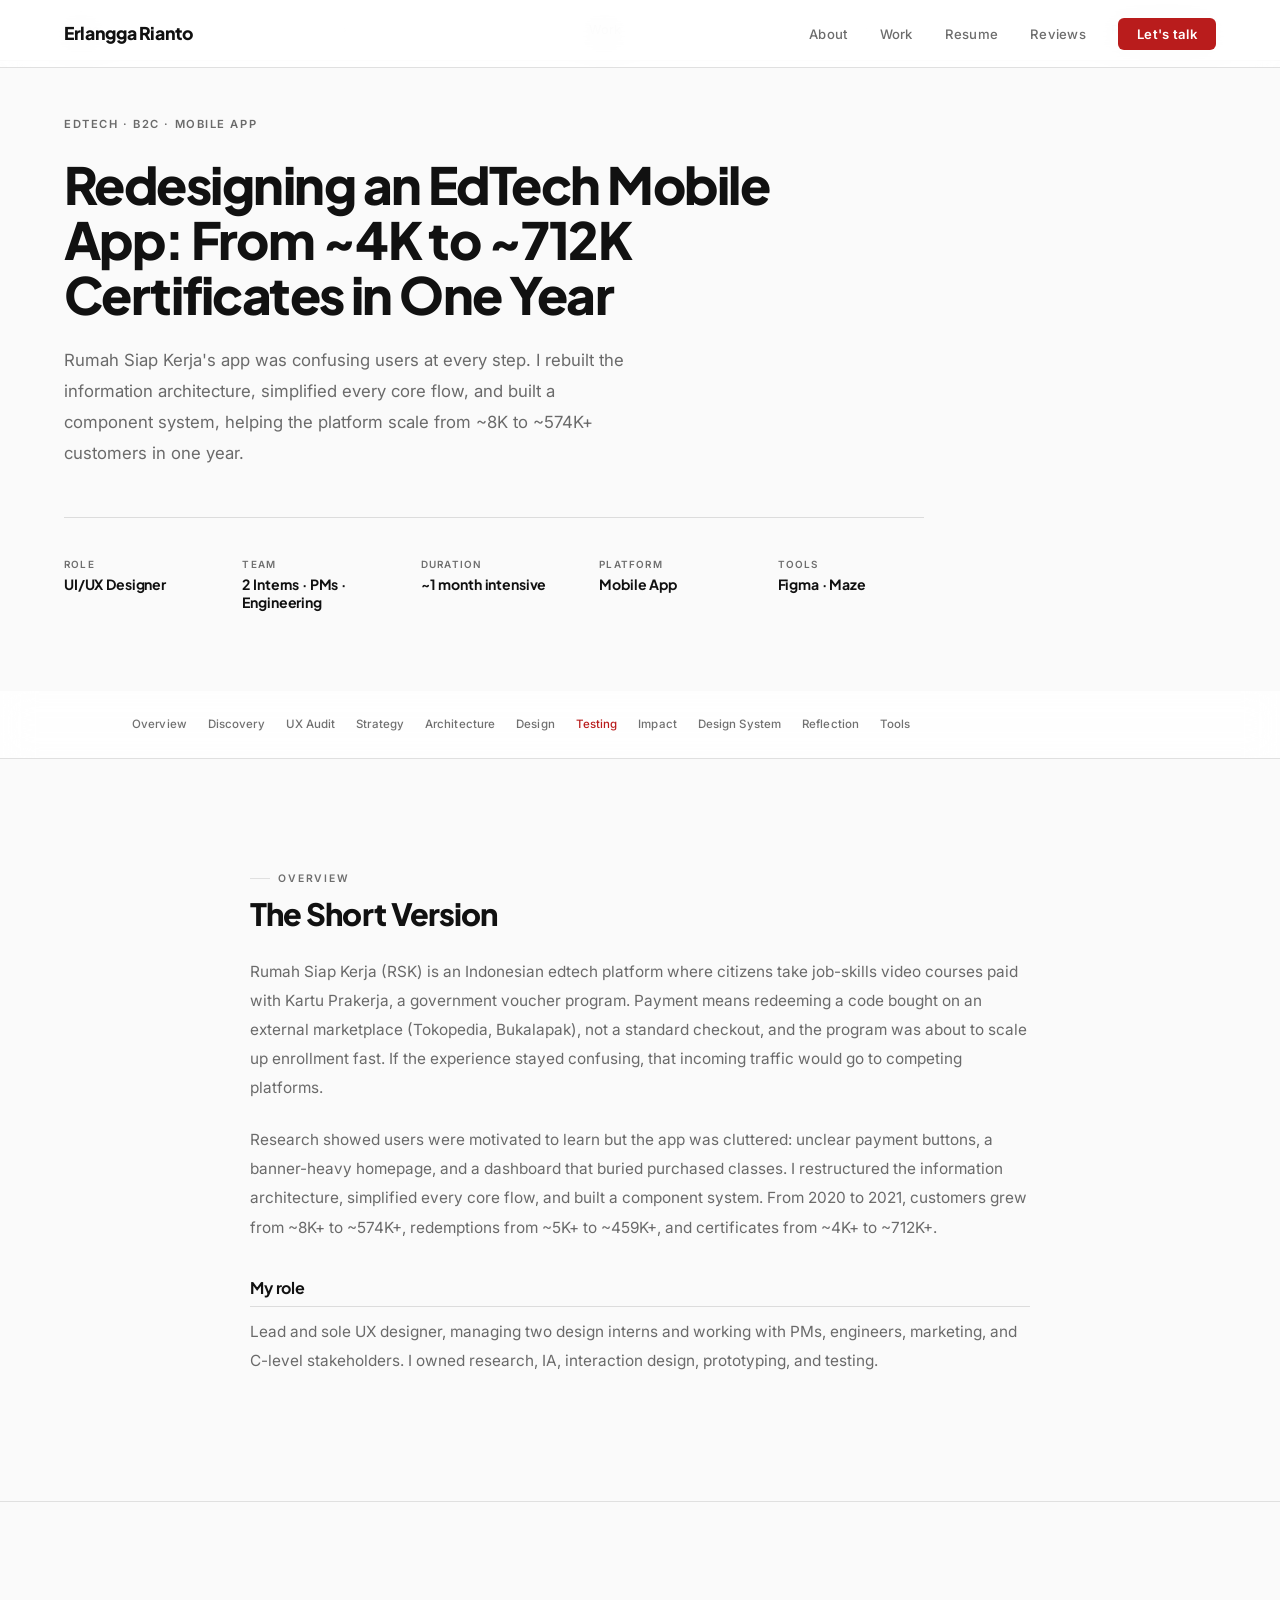
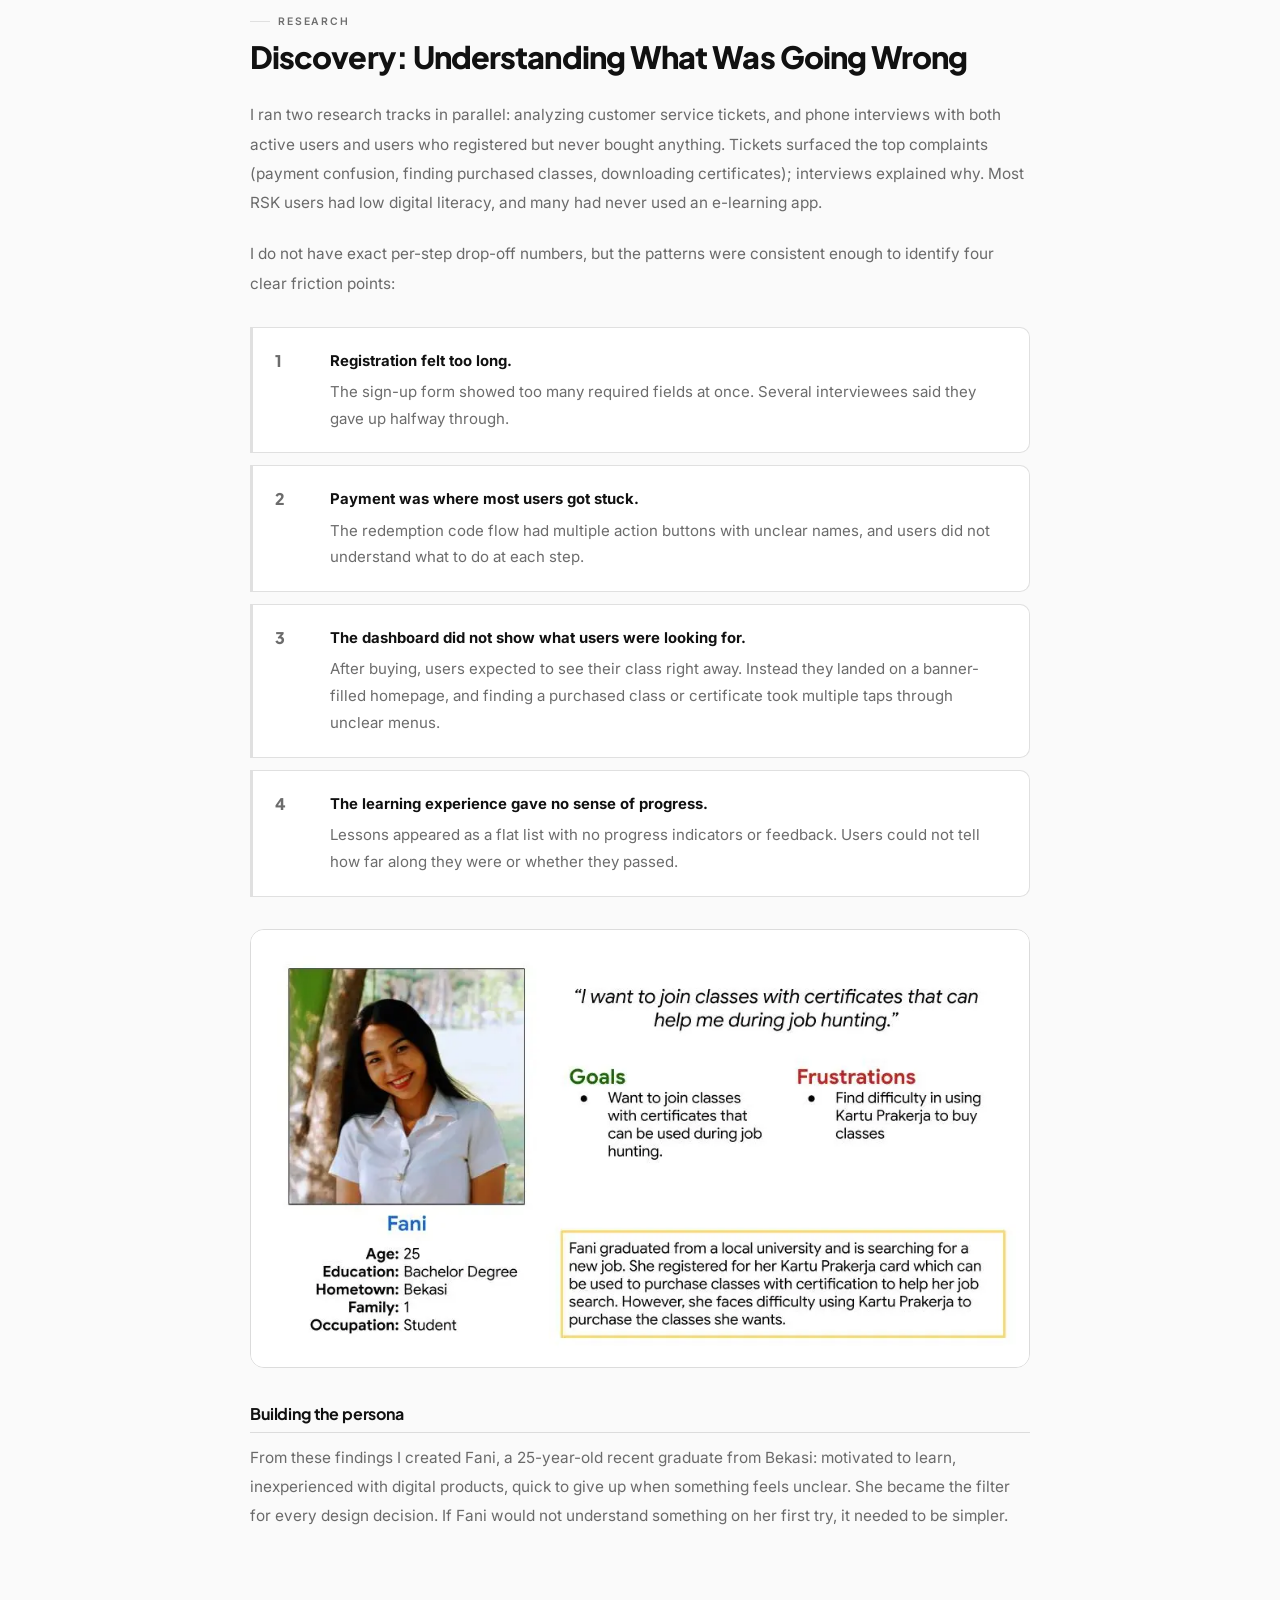
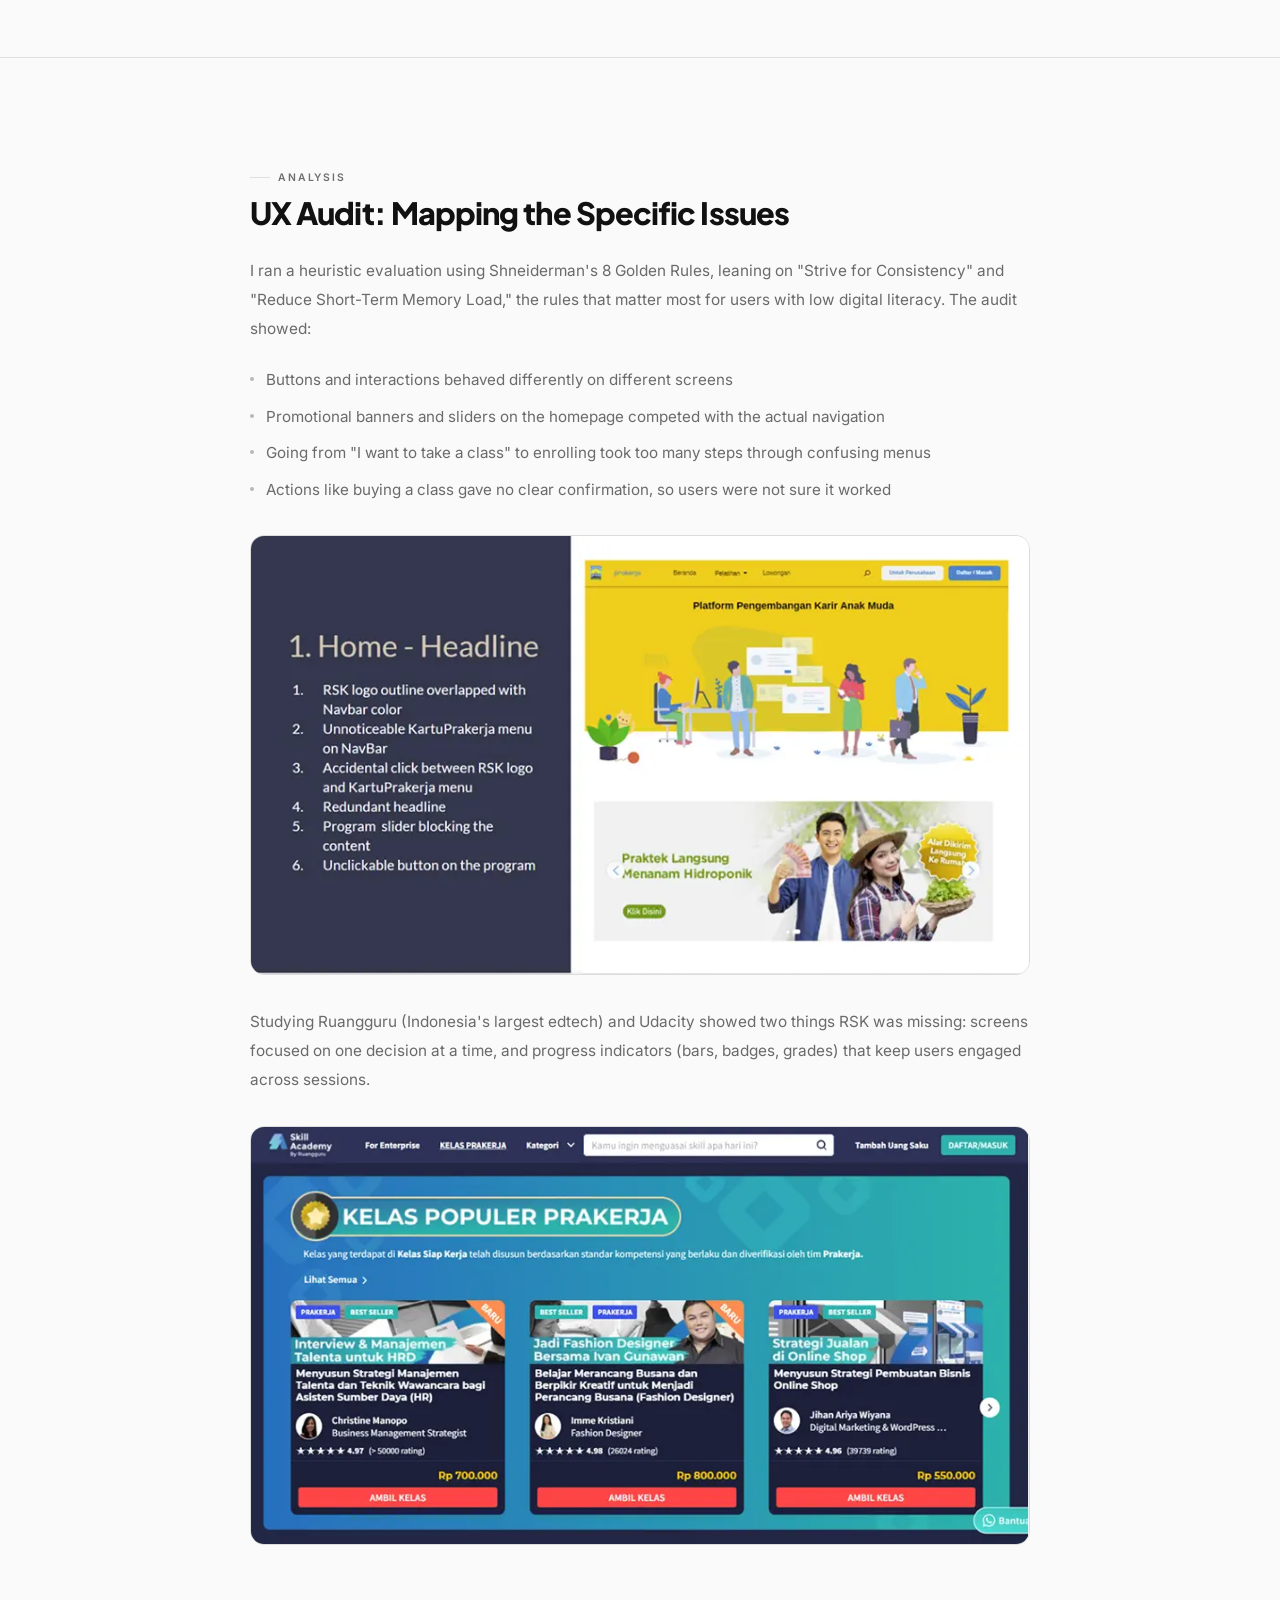
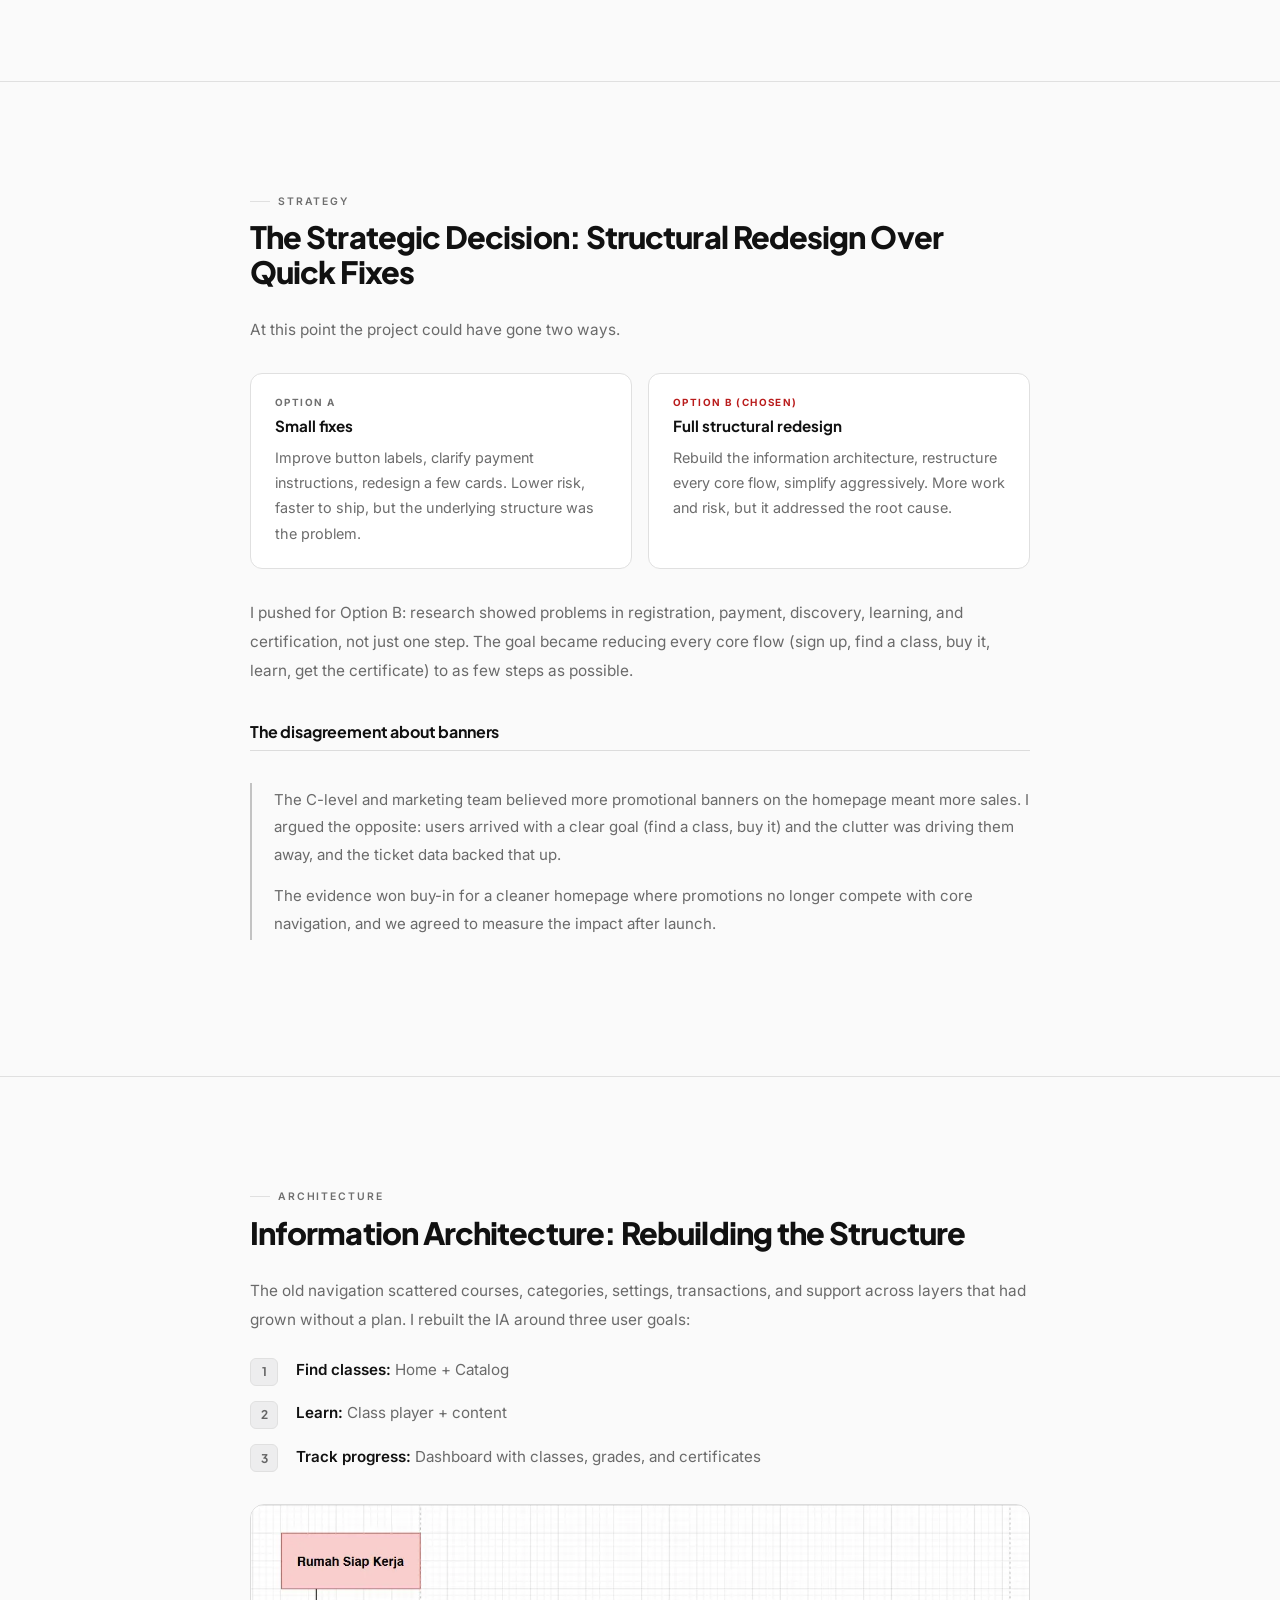
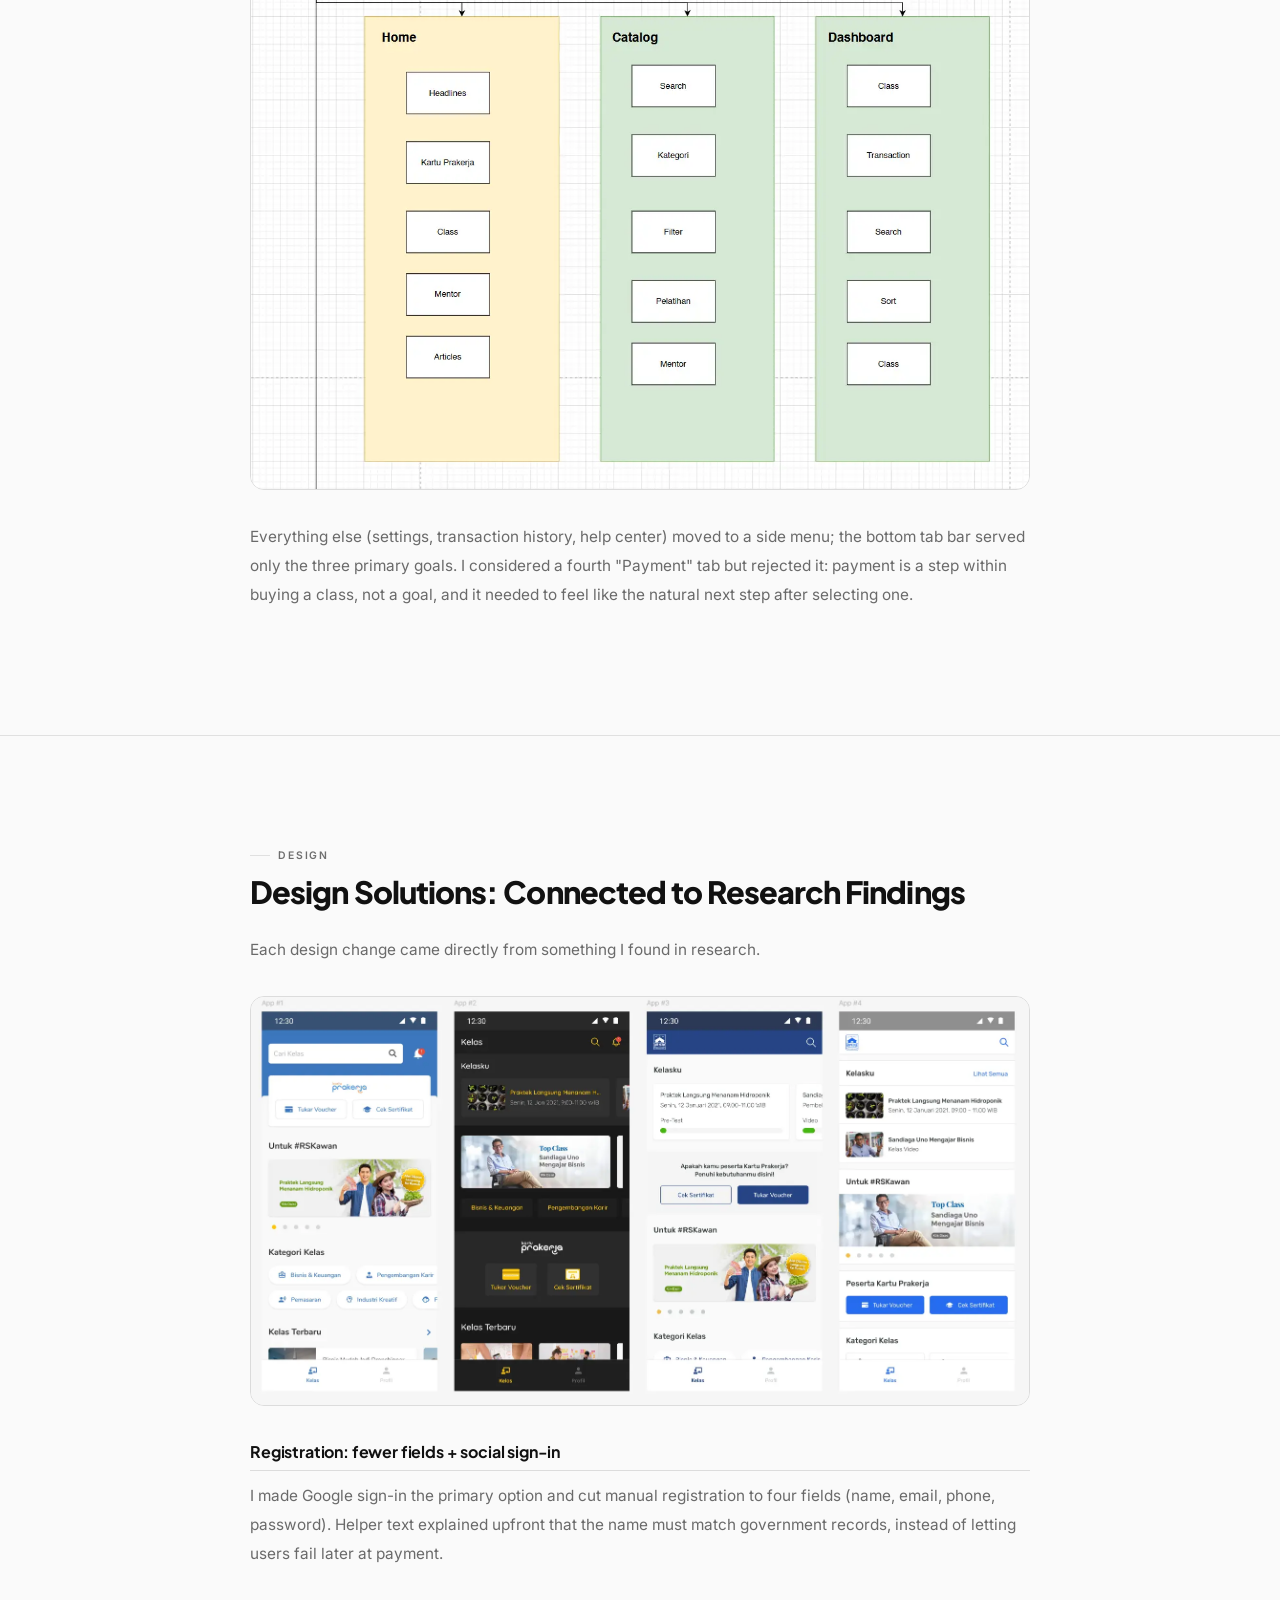
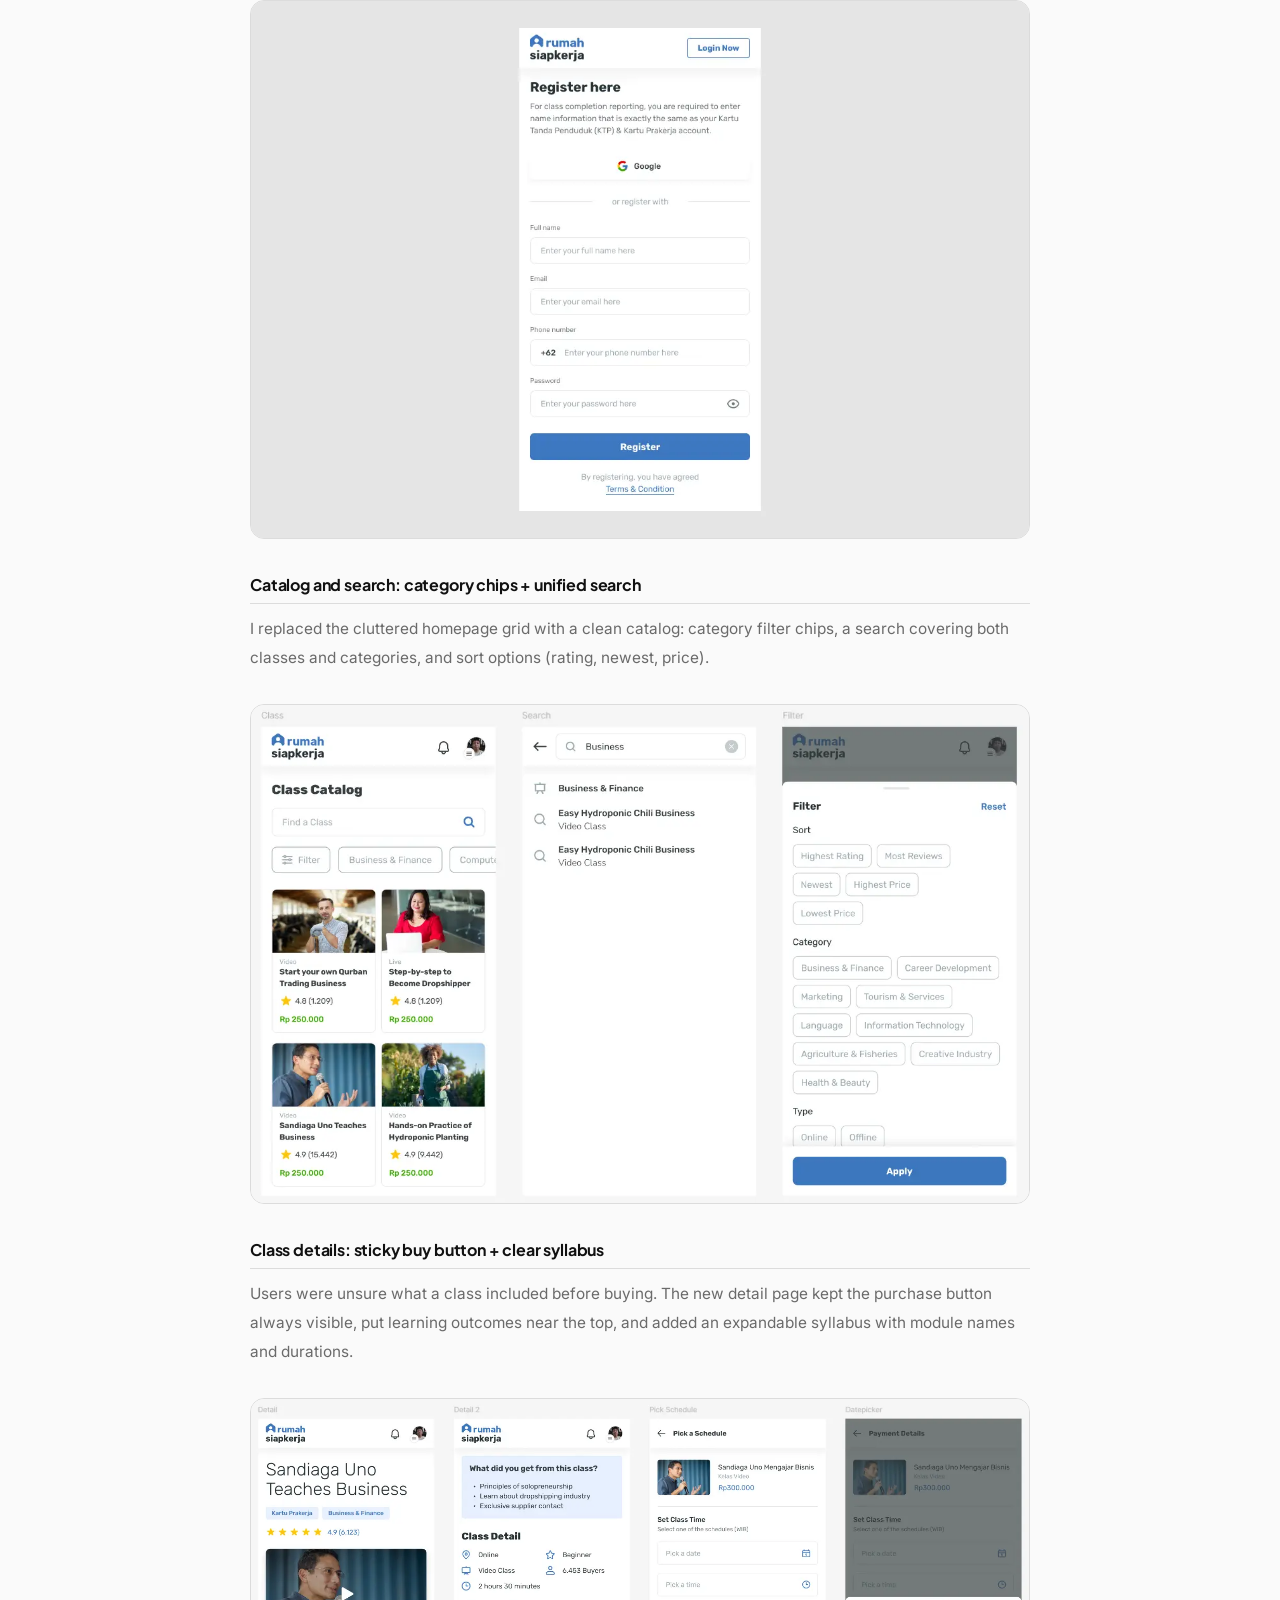
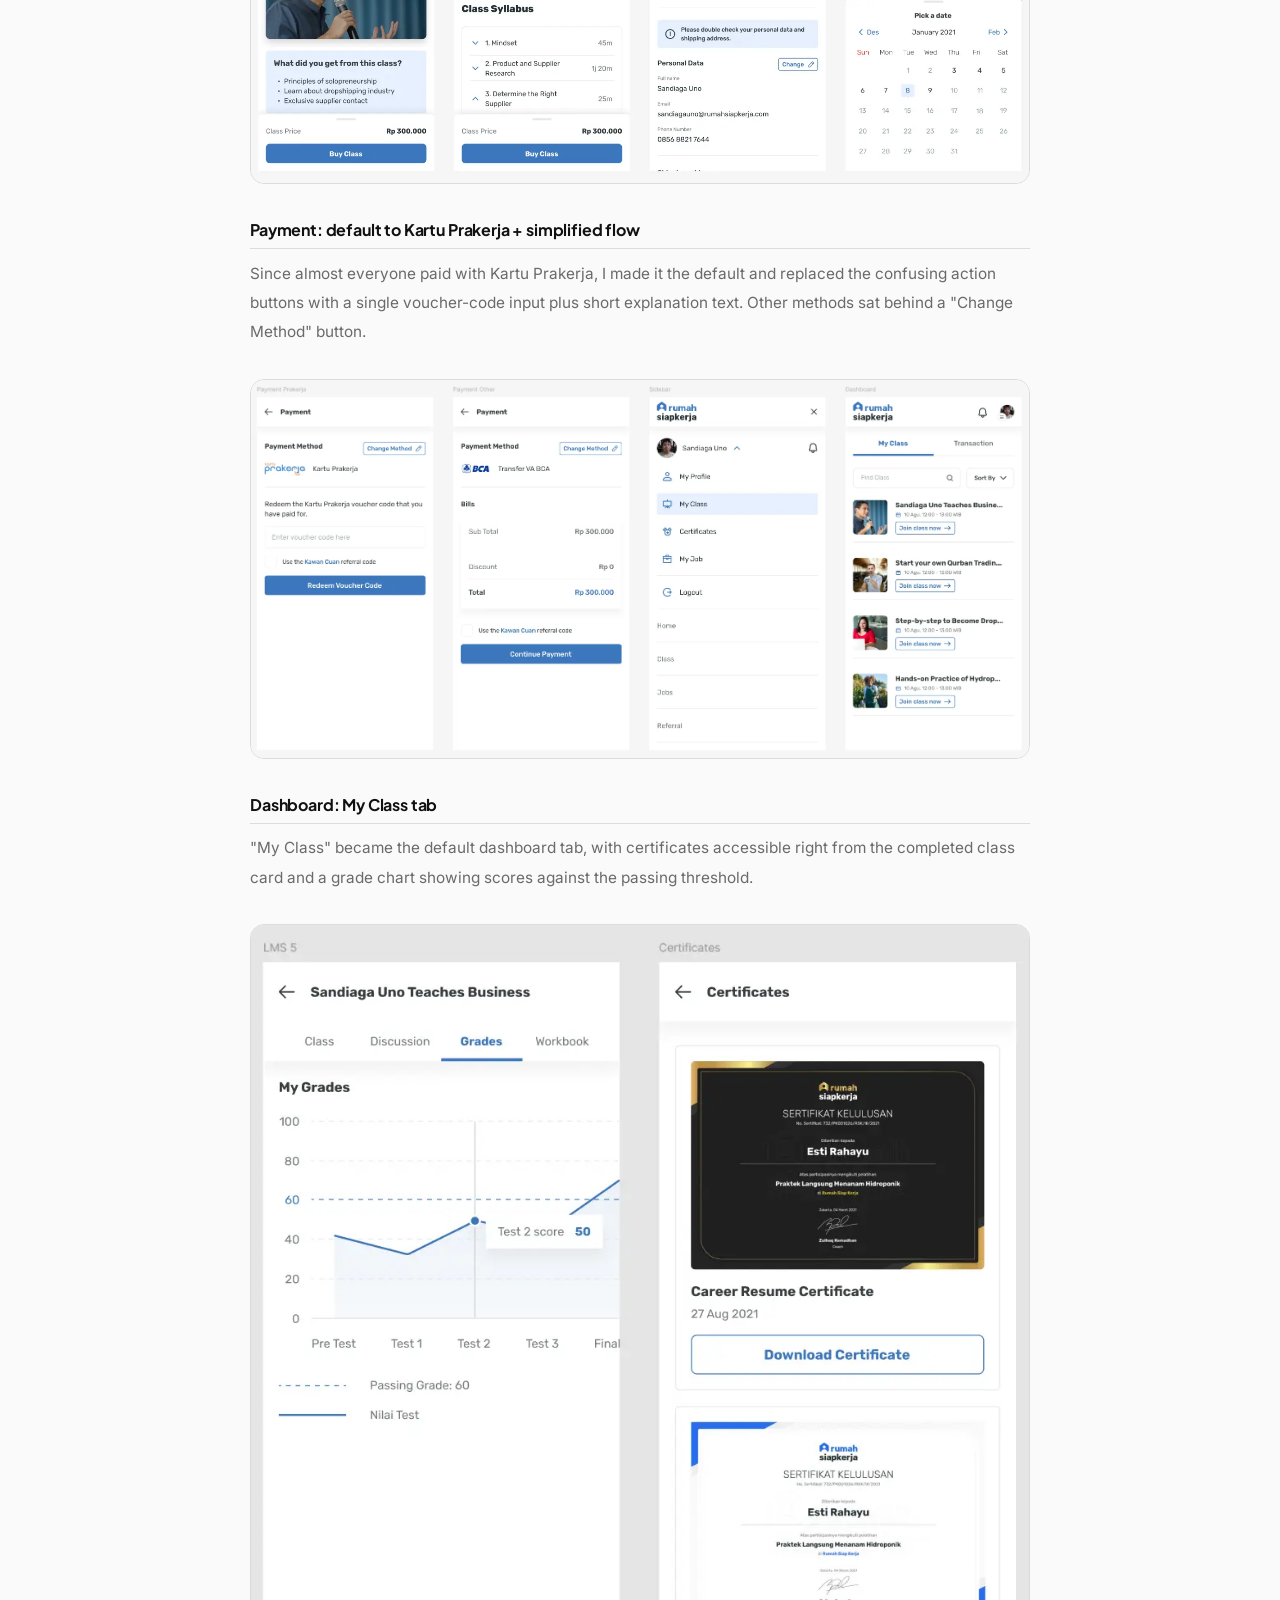
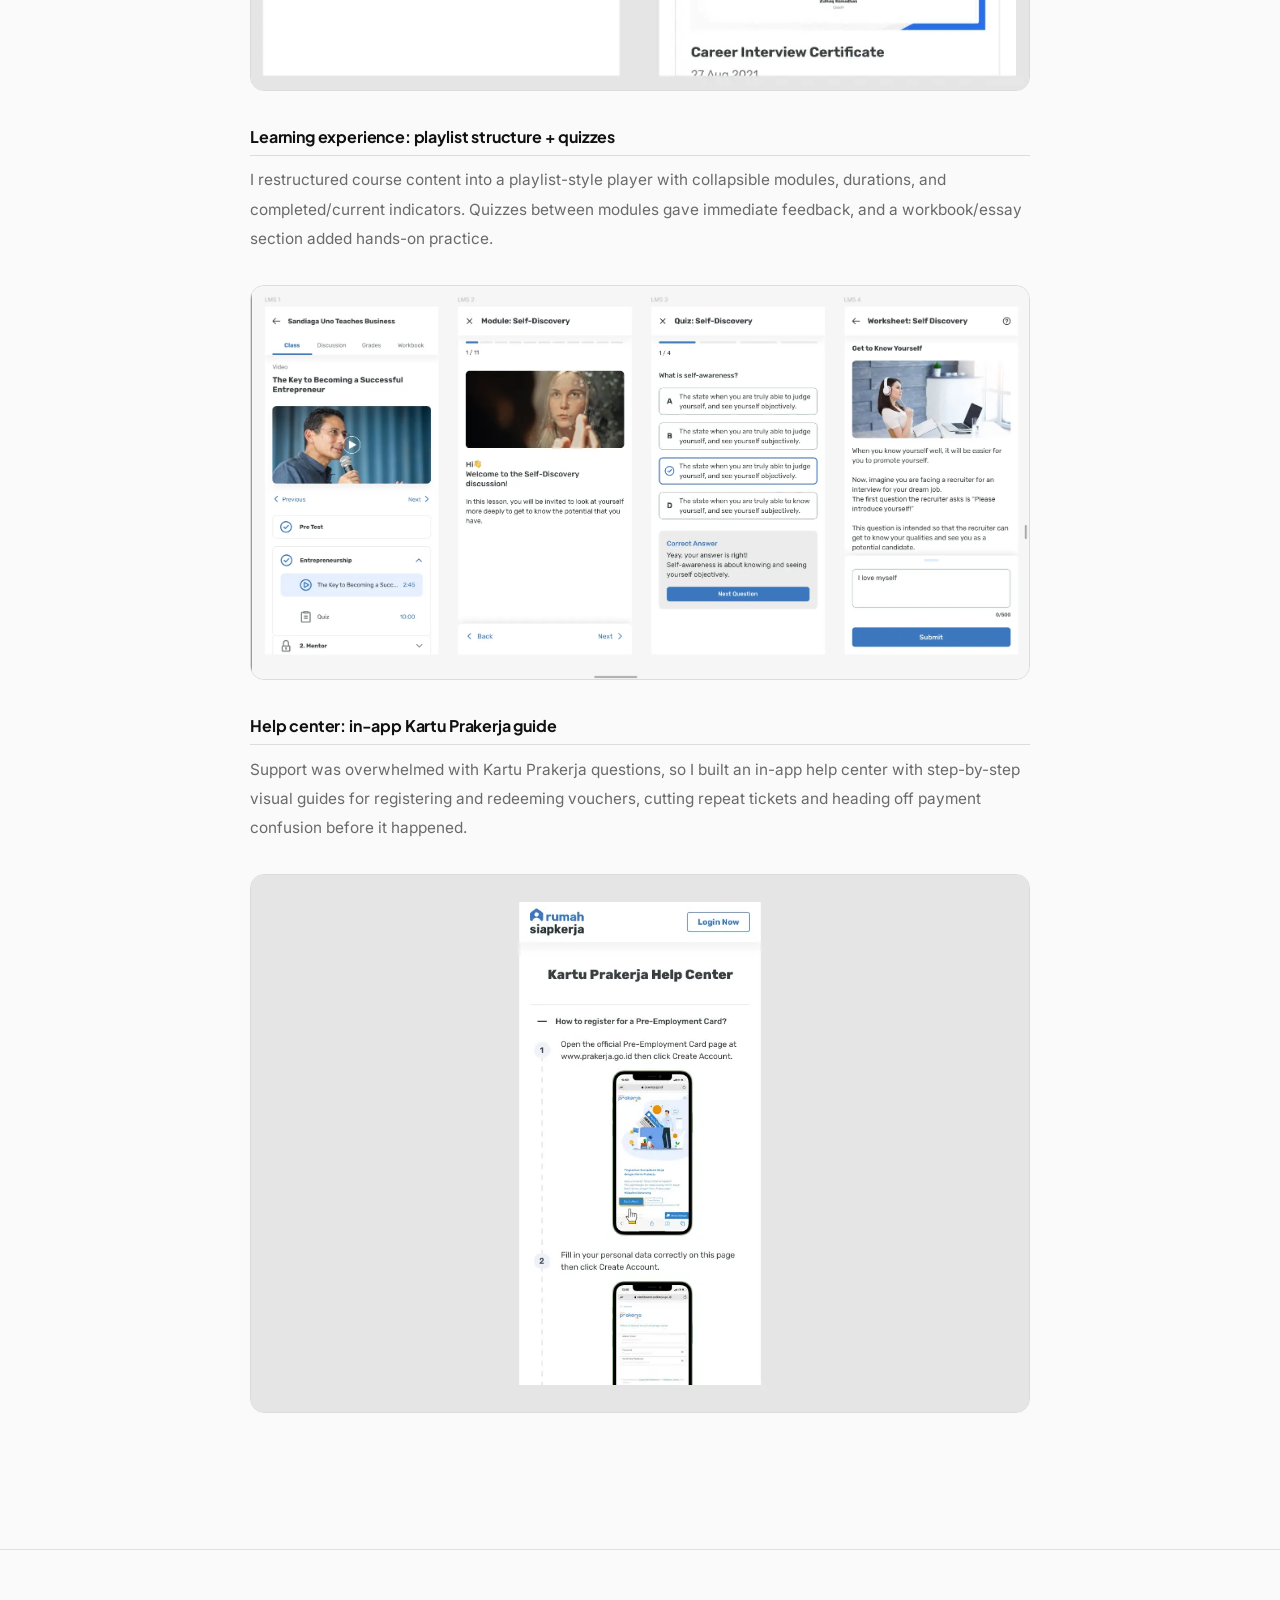
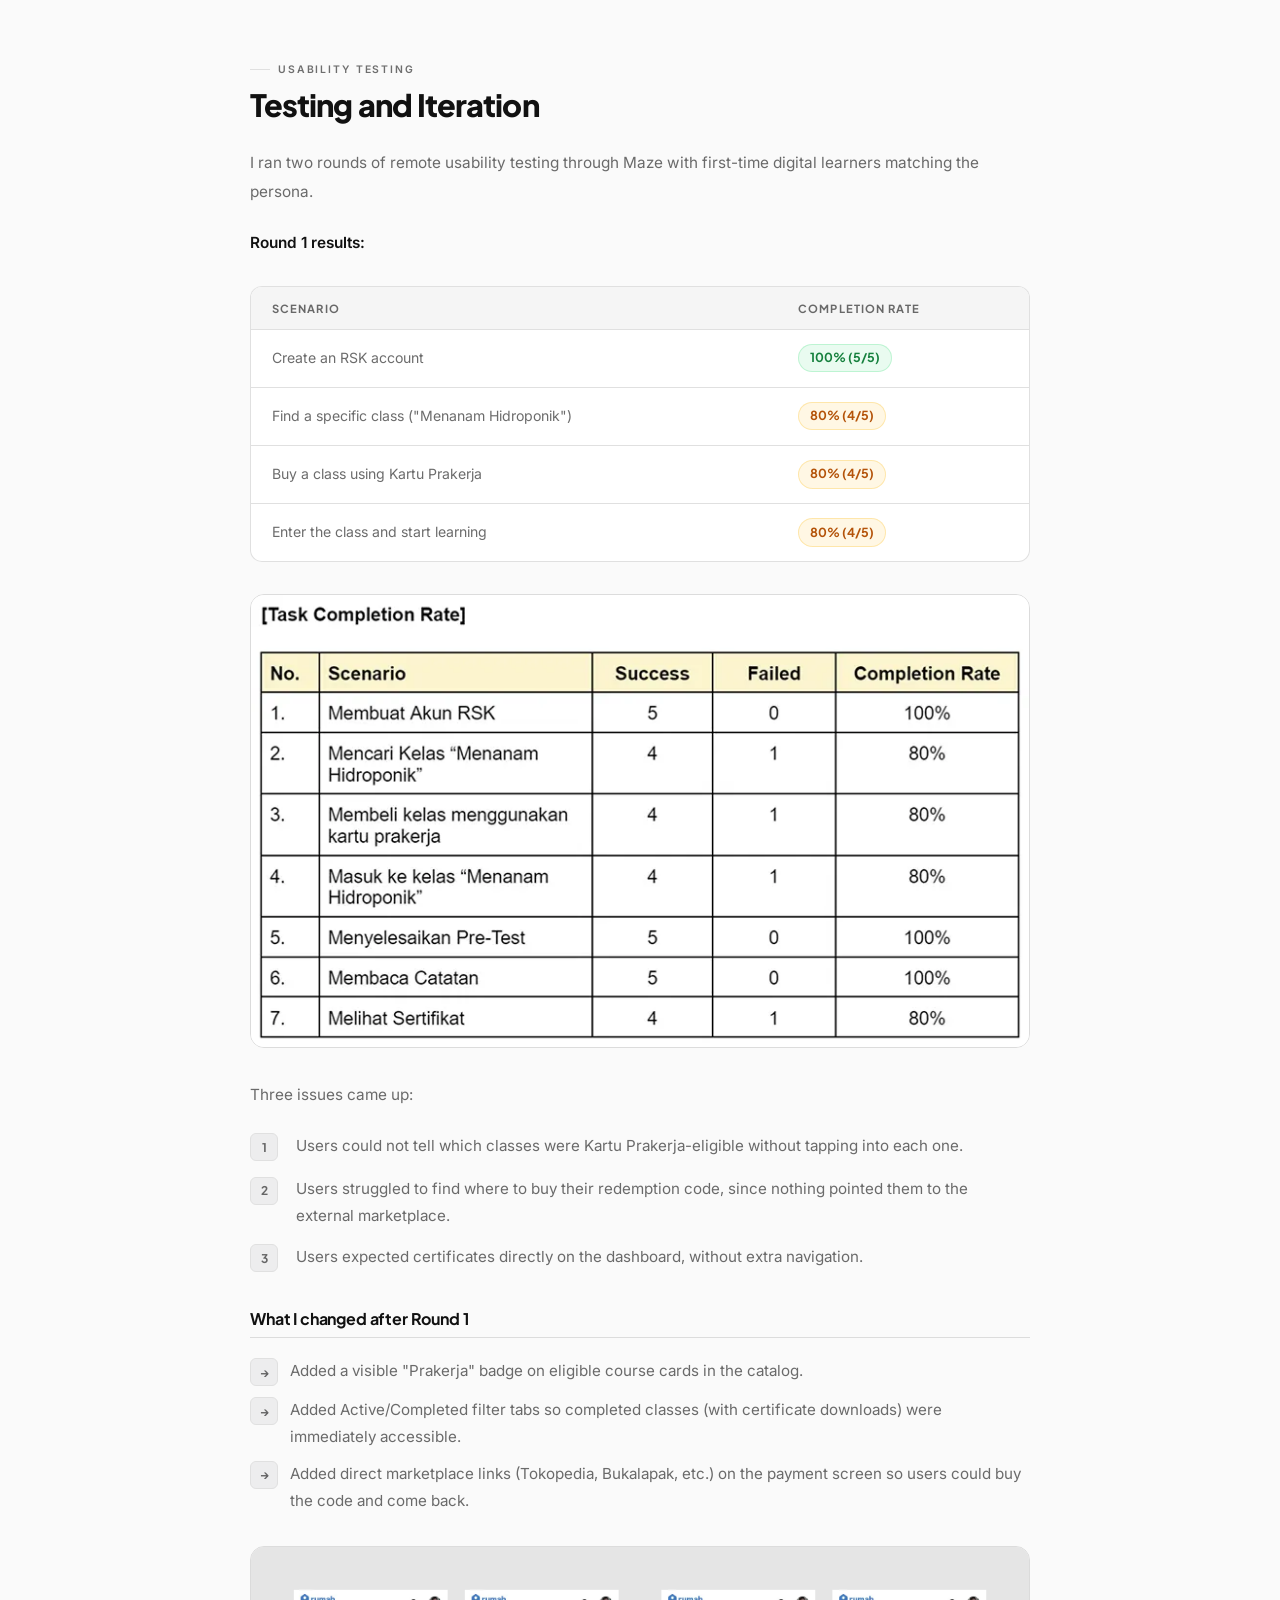
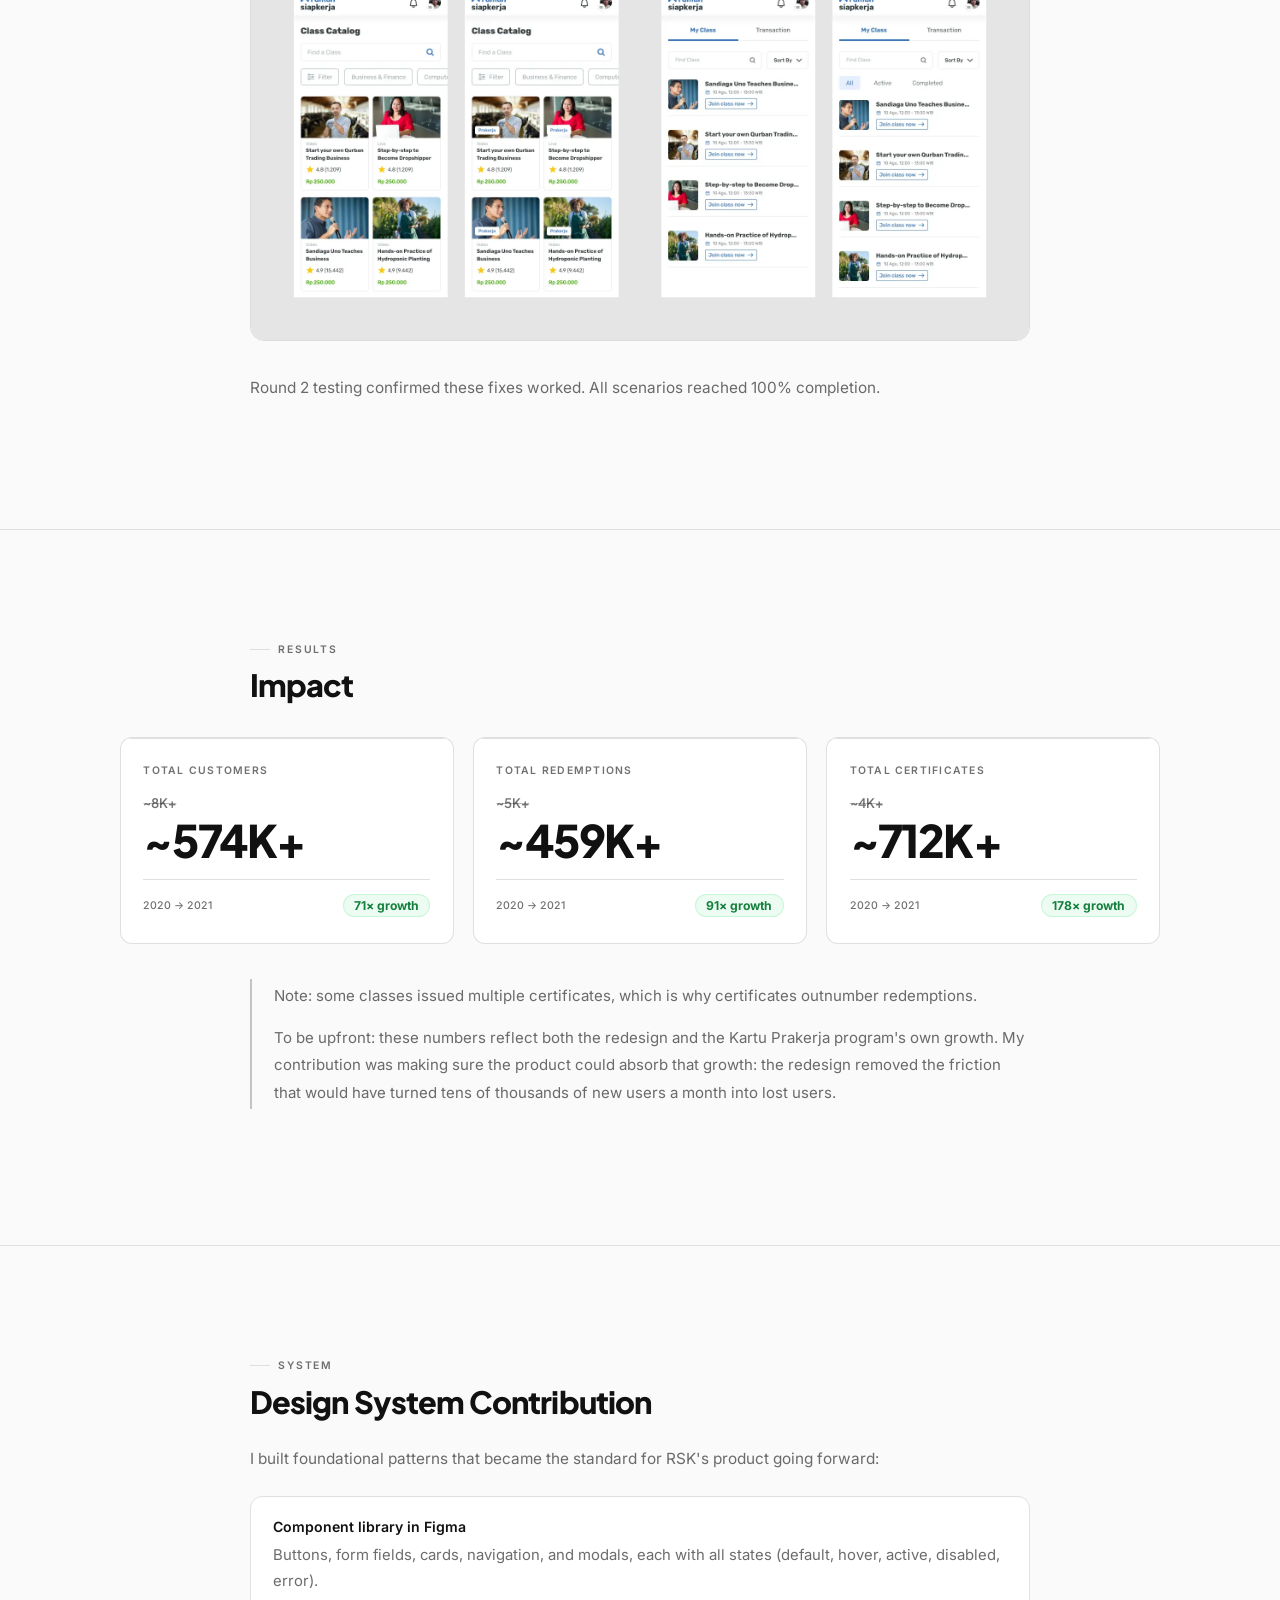
==== commit 23262964: "Replace em dashes with commas, colons, and parentheses Rewrite every em dash in page copy across the" ====
--- a/rsk-case-study.html
+++ b/rsk-case-study.html
@@ -233,7 +233,7 @@
           <p class="cs-p">
             I ran a heuristic evaluation using Shneiderman's 8 Golden Rules,
             leaning on "Strive for Consistency" and "Reduce Short-Term Memory
-            Load" — the rules that matter most for users with low digital
+            Load," the rules that matter most for users with low digital
             literacy. The audit showed:
           </p>
           <ul class="cs-ul">
@@ -320,8 +320,8 @@
           <p class="cs-p">
             I pushed for Option B: research showed problems in registration,
             payment, discovery, learning, and certification, not just one step.
-            The goal became reducing every core flow — sign up, find a class,
-            buy it, learn, get the certificate — to as few steps as possible.
+            The goal became reducing every core flow (sign up, find a class,
+            buy it, learn, get the certificate) to as few steps as possible.
           </p>
 
           <h3 class="cs-h3">The disagreement about banners</h3>
@@ -330,7 +330,7 @@
               The C-level and marketing team believed more promotional banners
               on the homepage meant more sales. I argued the opposite: users
               arrived with a clear goal (find a class, buy it) and the clutter
-              was driving them away — and the ticket data backed that up.
+              was driving them away, and the ticket data backed that up.
             </p>
             <p>
               The evidence won buy-in for a cleaner homepage where promotions
@@ -383,7 +383,7 @@
           <p class="cs-p">
             Everything else (settings, transaction history, help center) moved
             to a side menu; the bottom tab bar served only the three primary
-            goals. I considered a fourth "Payment" tab but rejected it —
+            goals. I considered a fourth "Payment" tab but rejected it:
             payment is a step within buying a class, not a goal, and it needed
             to feel like the natural next step after selecting one.
           </p>
@@ -537,7 +537,7 @@
           <p class="cs-p">
             Support was overwhelmed with Kartu Prakerja questions, so I built
             an in-app help center with step-by-step visual guides for
-            registering and redeeming vouchers — cutting repeat tickets and
+            registering and redeeming vouchers, cutting repeat tickets and
             heading off payment confusion before it happened.
           </p>
           <figure
@@ -624,8 +624,8 @@
             </li>
             <li>
               <div>
-                Users struggled to find where to buy their redemption code —
-                nothing pointed them to the external marketplace.
+                Users struggled to find where to buy their redemption code,
+                since nothing pointed them to the external marketplace.
               </div>
             </li>
             <li>
@@ -717,7 +717,7 @@
             <p>
               To be upfront: these numbers reflect both the redesign and the
               Kartu Prakerja program's own growth. My contribution was making
-              sure the product could absorb that growth — the redesign removed
+              sure the product could absorb that growth: the redesign removed
               the friction that would have turned tens of thousands of new
               users a month into lost users.
             </p>
@@ -781,7 +781,7 @@
           </p>
           <ul class="cs-ul">
             <li>
-              Ownership of specific screens within the design system — real
+              Ownership of specific screens within the design system: real
               work, not exercises.
             </li>
             <li>
@@ -809,7 +809,7 @@
           <h3 class="cs-h3">What went well</h3>
           <ul class="cs-ul">
             <li>
-              "As few steps as possible" kept decisions focused — every
+              "As few steps as possible" kept decisions focused: every
               proposed feature or screen had to justify itself.
             </li>
             <li>
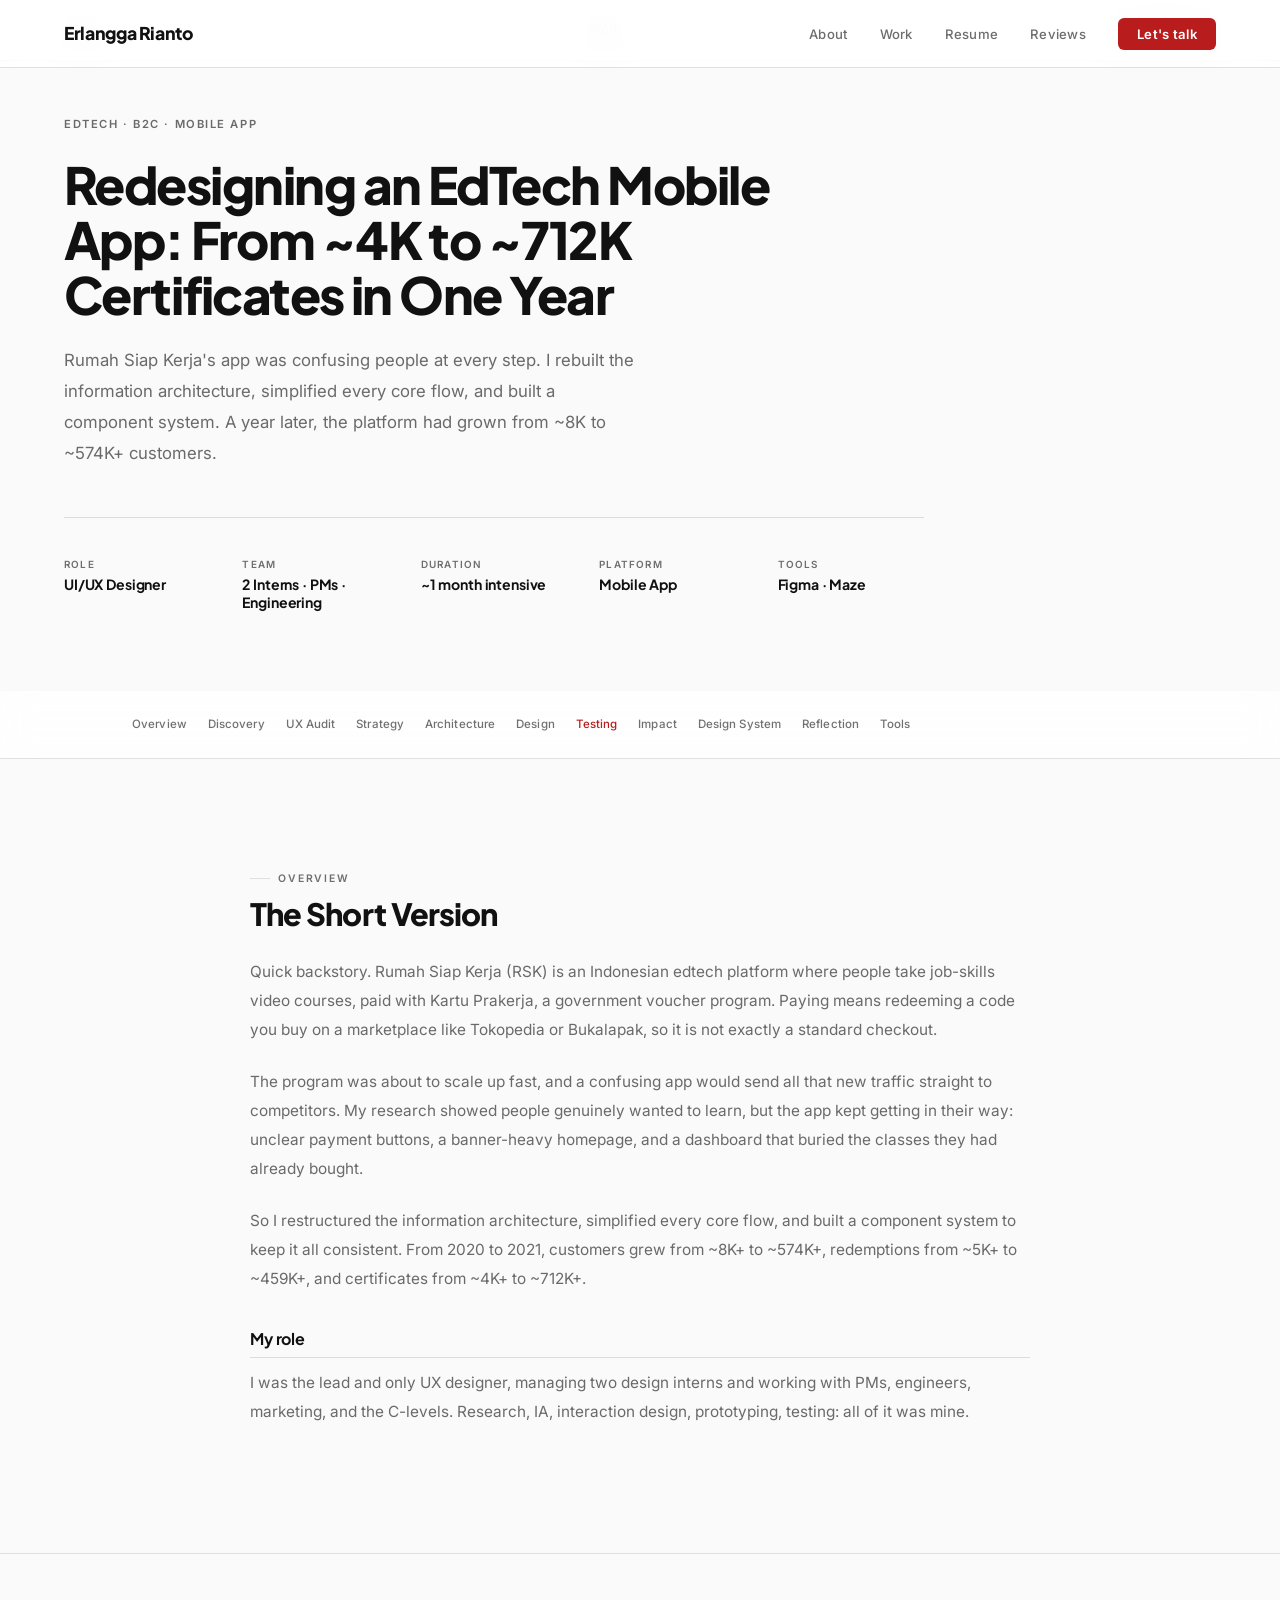
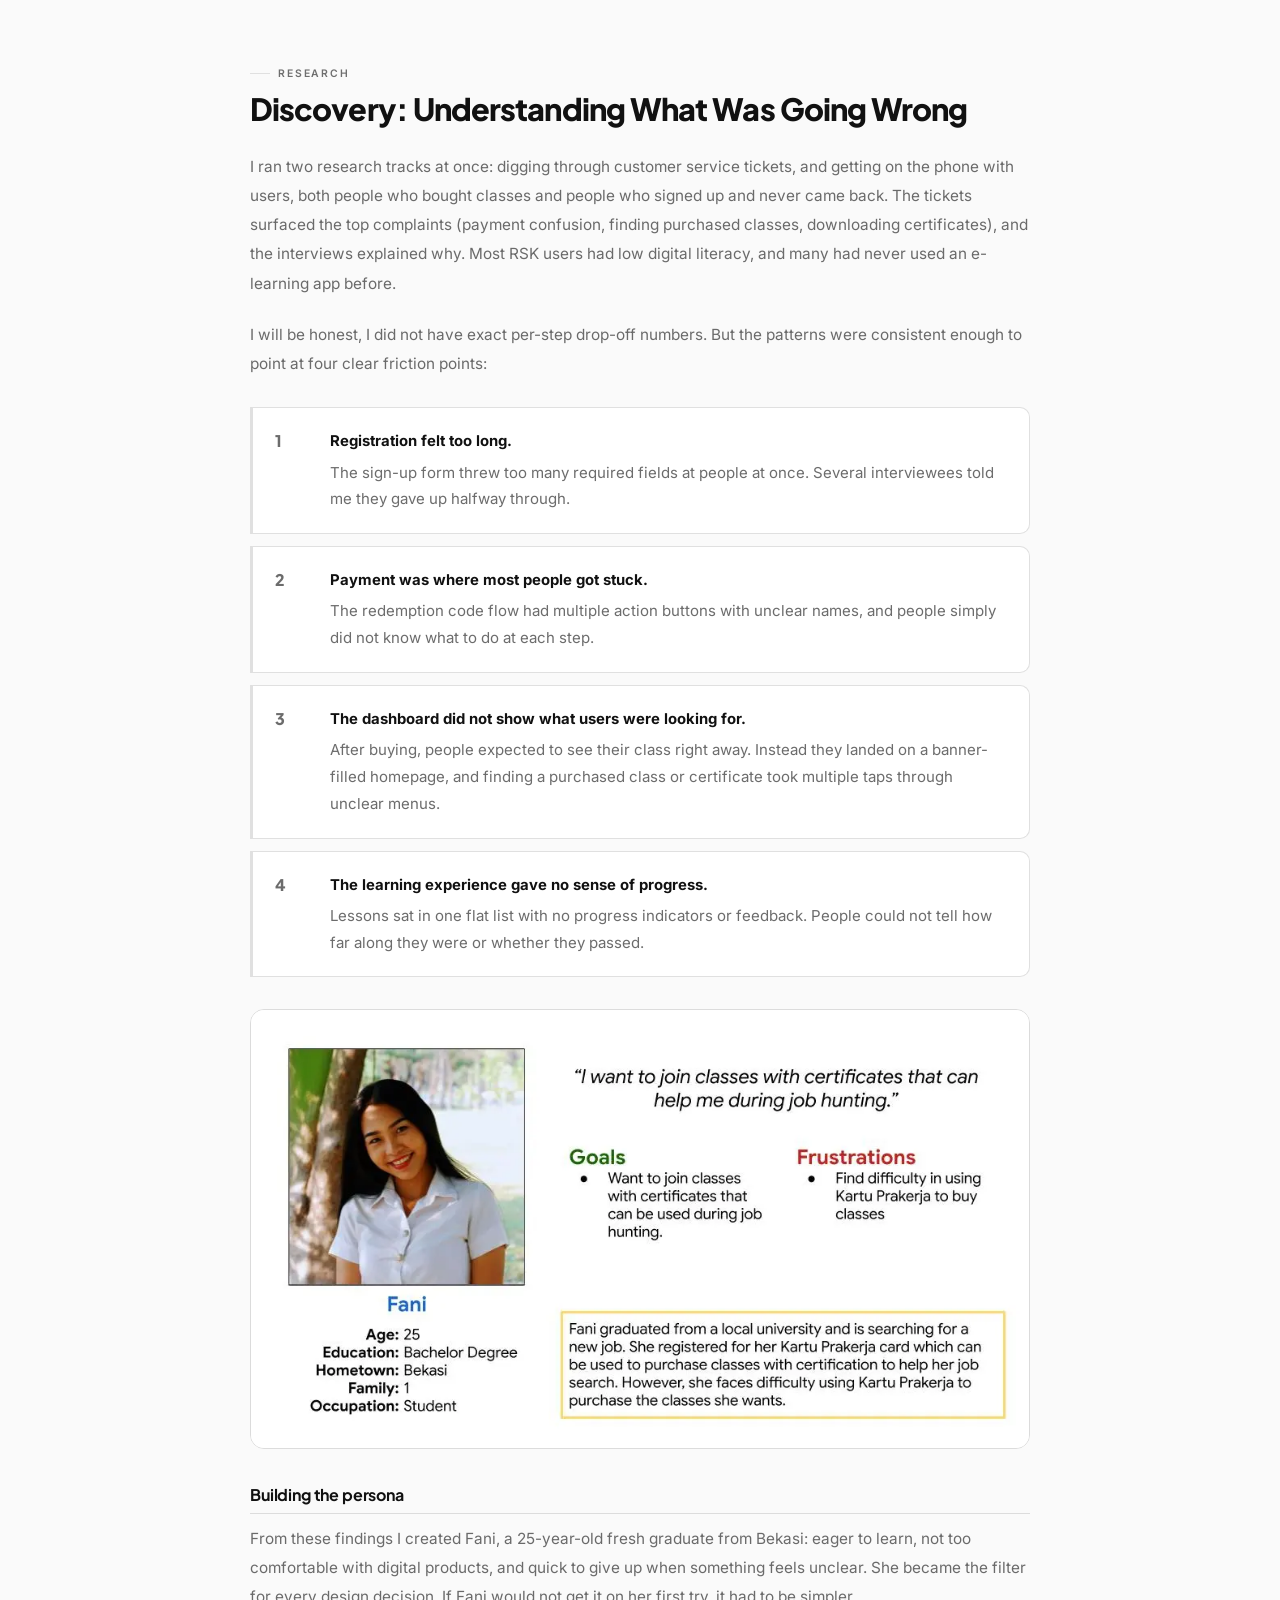
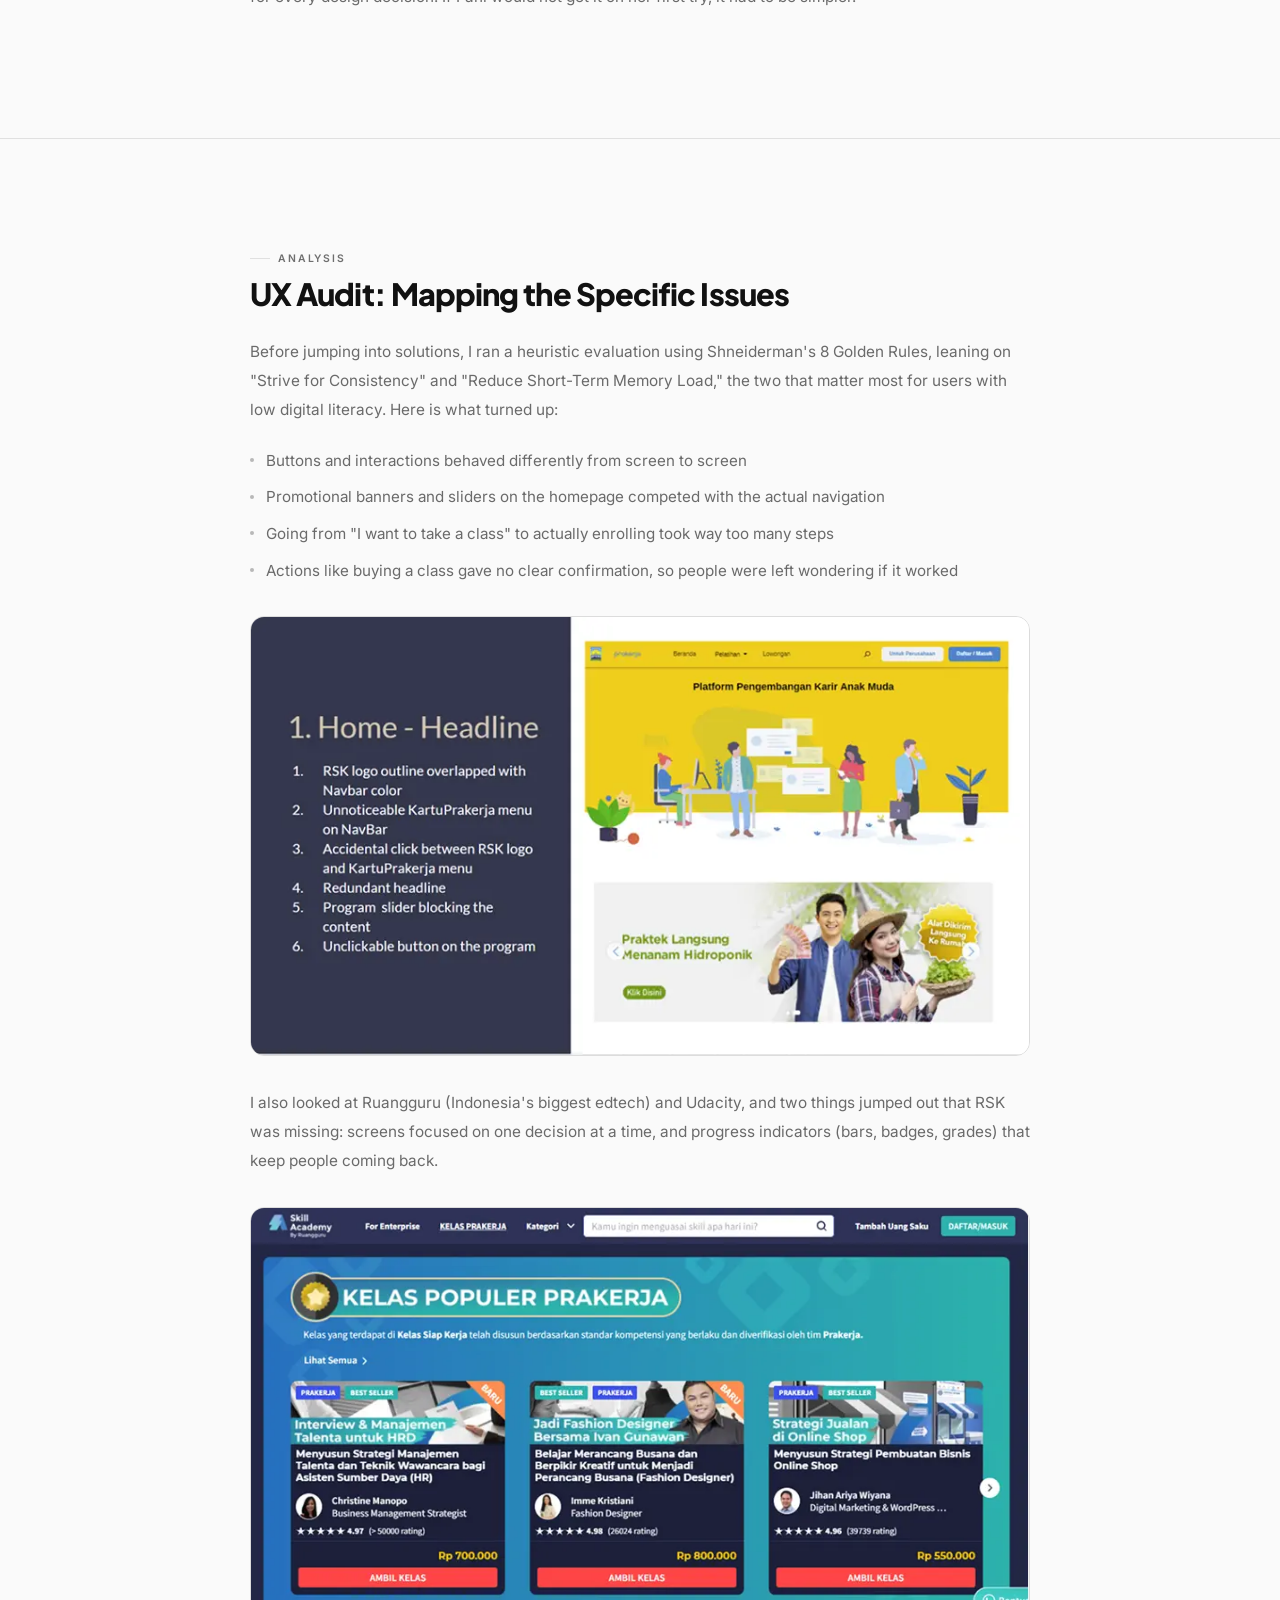
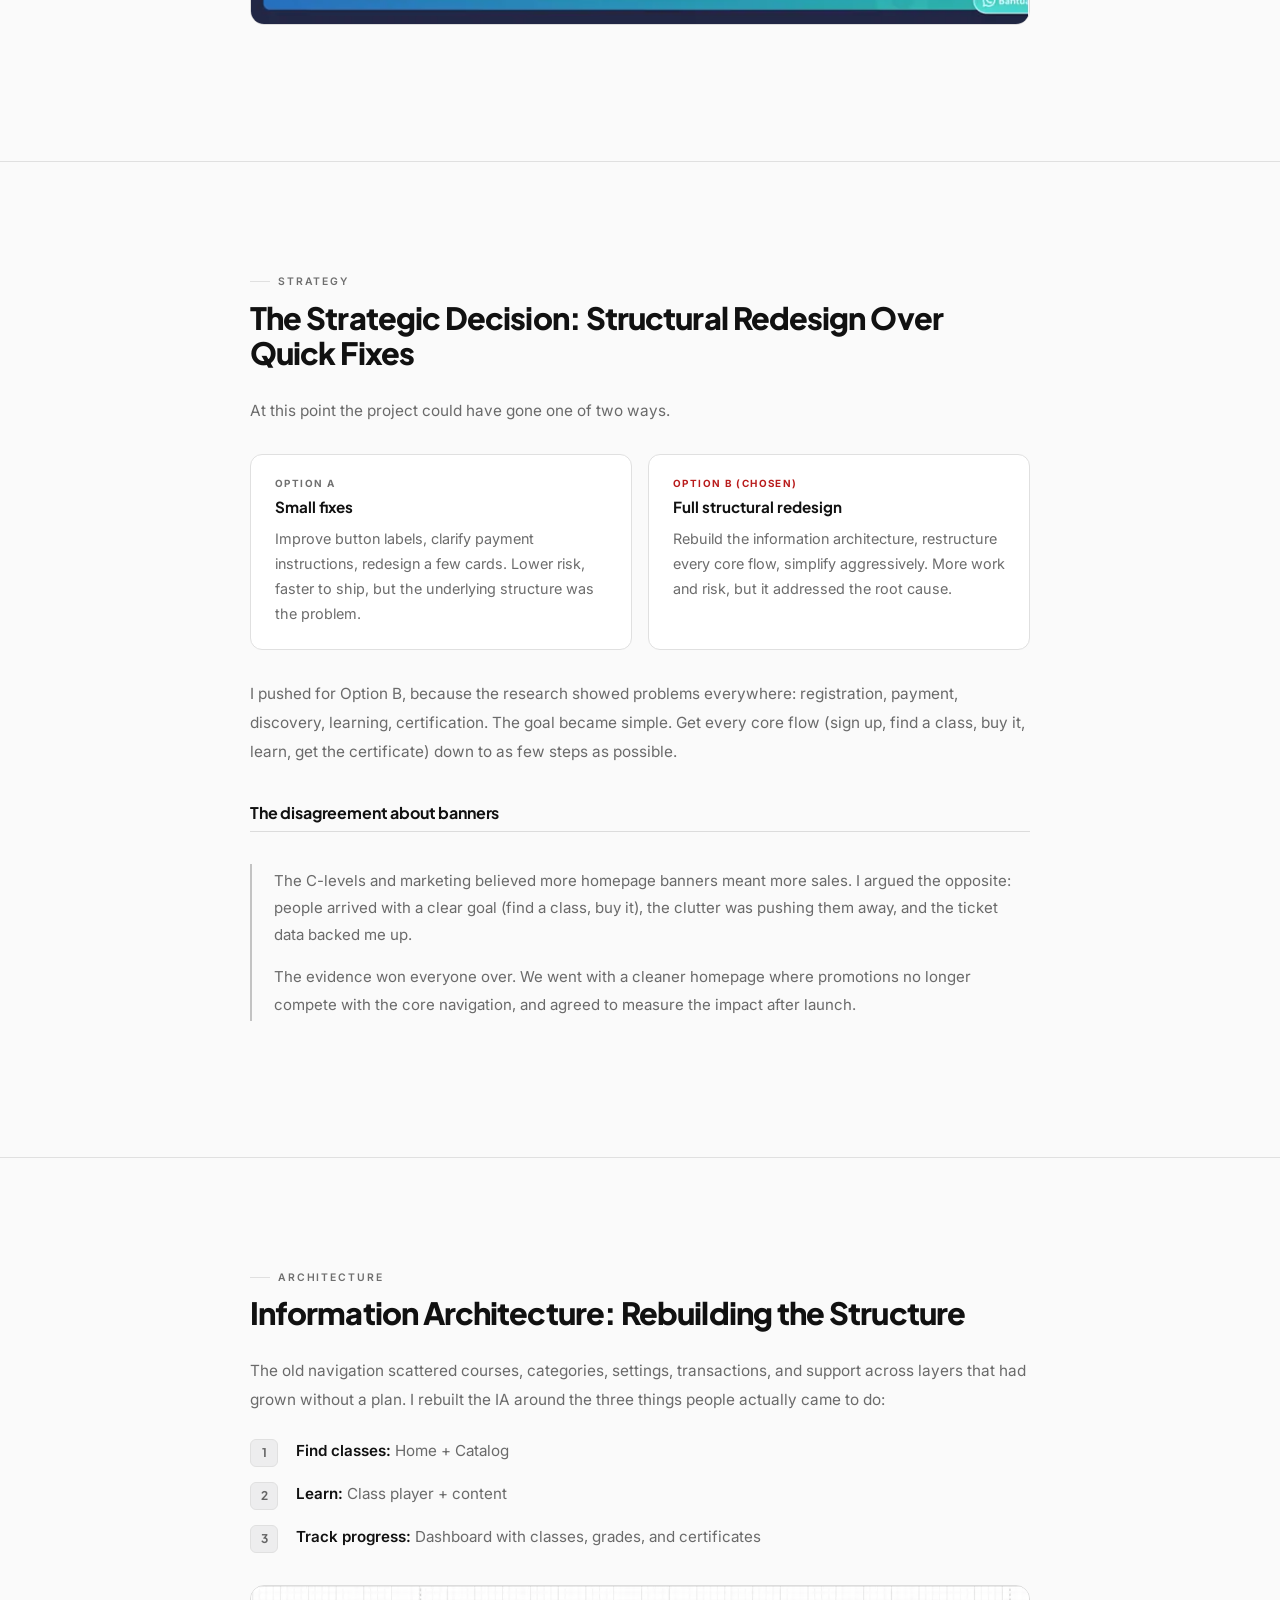
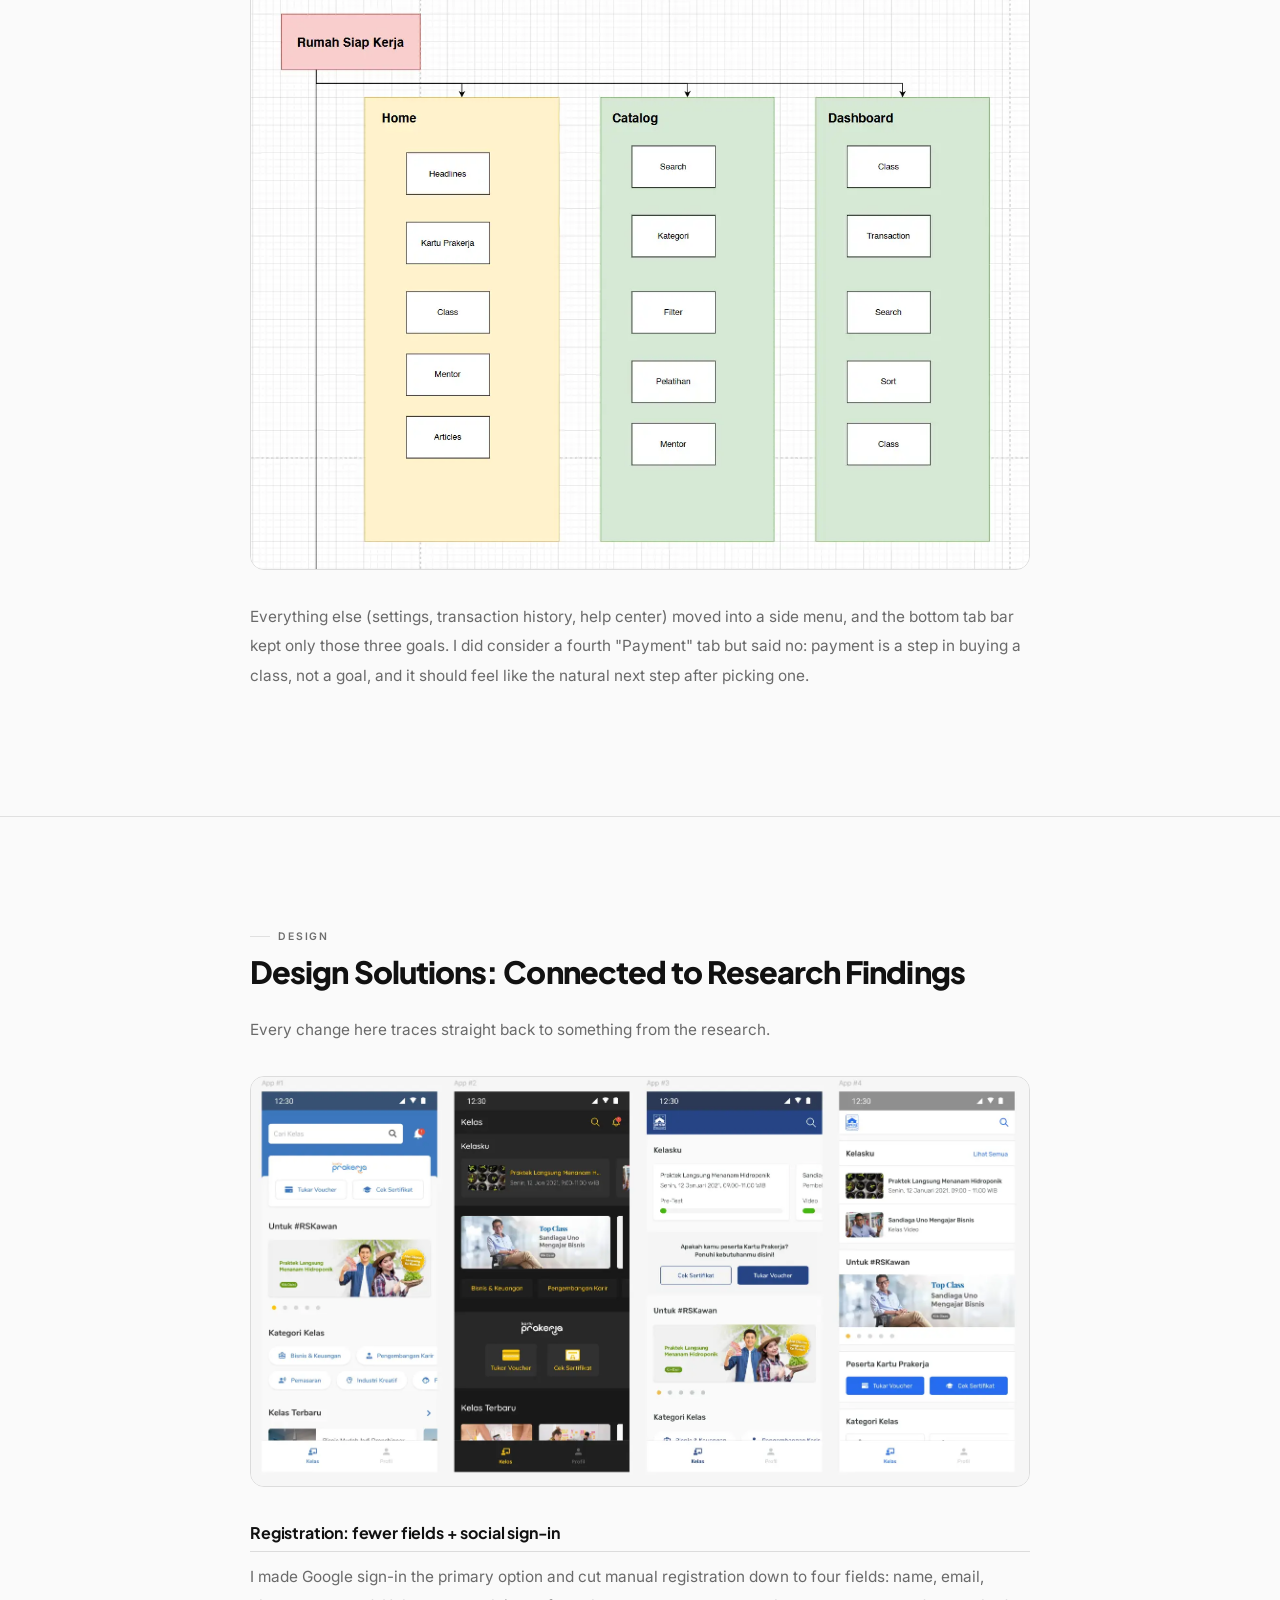
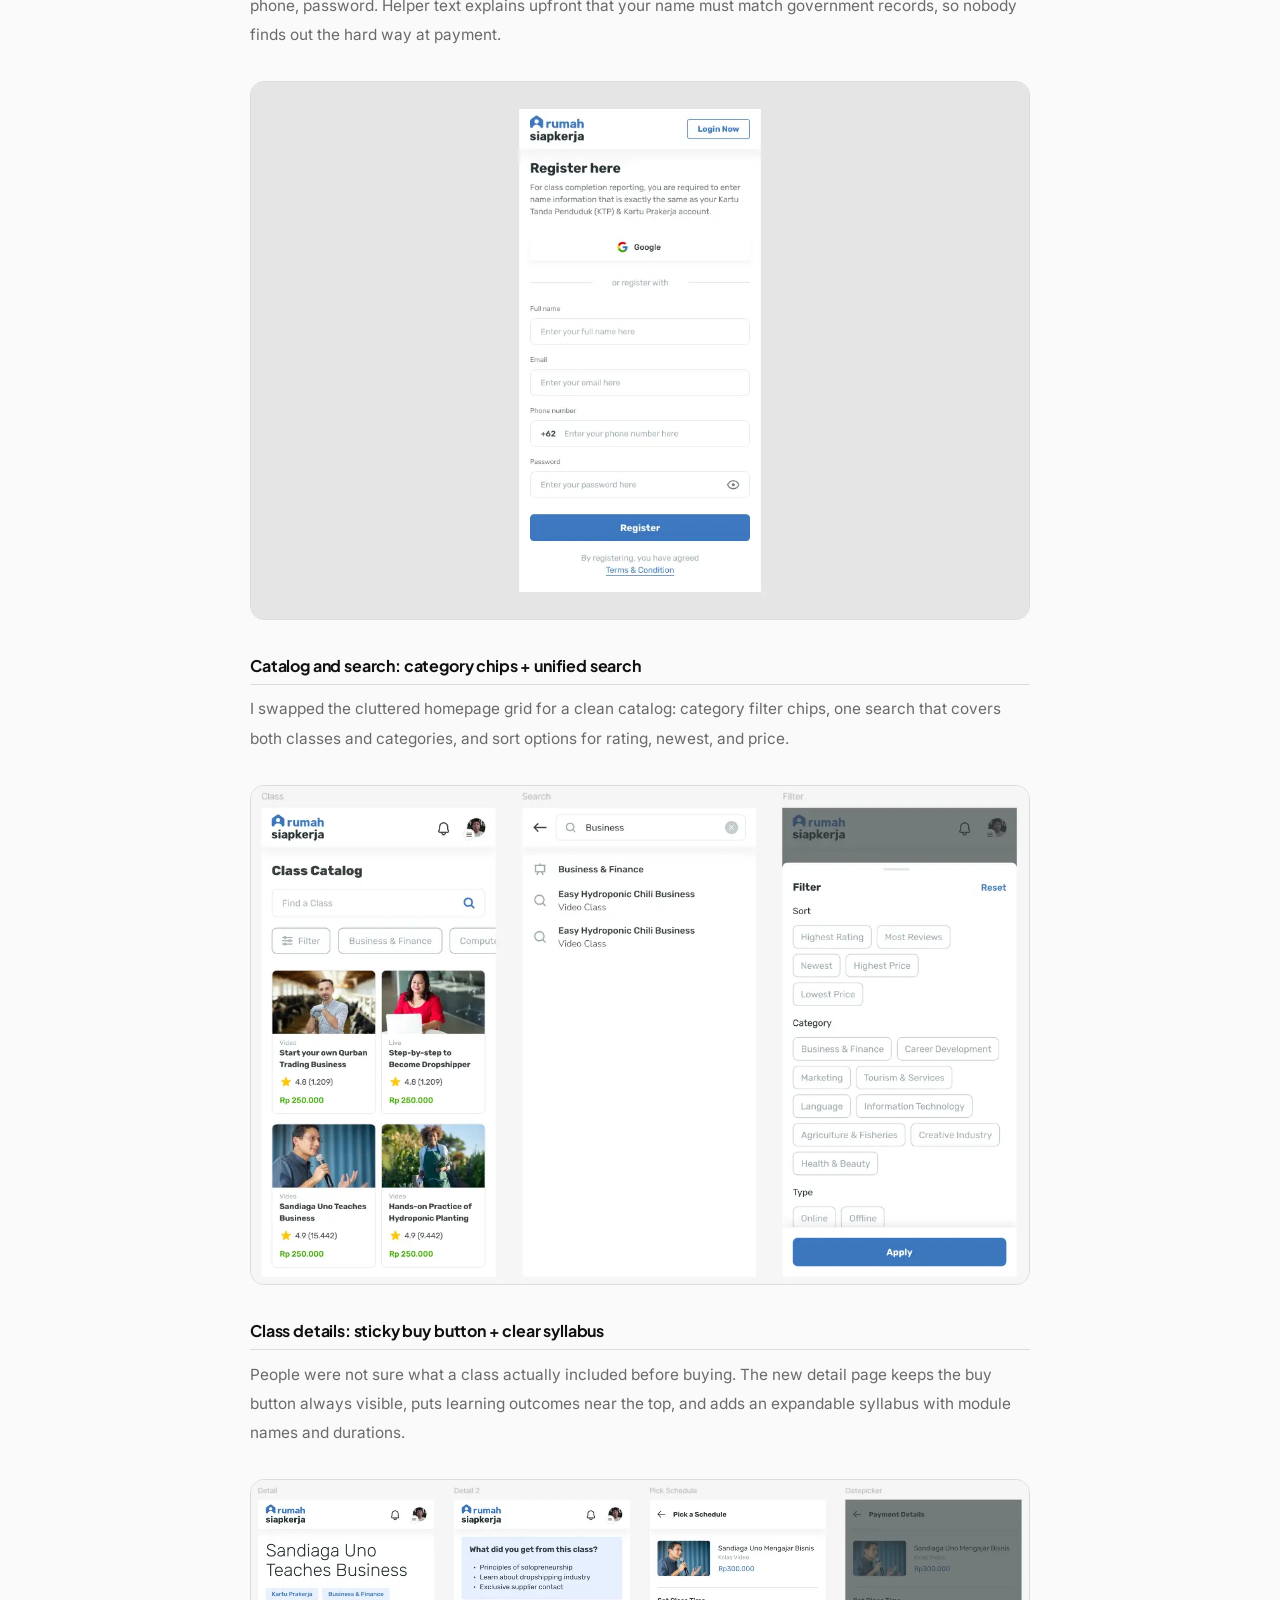
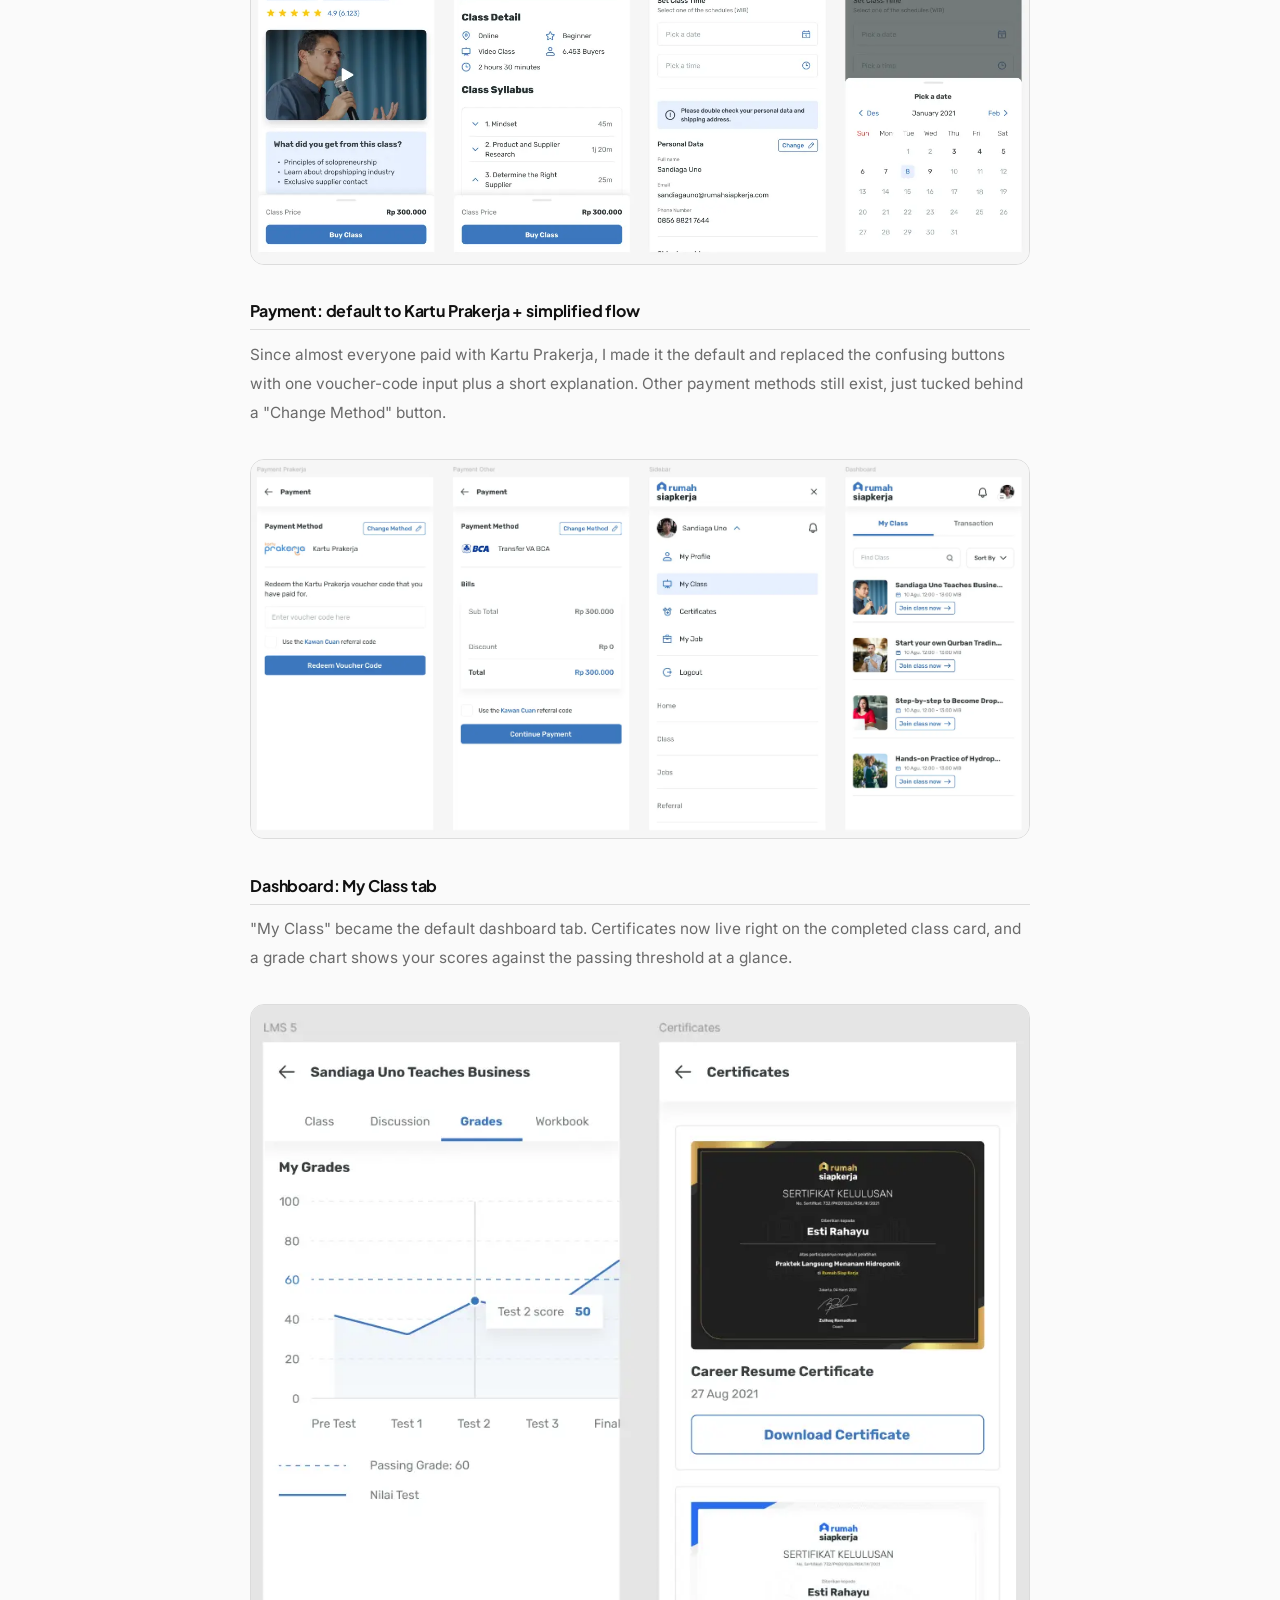
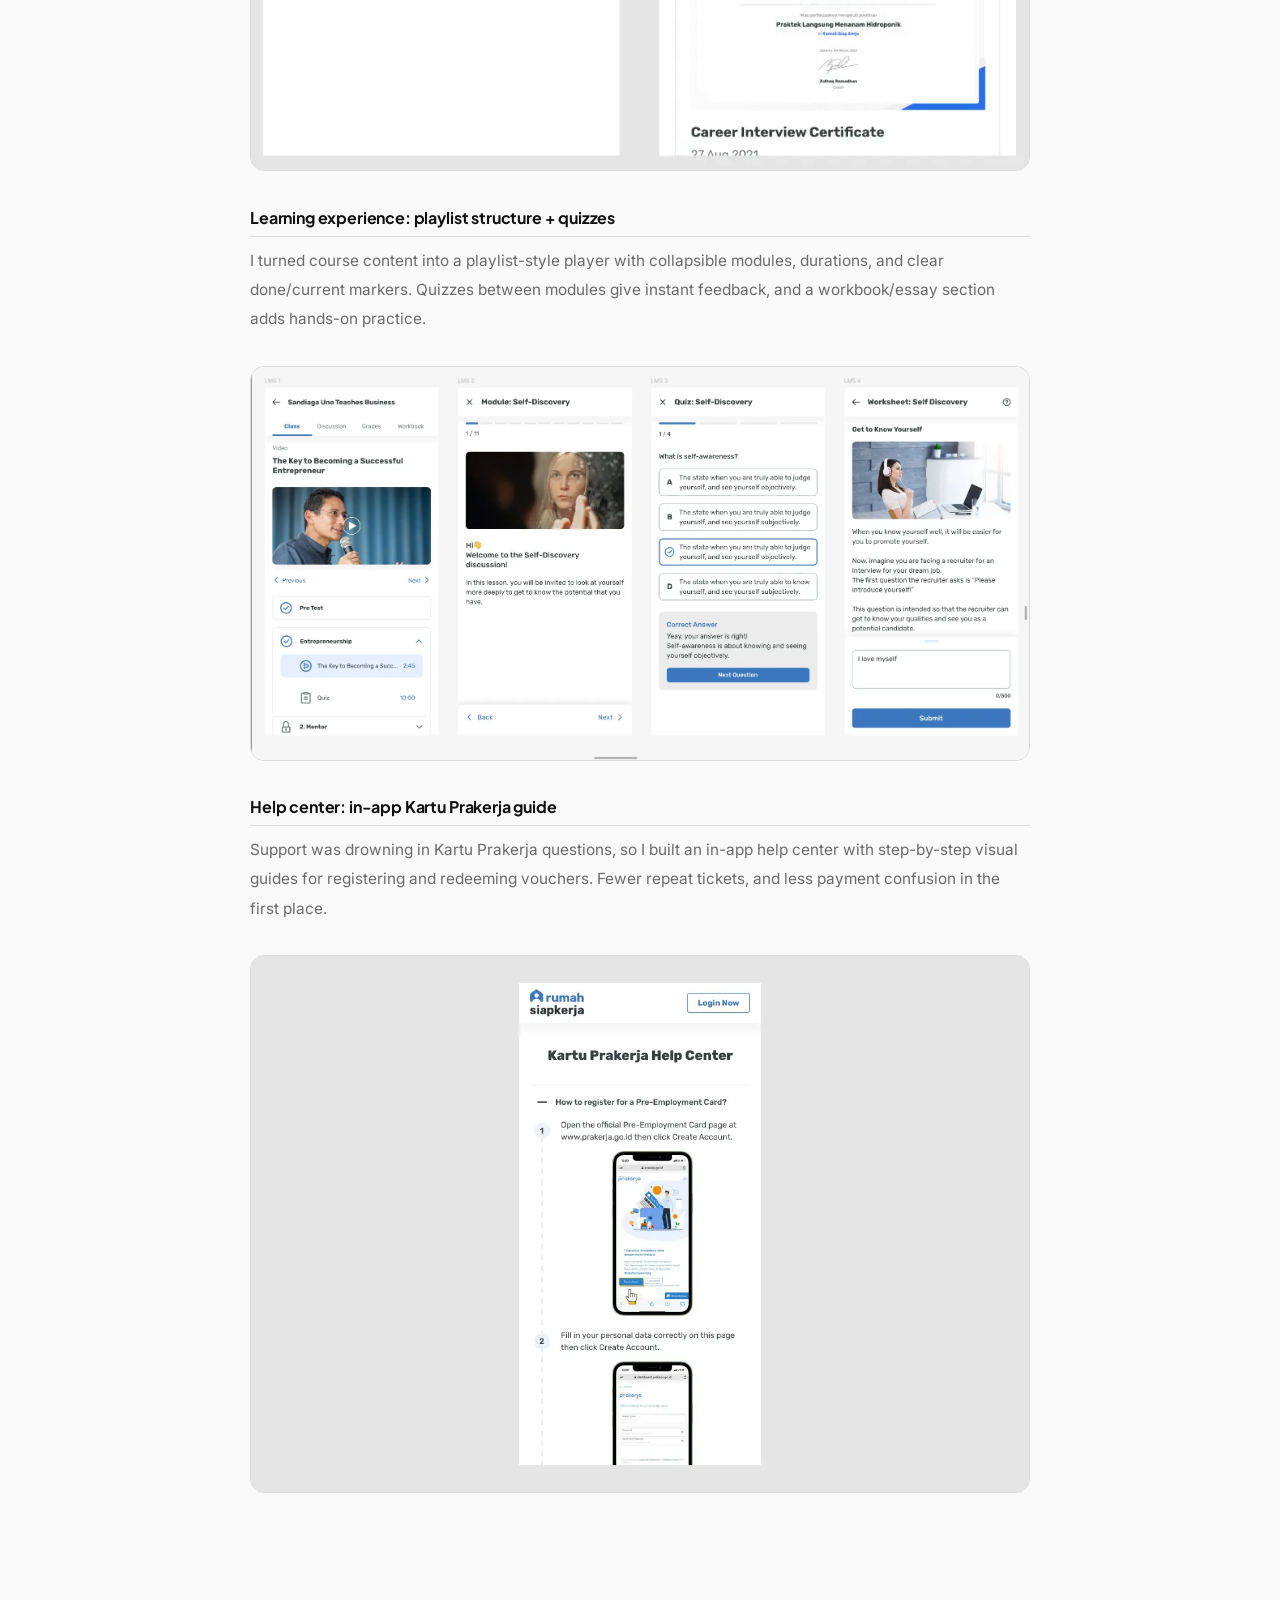
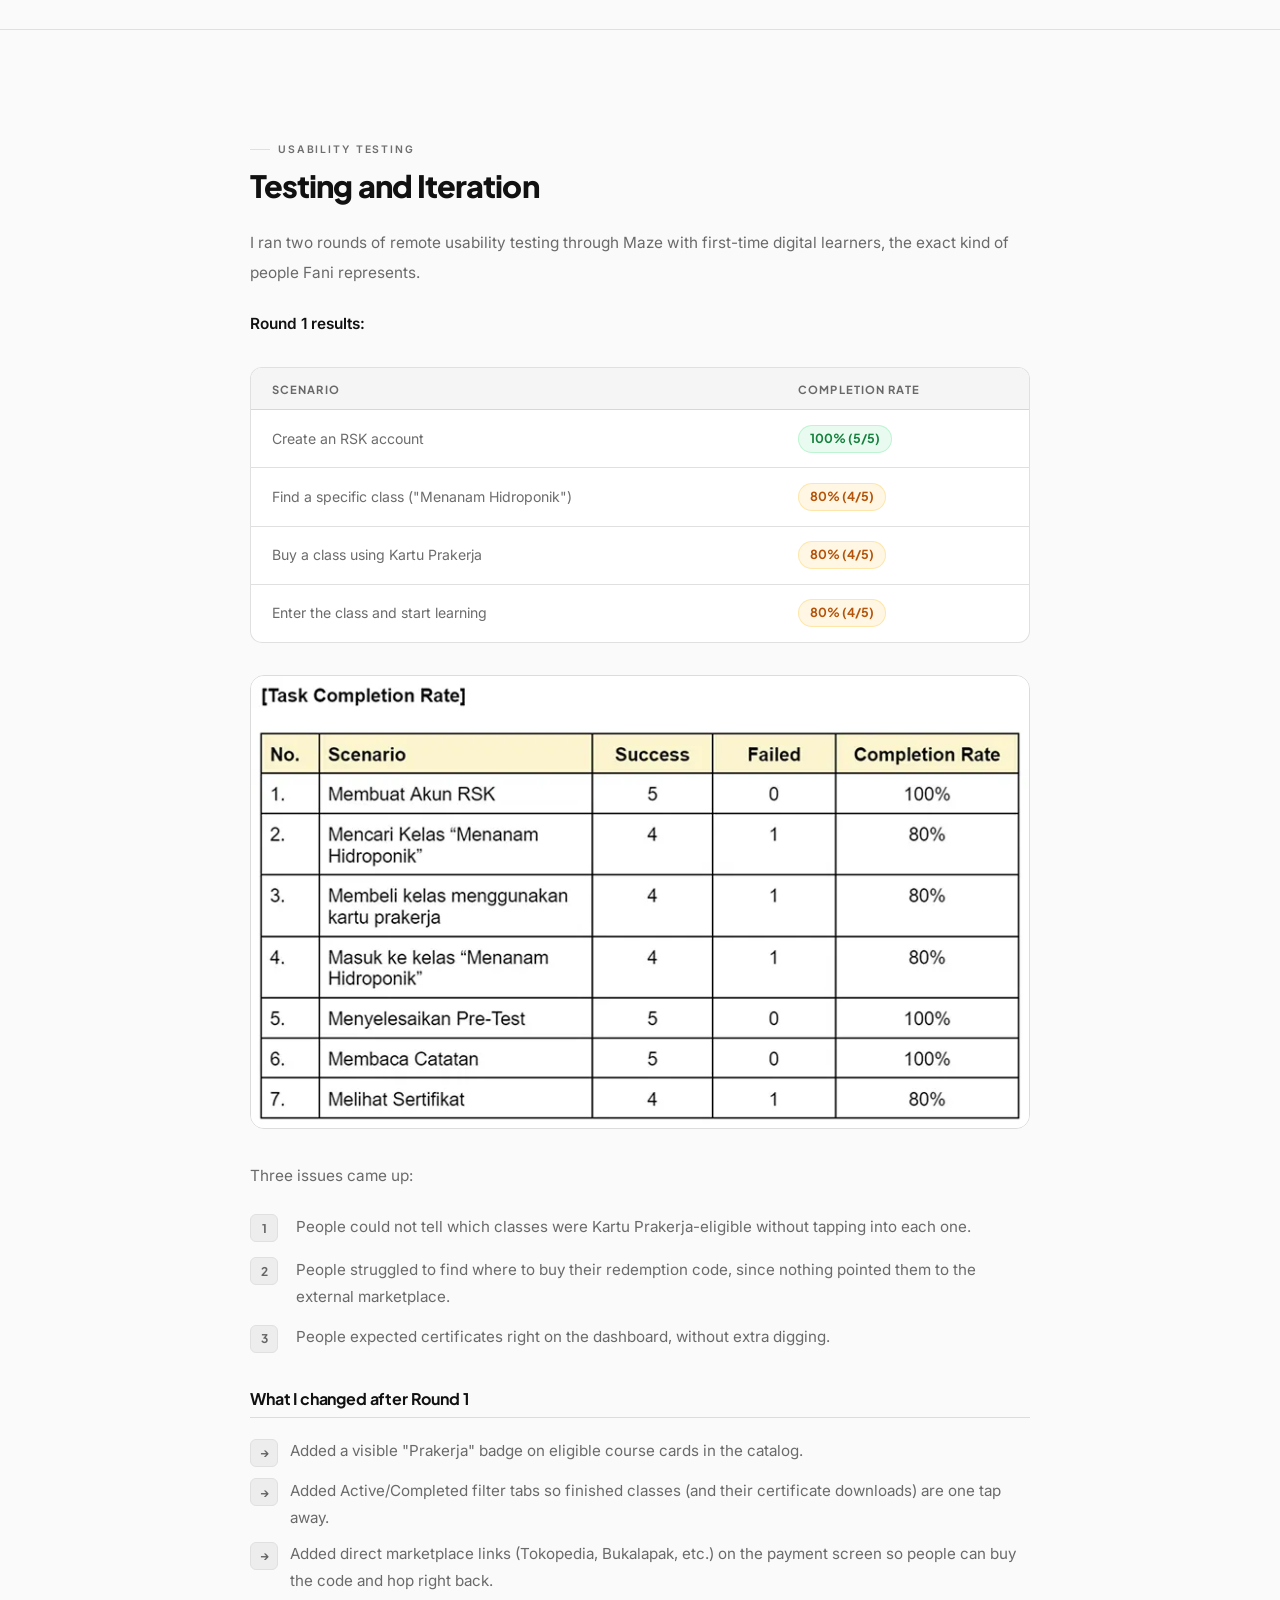
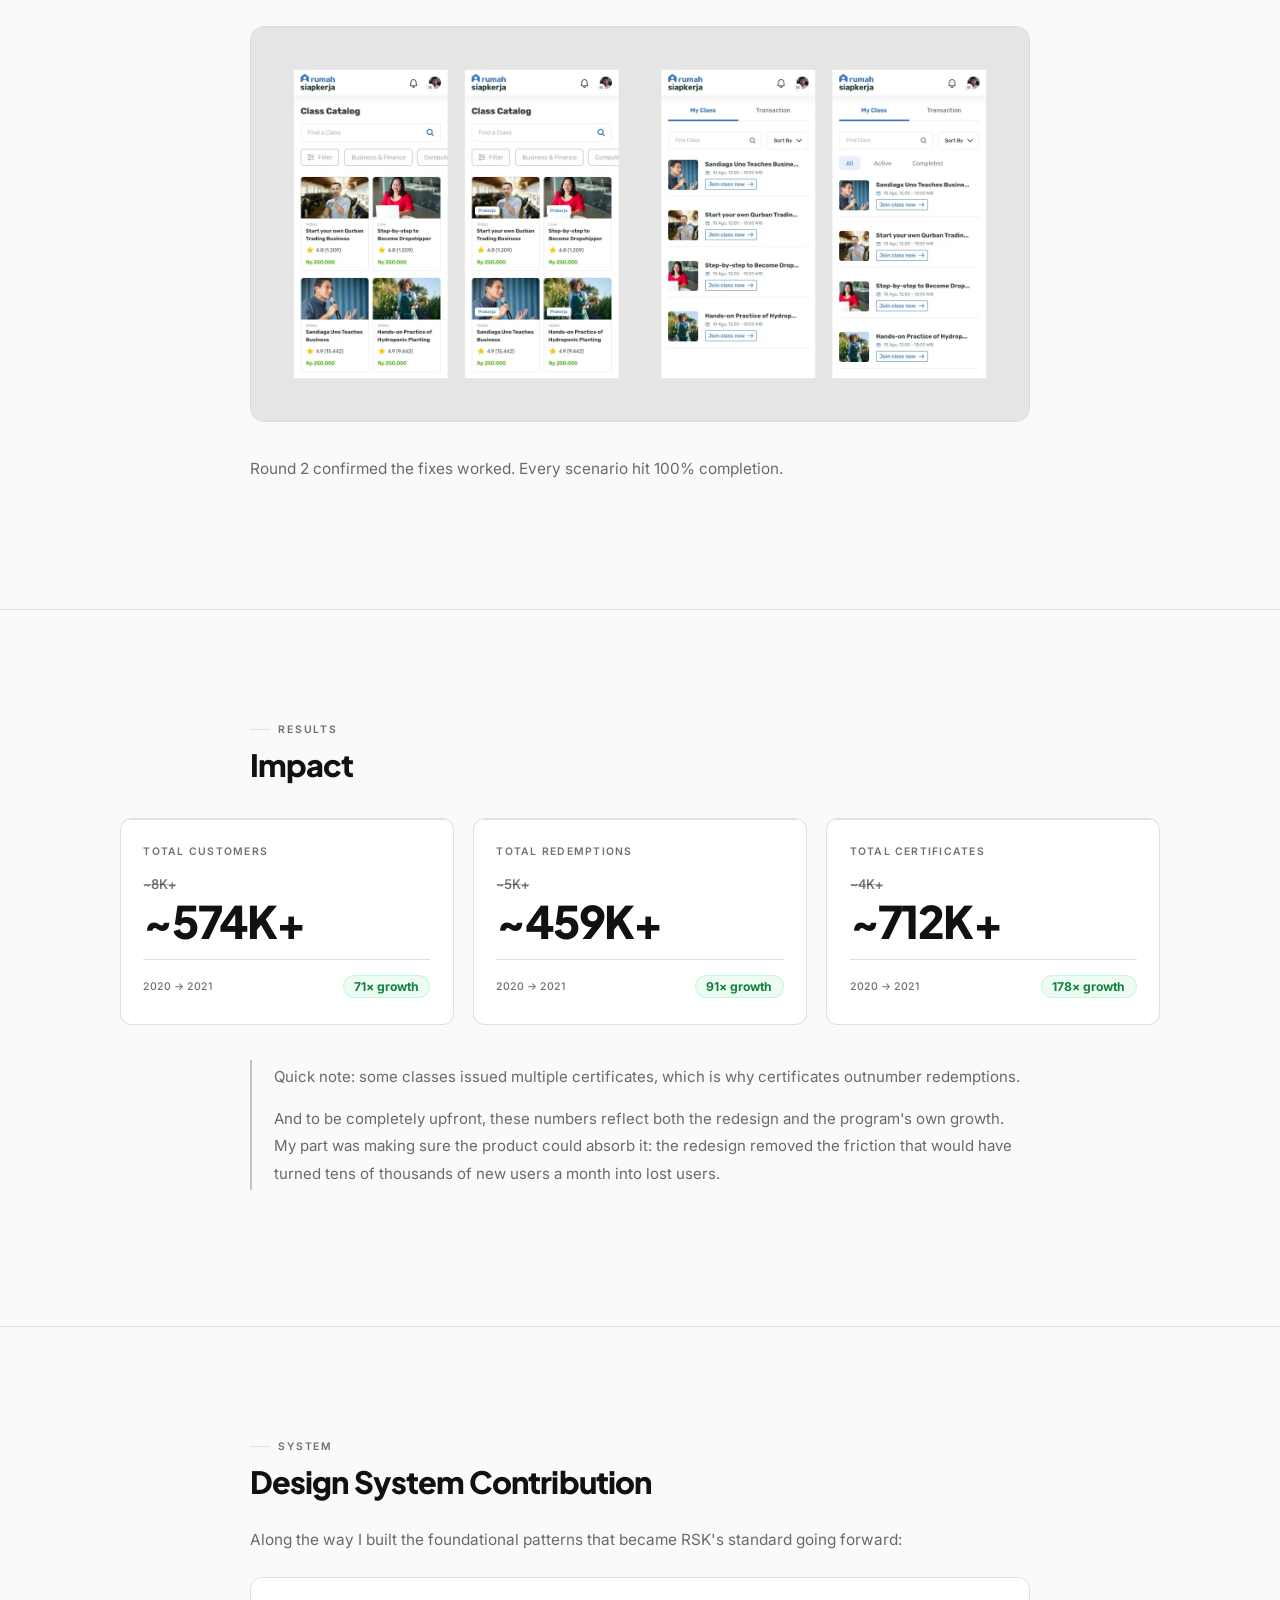
==== commit af6203fc: "Rewrite page copy in a friendly, conversational tone Rework the landing page and all three case stud" ====
--- a/rsk-case-study.html
+++ b/rsk-case-study.html
@@ -63,10 +63,10 @@
             One Year
           </h1>
           <p class="cs-hero-summary">
-            Rumah Siap Kerja's app was confusing users at every step. I rebuilt
-            the information architecture, simplified every core flow, and built
-            a component system, helping the platform scale from ~8K to ~574K+
-            customers in one year.
+            Rumah Siap Kerja's app was confusing people at every step. I
+            rebuilt the information architecture, simplified every core flow,
+            and built a component system. A year later, the platform had grown
+            from ~8K to ~574K+ customers.
           </p>
           <div class="cs-meta-grid">
             <div class="cs-meta-item">
@@ -116,28 +116,31 @@
           <p class="cs-section-label">Overview</p>
           <h2 class="cs-h2">The Short Version</h2>
           <p class="cs-p">
-            Rumah Siap Kerja (RSK) is an Indonesian edtech platform where
-            citizens take job-skills video courses paid with Kartu Prakerja, a
-            government voucher program. Payment means redeeming a code bought on
-            an external marketplace (Tokopedia, Bukalapak), not a standard
-            checkout, and the program was about to scale up enrollment fast. If
-            the experience stayed confusing, that incoming traffic would go to
-            competing platforms.
-          </p>
-          <p class="cs-p">
-            Research showed users were motivated to learn but the app was
-            cluttered: unclear payment buttons, a banner-heavy homepage, and a
-            dashboard that buried purchased classes. I restructured the
-            information architecture, simplified every core flow, and built a
-            component system. From 2020 to 2021, customers grew from ~8K+ to
-            ~574K+, redemptions from ~5K+ to ~459K+, and certificates from ~4K+
-            to ~712K+.
+            Quick backstory. Rumah Siap Kerja (RSK) is an Indonesian edtech
+            platform where people take job-skills video courses, paid with
+            Kartu Prakerja, a government voucher program. Paying means
+            redeeming a code you buy on a marketplace like Tokopedia or
+            Bukalapak, so it is not exactly a standard checkout.
+          </p>
+          <p class="cs-p">
+            The program was about to scale up fast, and a confusing app would
+            send all that new traffic straight to competitors. My research
+            showed people genuinely wanted to learn, but the app kept getting
+            in their way: unclear payment buttons, a banner-heavy homepage,
+            and a dashboard that buried the classes they had already bought.
+          </p>
+          <p class="cs-p">
+            So I restructured the information architecture, simplified every
+            core flow, and built a component system to keep it all consistent.
+            From 2020 to 2021, customers grew from ~8K+ to ~574K+, redemptions
+            from ~5K+ to ~459K+, and certificates from ~4K+ to ~712K+.
           </p>
           <h3 class="cs-h3">My role</h3>
           <p class="cs-p">
-            Lead and sole UX designer, managing two design interns and working
-            with PMs, engineers, marketing, and C-level stakeholders. I owned
-            research, IA, interaction design, prototyping, and testing.
+            I was the lead and only UX designer, managing two design interns
+            and working with PMs, engineers, marketing, and the C-levels.
+            Research, IA, interaction design, prototyping, testing: all of it
+            was mine.
           </p>
         </div>
       </section>
@@ -148,17 +151,18 @@
           <p class="cs-section-label">Research</p>
           <h2 class="cs-h2">Discovery: Understanding What Was Going Wrong</h2>
           <p class="cs-p">
-            I ran two research tracks in parallel: analyzing customer service
-            tickets, and phone interviews with both active users and users who
-            registered but never bought anything. Tickets surfaced the top
-            complaints (payment confusion, finding purchased classes,
-            downloading certificates); interviews explained why. Most RSK users
-            had low digital literacy, and many had never used an e-learning
-            app.
-          </p>
-          <p class="cs-p">
-            I do not have exact per-step drop-off numbers, but the patterns
-            were consistent enough to identify four clear friction points:
+            I ran two research tracks at once: digging through customer
+            service tickets, and getting on the phone with users, both people
+            who bought classes and people who signed up and never came back.
+            The tickets surfaced the top complaints (payment confusion,
+            finding purchased classes, downloading certificates), and the
+            interviews explained why. Most RSK users had low digital literacy,
+            and many had never used an e-learning app before.
+          </p>
+          <p class="cs-p">
+            I will be honest, I did not have exact per-step drop-off numbers.
+            But the patterns were consistent enough to point at four clear
+            friction points:
           </p>
 
           <div class="cs-findings">
@@ -166,16 +170,16 @@
               <span class="cs-finding-num">1</span>
               <div class="cs-finding-body">
                 <strong>Registration felt too long.</strong>The sign-up form
-                showed too many required fields at once. Several interviewees
-                said they gave up halfway through.
+                threw too many required fields at people at once. Several
+                interviewees told me they gave up halfway through.
               </div>
             </div>
             <div class="cs-finding-card">
               <span class="cs-finding-num">2</span>
               <div class="cs-finding-body">
-                <strong>Payment was where most users got stuck.</strong>The
+                <strong>Payment was where most people got stuck.</strong>The
                 redemption code flow had multiple action buttons with unclear
-                names, and users did not understand what to do at each step.
+                names, and people simply did not know what to do at each step.
               </div>
             </div>
             <div class="cs-finding-card">
@@ -184,7 +188,7 @@
                 <strong
                   >The dashboard did not show what users were looking
                   for.</strong
-                >After buying, users expected to see their class right away.
+                >After buying, people expected to see their class right away.
                 Instead they landed on a banner-filled homepage, and finding a
                 purchased class or certificate took multiple taps through
                 unclear menus.
@@ -195,8 +199,8 @@
               <div class="cs-finding-body">
                 <strong
                   >The learning experience gave no sense of progress.</strong
-                >Lessons appeared as a flat list with no progress indicators or
-                feedback. Users could not tell how far along they were or
+                >Lessons sat in one flat list with no progress indicators or
+                feedback. People could not tell how far along they were or
                 whether they passed.
               </div>
             </div>
@@ -216,11 +220,11 @@
 
           <h3 class="cs-h3">Building the persona</h3>
           <p class="cs-p">
-            From these findings I created Fani, a 25-year-old recent graduate
-            from Bekasi: motivated to learn, inexperienced with digital
-            products, quick to give up when something feels unclear. She became
-            the filter for every design decision. If Fani would not understand
-            something on her first try, it needed to be simpler.
+            From these findings I created Fani, a 25-year-old fresh graduate
+            from Bekasi: eager to learn, not too comfortable with digital
+            products, and quick to give up when something feels unclear. She
+            became the filter for every design decision. If Fani would not get
+            it on her first try, it had to be simpler.
           </p>
         </div>
       </section>
@@ -231,26 +235,27 @@
           <p class="cs-section-label">Analysis</p>
           <h2 class="cs-h2">UX Audit: Mapping the Specific Issues</h2>
           <p class="cs-p">
-            I ran a heuristic evaluation using Shneiderman's 8 Golden Rules,
-            leaning on "Strive for Consistency" and "Reduce Short-Term Memory
-            Load," the rules that matter most for users with low digital
-            literacy. The audit showed:
+            Before jumping into solutions, I ran a heuristic evaluation using
+            Shneiderman's 8 Golden Rules, leaning on "Strive for Consistency"
+            and "Reduce Short-Term Memory Load," the two that matter most for
+            users with low digital literacy. Here is what turned up:
           </p>
           <ul class="cs-ul">
             <li>
-              Buttons and interactions behaved differently on different screens
+              Buttons and interactions behaved differently from screen to
+              screen
             </li>
             <li>
               Promotional banners and sliders on the homepage competed with the
               actual navigation
             </li>
             <li>
-              Going from "I want to take a class" to enrolling took too many
-              steps through confusing menus
-            </li>
-            <li>
-              Actions like buying a class gave no clear confirmation, so users
-              were not sure it worked
+              Going from "I want to take a class" to actually enrolling took
+              way too many steps
+            </li>
+            <li>
+              Actions like buying a class gave no clear confirmation, so people
+              were left wondering if it worked
             </li>
           </ul>
 
@@ -267,10 +272,10 @@
           </figure>
 
           <p class="cs-p">
-            Studying Ruangguru (Indonesia's largest edtech) and Udacity showed
-            two things RSK was missing: screens focused on one decision at a
-            time, and progress indicators (bars, badges, grades) that keep
-            users engaged across sessions.
+            I also looked at Ruangguru (Indonesia's biggest edtech) and
+            Udacity, and two things jumped out that RSK was missing: screens
+            focused on one decision at a time, and progress indicators (bars,
+            badges, grades) that keep people coming back.
           </p>
 
           <figure
@@ -295,7 +300,7 @@
             The Strategic Decision: Structural Redesign Over Quick Fixes
           </h2>
           <p class="cs-p">
-            At this point the project could have gone two ways.
+            At this point the project could have gone one of two ways.
           </p>
           <div class="cs-option-grid">
             <div class="cs-option-card cs-option-card--a">
@@ -318,24 +323,25 @@
             </div>
           </div>
           <p class="cs-p">
-            I pushed for Option B: research showed problems in registration,
-            payment, discovery, learning, and certification, not just one step.
-            The goal became reducing every core flow (sign up, find a class,
-            buy it, learn, get the certificate) to as few steps as possible.
+            I pushed for Option B, because the research showed problems
+            everywhere: registration, payment, discovery, learning,
+            certification. The goal became simple. Get every core flow (sign
+            up, find a class, buy it, learn, get the certificate) down to as
+            few steps as possible.
           </p>
 
           <h3 class="cs-h3">The disagreement about banners</h3>
           <div class="cs-callout">
             <p>
-              The C-level and marketing team believed more promotional banners
-              on the homepage meant more sales. I argued the opposite: users
-              arrived with a clear goal (find a class, buy it) and the clutter
-              was driving them away, and the ticket data backed that up.
+              The C-levels and marketing believed more homepage banners meant
+              more sales. I argued the opposite: people arrived with a clear
+              goal (find a class, buy it), the clutter was pushing them away,
+              and the ticket data backed me up.
             </p>
             <p>
-              The evidence won buy-in for a cleaner homepage where promotions
-              no longer compete with core navigation, and we agreed to measure
-              the impact after launch.
+              The evidence won everyone over. We went with a cleaner homepage
+              where promotions no longer compete with the core navigation, and
+              agreed to measure the impact after launch.
             </p>
           </div>
         </div>
@@ -351,7 +357,8 @@
           <p class="cs-p">
             The old navigation scattered courses, categories, settings,
             transactions, and support across layers that had grown without a
-            plan. I rebuilt the IA around three user goals:
+            plan. I rebuilt the IA around the three things people actually
+            came to do:
           </p>
           <ol class="cs-ol">
             <li>
@@ -381,11 +388,11 @@
           </figure>
 
           <p class="cs-p">
-            Everything else (settings, transaction history, help center) moved
-            to a side menu; the bottom tab bar served only the three primary
-            goals. I considered a fourth "Payment" tab but rejected it:
-            payment is a step within buying a class, not a goal, and it needed
-            to feel like the natural next step after selecting one.
+            Everything else (settings, transaction history, help center)
+            moved into a side menu, and the bottom tab bar kept only those
+            three goals. I did consider a fourth "Payment" tab but said no:
+            payment is a step in buying a class, not a goal, and it should
+            feel like the natural next step after picking one.
           </p>
         </div>
       </section>
@@ -398,7 +405,8 @@
             Design Solutions: Connected to Research Findings
           </h2>
           <p class="cs-p">
-            Each design change came directly from something I found in research.
+            Every change here traces straight back to something from the
+            research.
           </p>
 
           <figure
@@ -416,9 +424,9 @@
           <h3 class="cs-h3">Registration: fewer fields + social sign-in</h3>
           <p class="cs-p">
             I made Google sign-in the primary option and cut manual
-            registration to four fields (name, email, phone, password). Helper
-            text explained upfront that the name must match government records,
-            instead of letting users fail later at payment.
+            registration down to four fields: name, email, phone, password.
+            Helper text explains upfront that your name must match government
+            records, so nobody finds out the hard way at payment.
           </p>
           <figure
             class="cs-figure"
@@ -436,9 +444,9 @@
             Catalog and search: category chips + unified search
           </h3>
           <p class="cs-p">
-            I replaced the cluttered homepage grid with a clean catalog:
-            category filter chips, a search covering both classes and
-            categories, and sort options (rating, newest, price).
+            I swapped the cluttered homepage grid for a clean catalog:
+            category filter chips, one search that covers both classes and
+            categories, and sort options for rating, newest, and price.
           </p>
           <figure
             class="cs-figure"
@@ -456,10 +464,10 @@
             Class details: sticky buy button + clear syllabus
           </h3>
           <p class="cs-p">
-            Users were unsure what a class included before buying. The new
-            detail page kept the purchase button always visible, put learning
-            outcomes near the top, and added an expandable syllabus with module
-            names and durations.
+            People were not sure what a class actually included before buying.
+            The new detail page keeps the buy button always visible, puts
+            learning outcomes near the top, and adds an expandable syllabus
+            with module names and durations.
           </p>
           <figure
             class="cs-figure"
@@ -478,9 +486,9 @@
           </h3>
           <p class="cs-p">
             Since almost everyone paid with Kartu Prakerja, I made it the
-            default and replaced the confusing action buttons with a single
-            voucher-code input plus short explanation text. Other methods sat
-            behind a "Change Method" button.
+            default and replaced the confusing buttons with one voucher-code
+            input plus a short explanation. Other payment methods still exist,
+            just tucked behind a "Change Method" button.
           </p>
           <figure
             class="cs-figure"
@@ -496,9 +504,9 @@
 
           <h3 class="cs-h3">Dashboard: My Class tab</h3>
           <p class="cs-p">
-            "My Class" became the default dashboard tab, with certificates
-            accessible right from the completed class card and a grade chart
-            showing scores against the passing threshold.
+            "My Class" became the default dashboard tab. Certificates now live
+            right on the completed class card, and a grade chart shows your
+            scores against the passing threshold at a glance.
           </p>
           <figure
             class="cs-figure"
@@ -516,10 +524,10 @@
             Learning experience: playlist structure + quizzes
           </h3>
           <p class="cs-p">
-            I restructured course content into a playlist-style player with
-            collapsible modules, durations, and completed/current indicators.
-            Quizzes between modules gave immediate feedback, and a
-            workbook/essay section added hands-on practice.
+            I turned course content into a playlist-style player with
+            collapsible modules, durations, and clear done/current markers.
+            Quizzes between modules give instant feedback, and a
+            workbook/essay section adds hands-on practice.
           </p>
           <figure
             class="cs-figure"
@@ -535,10 +543,10 @@
 
           <h3 class="cs-h3">Help center: in-app Kartu Prakerja guide</h3>
           <p class="cs-p">
-            Support was overwhelmed with Kartu Prakerja questions, so I built
-            an in-app help center with step-by-step visual guides for
-            registering and redeeming vouchers, cutting repeat tickets and
-            heading off payment confusion before it happened.
+            Support was drowning in Kartu Prakerja questions, so I built an
+            in-app help center with step-by-step visual guides for registering
+            and redeeming vouchers. Fewer repeat tickets, and less payment
+            confusion in the first place.
           </p>
           <figure
             class="cs-figure"
@@ -561,7 +569,8 @@
           <h2 class="cs-h2">Testing and Iteration</h2>
           <p class="cs-p">
             I ran two rounds of remote usability testing through Maze with
-            first-time digital learners matching the persona.
+            first-time digital learners, the exact kind of people Fani
+            represents.
           </p>
           <p class="cs-p"><strong>Round 1 results:</strong></p>
 
@@ -618,20 +627,20 @@
           <ol class="cs-ol">
             <li>
               <div>
-                Users could not tell which classes were Kartu Prakerja-eligible
-                without tapping into each one.
+                People could not tell which classes were Kartu
+                Prakerja-eligible without tapping into each one.
               </div>
             </li>
             <li>
               <div>
-                Users struggled to find where to buy their redemption code,
+                People struggled to find where to buy their redemption code,
                 since nothing pointed them to the external marketplace.
               </div>
             </li>
             <li>
               <div>
-                Users expected certificates directly on the dashboard, without
-                extra navigation.
+                People expected certificates right on the dashboard, without
+                extra digging.
               </div>
             </li>
           </ol>
@@ -643,12 +652,13 @@
               catalog.
             </li>
             <li>
-              Added Active/Completed filter tabs so completed classes (with
-              certificate downloads) were immediately accessible.
+              Added Active/Completed filter tabs so finished classes (and
+              their certificate downloads) are one tap away.
             </li>
             <li>
               Added direct marketplace links (Tokopedia, Bukalapak, etc.) on
-              the payment screen so users could buy the code and come back.
+              the payment screen so people can buy the code and hop right
+              back.
             </li>
           </ul>
 
@@ -665,8 +675,8 @@
           </figure>
 
           <p class="cs-p">
-            Round 2 testing confirmed these fixes worked. All scenarios reached
-            100% completion.
+            Round 2 confirmed the fixes worked. Every scenario hit 100%
+            completion.
           </p>
         </div>
       </section>
@@ -711,15 +721,15 @@
         <div class="cs-inner">
           <div class="cs-callout">
             <p>
-              Note: some classes issued multiple certificates, which is why
-              certificates outnumber redemptions.
+              Quick note: some classes issued multiple certificates, which is
+              why certificates outnumber redemptions.
             </p>
             <p>
-              To be upfront: these numbers reflect both the redesign and the
-              Kartu Prakerja program's own growth. My contribution was making
-              sure the product could absorb that growth: the redesign removed
-              the friction that would have turned tens of thousands of new
-              users a month into lost users.
+              And to be completely upfront, these numbers reflect both the
+              redesign and the program's own growth. My part was making sure
+              the product could absorb it: the redesign removed the friction
+              that would have turned tens of thousands of new users a month
+              into lost users.
             </p>
           </div>
         </div>
@@ -731,8 +741,8 @@
           <p class="cs-section-label">System</p>
           <h2 class="cs-h2">Design System Contribution</h2>
           <p class="cs-p">
-            I built foundational patterns that became the standard for RSK's
-            product going forward:
+            Along the way I built the foundational patterns that became RSK's
+            standard going forward:
           </p>
           <ul class="cs-item-list">
             <li>
@@ -756,9 +766,9 @@
             </li>
           </ul>
           <p class="cs-p">
-            With documented patterns, my two interns could build matching
-            screens without me reviewing every detail, and engineers could
-            reference the library instead of guessing from mockups.
+            This paid off fast. My two interns could build matching screens
+            without me hovering over every detail, and engineers could pull
+            from the library instead of guessing from mockups.
           </p>
           <div class="cs-chip-group">
             <span class="skill-chip">Component Library</span>
@@ -777,25 +787,26 @@
           <p class="cs-section-label">Team</p>
           <h2 class="cs-h2">Mentorship</h2>
           <p class="cs-p">
-            I set up my two interns' work so they learned while contributing:
+            I set up my two interns' work so they could learn while doing
+            things that mattered:
           </p>
           <ul class="cs-ul">
             <li>
               Ownership of specific screens within the design system: real
-              work, not exercises.
-            </li>
-            <li>
-              Regular critique sessions where I explained my reasoning,
-              including what I considered and rejected.
-            </li>
-            <li>
-              The persona as our shared quality bar: "Would Fani understand
-              this?"
+              work, not busywork.
+            </li>
+            <li>
+              Regular critique sessions where I walked through my reasoning,
+              including the ideas I rejected.
+            </li>
+            <li>
+              The persona as our shared quality bar: would Fani understand
+              this?
             </li>
           </ul>
           <p class="cs-p">
             It was my first time managing designers, and it taught me how to
-            scale design quality beyond my own output.
+            scale design quality beyond what I can draw myself.
           </p>
         </div>
       </section>
@@ -809,16 +820,16 @@
           <h3 class="cs-h3">What went well</h3>
           <ul class="cs-ul">
             <li>
-              "As few steps as possible" kept decisions focused: every
-              proposed feature or screen had to justify itself.
-            </li>
-            <li>
-              A persona built from real interviews replaced opinion debates
-              with "what would Fani do?"
-            </li>
-            <li>
-              The best fixes (Prakerja as default payment, marketplace links)
-              came directly from testing, not the initial design.
+              "As few steps as possible" kept every decision honest: any new
+              feature or screen had to earn its place.
+            </li>
+            <li>
+              A persona built from real interviews turned opinion debates into
+              one simple question: what would Fani do?
+            </li>
+            <li>
+              The best fixes (Prakerja as the default payment, marketplace
+              links) came out of testing, not my first drafts.
             </li>
           </ul>
 
@@ -827,18 +838,19 @@
             <li>
               <strong>Set up analytics tracking from day one</strong>We
               launched without event tracking, so the impact numbers are
-              platform-level totals rather than per-step funnel data.
+              platform totals rather than per-step funnel data. I would love
+              to have that funnel view.
             </li>
             <li>
               <strong>Test with a wider range of users earlier</strong>Our
-              participants were mostly urban smartphone users; testing with
+              participants were mostly urban smartphone users. Testing with
               rural users on older phones would have caught performance and
               layout issues sooner.
             </li>
             <li>
               <strong>Build a more complete design system</strong>With more
               time I would have added usage guidelines, do/don't examples, and
-              accessibility notes per component.
+              accessibility notes for every component.
             </li>
           </ul>
         </div>
--- a/css/case-study.css
+++ b/css/case-study.css
@@ -368,7 +368,7 @@
 }
 .lb-img {
   max-width: 100%;
-  max-height: 90vh;
+  max-height: 68vh;
   width: auto;
   height: auto;
   border-radius: 10px;
@@ -399,10 +399,141 @@
   justify-content: center;
   cursor: pointer;
   transition: background 0.18s, color 0.18s;
+  z-index: 2;
 }
 .lb-close:hover {
   background: #ffffff2e;
   color: #fff;
+}
+.lb-nav {
+  position: absolute;
+  top: 50%;
+  transform: translateY(-50%);
+  background: #000000a6;
+  border: 1px solid #ffffff2e;
+  color: #ffffffd9;
+  width: 2.6rem;
+  height: 2.6rem;
+  border-radius: 50%;
+  display: flex;
+  align-items: center;
+  justify-content: center;
+  cursor: pointer;
+  transition: background 0.18s, color 0.18s;
+  z-index: 2;
+}
+.lb-nav:hover {
+  background: #000000d9;
+  color: #fff;
+}
+.lb-prev {
+  left: 1.4rem;
+}
+.lb-next {
+  right: 1.4rem;
+}
+.lb-counter {
+  position: absolute;
+  top: 1.2rem;
+  left: 1.4rem;
+  color: #ffffffd9;
+  font-size: 0.85rem;
+  letter-spacing: 0.06em;
+  font-variant-numeric: tabular-nums;
+  padding: 0.5rem 0.9rem;
+  background: #000000a6;
+  border: 1px solid #ffffff2e;
+  border-radius: 100px;
+  z-index: 2;
+}
+.lb-caption {
+  position: absolute;
+  bottom: 5.4rem;
+  left: 50%;
+  transform: translateX(-50%);
+  max-width: min(84vw, 640px);
+  text-align: center;
+  color: #ffffffd9;
+  font-size: 0.85rem;
+  line-height: 1.5;
+  background: #000000a6;
+  border: 1px solid #ffffff1f;
+  padding: 0.55rem 1.1rem;
+  border-radius: 14px;
+  z-index: 2;
+  cursor: default;
+}
+.lb-caption:empty {
+  display: none;
+}
+.lb-thumbs {
+  position: absolute;
+  bottom: 1rem;
+  left: 50%;
+  transform: translateX(-50%);
+  display: flex;
+  gap: 6px;
+  max-width: 90vw;
+  padding: 4px;
+  overflow-x: auto;
+  scrollbar-width: none;
+  z-index: 2;
+}
+.lb-thumbs::-webkit-scrollbar {
+  display: none;
+}
+.lb-thumb {
+  flex: none;
+  width: 72px;
+  height: 48px;
+  padding: 0;
+  border: 2px solid transparent;
+  border-radius: 8px;
+  overflow: hidden;
+  background: none;
+  opacity: 0.55;
+  cursor: pointer;
+  transition: opacity 0.18s, border-color 0.18s;
+}
+.lb-thumb:hover {
+  opacity: 0.85;
+}
+.lb-thumb.lb-thumb-active {
+  opacity: 1;
+  border-color: #fff;
+}
+.lb-thumb img {
+  width: 100%;
+  height: 100%;
+  object-fit: cover;
+  display: block;
+}
+@media (max-width: 640px) {
+  .lb {
+    padding: 1rem;
+  }
+  .lb-nav {
+    width: 2.2rem;
+    height: 2.2rem;
+  }
+  .lb-prev {
+    left: 0.7rem;
+  }
+  .lb-next {
+    right: 0.7rem;
+  }
+  .lb-caption {
+    max-width: 92vw;
+    bottom: 4.4rem;
+  }
+  .lb-thumbs {
+    bottom: 0.8rem;
+    max-width: 94vw;
+  }
+  .lb-thumb {
+    width: 56px;
+    height: 38px;
+  }
 }
 
 /* ── Actual images ── */
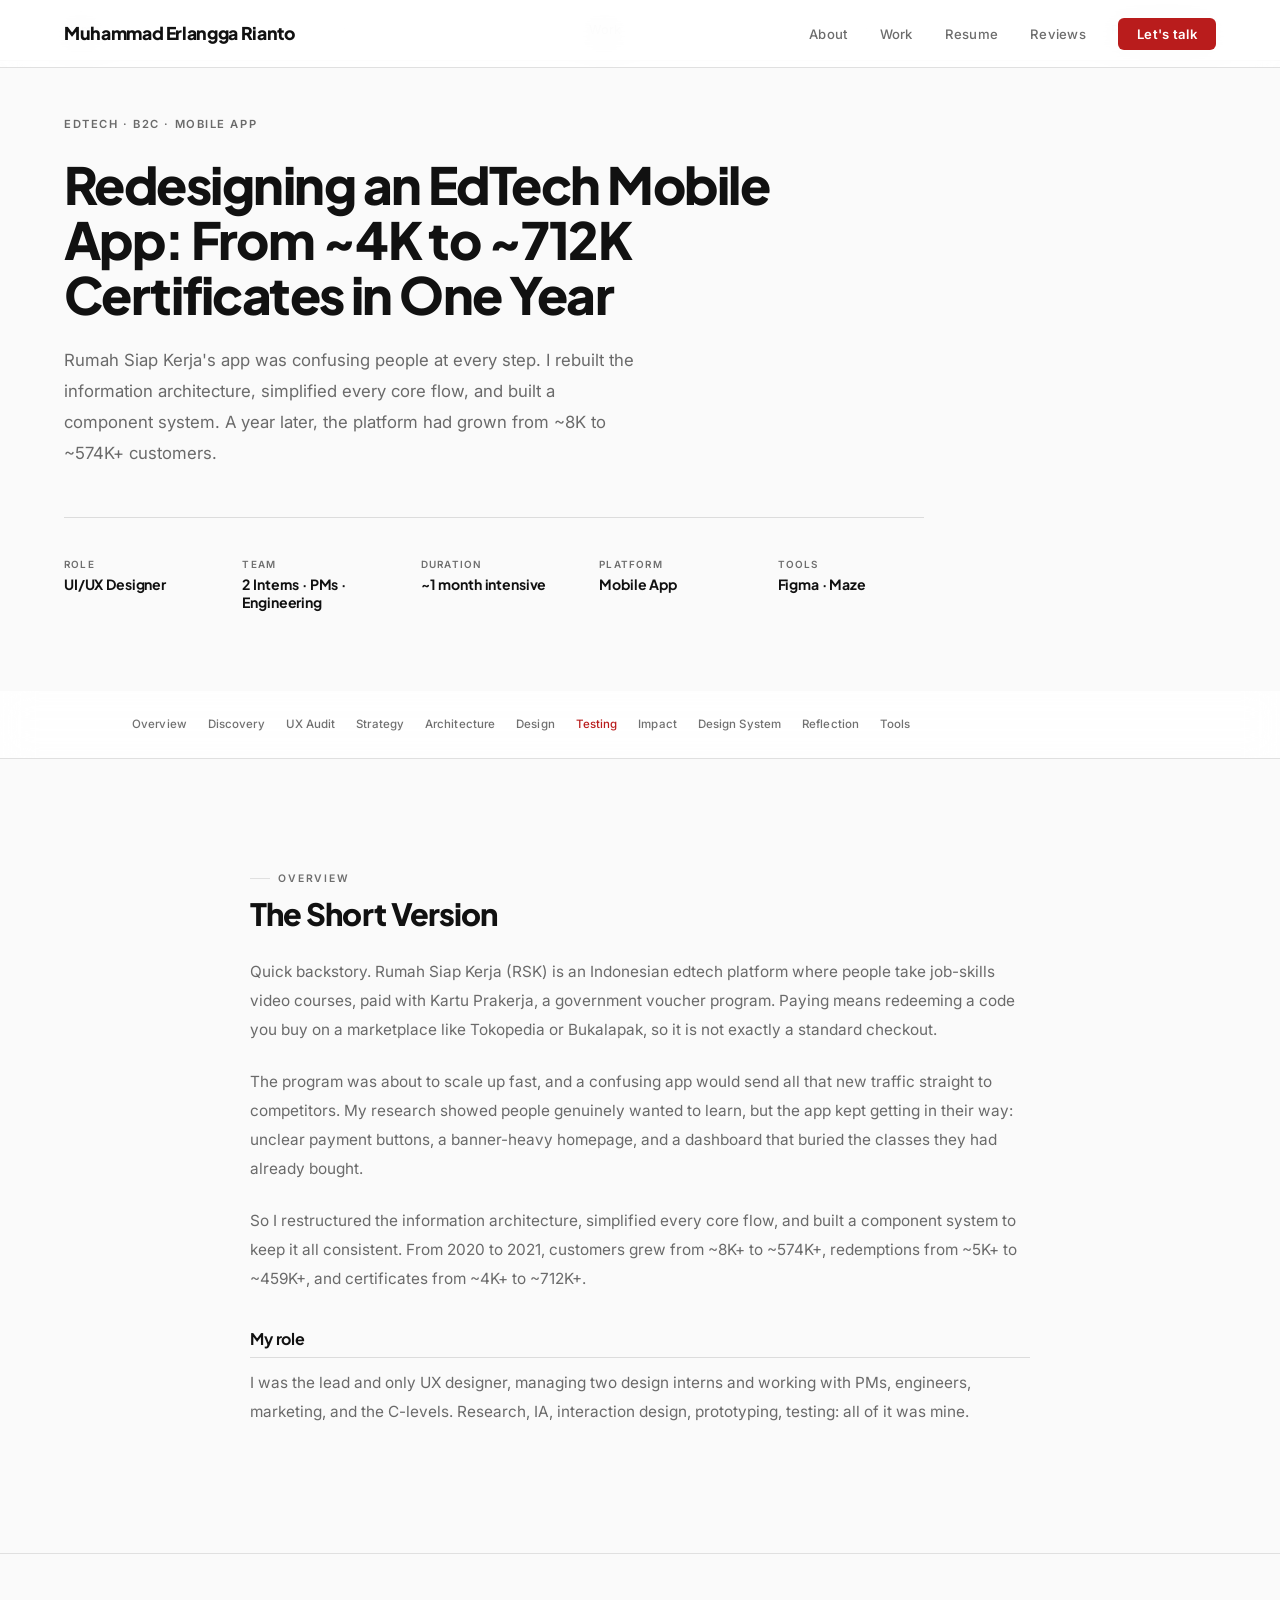
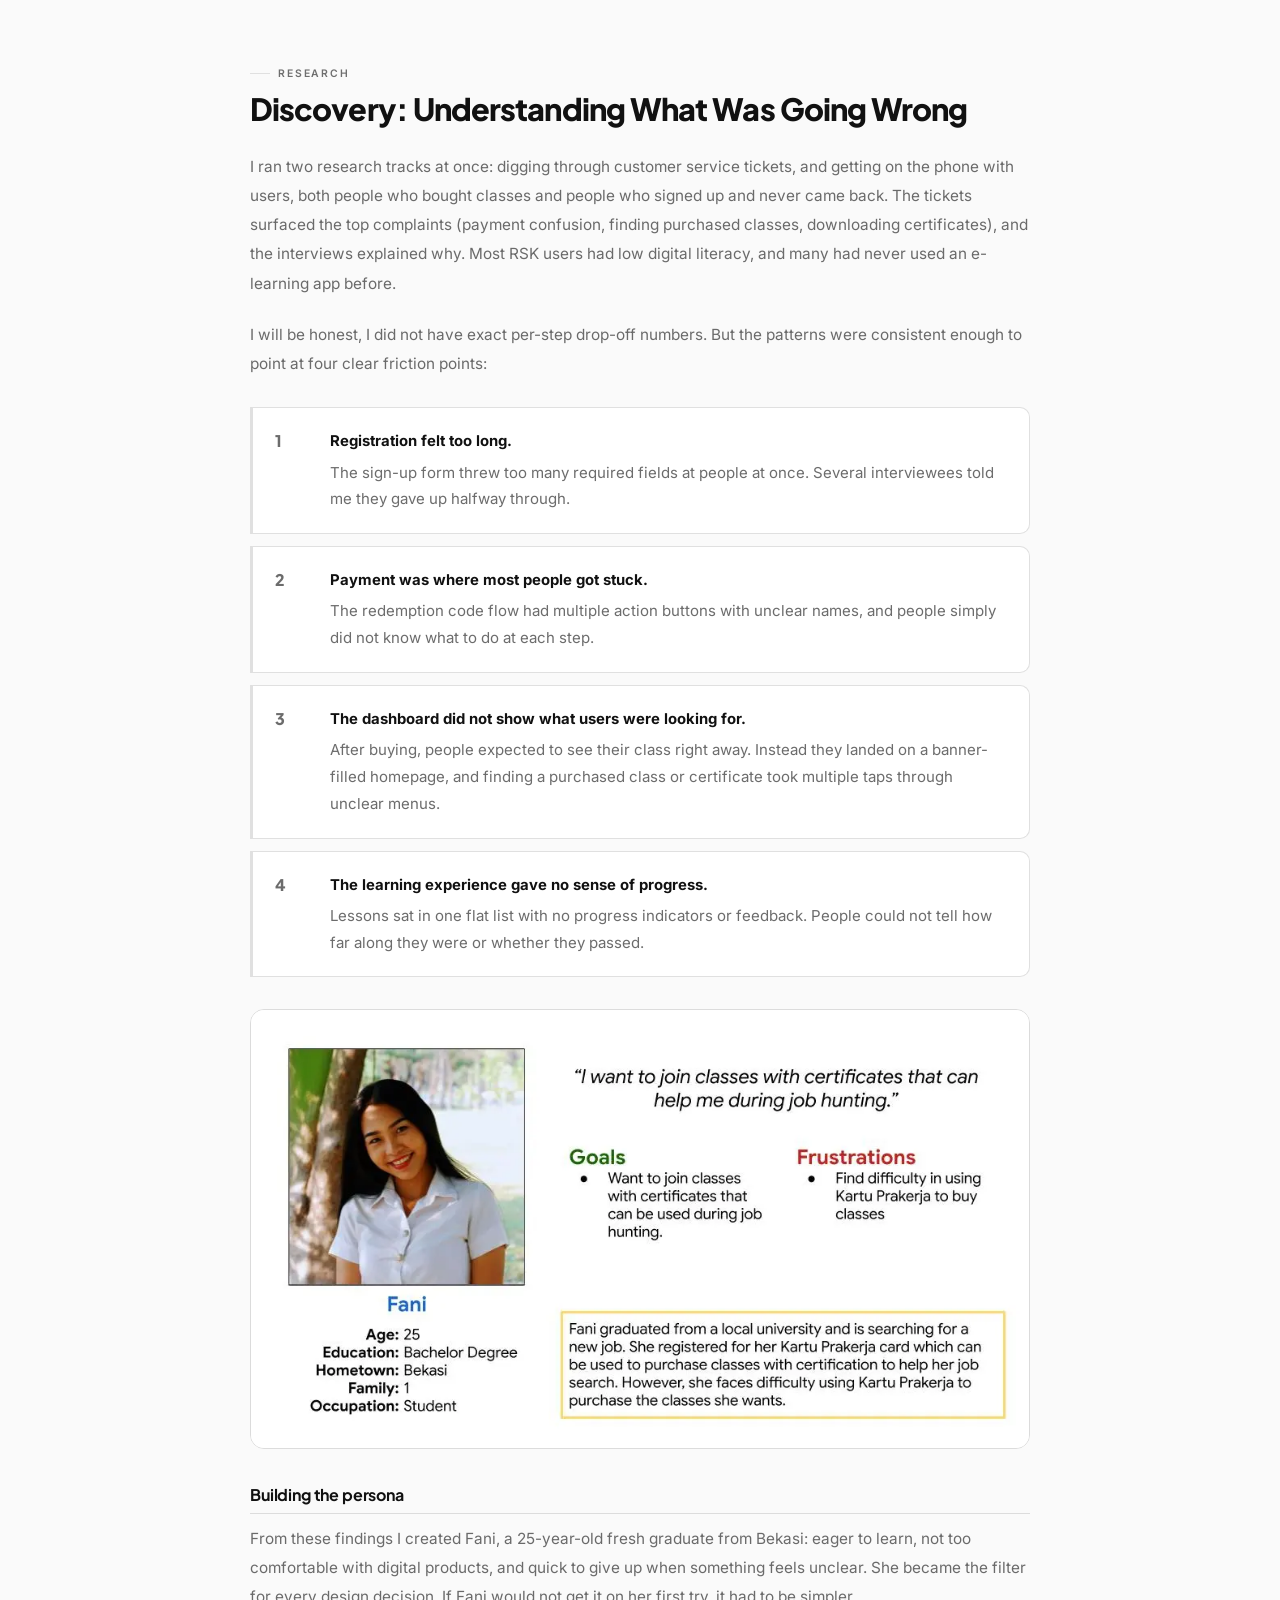
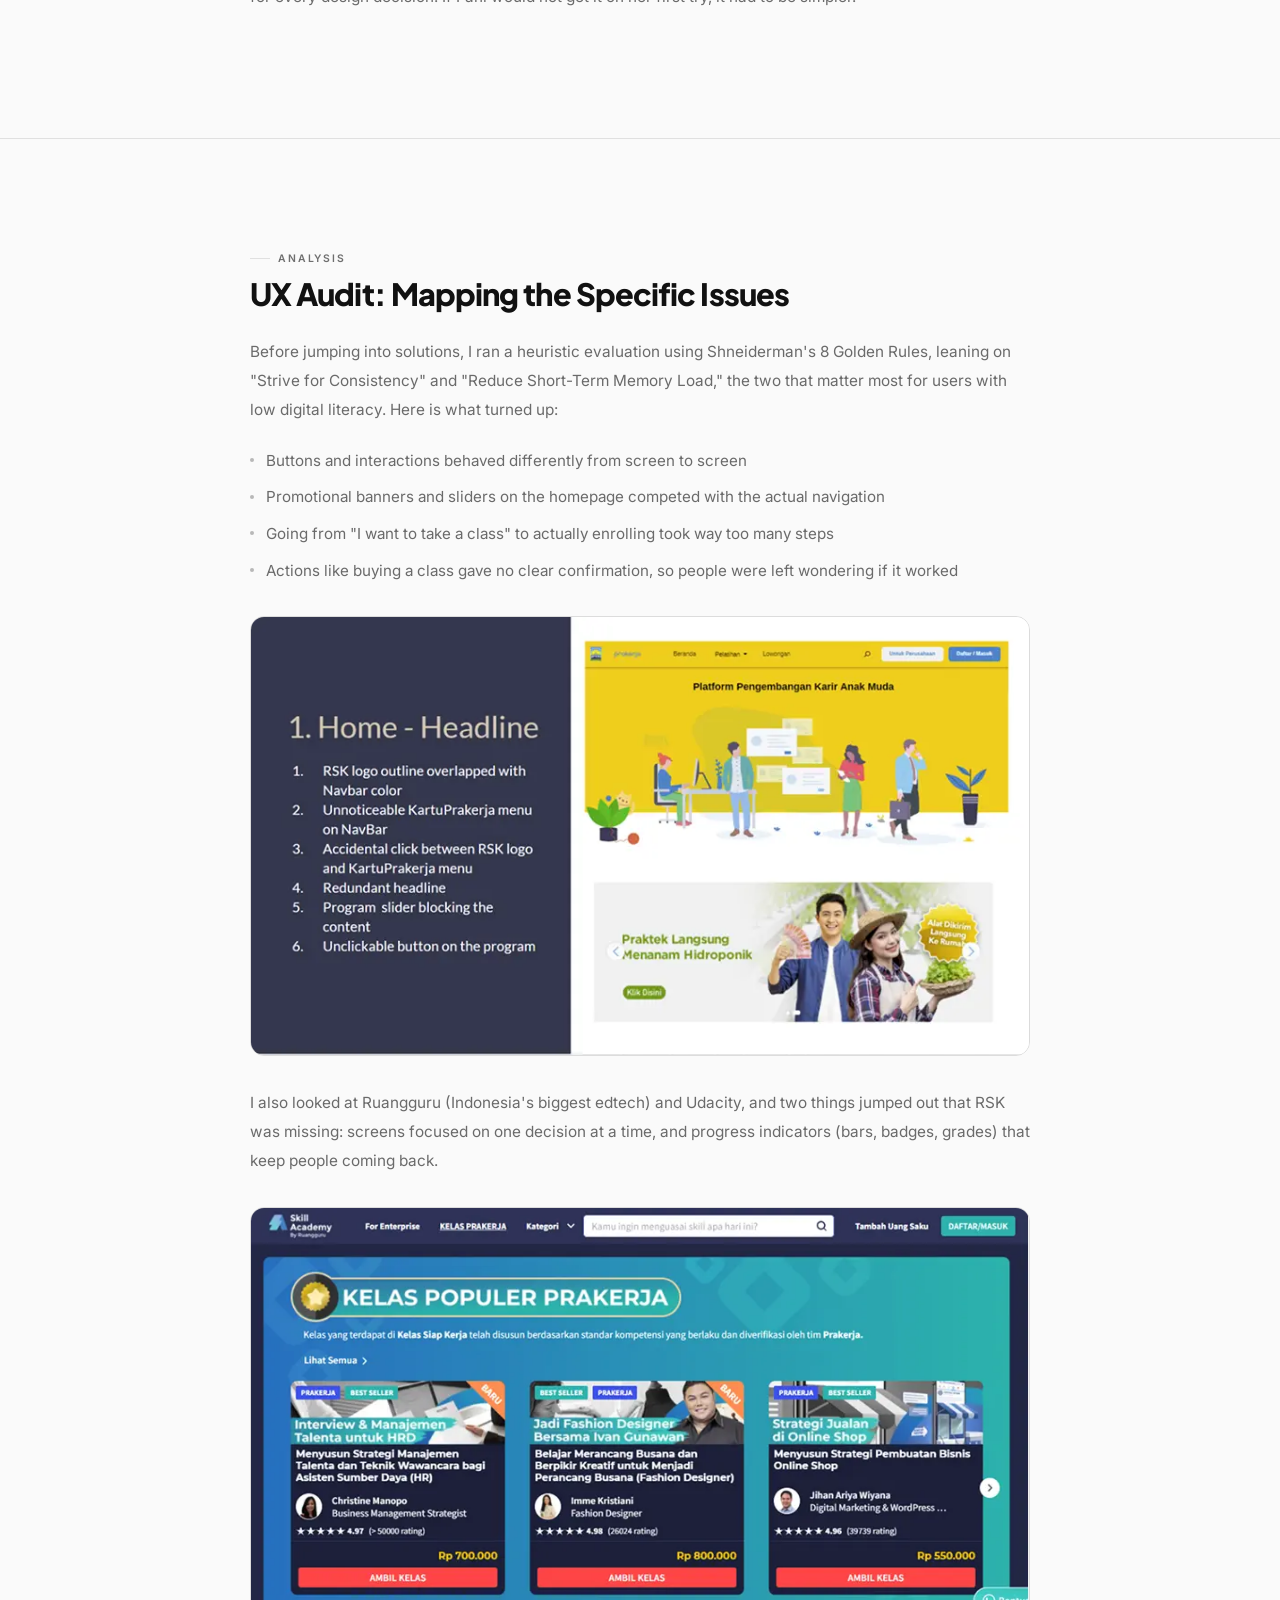
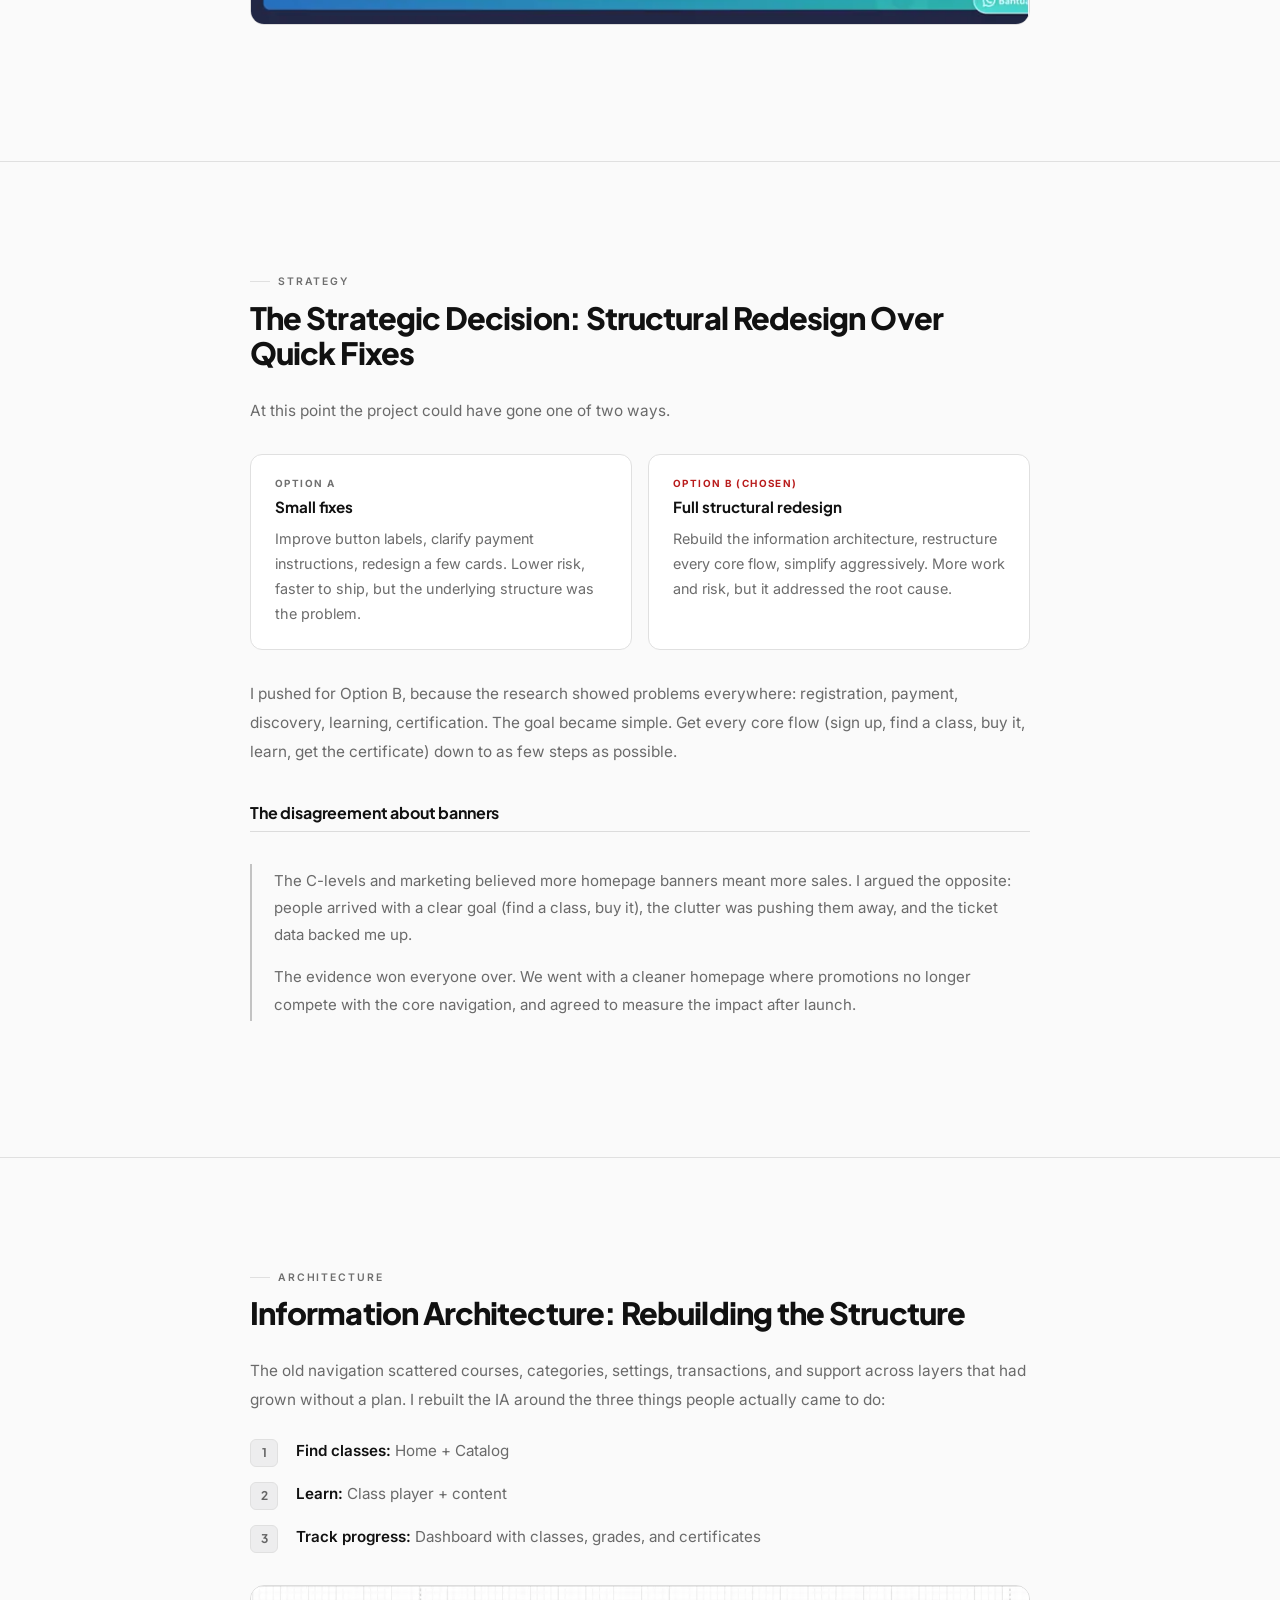
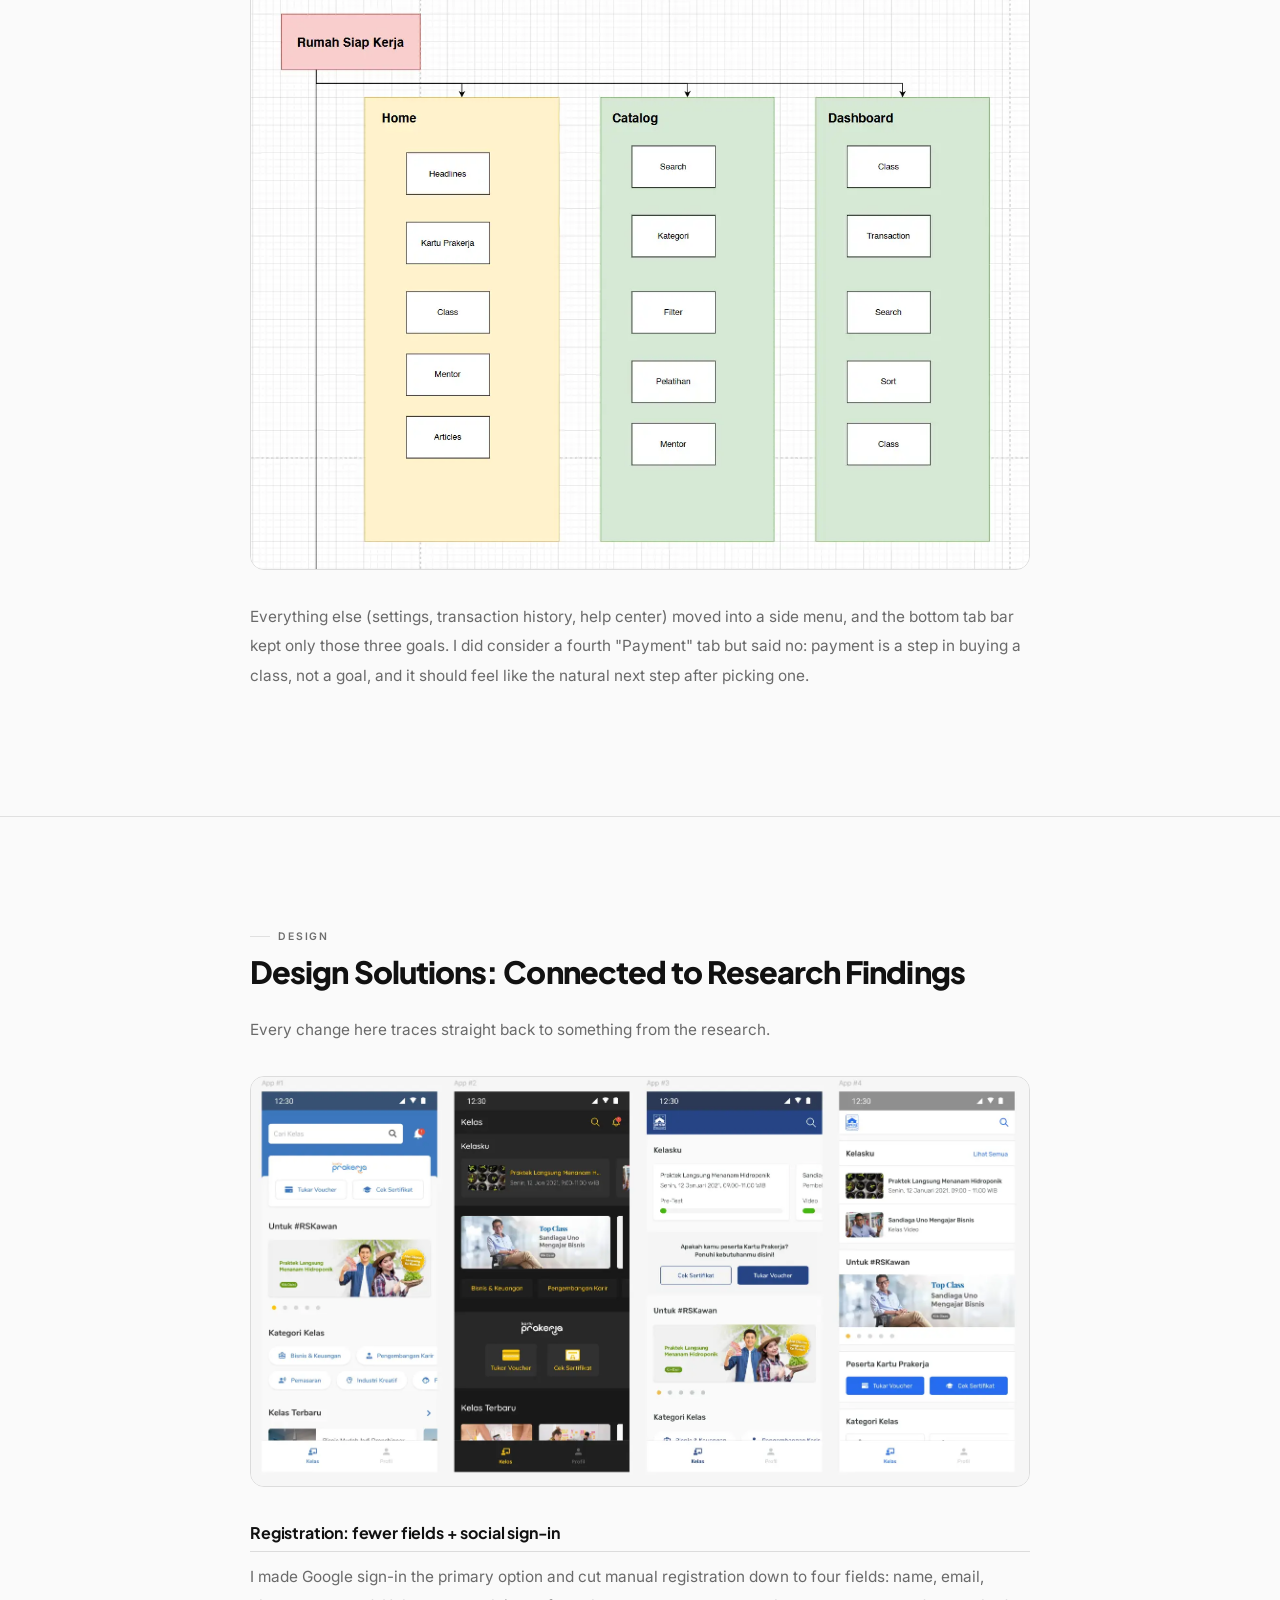
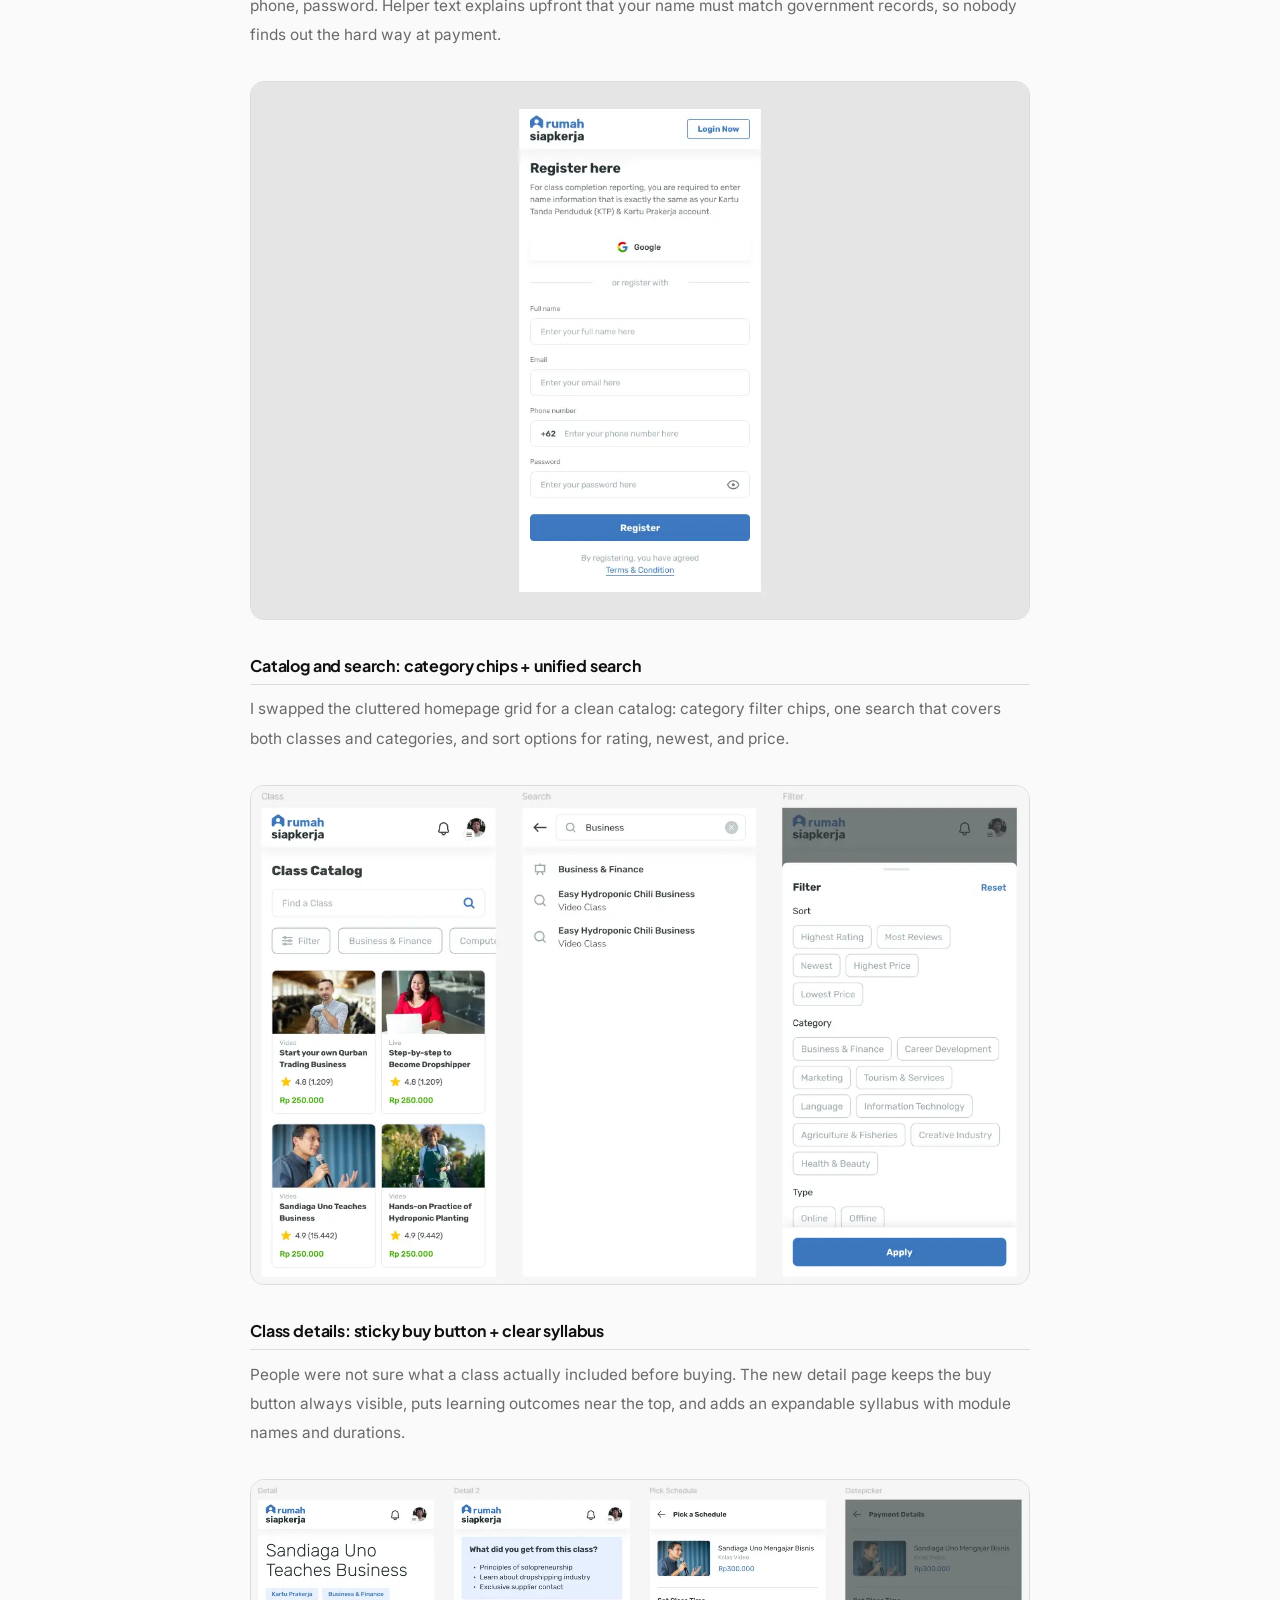
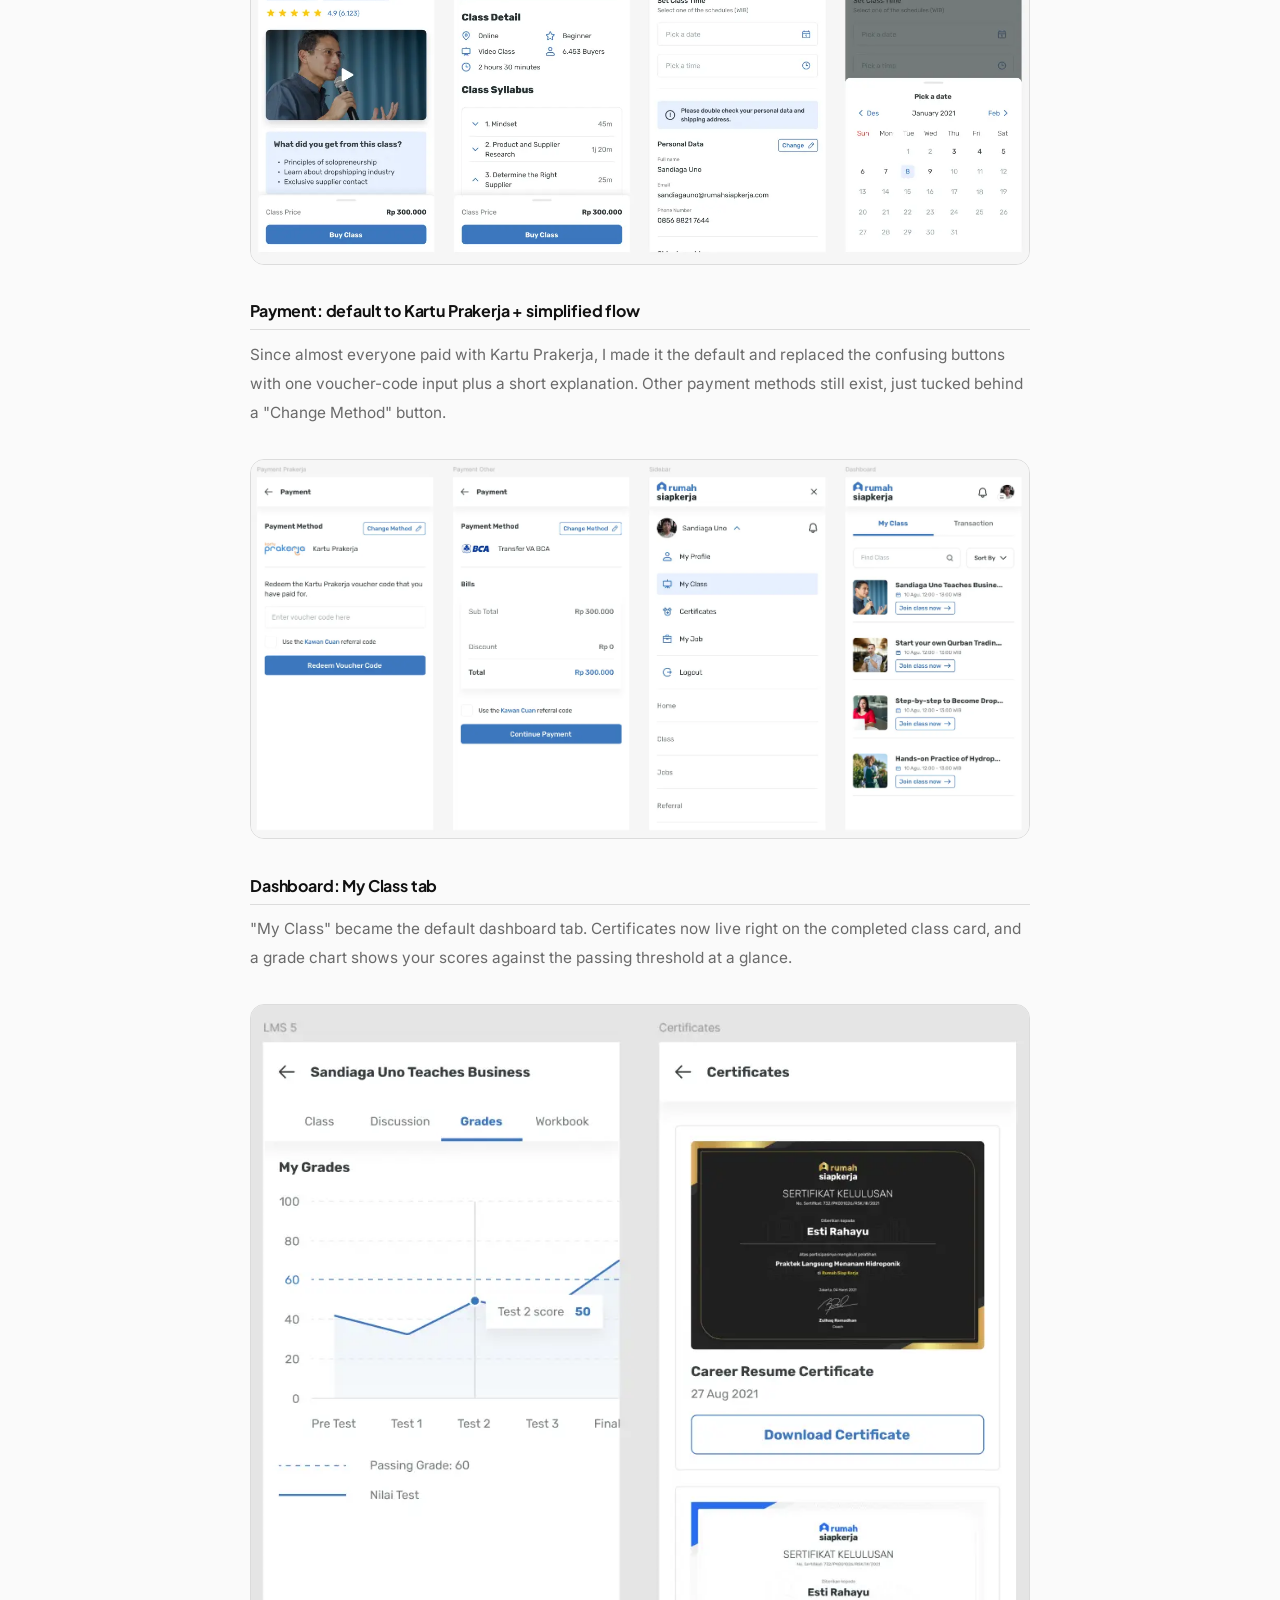
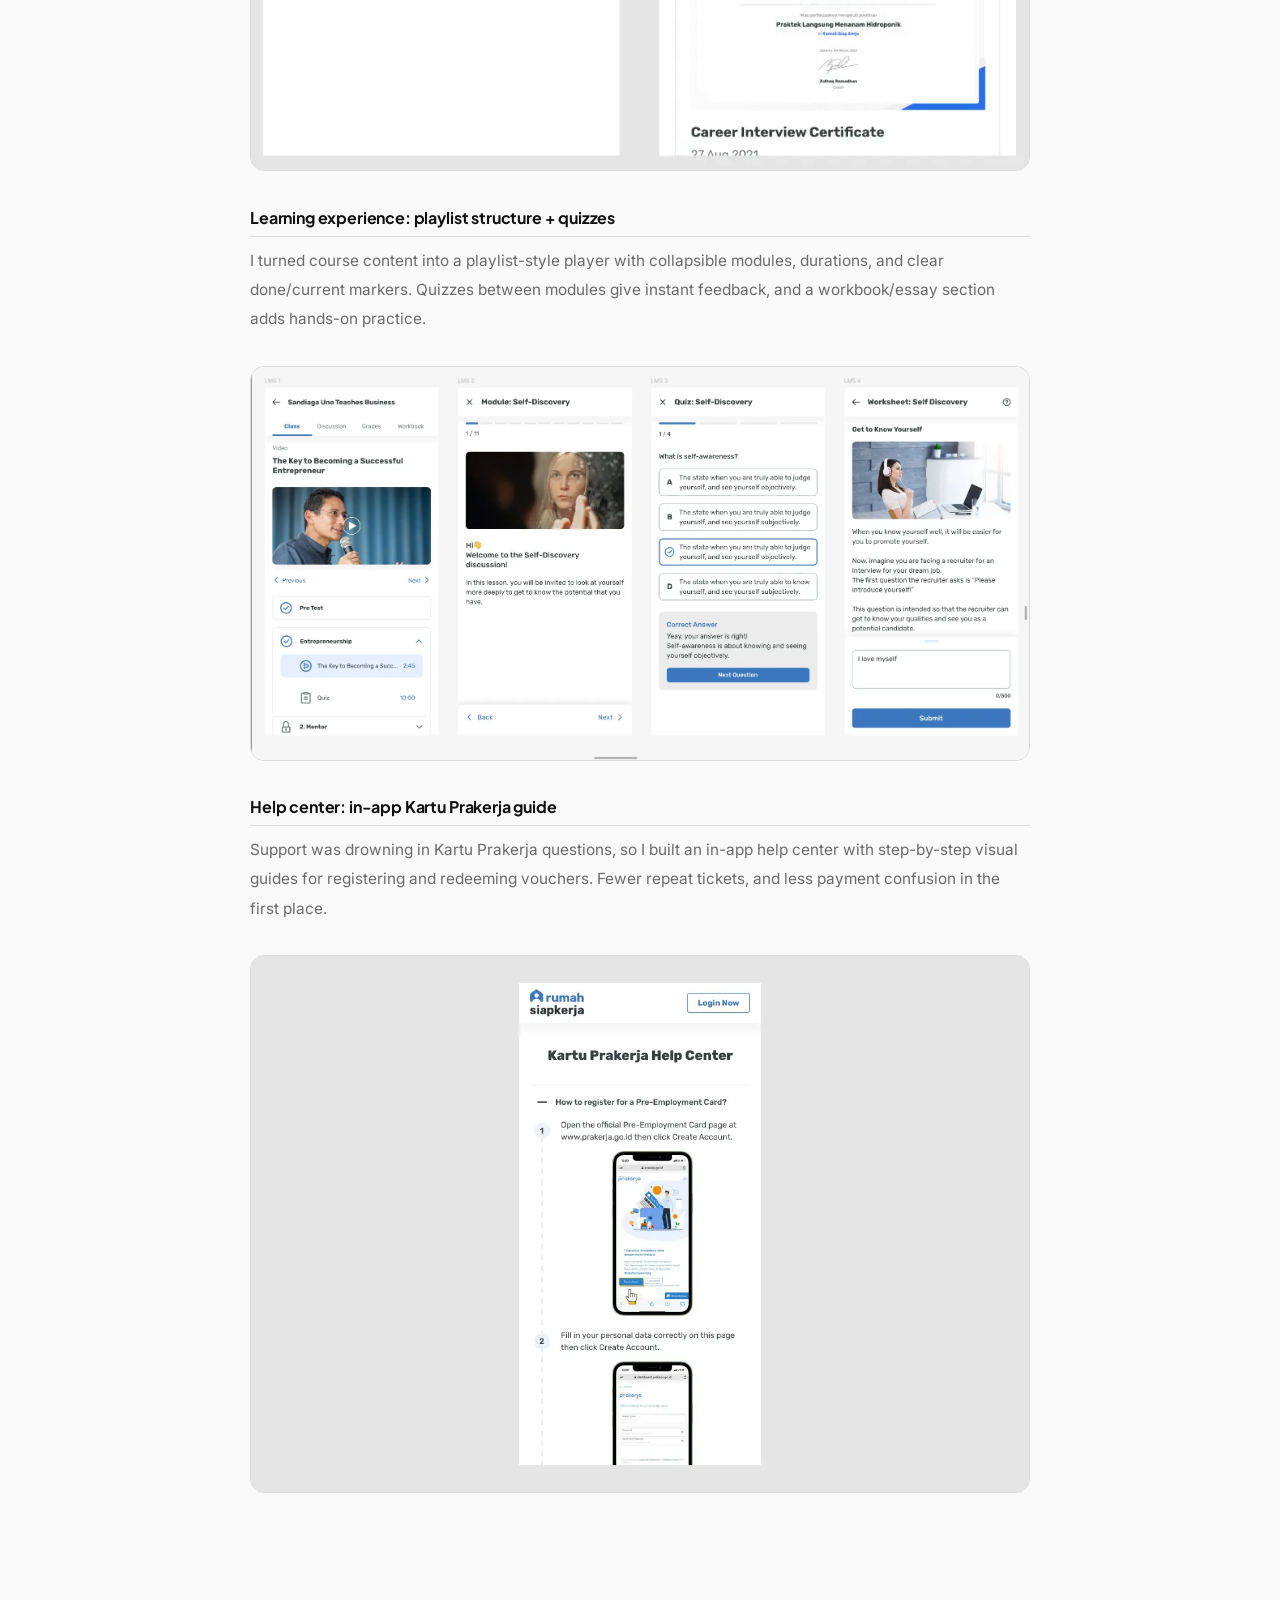
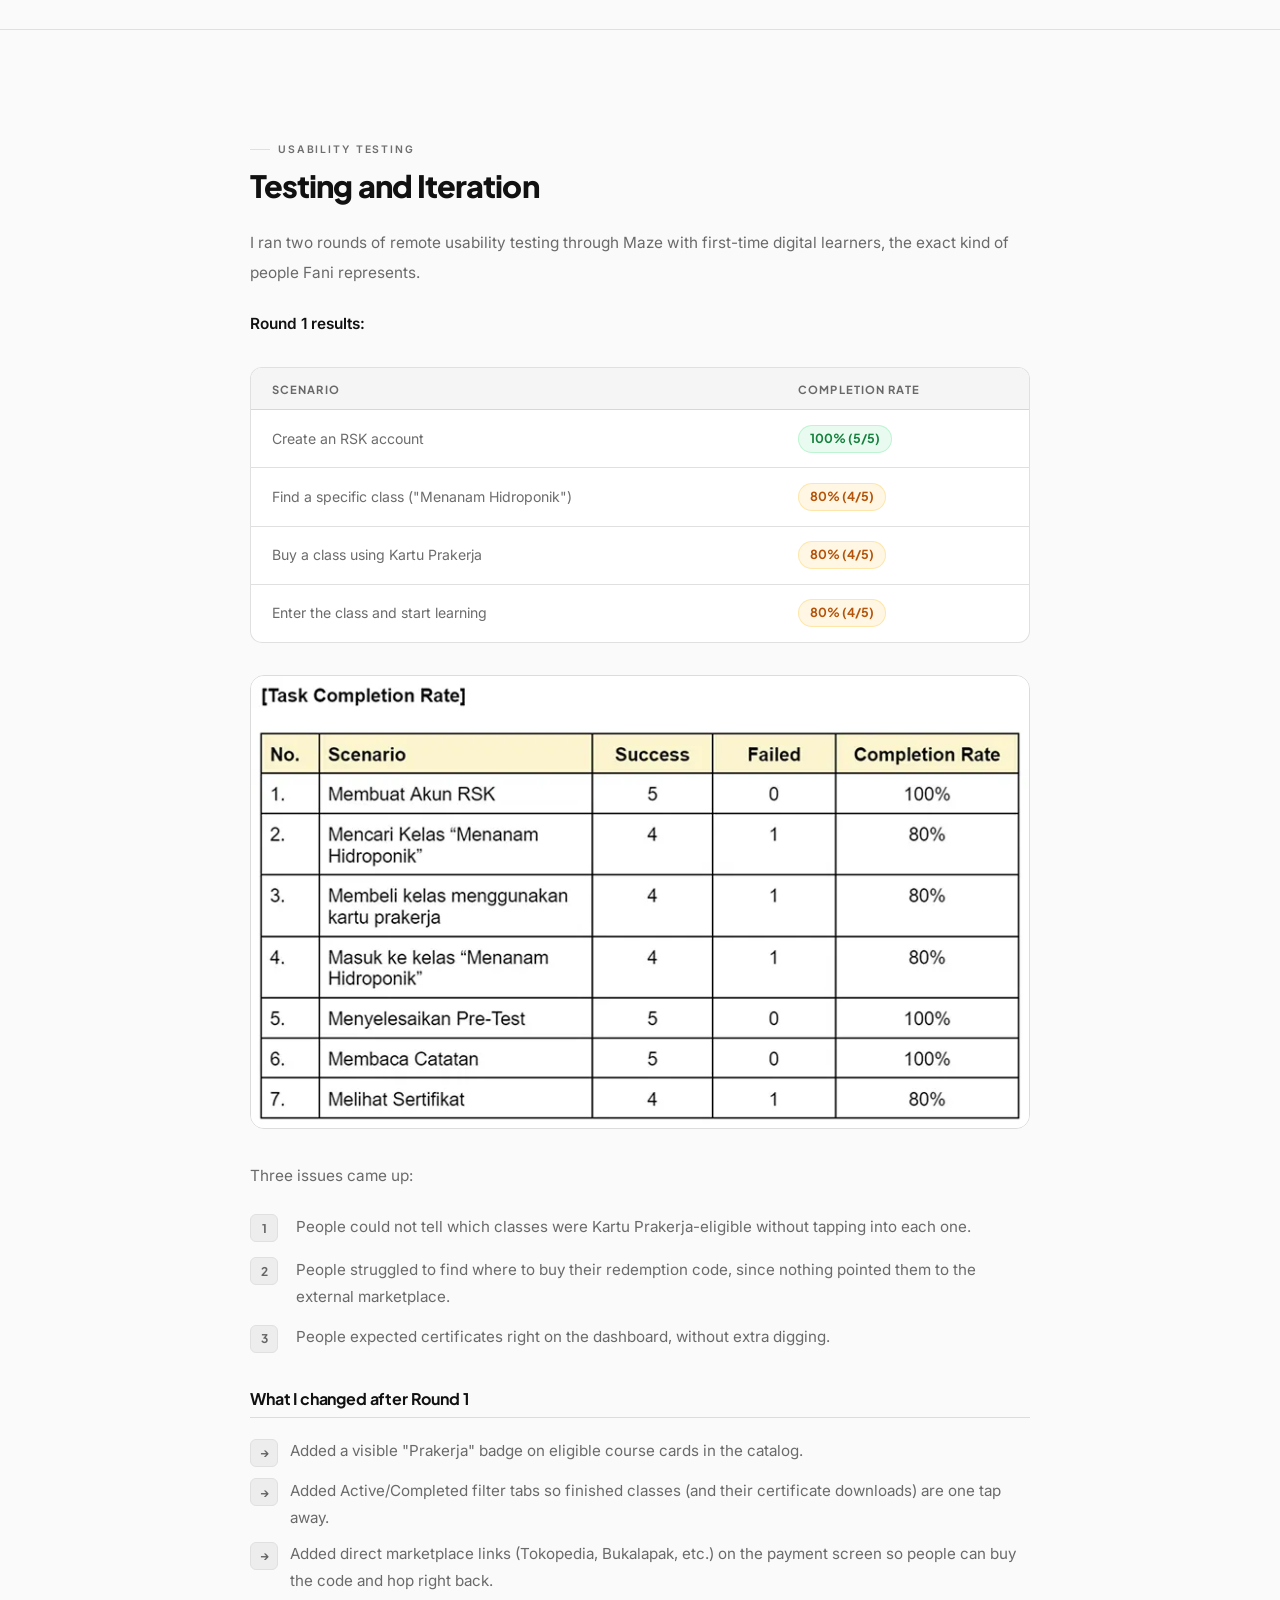
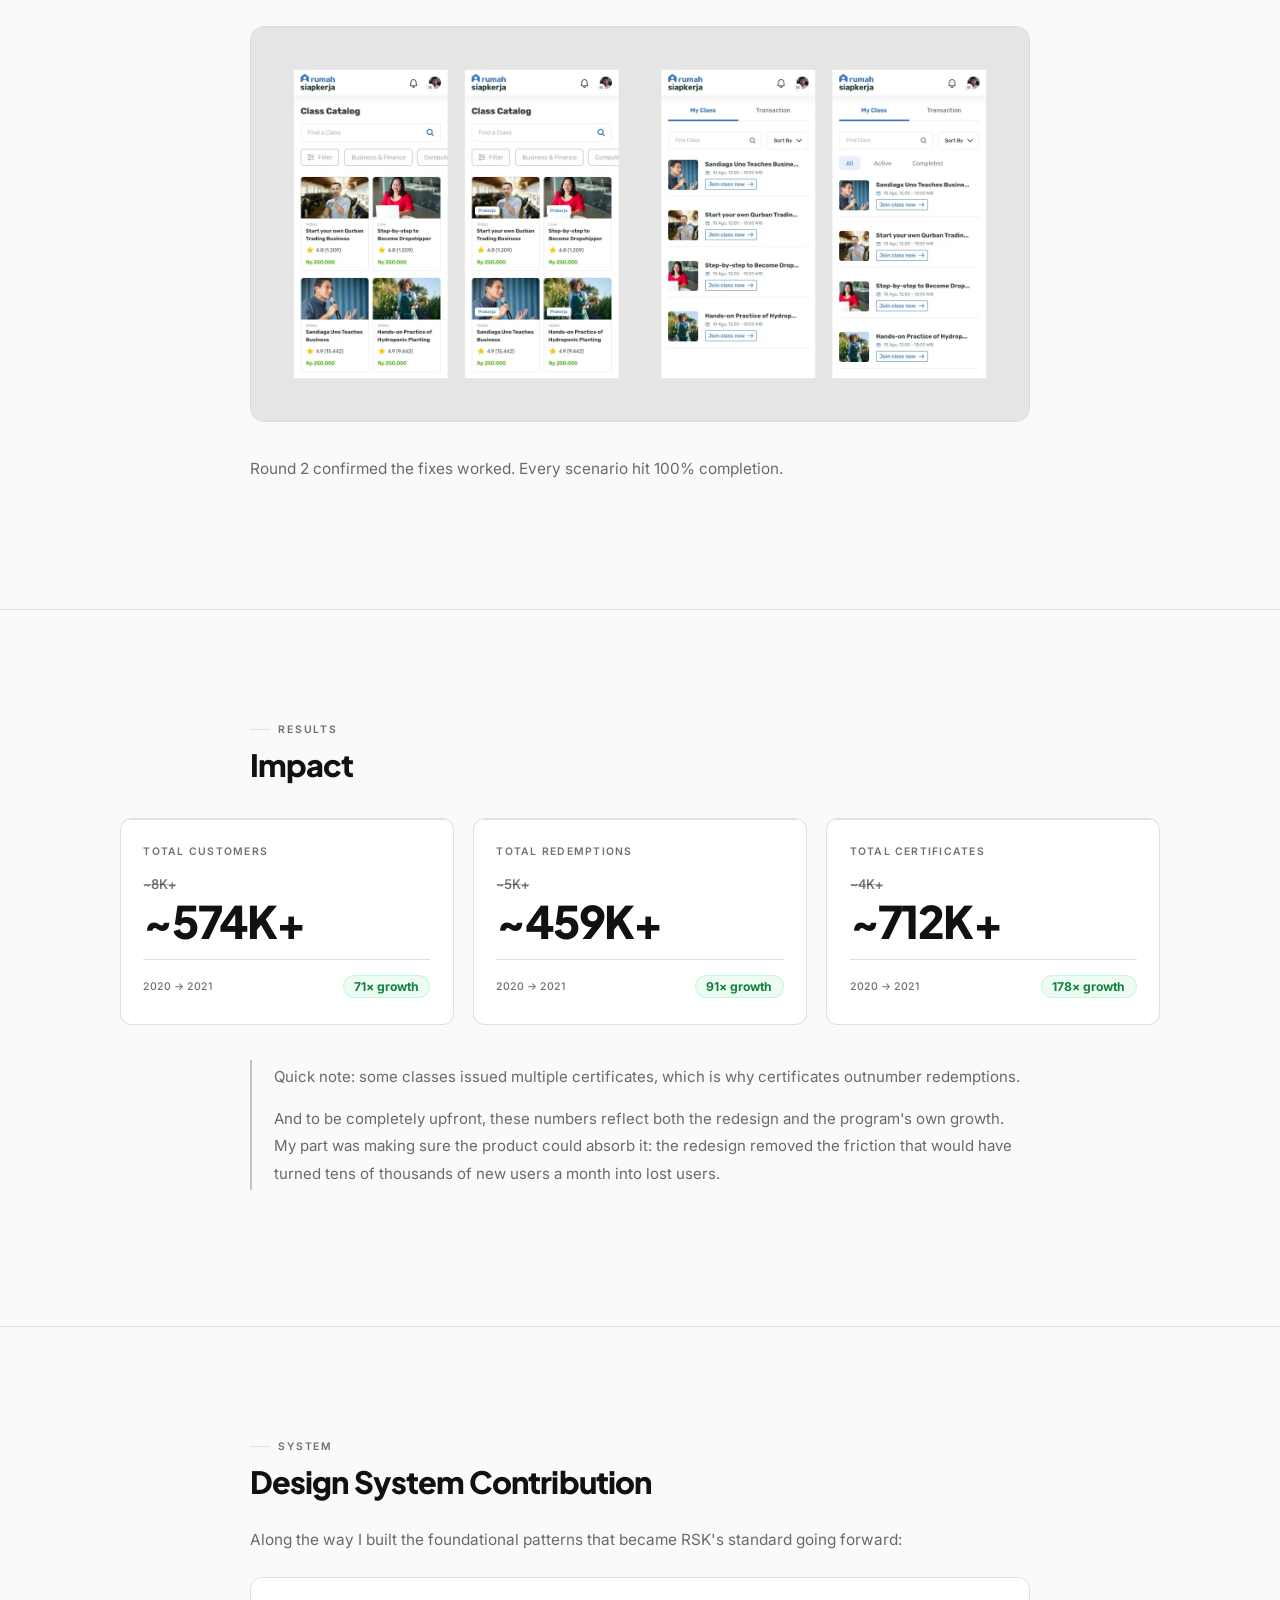
==== commit 7662f0a4: "update metadata case study page" ====
--- a/rsk-case-study.html
+++ b/rsk-case-study.html
@@ -3,10 +3,10 @@
   <head>
     <meta charset="UTF-8" />
     <meta name="viewport" content="width=device-width, initial-scale=1.0" />
-    <title>RSK Case Study - Erlangga Rianto</title>
+    <title>RSK Case Study - Muhammad Erlangga Rianto</title>
     <meta
       name="description"
-      content="Redesigning an EdTech Mobile App: From ~4K to ~712K Certificates in One Year. A UX case study by Erlangga Rianto."
+      content="Redesigning an EdTech Mobile App: From ~4K to ~712K Certificates in One Year. A UX case study by Muhammad Erlangga Rianto."
     />
     <link rel="preconnect" href="https://fonts.googleapis.com" />
     <link rel="preconnect" href="https://fonts.gstatic.com" crossorigin />
@@ -24,8 +24,8 @@
     <div class="cs-progress" id="csProgress" aria-hidden="true"></div>
 
     <nav aria-label="Main navigation">
-      <a href="/" class="nav-logo" aria-label="Erlangga Rianto, Home">
-        Erlangga Rianto
+      <a href="/" class="nav-logo" aria-label="Muhammad Erlangga Rianto, Home">
+        Muhammad Erlangga Rianto
       </a>
       <button
         class="nav-hamburger"
@@ -63,10 +63,10 @@
             One Year
           </h1>
           <p class="cs-hero-summary">
-            Rumah Siap Kerja's app was confusing people at every step. I
-            rebuilt the information architecture, simplified every core flow,
-            and built a component system. A year later, the platform had grown
-            from ~8K to ~574K+ customers.
+            Rumah Siap Kerja's app was confusing people at every step. I rebuilt
+            the information architecture, simplified every core flow, and built
+            a component system. A year later, the platform had grown from ~8K to
+            ~574K+ customers.
           </p>
           <div class="cs-meta-grid">
             <div class="cs-meta-item">
@@ -117,17 +117,17 @@
           <h2 class="cs-h2">The Short Version</h2>
           <p class="cs-p">
             Quick backstory. Rumah Siap Kerja (RSK) is an Indonesian edtech
-            platform where people take job-skills video courses, paid with
-            Kartu Prakerja, a government voucher program. Paying means
-            redeeming a code you buy on a marketplace like Tokopedia or
-            Bukalapak, so it is not exactly a standard checkout.
+            platform where people take job-skills video courses, paid with Kartu
+            Prakerja, a government voucher program. Paying means redeeming a
+            code you buy on a marketplace like Tokopedia or Bukalapak, so it is
+            not exactly a standard checkout.
           </p>
           <p class="cs-p">
             The program was about to scale up fast, and a confusing app would
             send all that new traffic straight to competitors. My research
-            showed people genuinely wanted to learn, but the app kept getting
-            in their way: unclear payment buttons, a banner-heavy homepage,
-            and a dashboard that buried the classes they had already bought.
+            showed people genuinely wanted to learn, but the app kept getting in
+            their way: unclear payment buttons, a banner-heavy homepage, and a
+            dashboard that buried the classes they had already bought.
           </p>
           <p class="cs-p">
             So I restructured the information architecture, simplified every
@@ -137,10 +137,9 @@
           </p>
           <h3 class="cs-h3">My role</h3>
           <p class="cs-p">
-            I was the lead and only UX designer, managing two design interns
-            and working with PMs, engineers, marketing, and the C-levels.
-            Research, IA, interaction design, prototyping, testing: all of it
-            was mine.
+            I was the lead and only UX designer, managing two design interns and
+            working with PMs, engineers, marketing, and the C-levels. Research,
+            IA, interaction design, prototyping, testing: all of it was mine.
           </p>
         </div>
       </section>
@@ -151,13 +150,13 @@
           <p class="cs-section-label">Research</p>
           <h2 class="cs-h2">Discovery: Understanding What Was Going Wrong</h2>
           <p class="cs-p">
-            I ran two research tracks at once: digging through customer
-            service tickets, and getting on the phone with users, both people
-            who bought classes and people who signed up and never came back.
-            The tickets surfaced the top complaints (payment confusion,
-            finding purchased classes, downloading certificates), and the
-            interviews explained why. Most RSK users had low digital literacy,
-            and many had never used an e-learning app before.
+            I ran two research tracks at once: digging through customer service
+            tickets, and getting on the phone with users, both people who bought
+            classes and people who signed up and never came back. The tickets
+            surfaced the top complaints (payment confusion, finding purchased
+            classes, downloading certificates), and the interviews explained
+            why. Most RSK users had low digital literacy, and many had never
+            used an e-learning app before.
           </p>
           <p class="cs-p">
             I will be honest, I did not have exact per-step drop-off numbers.
@@ -242,16 +241,15 @@
           </p>
           <ul class="cs-ul">
             <li>
-              Buttons and interactions behaved differently from screen to
-              screen
+              Buttons and interactions behaved differently from screen to screen
             </li>
             <li>
               Promotional banners and sliders on the homepage competed with the
               actual navigation
             </li>
             <li>
-              Going from "I want to take a class" to actually enrolling took
-              way too many steps
+              Going from "I want to take a class" to actually enrolling took way
+              too many steps
             </li>
             <li>
               Actions like buying a class gave no clear confirmation, so people
@@ -272,10 +270,10 @@
           </figure>
 
           <p class="cs-p">
-            I also looked at Ruangguru (Indonesia's biggest edtech) and
-            Udacity, and two things jumped out that RSK was missing: screens
-            focused on one decision at a time, and progress indicators (bars,
-            badges, grades) that keep people coming back.
+            I also looked at Ruangguru (Indonesia's biggest edtech) and Udacity,
+            and two things jumped out that RSK was missing: screens focused on
+            one decision at a time, and progress indicators (bars, badges,
+            grades) that keep people coming back.
           </p>
 
           <figure
@@ -325,9 +323,9 @@
           <p class="cs-p">
             I pushed for Option B, because the research showed problems
             everywhere: registration, payment, discovery, learning,
-            certification. The goal became simple. Get every core flow (sign
-            up, find a class, buy it, learn, get the certificate) down to as
-            few steps as possible.
+            certification. The goal became simple. Get every core flow (sign up,
+            find a class, buy it, learn, get the certificate) down to as few
+            steps as possible.
           </p>
 
           <h3 class="cs-h3">The disagreement about banners</h3>
@@ -357,8 +355,8 @@
           <p class="cs-p">
             The old navigation scattered courses, categories, settings,
             transactions, and support across layers that had grown without a
-            plan. I rebuilt the IA around the three things people actually
-            came to do:
+            plan. I rebuilt the IA around the three things people actually came
+            to do:
           </p>
           <ol class="cs-ol">
             <li>
@@ -388,11 +386,11 @@
           </figure>
 
           <p class="cs-p">
-            Everything else (settings, transaction history, help center)
-            moved into a side menu, and the bottom tab bar kept only those
-            three goals. I did consider a fourth "Payment" tab but said no:
-            payment is a step in buying a class, not a goal, and it should
-            feel like the natural next step after picking one.
+            Everything else (settings, transaction history, help center) moved
+            into a side menu, and the bottom tab bar kept only those three
+            goals. I did consider a fourth "Payment" tab but said no: payment is
+            a step in buying a class, not a goal, and it should feel like the
+            natural next step after picking one.
           </p>
         </div>
       </section>
@@ -423,10 +421,10 @@
 
           <h3 class="cs-h3">Registration: fewer fields + social sign-in</h3>
           <p class="cs-p">
-            I made Google sign-in the primary option and cut manual
-            registration down to four fields: name, email, phone, password.
-            Helper text explains upfront that your name must match government
-            records, so nobody finds out the hard way at payment.
+            I made Google sign-in the primary option and cut manual registration
+            down to four fields: name, email, phone, password. Helper text
+            explains upfront that your name must match government records, so
+            nobody finds out the hard way at payment.
           </p>
           <figure
             class="cs-figure"
@@ -444,9 +442,9 @@
             Catalog and search: category chips + unified search
           </h3>
           <p class="cs-p">
-            I swapped the cluttered homepage grid for a clean catalog:
-            category filter chips, one search that covers both classes and
-            categories, and sort options for rating, newest, and price.
+            I swapped the cluttered homepage grid for a clean catalog: category
+            filter chips, one search that covers both classes and categories,
+            and sort options for rating, newest, and price.
           </p>
           <figure
             class="cs-figure"
@@ -466,8 +464,8 @@
           <p class="cs-p">
             People were not sure what a class actually included before buying.
             The new detail page keeps the buy button always visible, puts
-            learning outcomes near the top, and adds an expandable syllabus
-            with module names and durations.
+            learning outcomes near the top, and adds an expandable syllabus with
+            module names and durations.
           </p>
           <figure
             class="cs-figure"
@@ -526,8 +524,8 @@
           <p class="cs-p">
             I turned course content into a playlist-style player with
             collapsible modules, durations, and clear done/current markers.
-            Quizzes between modules give instant feedback, and a
-            workbook/essay section adds hands-on practice.
+            Quizzes between modules give instant feedback, and a workbook/essay
+            section adds hands-on practice.
           </p>
           <figure
             class="cs-figure"
@@ -627,8 +625,8 @@
           <ol class="cs-ol">
             <li>
               <div>
-                People could not tell which classes were Kartu
-                Prakerja-eligible without tapping into each one.
+                People could not tell which classes were Kartu Prakerja-eligible
+                without tapping into each one.
               </div>
             </li>
             <li>
@@ -652,13 +650,12 @@
               catalog.
             </li>
             <li>
-              Added Active/Completed filter tabs so finished classes (and
-              their certificate downloads) are one tap away.
-            </li>
-            <li>
-              Added direct marketplace links (Tokopedia, Bukalapak, etc.) on
-              the payment screen so people can buy the code and hop right
-              back.
+              Added Active/Completed filter tabs so finished classes (and their
+              certificate downloads) are one tap away.
+            </li>
+            <li>
+              Added direct marketplace links (Tokopedia, Bukalapak, etc.) on the
+              payment screen so people can buy the code and hop right back.
             </li>
           </ul>
 
@@ -726,10 +723,10 @@
             </p>
             <p>
               And to be completely upfront, these numbers reflect both the
-              redesign and the program's own growth. My part was making sure
-              the product could absorb it: the redesign removed the friction
-              that would have turned tens of thousands of new users a month
-              into lost users.
+              redesign and the program's own growth. My part was making sure the
+              product could absorb it: the redesign removed the friction that
+              would have turned tens of thousands of new users a month into lost
+              users.
             </p>
           </div>
         </div>
@@ -751,13 +748,12 @@
               hover, active, disabled, error).
             </li>
             <li>
-              <strong>Color and typography tokens</strong>Primary blue,
-              semantic colors for success/error/warning, and a clear type
-              scale.
-            </li>
-            <li>
-              <strong>Spacing and layout patterns</strong>8px grid,
-              standardized card sizes, predictable padding.
+              <strong>Color and typography tokens</strong>Primary blue, semantic
+              colors for success/error/warning, and a clear type scale.
+            </li>
+            <li>
+              <strong>Spacing and layout patterns</strong>8px grid, standardized
+              card sizes, predictable padding.
             </li>
             <li>
               <strong>Documented interaction patterns</strong>Bottom-sheet
@@ -767,8 +763,8 @@
           </ul>
           <p class="cs-p">
             This paid off fast. My two interns could build matching screens
-            without me hovering over every detail, and engineers could pull
-            from the library instead of guessing from mockups.
+            without me hovering over every detail, and engineers could pull from
+            the library instead of guessing from mockups.
           </p>
           <div class="cs-chip-group">
             <span class="skill-chip">Component Library</span>
@@ -787,21 +783,20 @@
           <p class="cs-section-label">Team</p>
           <h2 class="cs-h2">Mentorship</h2>
           <p class="cs-p">
-            I set up my two interns' work so they could learn while doing
-            things that mattered:
+            I set up my two interns' work so they could learn while doing things
+            that mattered:
           </p>
           <ul class="cs-ul">
             <li>
-              Ownership of specific screens within the design system: real
-              work, not busywork.
+              Ownership of specific screens within the design system: real work,
+              not busywork.
             </li>
             <li>
               Regular critique sessions where I walked through my reasoning,
               including the ideas I rejected.
             </li>
             <li>
-              The persona as our shared quality bar: would Fani understand
-              this?
+              The persona as our shared quality bar: would Fani understand this?
             </li>
           </ul>
           <p class="cs-p">
@@ -836,10 +831,10 @@
           <h3 class="cs-h3">What I would do differently</h3>
           <ul class="cs-item-list">
             <li>
-              <strong>Set up analytics tracking from day one</strong>We
-              launched without event tracking, so the impact numbers are
-              platform totals rather than per-step funnel data. I would love
-              to have that funnel view.
+              <strong>Set up analytics tracking from day one</strong>We launched
+              without event tracking, so the impact numbers are platform totals
+              rather than per-step funnel data. I would love to have that funnel
+              view.
             </li>
             <li>
               <strong>Test with a wider range of users earlier</strong>Our
@@ -848,8 +843,8 @@
               layout issues sooner.
             </li>
             <li>
-              <strong>Build a more complete design system</strong>With more
-              time I would have added usage guidelines, do/don't examples, and
+              <strong>Build a more complete design system</strong>With more time
+              I would have added usage guidelines, do/don't examples, and
               accessibility notes for every component.
             </li>
           </ul>
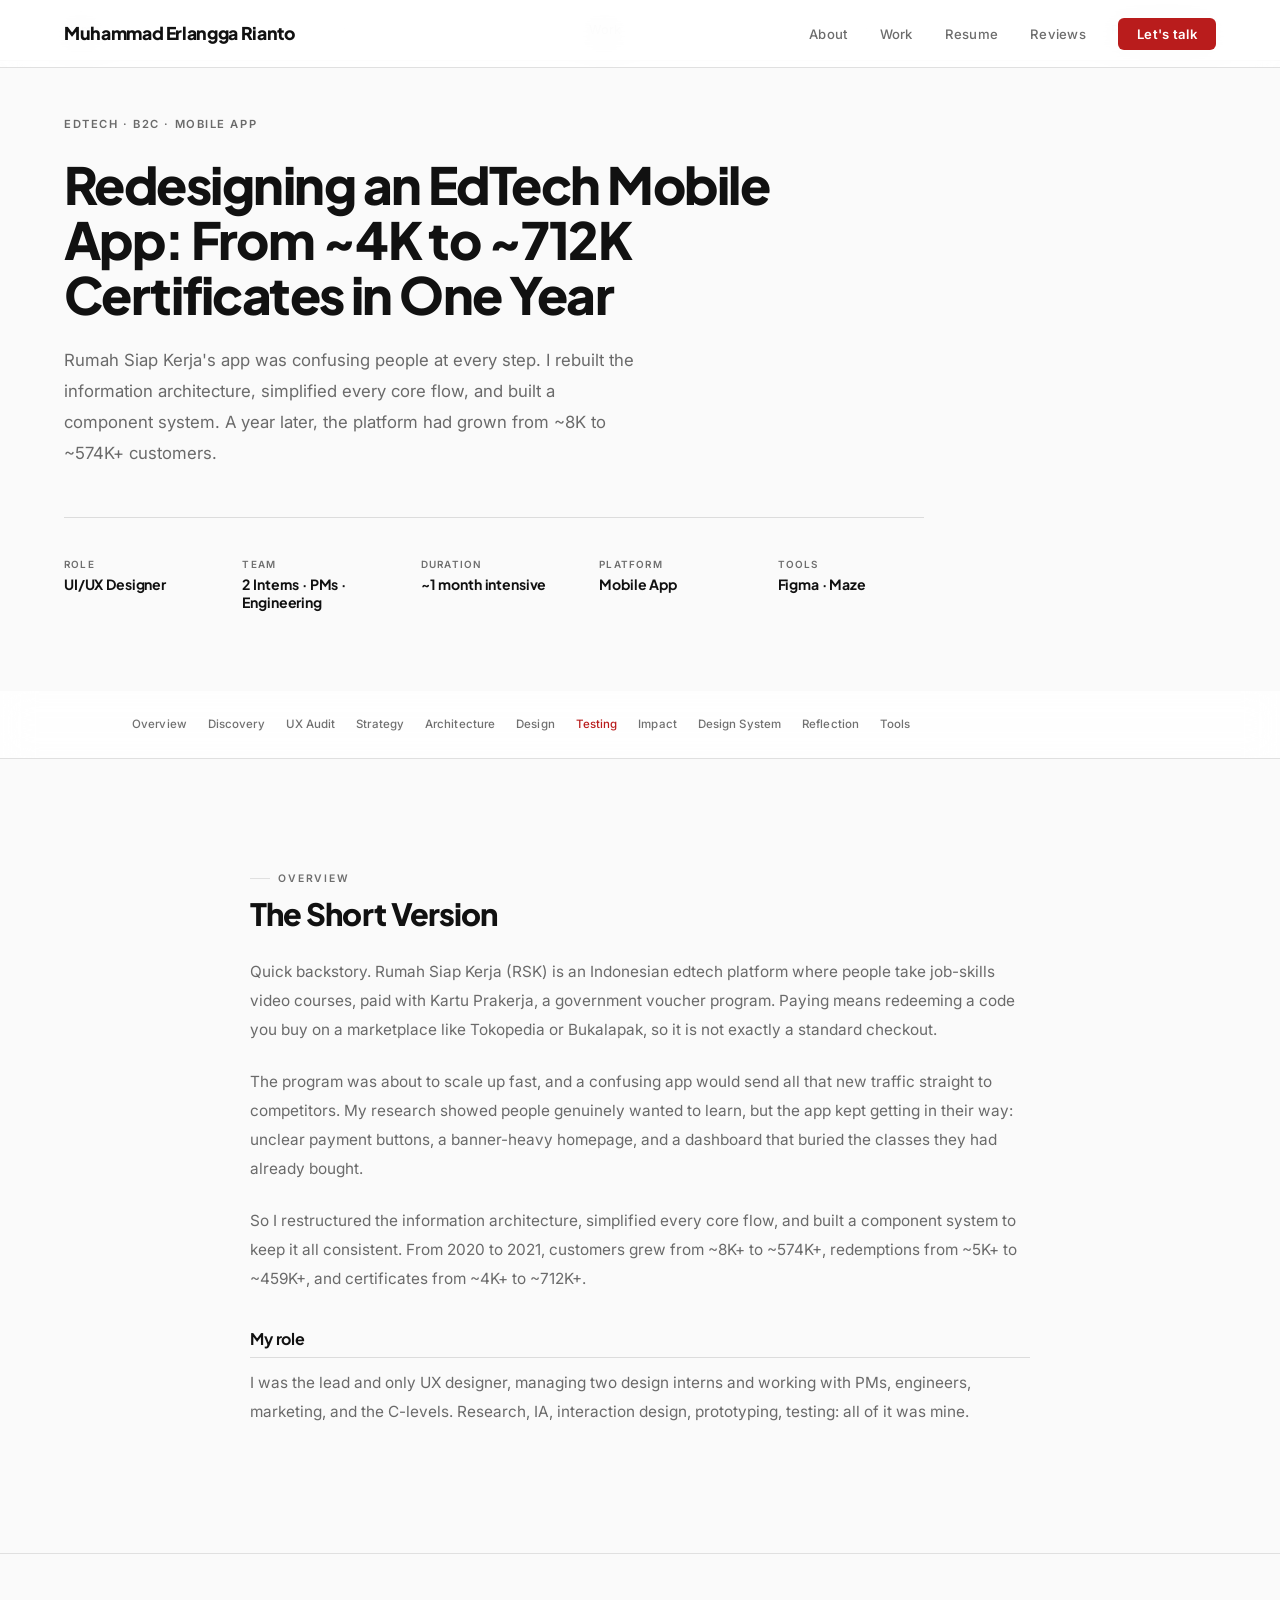
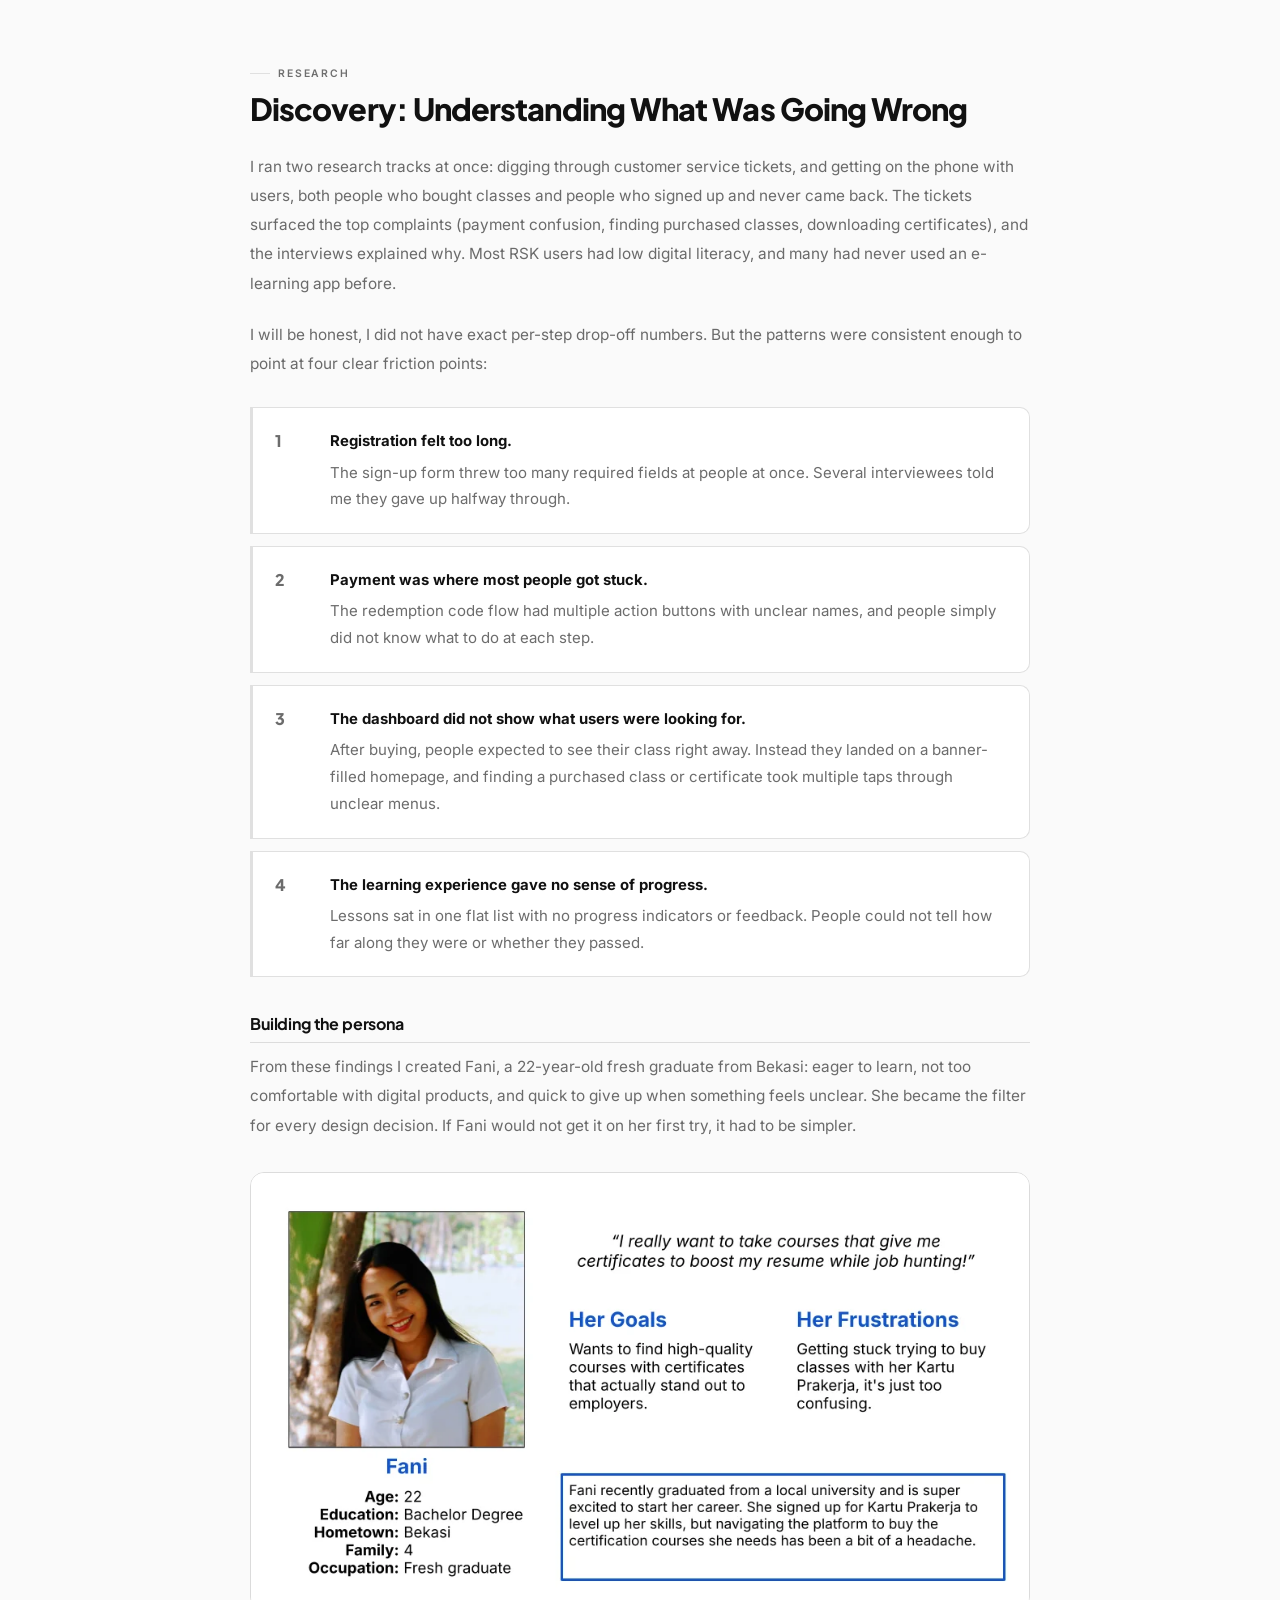
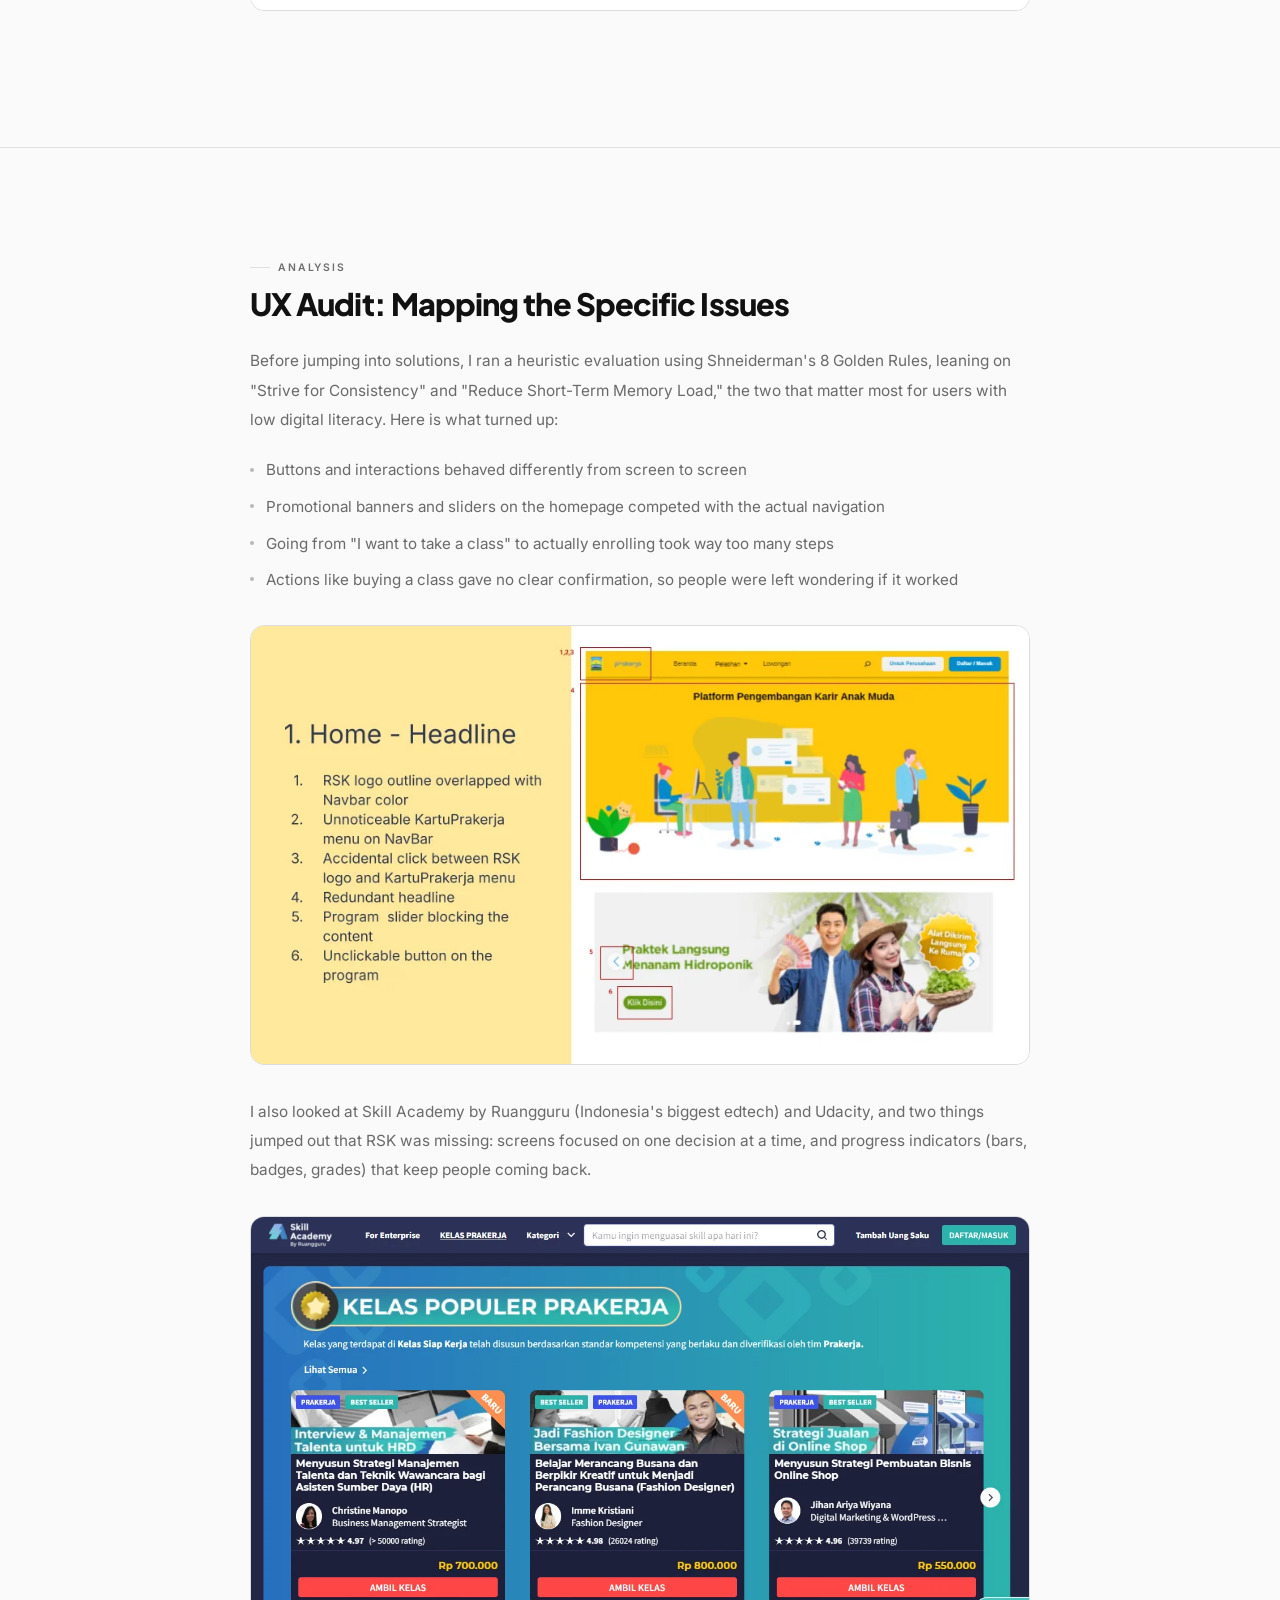
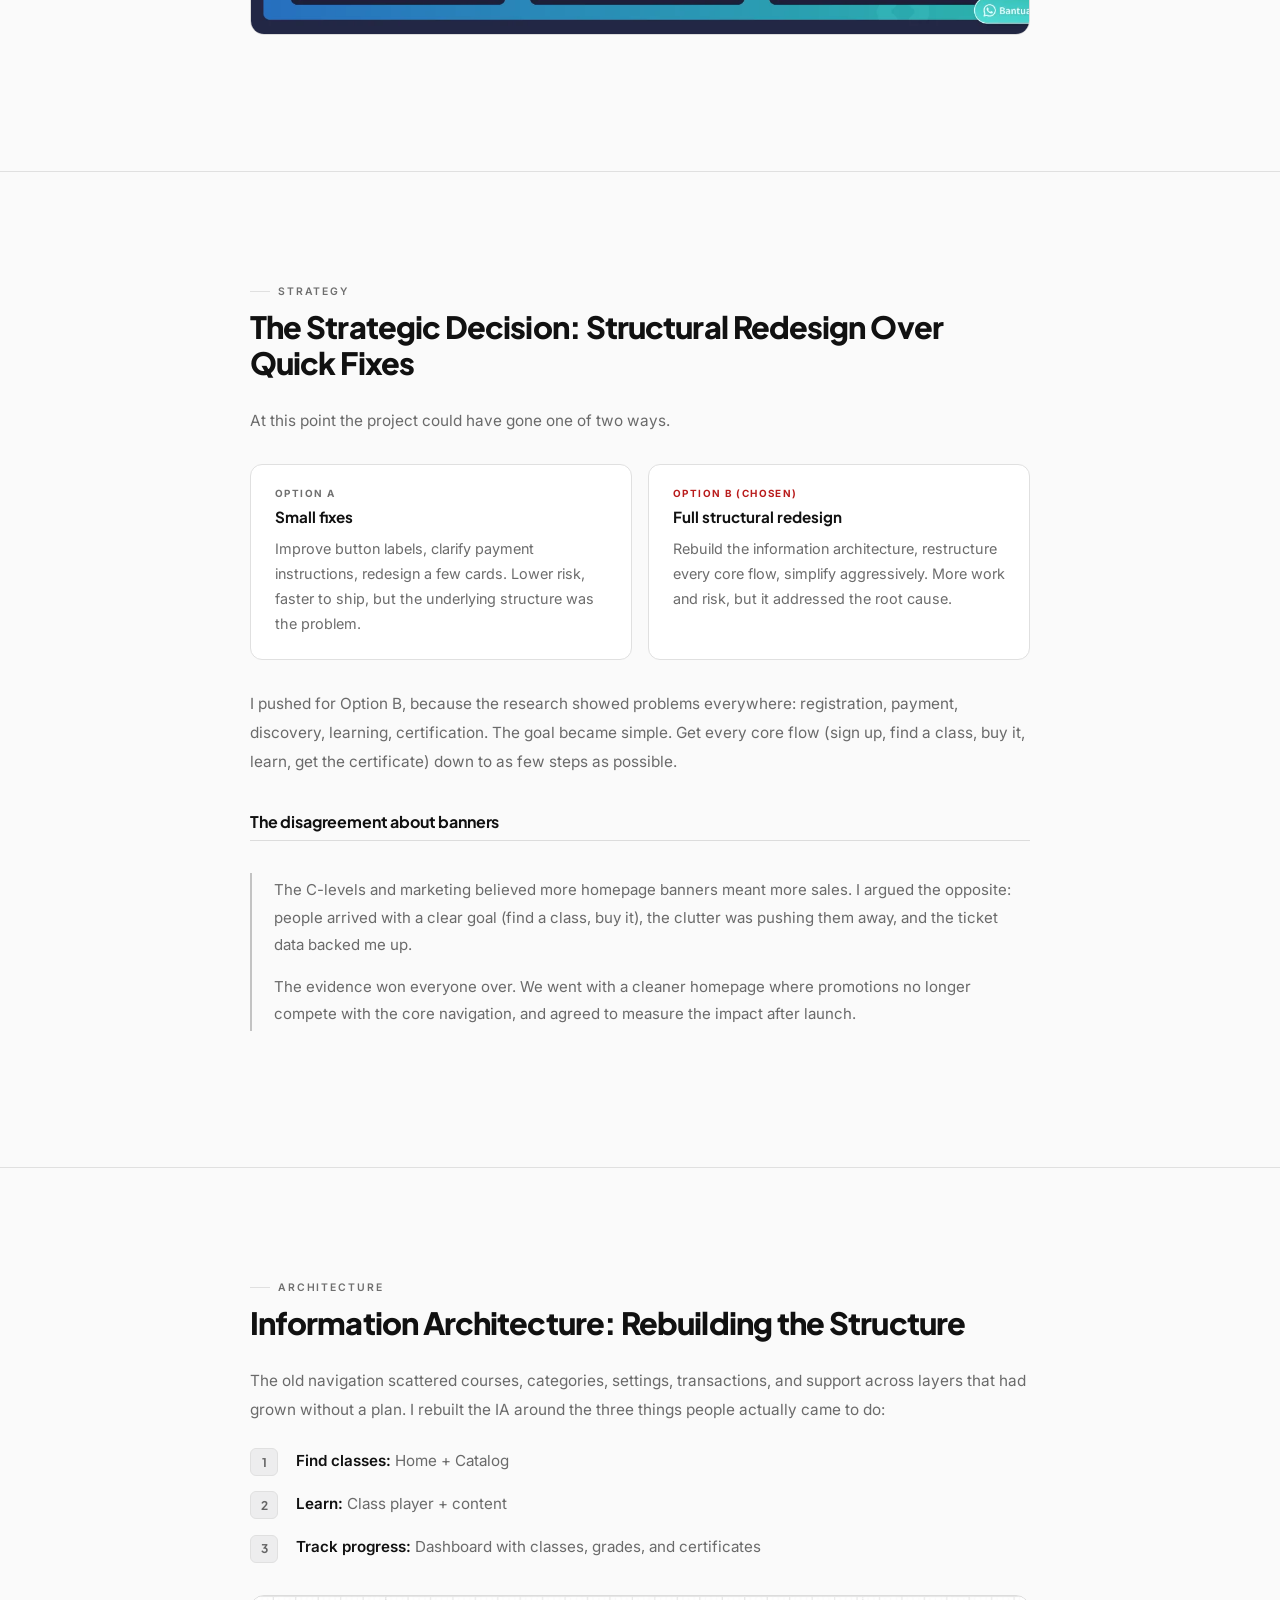
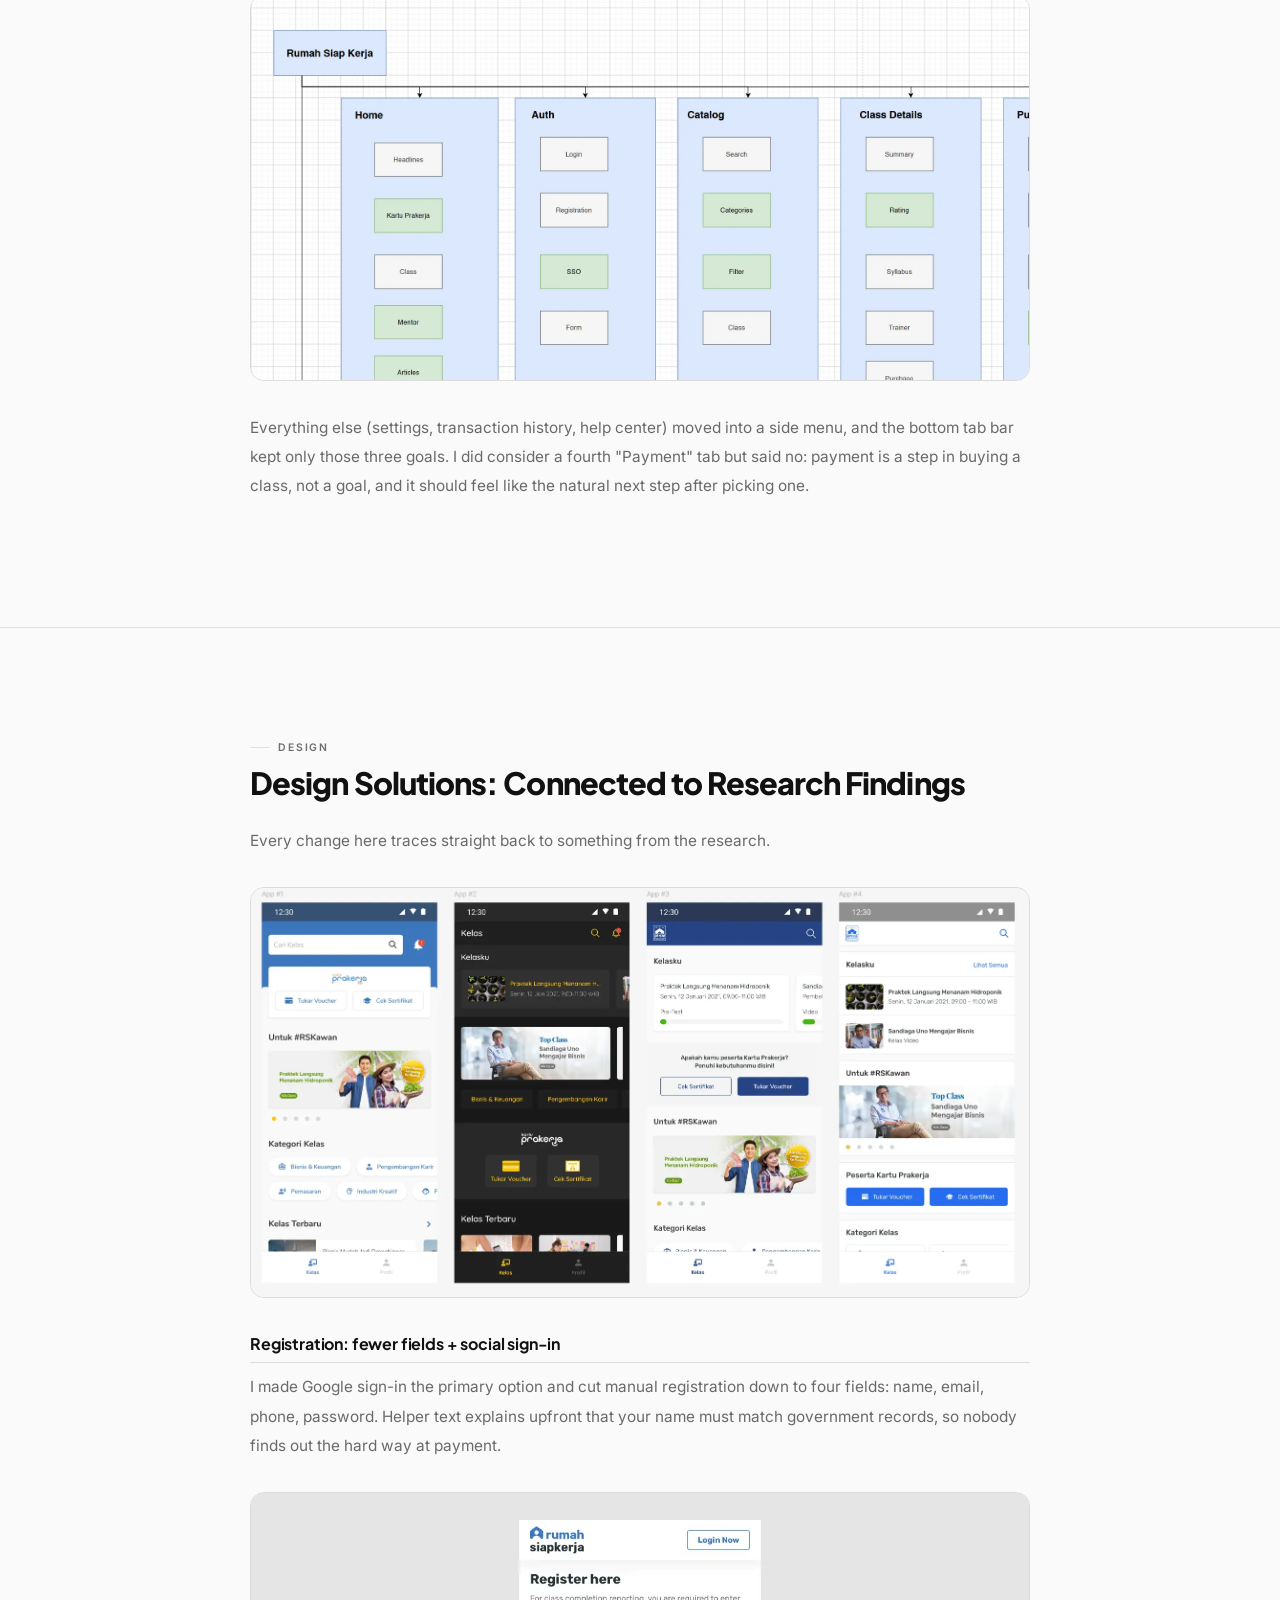
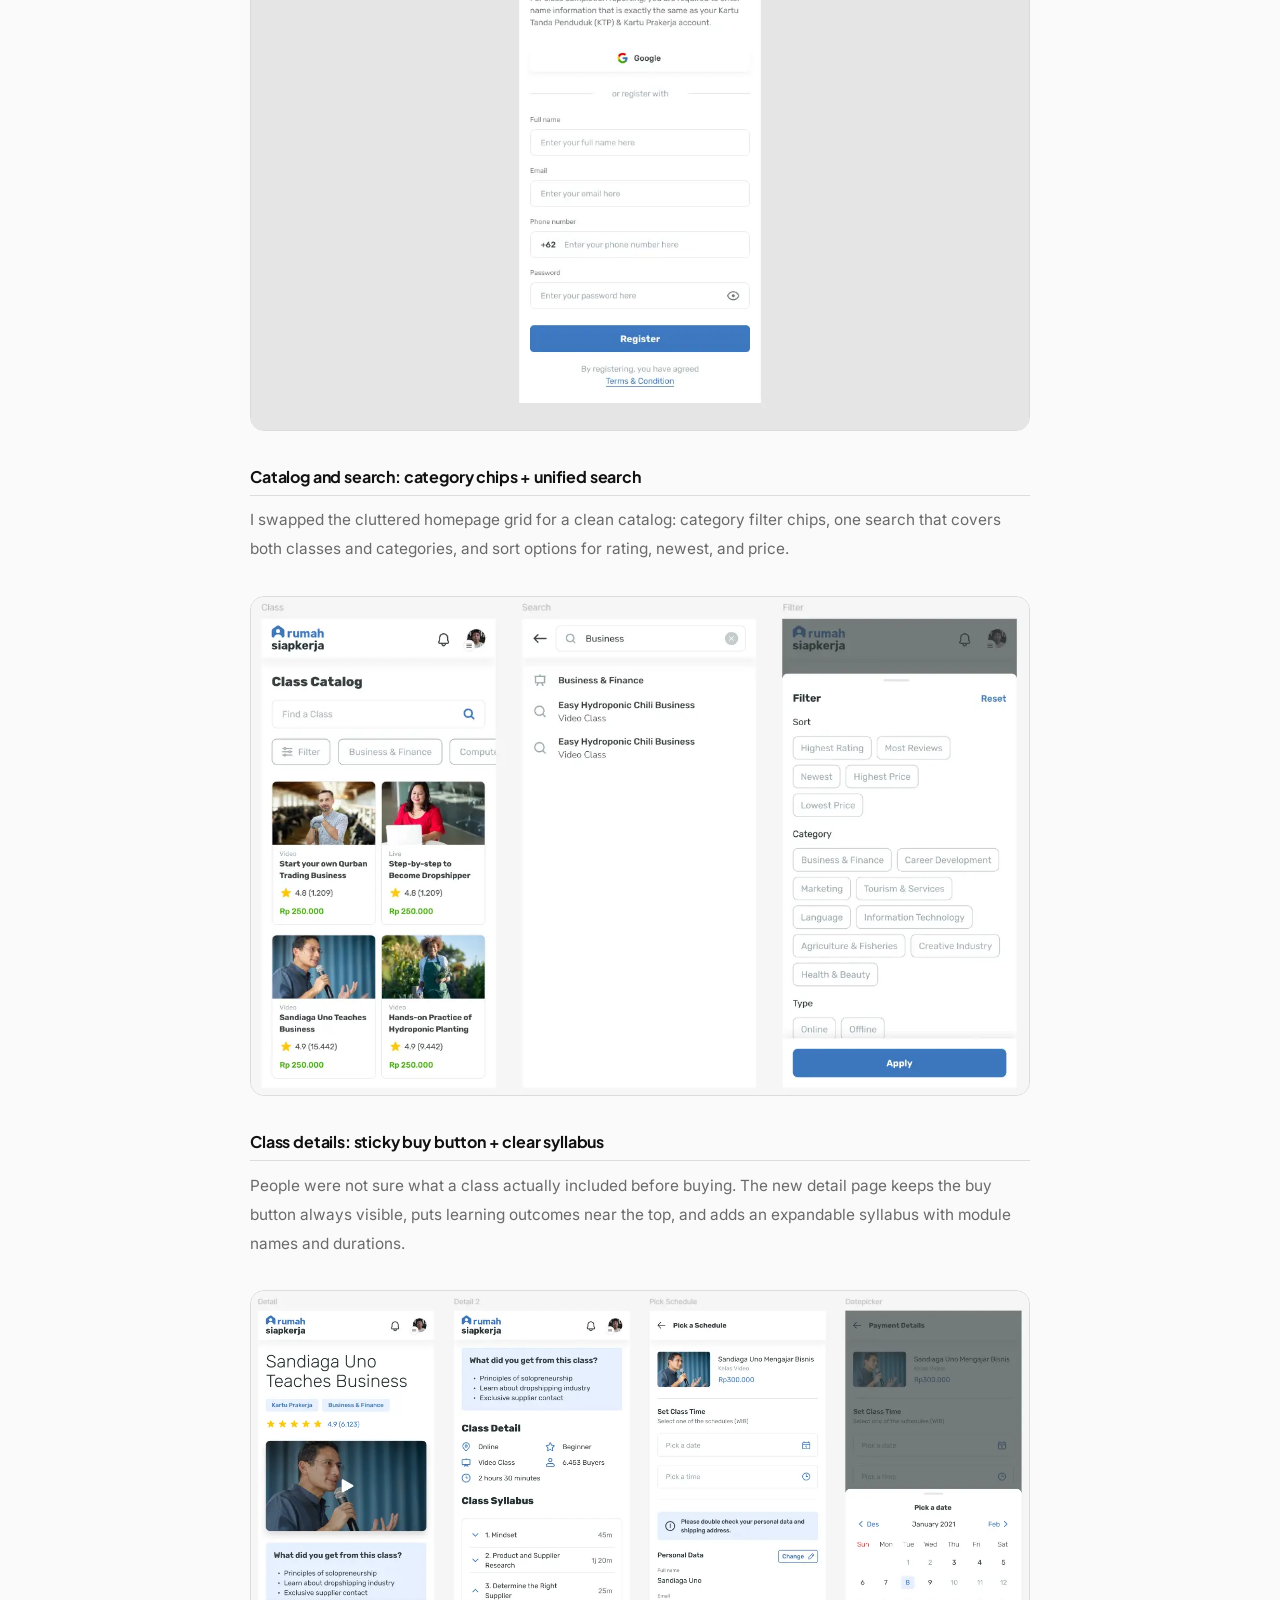
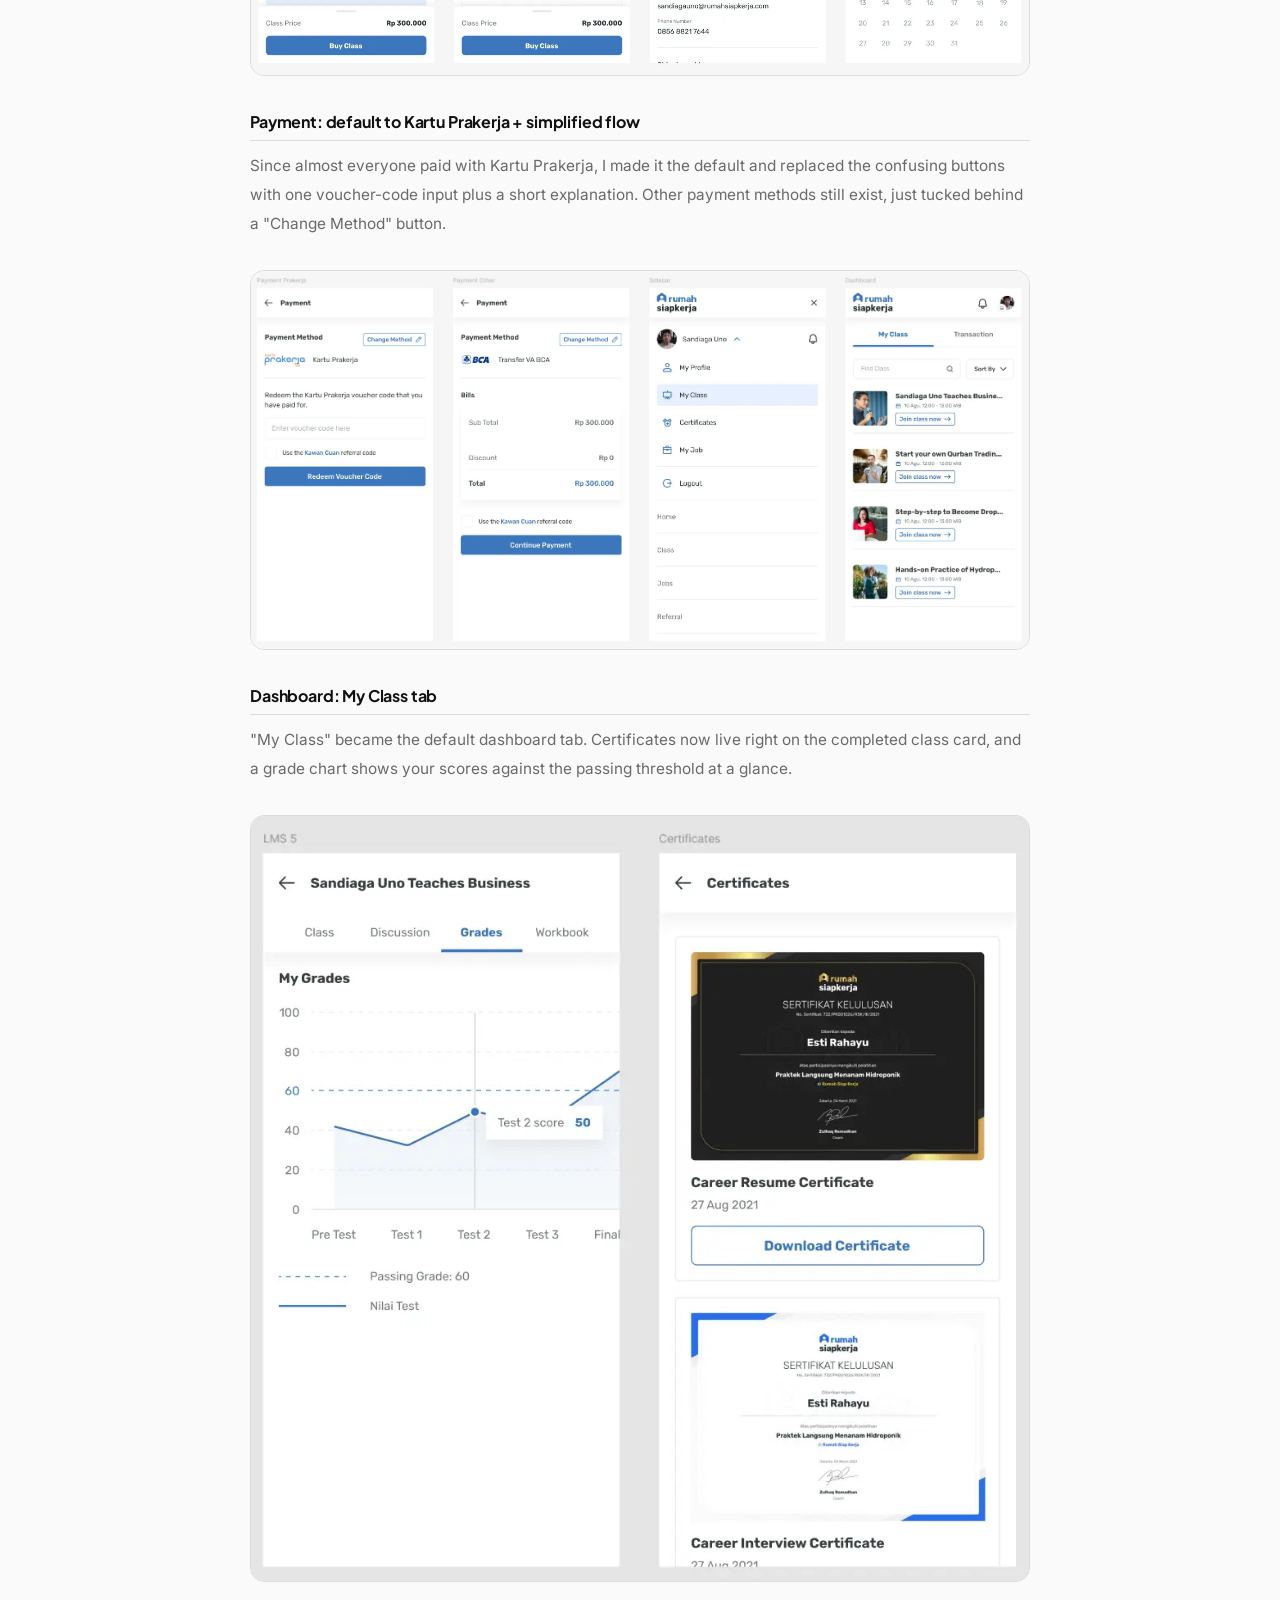
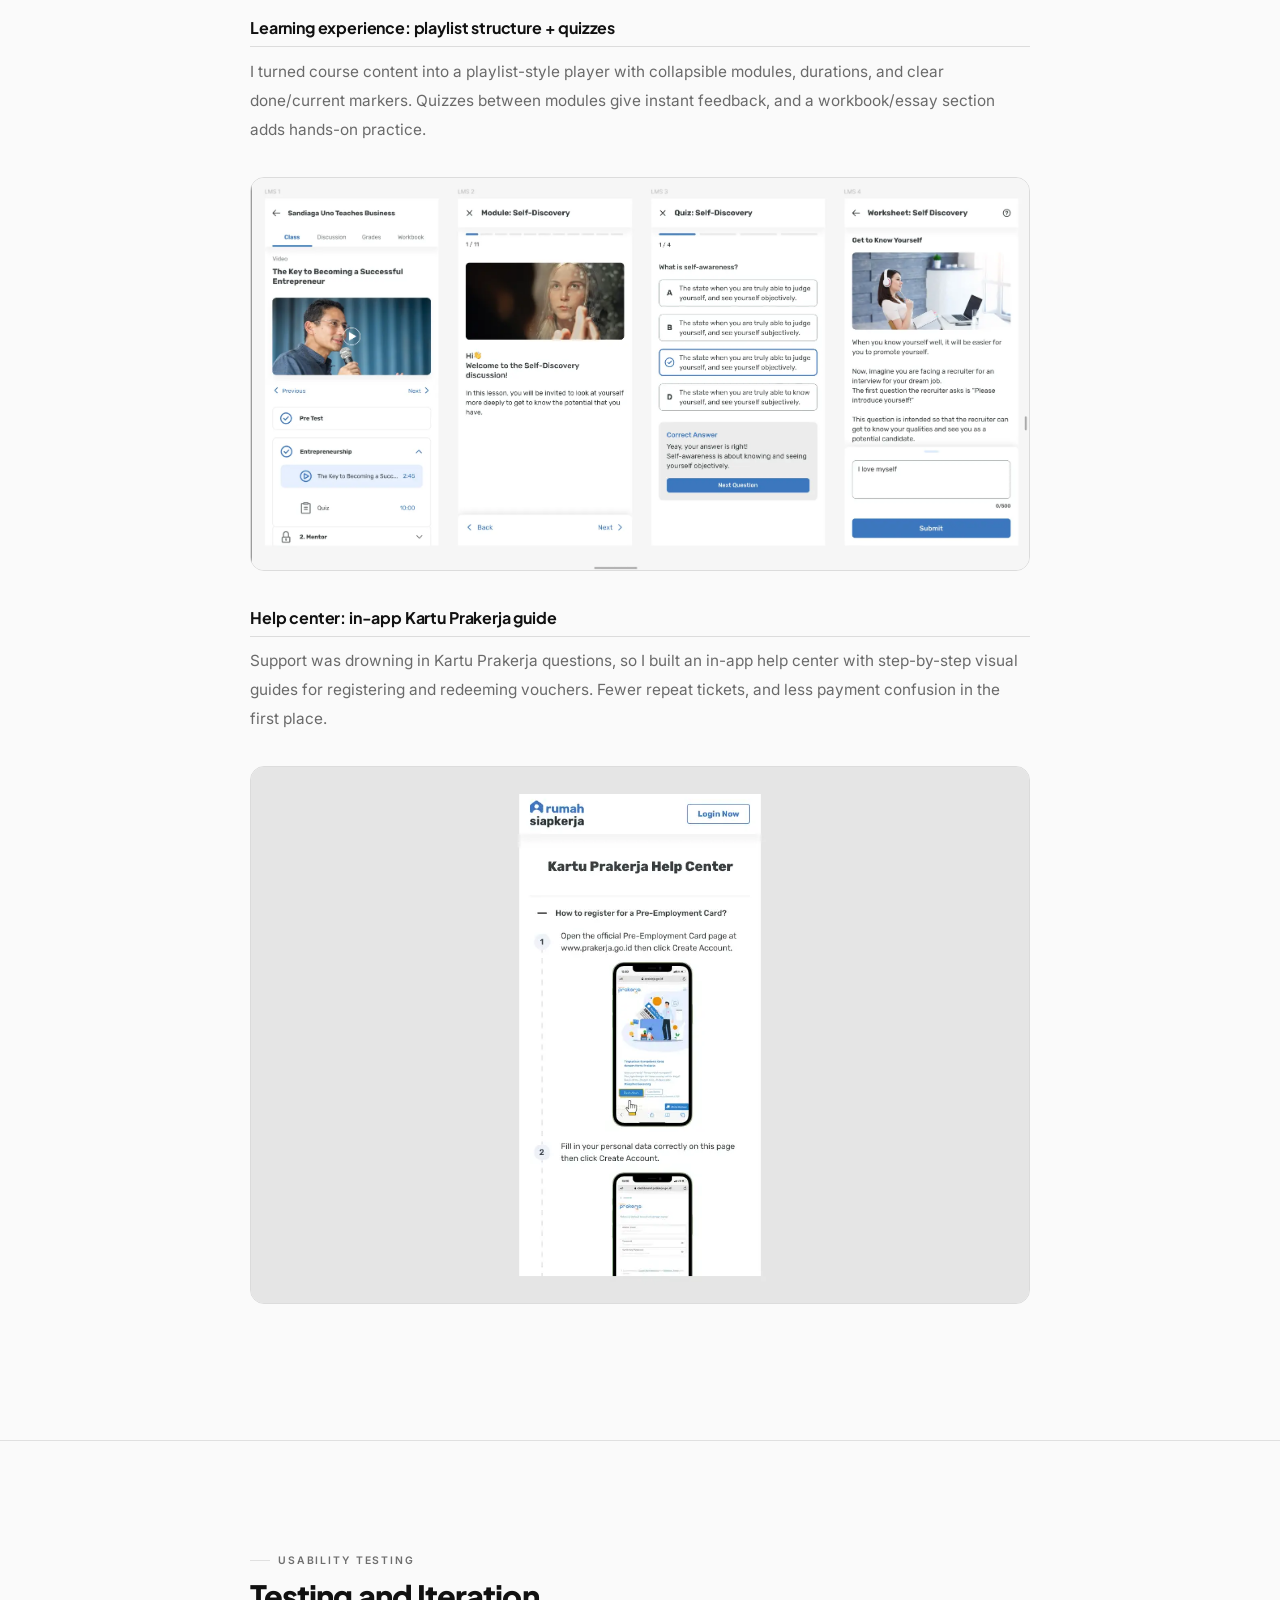
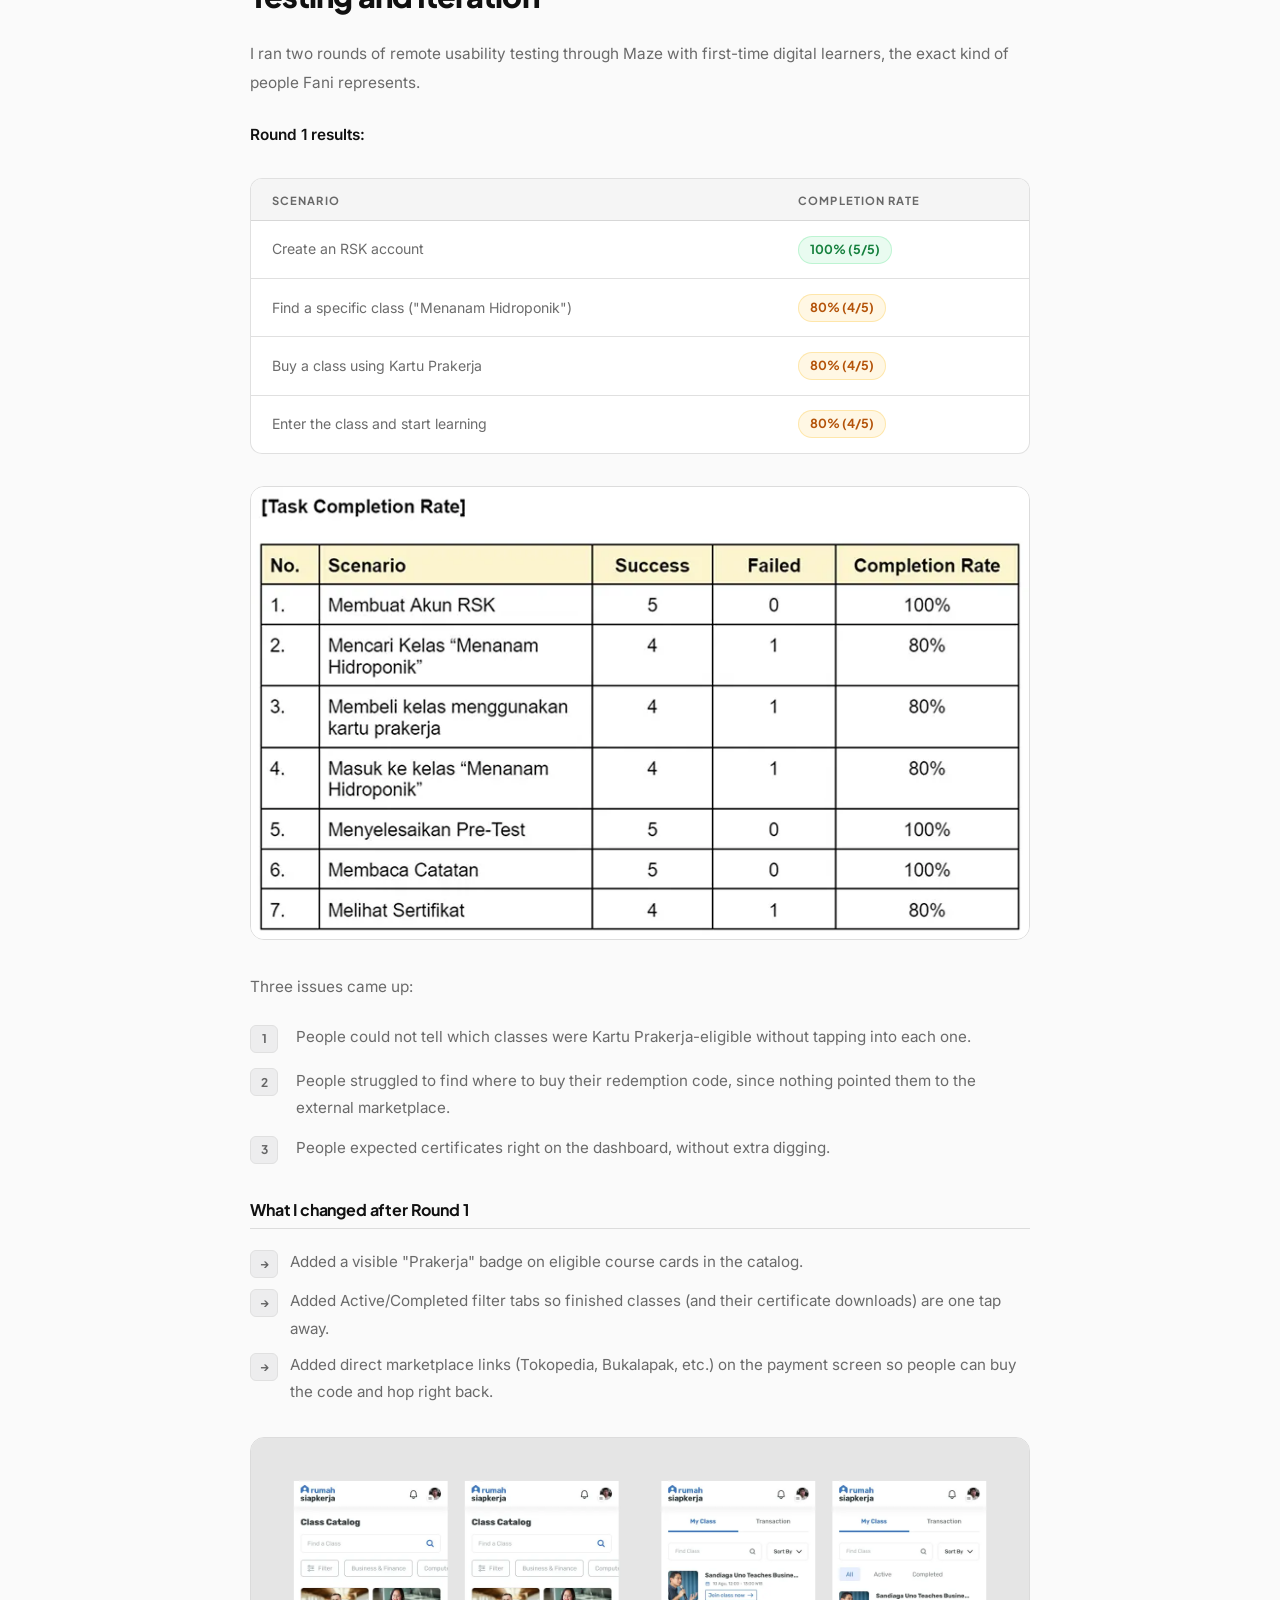
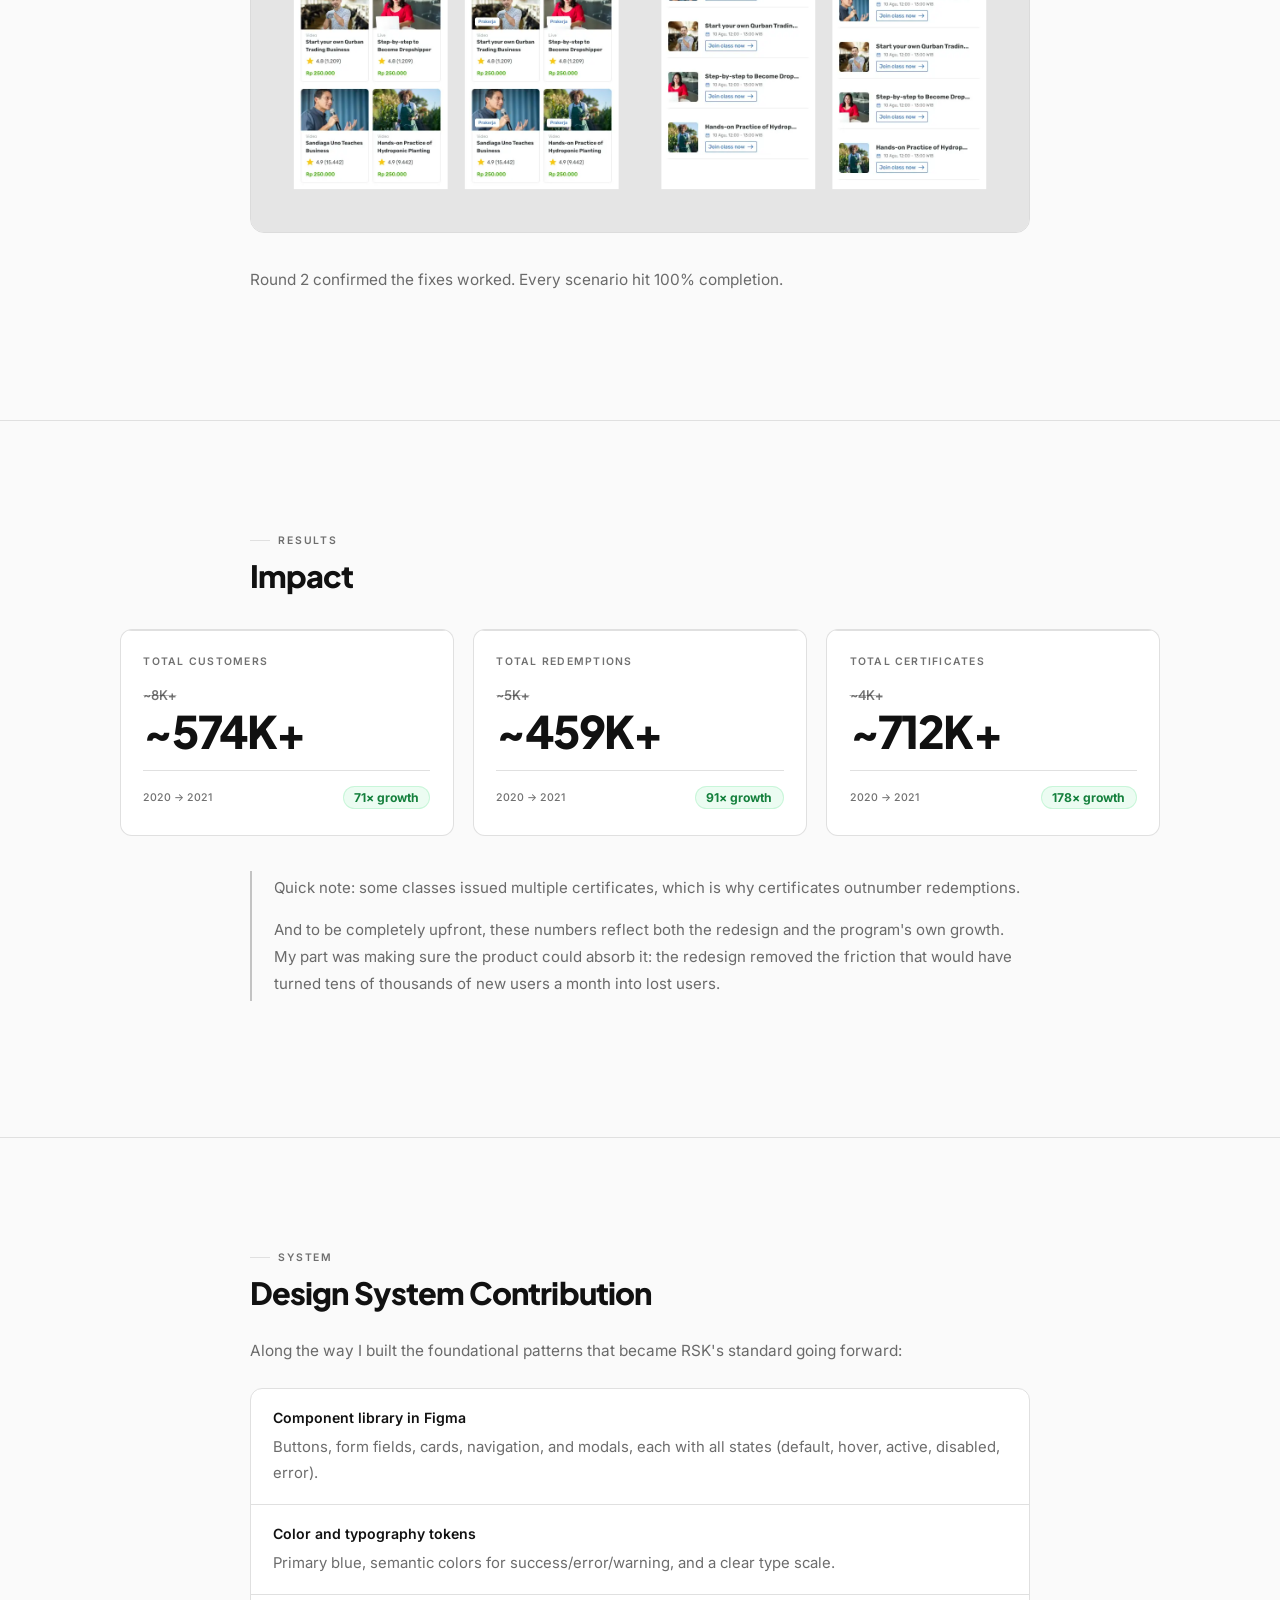
==== commit c532b74b: "updates" ====
--- a/rsk-case-study.html
+++ b/rsk-case-study.html
@@ -205,26 +205,26 @@
             </div>
           </div>
 
-          <figure
-            class="cs-figure"
-            role="img"
-            aria-label="User persona : Fani, showing her goals, frustrations, and background"
-          >
-            <img
-              src="assets/images/projects/rsk-persona.webp"
-              alt="User persona : Fani, showing her goals, frustrations, and background"
-              loading="lazy"
-            />
-          </figure>
-
           <h3 class="cs-h3">Building the persona</h3>
           <p class="cs-p">
-            From these findings I created Fani, a 25-year-old fresh graduate
+            From these findings I created Fani, a 22-year-old fresh graduate
             from Bekasi: eager to learn, not too comfortable with digital
             products, and quick to give up when something feels unclear. She
             became the filter for every design decision. If Fani would not get
             it on her first try, it had to be simpler.
           </p>
+
+          <figure
+            class="cs-figure"
+            role="img"
+            aria-label="User persona : Fani, showing her goals, frustrations, and background"
+          >
+            <img
+              src="assets/images/projects/rsk-persona.webp"
+              alt="User persona : Fani, showing her goals, frustrations, and background"
+              loading="lazy"
+            />
+          </figure>
         </div>
       </section>
 
@@ -270,20 +270,20 @@
           </figure>
 
           <p class="cs-p">
-            I also looked at Ruangguru (Indonesia's biggest edtech) and Udacity,
-            and two things jumped out that RSK was missing: screens focused on
-            one decision at a time, and progress indicators (bars, badges,
-            grades) that keep people coming back.
-          </p>
-
-          <figure
-            class="cs-figure"
-            role="img"
-            aria-label="Competitive analysis : RSK vs Ruangguru vs Udacity"
+            I also looked at Skill Academy by Ruangguru (Indonesia's biggest
+            edtech) and Udacity, and two things jumped out that RSK was missing:
+            screens focused on one decision at a time, and progress indicators
+            (bars, badges, grades) that keep people coming back.
+          </p>
+
+          <figure
+            class="cs-figure"
+            role="img"
+            aria-label="Competitive analysis : RSK vs Skill Academy vs Udacity"
           >
             <img
               src="assets/images/projects/rsk-competitive.webp"
-              alt="Competitive analysis : RSK vs Ruangguru vs Udacity"
+              alt="Competitive analysis : RSK vs Skill Academy vs Udacity"
               loading="lazy"
             />
           </figure>
